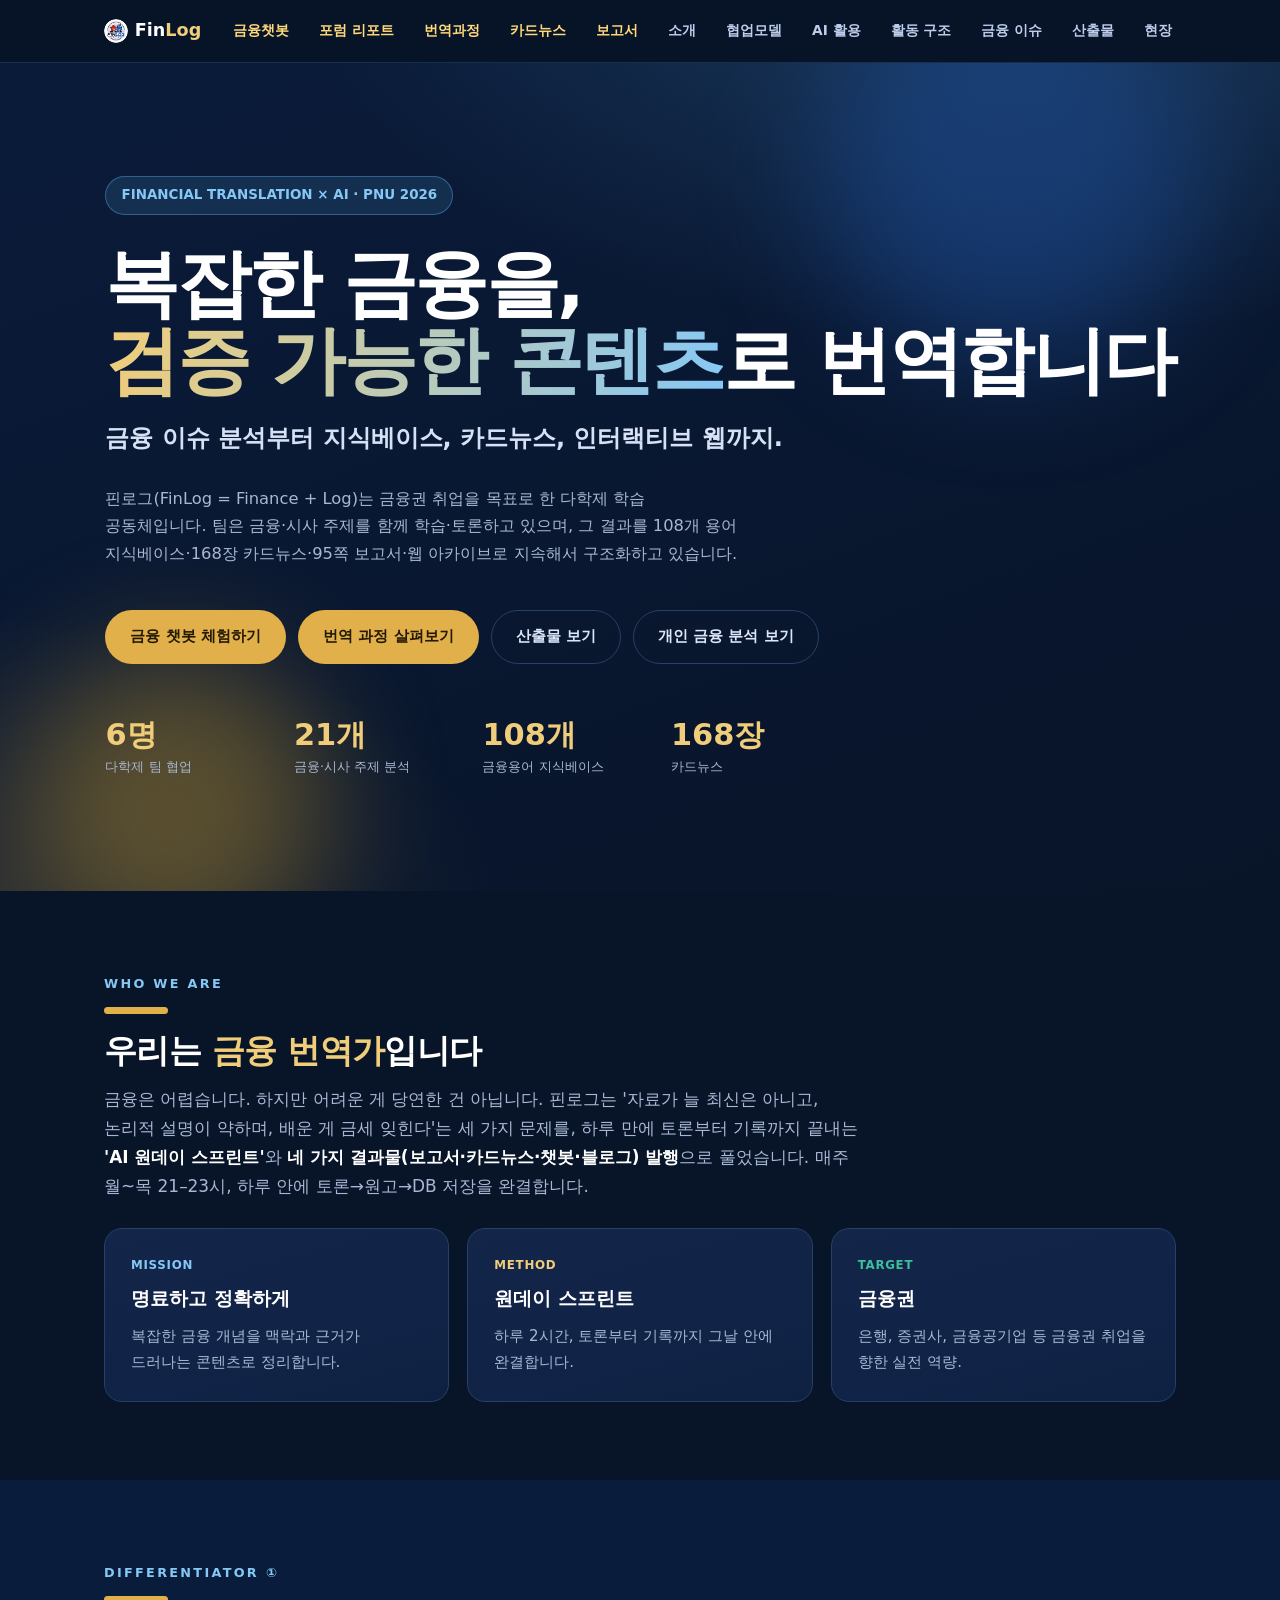
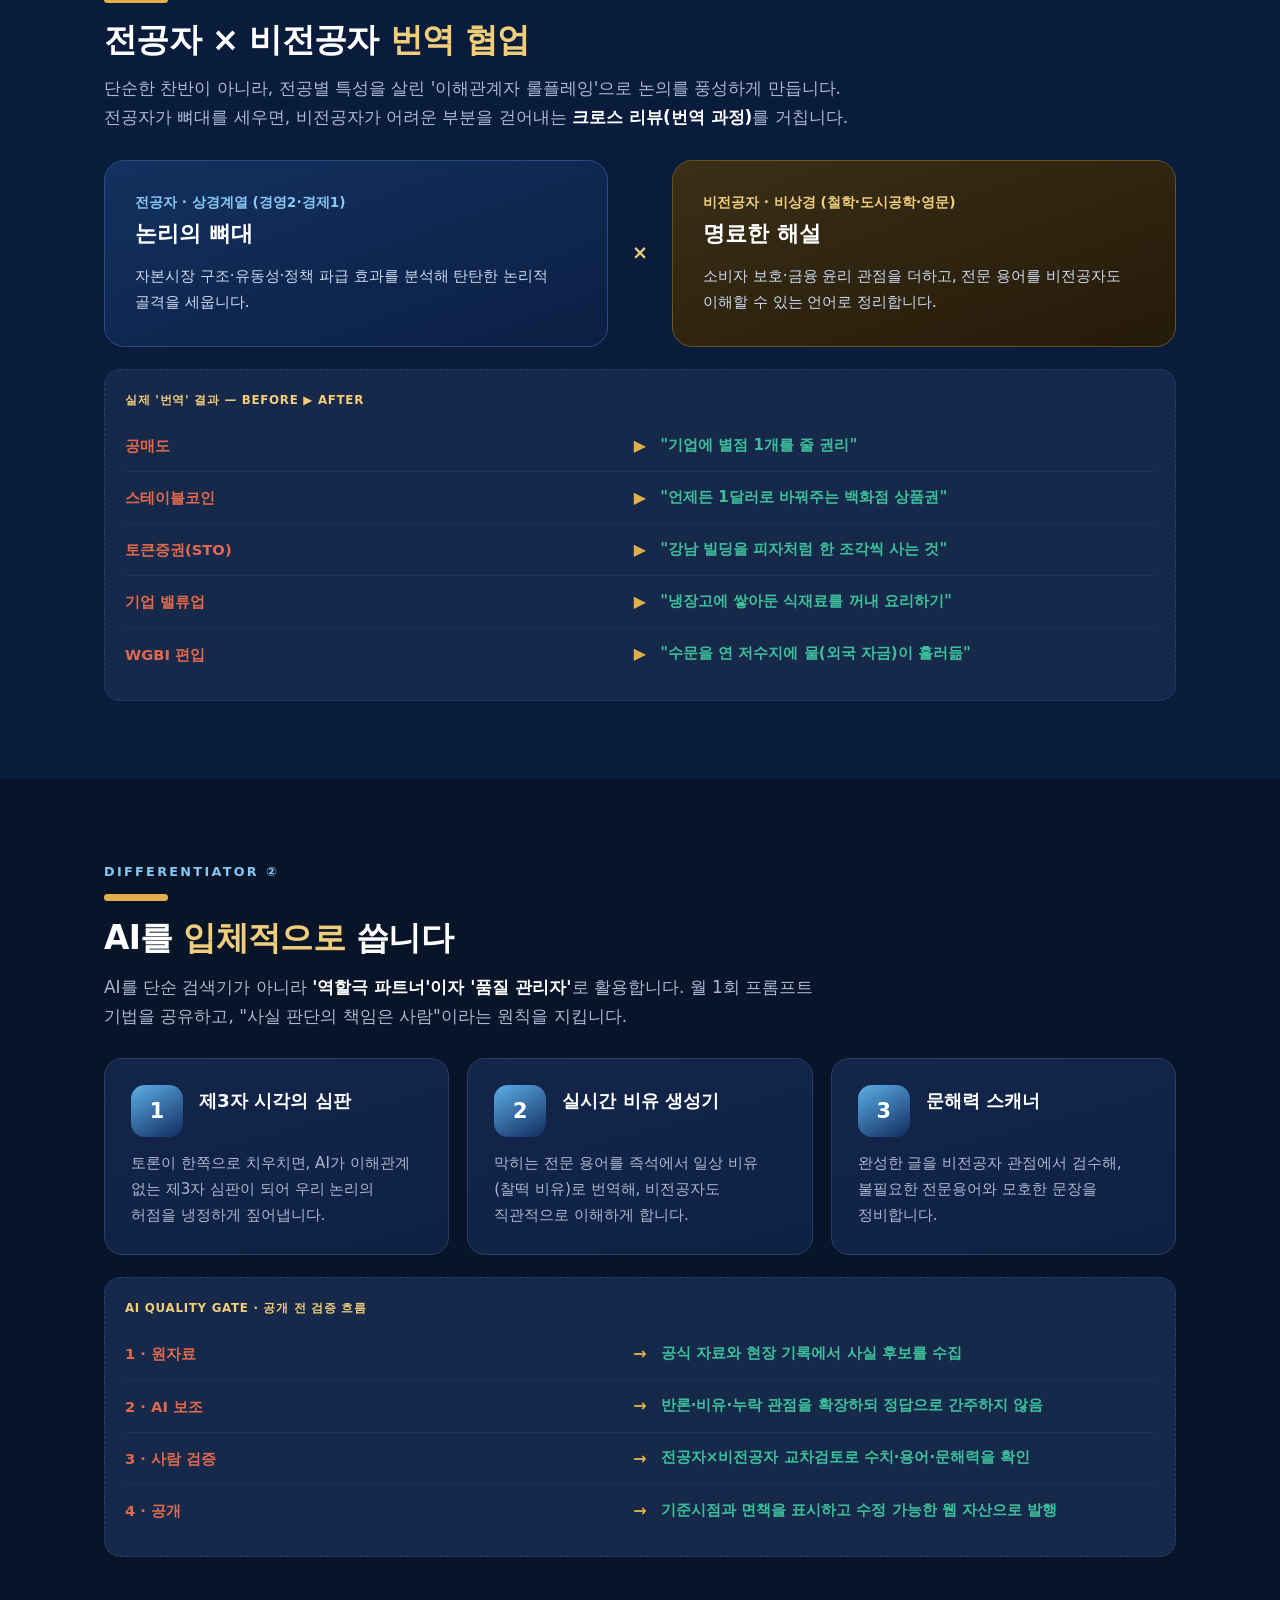
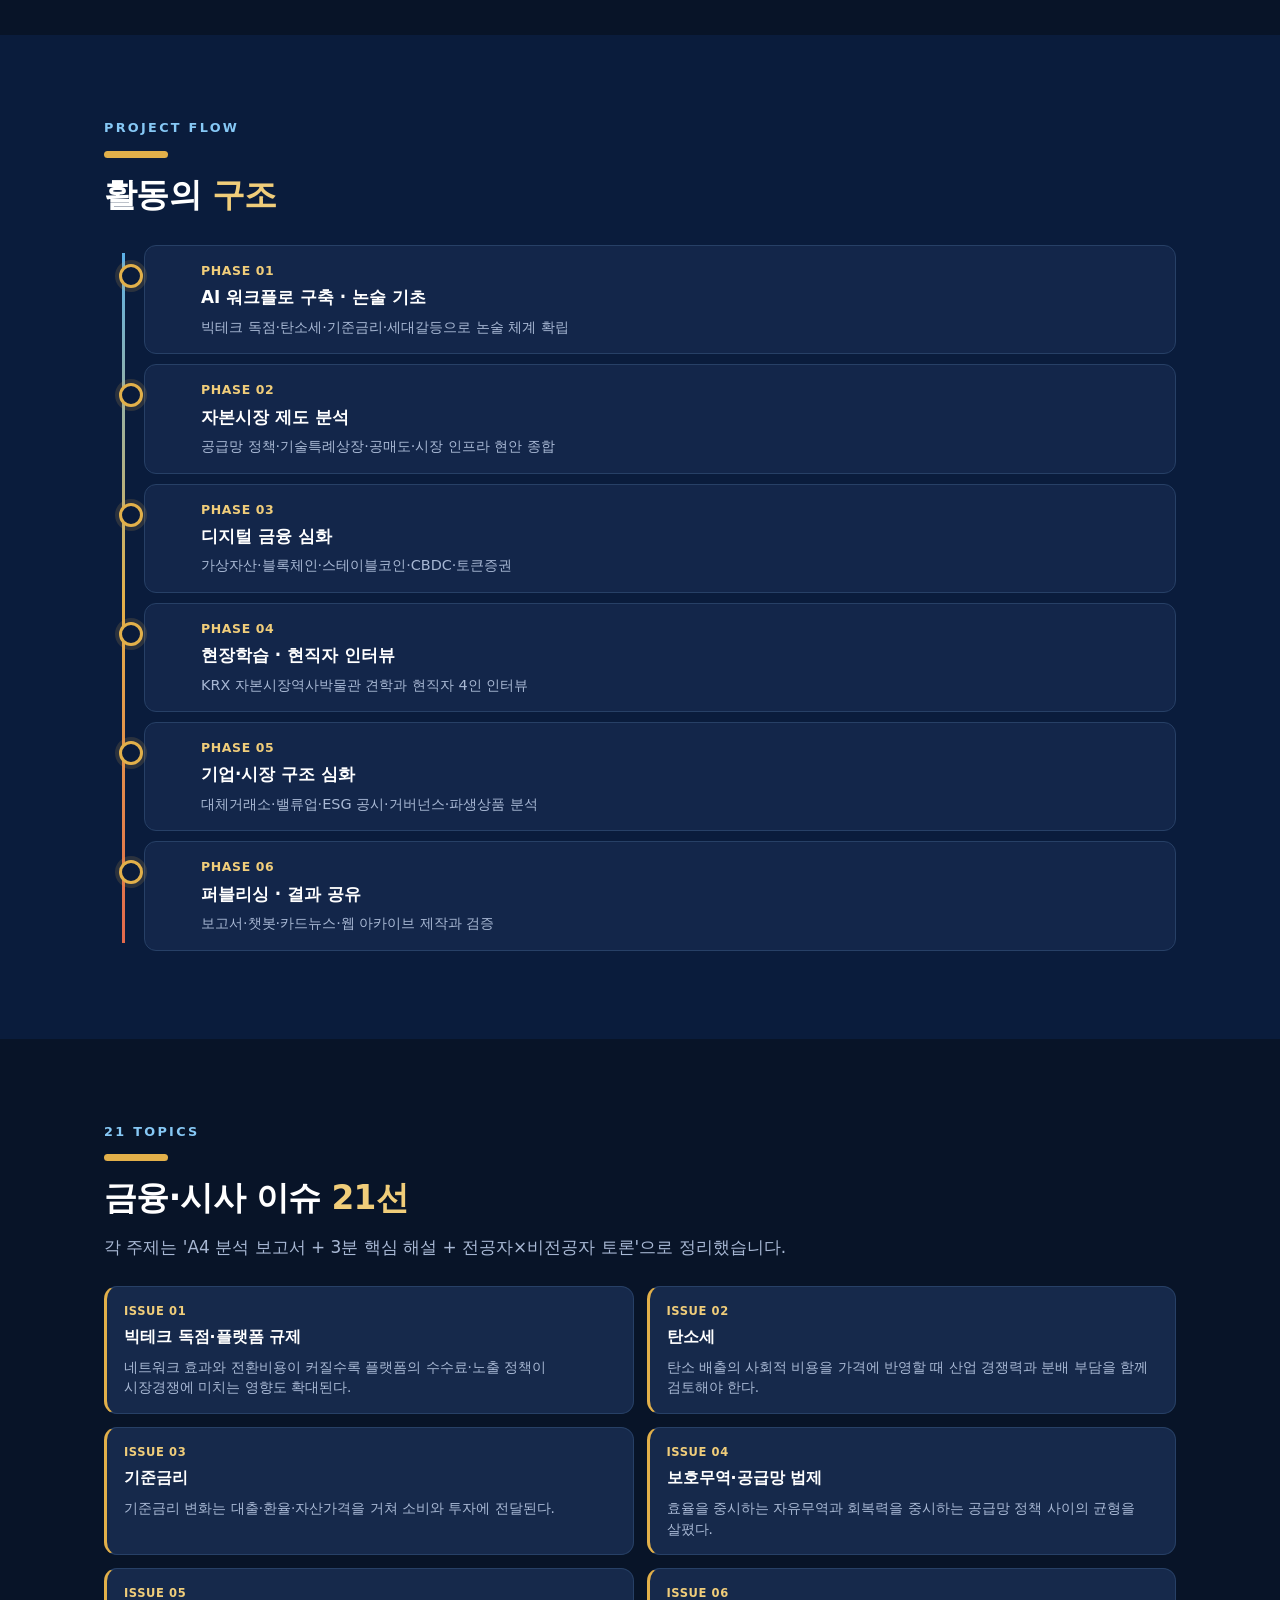
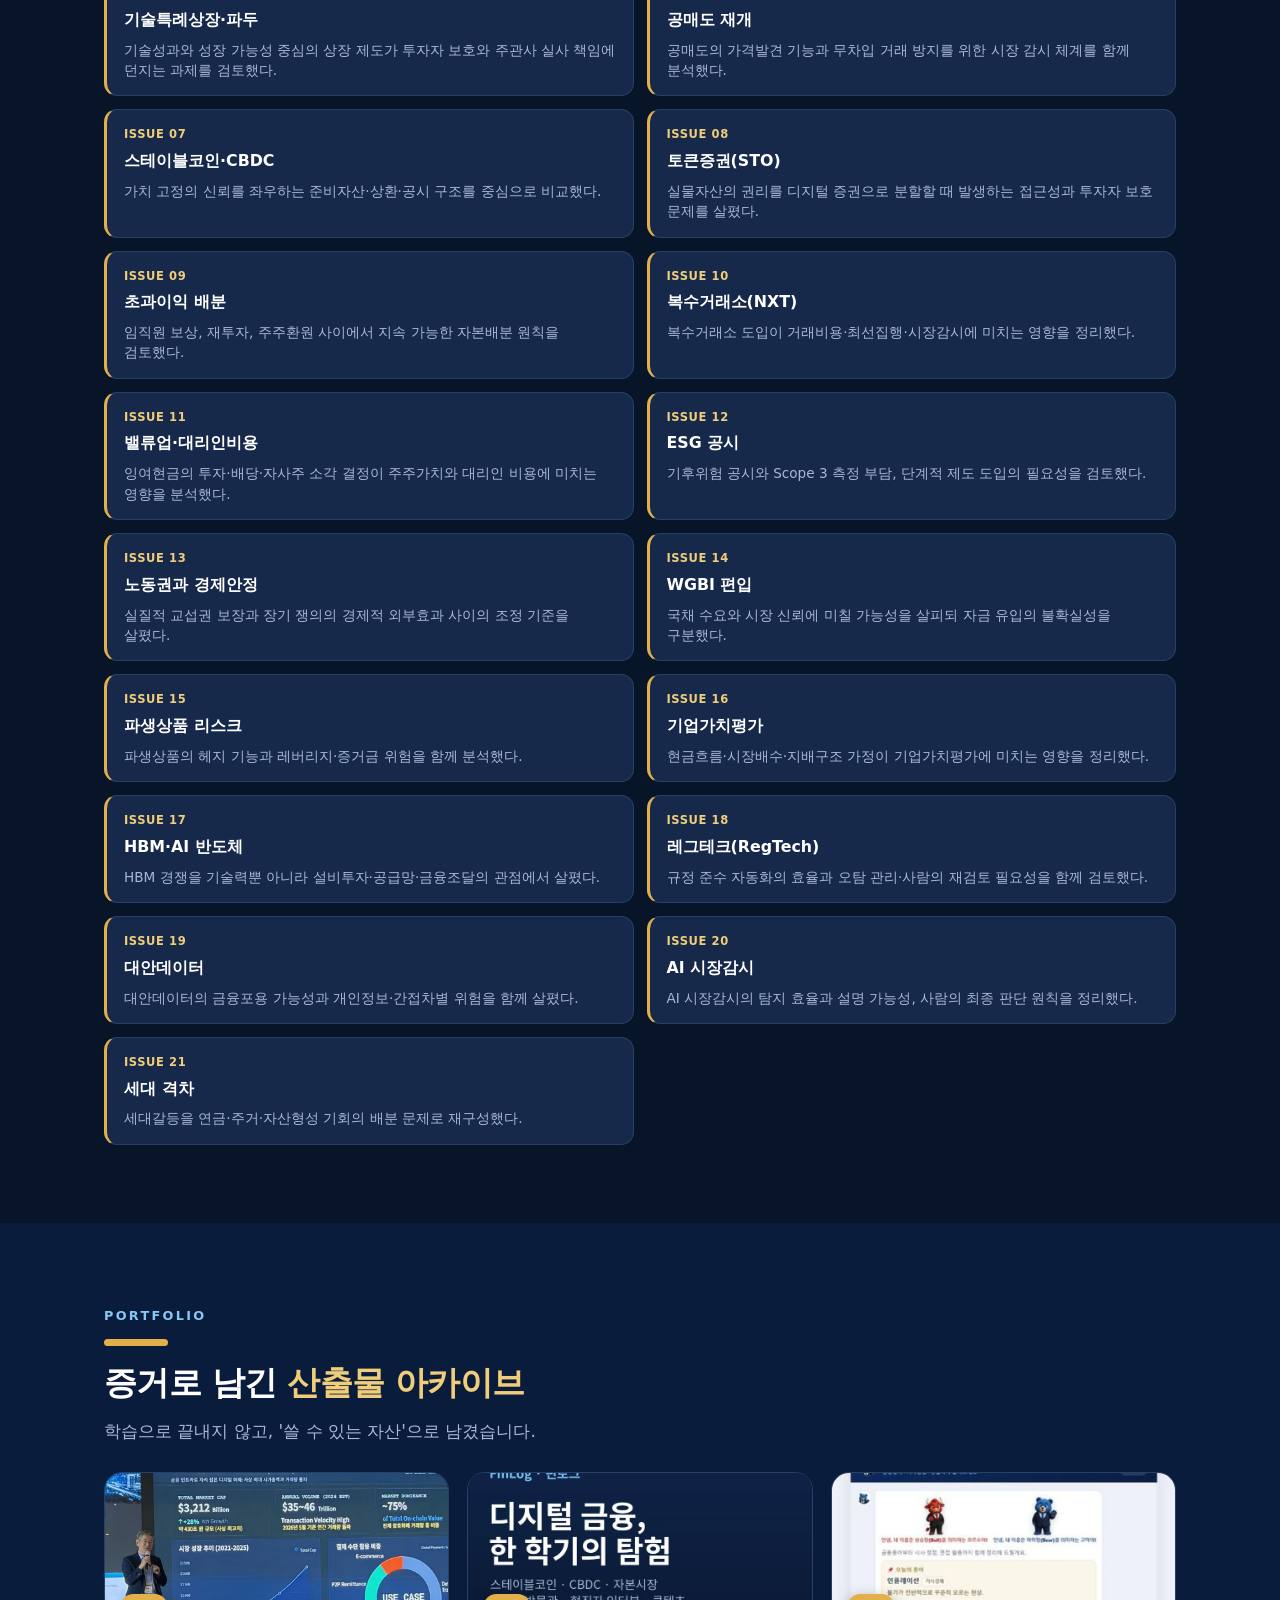
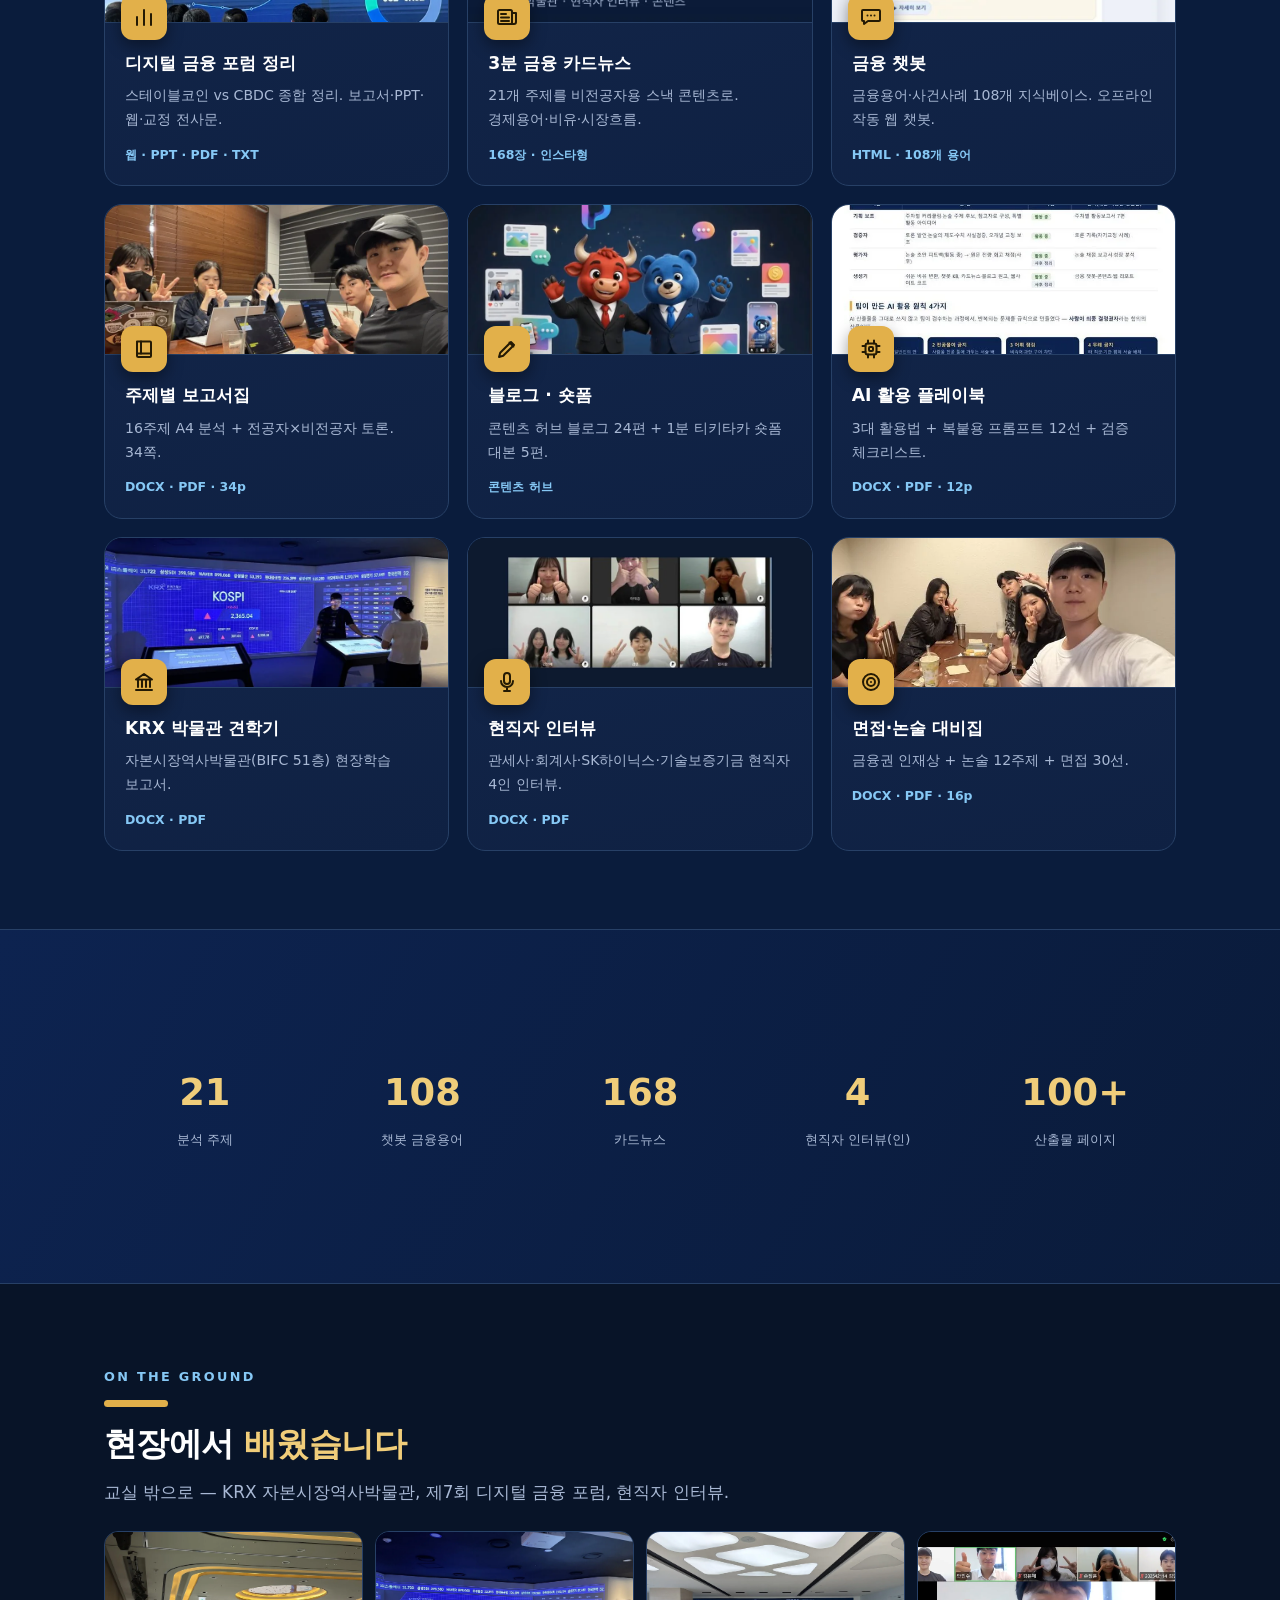
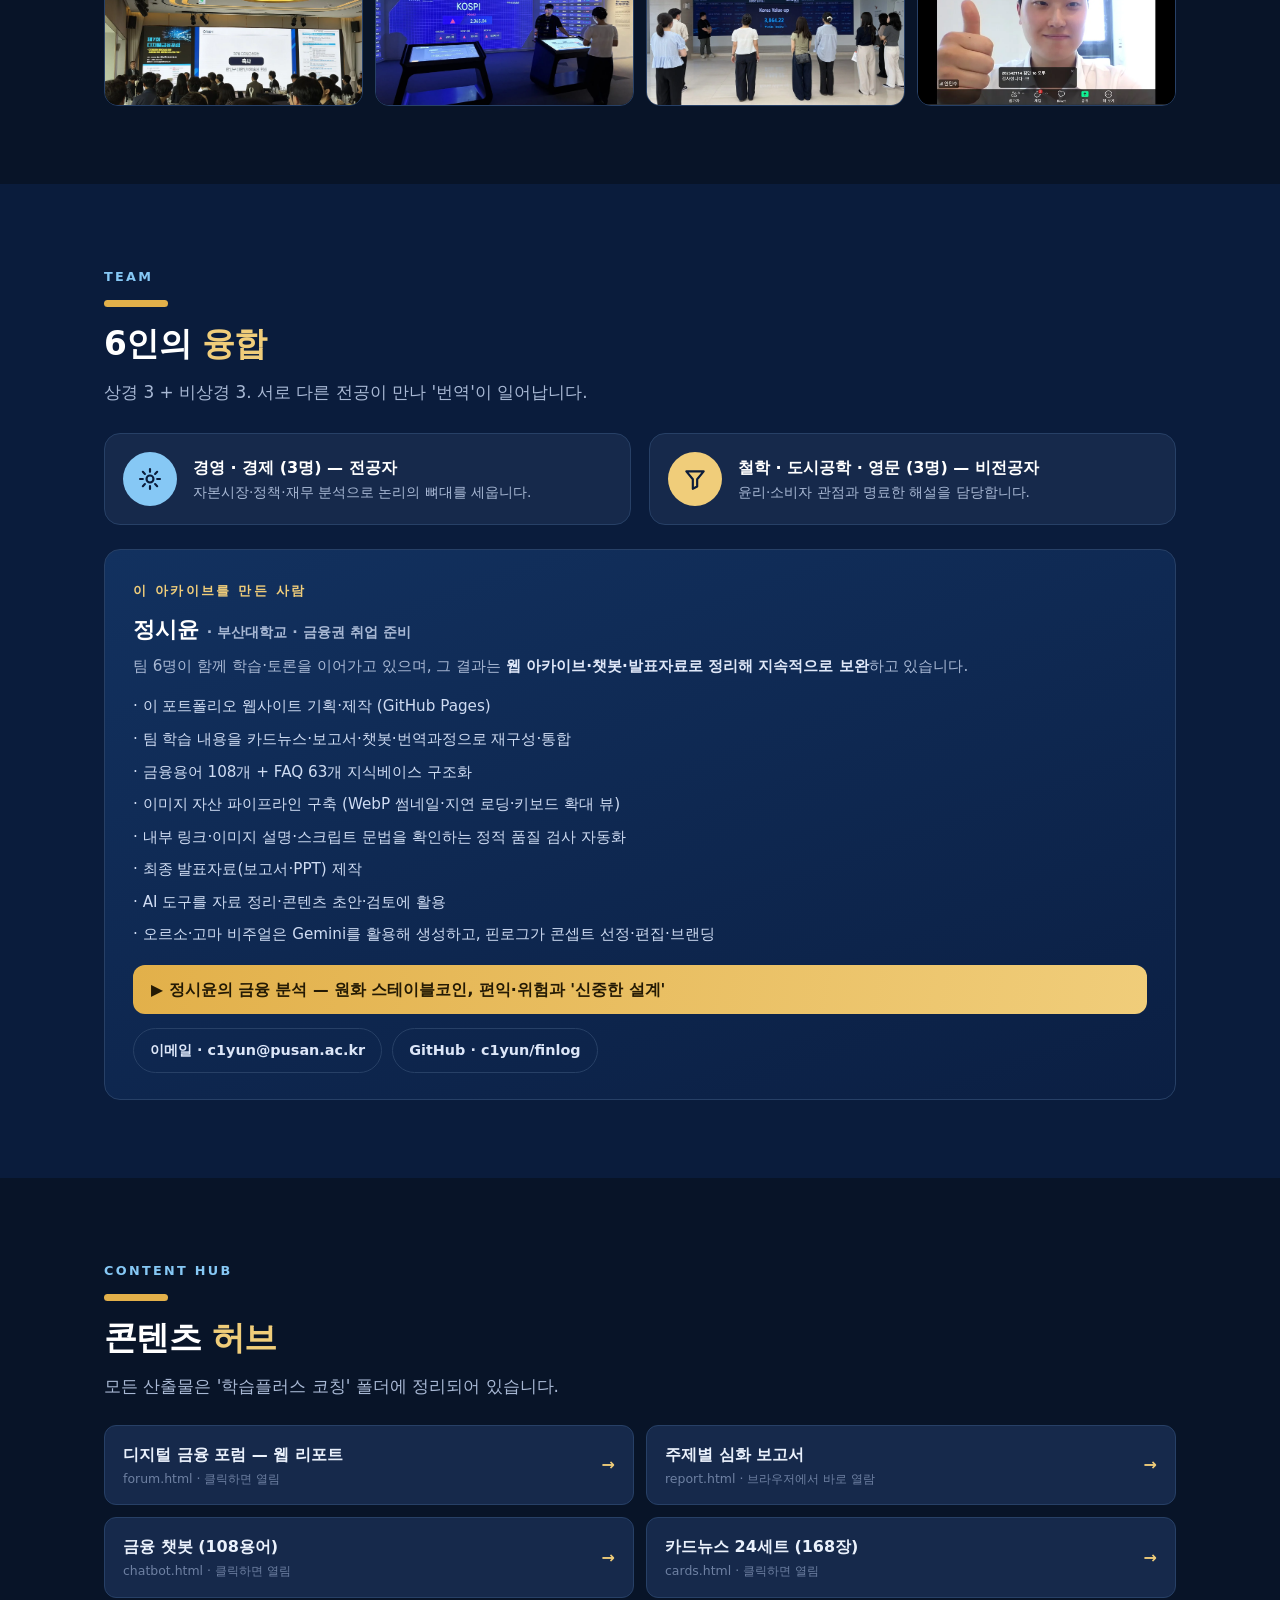
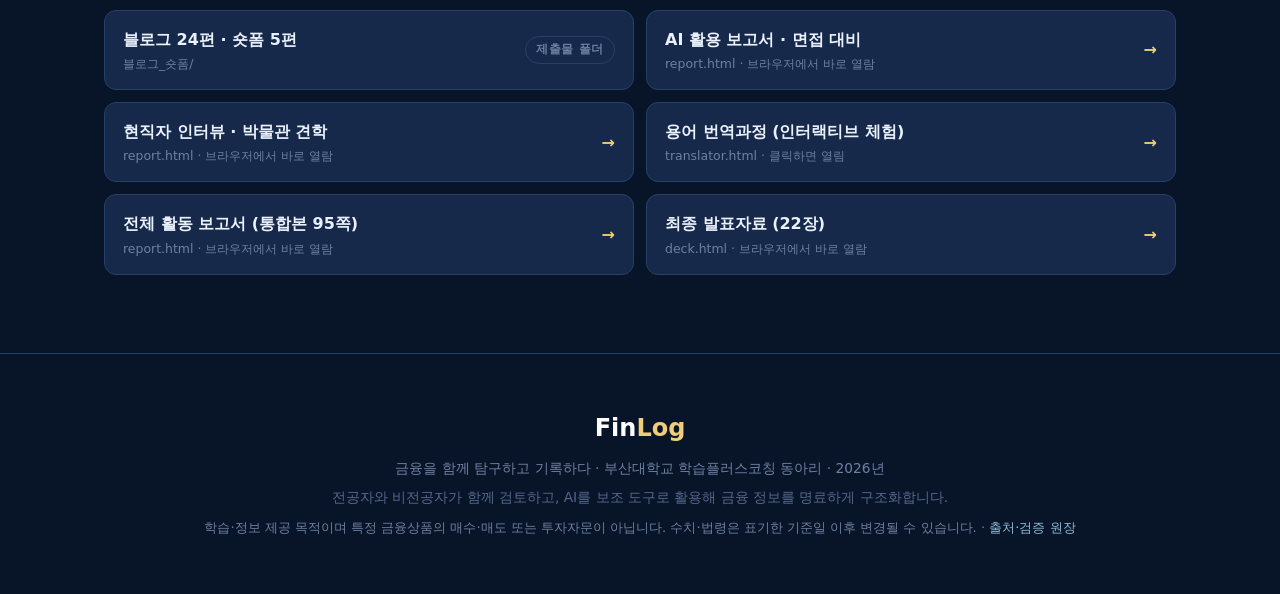
==== index.html @ cec7fd78 "Refine FinLog editorial voice" ====
<!DOCTYPE html>
<html lang="ko">
<head>
<meta charset="UTF-8"><meta http-equiv="Content-Security-Policy" content="default-src 'self'; script-src 'self' 'unsafe-inline'; style-src 'self' 'unsafe-inline'; img-src 'self' data:; font-src 'self' data:; connect-src 'none'; object-src 'none'; base-uri 'self'; form-action 'none'"><meta name="referrer" content="strict-origin-when-cross-origin"><meta name="description" content="부산대 학습플러스코칭 동아리 핀로그(FinLog)의 활동 포트폴리오 — 21개 금융·시사 주제 분석, 108용어 금융챗봇, 디지털금융포럼 웹 리포트, 금융 번역기."><meta property="og:title" content="FinLog 핀로그 — 금융을 번역하는 사람들"><meta property="og:description" content="부산대 학습플러스코칭 동아리 핀로그의 활동 포트폴리오 — 21개 주제·금융챗봇·웹 리포트">
<link rel="icon" href="assets/images/brand/finlog-mark.png">
<meta name="viewport" content="width=device-width, initial-scale=1.0">
<title>FinLog · 핀로그 포트폴리오</title>
<link rel="stylesheet" href="assets/site-upgrade.css">
<script defer src="assets/site-upgrade.js"></script>
<style>
:root{
  --navy:#0a1b3a;--navy2:#0d2350;--navy3:#122b5e;--card:#13264a;--card2:#16294b;
  --bd:#274066;--cyan:#5bb0e8;--cyan2:#86c8f5;--gold:#e2b04a;--gold2:#f0cd7a;
  --coral:#e2694c;--teal:#3dbe9a;--purple:#9b86d8;--white:#fff;--gray:#a8b8d4;--grayd:#6e80a2;--bg:#081428;
}
*{margin:0;padding:0;box-sizing:border-box}
html{scroll-behavior:smooth}
body{font-family:'Pretendard','Apple SD Gothic Neo','Malgun Gothic','Segoe UI',system-ui,sans-serif;background:var(--bg);color:#e8eefc;line-height:1.7;-webkit-font-smoothing:antialiased;overflow-x:hidden}
a{color:inherit;text-decoration:none}
.wrap{max-width:1120px;margin:0 auto;padding:0 24px}
section{padding:78px 0;position:relative}
h2{font-size:2.05rem;font-weight:800;letter-spacing:-.02em;color:#fff;line-height:1.2}
h2 .a{color:var(--gold2)}
.eyebrow{display:inline-block;font-size:.8rem;font-weight:800;letter-spacing:.18em;color:var(--cyan2);text-transform:uppercase;margin-bottom:12px}
.lead{color:var(--gray);font-size:1.06rem;max-width:760px;margin-top:14px}
.bar{width:64px;height:7px;border-radius:4px;background:var(--gold);margin-bottom:18px}

/* NAV */
nav{position:sticky;top:0;z-index:80;background:rgba(8,20,40,.86);backdrop-filter:blur(12px);border-bottom:1px solid rgba(39,64,102,.6)}
nav .wrap{display:flex;align-items:center;height:62px;gap:6px;overflow-x:auto;scrollbar-width:none}
nav .wrap::-webkit-scrollbar{display:none}
nav .logo{font-weight:900;font-size:1.1rem;color:#fff;margin-right:14px;white-space:nowrap}
nav .logo b{color:var(--gold2)}
nav a.l{color:#bcccea;font-size:.86rem;font-weight:600;padding:8px 12px;border-radius:9px;white-space:nowrap;transition:.18s}
nav a.l:hover{background:rgba(91,176,232,.16);color:#fff}

/* HERO */
.hero{padding:0;min-height:92vh;display:flex;align-items:center;position:relative;overflow:hidden;
  background:radial-gradient(1200px 600px at 80% -10%,rgba(91,176,232,.22),transparent 60%),radial-gradient(900px 500px at 0% 100%,rgba(226,176,74,.14),transparent 55%),linear-gradient(160deg,#0a1b3a,#081428)}
.hero .glow{position:absolute;border-radius:50%;filter:blur(60px);opacity:.5}
.hero .g1{width:380px;height:380px;background:#1d4e9b;top:-80px;right:6%}
.hero .g2{width:300px;height:300px;background:#9a7b2e;bottom:-60px;left:2%}
.hero .wrap{position:relative;z-index:2;padding:80px 24px}
.htag{display:inline-flex;align-items:center;gap:8px;background:rgba(91,176,232,.14);border:1px solid rgba(91,176,232,.4);color:var(--cyan2);font-weight:700;font-size:.84rem;padding:7px 15px;border-radius:30px}
.hero h1{font-size:clamp(1.9rem,8vw,4.6rem);white-space:nowrap;font-weight:900;letter-spacing:-.035em;line-height:1.05;margin:30px 0 18px;color:#fff}
.hero h1 .a{background:linear-gradient(100deg,var(--gold2),var(--cyan2));-webkit-background-clip:text;background-clip:text;color:transparent}
.hero .sub{font-size:clamp(1.05rem,2.5vw,1.5rem);color:#d6e1f5;font-weight:600;max-width:720px;margin-top:18px}
.hero .desc{color:var(--gray);max-width:640px;margin-top:26px;font-size:1.02rem}
.cta{display:flex;gap:12px;flex-wrap:wrap;margin-top:42px}
.btn{padding:13px 24px;border-radius:30px;font-weight:700;font-size:.95rem;transition:.2s;cursor:pointer;border:1px solid transparent}
.btn.p{background:var(--gold);color:#241a04}.btn.p:hover{background:var(--gold2)}
.btn.s{background:transparent;border-color:var(--bd);color:#dce6f8}.btn.s:hover{border-color:var(--cyan);color:#fff}
.hstats{display:grid;grid-template-columns:repeat(4,1fr);gap:14px;margin-top:56px;max-width:740px}
.hstat .n{font-size:1.9rem;font-weight:900;color:var(--gold2);line-height:1}
.hstat .l{font-size:.8rem;color:var(--gray);margin-top:6px}

/* generic cards */
.grid2{display:grid;grid-template-columns:1fr 1fr;gap:20px}
.grid3{display:grid;grid-template-columns:repeat(3,1fr);gap:18px}
.grid4{display:grid;grid-template-columns:repeat(4,1fr);gap:16px}
.card{background:linear-gradient(165deg,var(--card),#0f2143);border:1px solid var(--bd);border-radius:18px;padding:26px;transition:.25s}
.card:hover{transform:translateY(-4px);border-color:rgba(91,176,232,.5);box-shadow:0 18px 44px rgba(0,0,0,.35)}
.tag{font-size:.74rem;font-weight:800;letter-spacing:.06em;text-transform:uppercase}

/* engine vs filter */
.ef{display:grid;grid-template-columns:1fr auto 1fr;gap:0;align-items:stretch;margin-top:28px}
.efc{border-radius:20px;padding:30px}
.eng{background:linear-gradient(160deg,#13315f,#0b1f43);border:1px solid #2a4d86}
.fil{background:linear-gradient(160deg,#3a2f17,#241a08);border:1px solid #6a5320}
.efc h3{font-size:1.4rem;color:#fff;margin-bottom:4px}
.efc .who{font-size:.86rem;font-weight:700}
.eng .who{color:var(--cyan2)}.fil .who{color:var(--gold2)}
.efc p{color:#cdd9ef;font-size:.94rem;margin-top:12px}
.vs{display:flex;align-items:center;justify-content:center;width:64px;font-weight:900;color:var(--gold2);font-size:1.2rem}
.flow{margin-top:22px;background:var(--card2);border:1px dashed var(--bd);border-radius:16px;padding:20px}
.ba{display:grid;grid-template-columns:1fr auto 1fr;gap:14px;align-items:center;padding:12px 0;border-bottom:1px solid rgba(39,64,102,.5)}
.ba:last-child{border-bottom:0}
.ba .term{color:var(--coral);font-weight:700;font-size:.92rem}
.ba .arrow{color:var(--gold);font-weight:900}
.ba .easy{color:var(--teal);font-weight:600;font-size:.94rem}

/* AI tools */
.ai{display:flex;gap:16px;align-items:flex-start}
.ai .num{flex:0 0 52px;height:52px;border-radius:14px;background:linear-gradient(150deg,var(--cyan),var(--navy3));display:flex;align-items:center;justify-content:center;font-weight:900;color:#fff;font-size:1.3rem}
.ai h3{font-size:1.15rem;color:#fff}.ai .k{color:var(--cyan2);font-size:.82rem;font-weight:700}
.ai p{color:var(--gray);font-size:.92rem;margin-top:6px}

/* timeline */
.tl{position:relative;margin-top:30px;padding-left:6px}
.tl::before{content:'';position:absolute;left:18px;top:8px;bottom:8px;width:3px;background:linear-gradient(var(--cyan),var(--gold),var(--coral))}
.tw{position:relative;padding:14px 16px 14px 56px;margin-bottom:10px;margin-left:34px;background:var(--card);border:1px solid var(--bd);border-radius:12px}
.tw .dot{position:absolute;left:-26px;top:18px;width:24px;height:24px;border-radius:50%;background:var(--navy);border:3px solid var(--gold);box-shadow:0 0 0 4px rgba(226,176,74,.15)}
.tw .wk{font-size:.78rem;font-weight:800;color:var(--gold2);letter-spacing:.05em}
.tw h4{color:#fff;font-size:1.05rem;margin:2px 0 3px}
.tw p{color:var(--gray);font-size:.9rem}

/* topics */
.topics{display:flex;flex-wrap:wrap;gap:10px;margin-top:24px}
.topic{background:var(--card2);border:1px solid var(--bd);border-radius:12px;padding:11px 15px;font-size:.9rem;font-weight:600;color:#dce6f8;transition:.2s}
.topic:hover{border-color:var(--cyan);color:#fff;transform:translateY(-2px)}
.topic b{color:var(--gold2);margin-right:6px}

/* deliverables */
.deliv{display:grid;grid-template-columns:repeat(3,1fr);gap:18px;margin-top:26px}
.dcard{background:linear-gradient(165deg,var(--card),#0f2143);border:1px solid var(--bd);border-radius:18px;overflow:hidden;transition:.25s}
.dcard:hover{transform:translateY(-5px);border-color:rgba(91,176,232,.5);box-shadow:0 18px 40px rgba(0,0,0,.4)}
.dcard .ph{height:150px;background:#0a1830 center/cover no-repeat;border-bottom:1px solid var(--bd);position:relative}
.dcard .ic{position:absolute;left:16px;bottom:-18px;width:46px;height:46px;border-radius:12px;background:var(--gold);color:#241a04;display:flex;align-items:center;justify-content:center;font-size:1.3rem;font-weight:900;box-shadow:0 6px 16px rgba(0,0,0,.4)}
.dcard .bd{padding:26px 20px 20px}
.dcard h4{color:#fff;font-size:1.08rem}
.dcard p{color:var(--gray);font-size:.88rem;margin-top:6px}
.dcard .meta{margin-top:12px;font-size:.78rem;color:var(--cyan2);font-weight:700}

/* photos */
.gal{display:grid;grid-template-columns:repeat(4,1fr);gap:12px;margin-top:24px}
.gal img{width:100%;height:175px;object-fit:cover;border-radius:14px;border:1px solid var(--bd);transition:.3s}
.gal img:hover{transform:scale(1.04);border-color:var(--cyan)}

/* stats band */
.band{background:linear-gradient(120deg,#0d2350,#0a1b3a);border-top:1px solid var(--bd);border-bottom:1px solid var(--bd)}
.bstats{display:grid;grid-template-columns:repeat(5,1fr);gap:16px;text-align:center}
.bstat .n{font-size:2.3rem;font-weight:900;color:var(--gold2)}
.bstat .l{color:var(--gray);font-size:.82rem;margin-top:4px}

/* team */
.team{display:grid;grid-template-columns:repeat(2,1fr);gap:18px;margin-top:26px}
.tm{display:flex;gap:16px;align-items:center;background:var(--card2);border:1px solid var(--bd);border-radius:16px;padding:18px}
.tm .av{width:54px;height:54px;border-radius:50%;display:flex;align-items:center;justify-content:center;font-weight:900;font-size:1.2rem;color:#0a1b3a;flex-shrink:0}
.tm h4{color:#fff;font-size:1rem}.tm p{color:var(--gray);font-size:.85rem}

/* hub */
.hub{display:grid;grid-template-columns:repeat(2,1fr);gap:12px;margin-top:24px}
.hl{display:flex;justify-content:space-between;align-items:center;background:var(--card2);border:1px solid var(--bd);border-radius:12px;padding:15px 18px;transition:.2s}
.hl:hover{border-color:var(--cyan);background:#15315c}
.hl .t{font-weight:700;color:#eaf1fc}.hl .f{font-size:.78rem;color:var(--grayd)}
.hl .go{color:var(--gold2);font-weight:800}
a.hl{text-decoration:none;color:inherit}
.hl .tag{color:var(--grayd);font-weight:600;font-size:.72rem;white-space:nowrap;border:1px solid var(--bd);border-radius:999px;padding:3px 10px}

footer{padding:54px 0;text-align:center;border-top:1px solid var(--bd);background:#081428}
footer .lg{font-size:1.5rem;font-weight:900;color:#fff}.footer .lg b{color:var(--gold2)}
footer p{color:var(--grayd);font-size:.86rem;margin-top:8px}

.reveal{opacity:0;transform:translateY(26px);transition:.7s cubic-bezier(.2,.7,.2,1)}
.reveal.in{opacity:1;transform:none}
.thook{display:grid;grid-template-columns:1fr 1fr;gap:13px;margin-top:24px}
.thk{background:var(--card2);border:1px solid var(--bd);border-left:3px solid var(--gold);border-radius:13px;padding:15px 17px;transition:.2s}
.thk:hover{transform:translateY(-3px);border-left-color:var(--cyan);background:#15315c}
.thk .n{font-size:.72rem;font-weight:800;color:var(--gold2);letter-spacing:.05em}
.thk h4{color:#fff;font-size:.99rem;margin:3px 0 6px}
.thk p{color:var(--gray);font-size:.85rem;line-height:1.5}
@media(max-width:860px){.thook{grid-template-columns:1fr}}
@media(max-width:860px){.grid2,.grid3,.grid4,.deliv,.team,.hub,.ef{grid-template-columns:1fr}.ef{display:block}.vs{height:40px}.gal{grid-template-columns:1fr 1fr}.hstats,.bstats{grid-template-columns:1fr 1fr}.ba{grid-template-columns:1fr}.ba .arrow{display:none}}
</style>
<style>body{word-break:keep-all;overflow-wrap:break-word}</style>
<meta property="og:type" content="website">
<meta property="og:url" content="https://c1yun.github.io/finlog/">
<meta property="og:image" content="https://c1yun.github.io/finlog/og.png">
<meta property="og:image:width" content="1200"><meta property="og:image:height" content="630">
<meta name="twitter:card" content="summary_large_image">
<meta name="twitter:image" content="https://c1yun.github.io/finlog/og.png">
</head>
<body>

<nav><div class="wrap">
  <span class="logo"><img src="assets/images/brand/finlog-mark-small.png" alt="FinLog" style="height:1.35em;width:1.35em;border-radius:50%;vertical-align:middle;margin-right:7px" width="46" height="46" decoding="async">Fin<b>Log</b></span>
  <a class="l" href="chatbot.html" style="color:#ffd97a">금융챗봇</a><a class="l" href="forum.html" style="color:#ffd97a">포럼 리포트</a><a class="l" href="translator.html" style="color:#ffd97a">번역과정</a><a class="l" href="cards.html" style="color:#ffd97a">카드뉴스</a><a class="l" href="report.html" style="color:#ffd97a">보고서</a>
  <a class="l" href="#about">소개</a>
  <a class="l" href="#collab">협업모델</a>
  <a class="l" href="#ai">AI 활용</a>
  <a class="l" href="#journey">활동 구조</a>
  <a class="l" href="#topics">금융 이슈</a>
  <a class="l" href="#works">산출물</a>
  <a class="l" href="#field">현장</a>
  <a class="l" href="#team">팀</a>
  <a class="l" href="#hub">콘텐츠 허브</a></div></nav>

<header class="hero">
  <div class="glow g1"></div><div class="glow g2"></div>
  <div class="wrap">
    <span class="htag">FINANCIAL TRANSLATION × AI · PNU 2026</span>
    <h1>복잡한 금융을,<br><span class="a">검증 가능한 콘텐츠</span>로 번역합니다</h1>
    <div class="sub">금융 이슈 분석부터 지식베이스, 카드뉴스, 인터랙티브 웹까지.</div>
    <p class="desc">핀로그(FinLog = Finance + Log)는 금융권 취업을 목표로 한 다학제 학습 공동체입니다. 팀은 금융·시사 주제를 함께 학습·토론하고 있으며, 그 결과를 108개 용어 지식베이스·168장 카드뉴스·95쪽 보고서·웹 아카이브로 지속해서 구조화하고 있습니다.</p>
    <div class="cta">
      <a class="btn p" href="chatbot.html">금융 챗봇 체험하기</a>
      <a class="btn p" href="translator.html">번역 과정 살펴보기</a>
      <a class="btn s" href="#works">산출물 보기</a>
      <a class="btn s" href="insight.html">개인 금융 분석 보기</a>
    </div>
    <div class="hstats">
      <div class="hstat"><div class="n" data-n="6" data-suf="명">6명</div><div class="l">다학제 팀 협업</div></div>
      <div class="hstat"><div class="n" data-n="21" data-suf="개">21개</div><div class="l">금융·시사 주제 분석</div></div>
      <div class="hstat"><div class="n" data-n="108" data-suf="개">108개</div><div class="l">금융용어 지식베이스</div></div>
      <div class="hstat"><div class="n" data-n="168" data-suf="장">168장</div><div class="l">카드뉴스</div></div>
    </div>
  </div>
</header>

<section id="about"><div class="wrap reveal">
  <span class="eyebrow">Who we are</span>
  <div class="bar"></div>
  <h2>우리는 <span class="a">금융 번역가</span>입니다</h2>
  <p class="lead">금융은 어렵습니다. 하지만 어려운 게 당연한 건 아닙니다. 핀로그는 '자료가 늘 최신은 아니고, 논리적 설명이 약하며, 배운 게 금세 잊힌다'는 세 가지 문제를, 하루 만에 토론부터 기록까지 끝내는 <b style="color:#fff">'AI 원데이 스프린트'</b>와 <b style="color:#fff">네 가지 결과물(보고서·카드뉴스·챗봇·블로그) 발행</b>으로 풀었습니다. 매주 월~목 21–23시, 하루 안에 토론→원고→DB 저장을 완결합니다.</p>
  <div class="grid3" style="margin-top:28px">
    <div class="card"><div class="tag" style="color:var(--cyan2)">Mission</div><h3 style="color:#fff;margin:8px 0;font-size:1.2rem">명료하고 정확하게</h3><p style="color:var(--gray);font-size:.94rem">복잡한 금융 개념을 맥락과 근거가 드러나는 콘텐츠로 정리합니다.</p></div>
    <div class="card"><div class="tag" style="color:var(--gold2)">Method</div><h3 style="color:#fff;margin:8px 0;font-size:1.2rem">원데이 스프린트</h3><p style="color:var(--gray);font-size:.94rem">하루 2시간, 토론부터 기록까지 그날 안에 완결합니다.</p></div>
    <div class="card"><div class="tag" style="color:var(--teal)">Target</div><h3 style="color:#fff;margin:8px 0;font-size:1.2rem">금융권</h3><p style="color:var(--gray);font-size:.94rem">은행, 증권사, 금융공기업 등 금융권 취업을 향한 실전 역량.</p></div>
  </div>
</div></section>

<section id="collab" style="background:#0a1c3c"><div class="wrap reveal">
  <span class="eyebrow">Differentiator ①</span>
  <div class="bar"></div>
  <h2>전공자 × 비전공자 <span class="a">번역 협업</span></h2>
  <p class="lead">단순한 찬반이 아니라, 전공별 특성을 살린 '이해관계자 롤플레잉'으로 논의를 풍성하게 만듭니다. 전공자가 뼈대를 세우면, 비전공자가 어려운 부분을 걷어내는 <b style="color:#fff">크로스 리뷰(번역 과정)</b>를 거칩니다.</p>
  <div class="ef">
    <div class="efc eng"><div class="who">전공자 · 상경계열 (경영2·경제1)</div><h3>논리의 뼈대</h3><p>자본시장 구조·유동성·정책 파급 효과를 분석해 탄탄한 논리적 골격을 세웁니다.</p></div>
    <div class="vs">×</div>
    <div class="efc fil"><div class="who">비전공자 · 비상경 (철학·도시공학·영문)</div><h3>명료한 해설</h3><p>소비자 보호·금융 윤리 관점을 더하고, 전문 용어를 비전공자도 이해할 수 있는 언어로 정리합니다.</p></div>
  </div>
  <div class="flow">
    <div class="tag" style="color:var(--gold2);margin-bottom:10px">실제 '번역' 결과 — Before ▶ After</div>
    <div class="ba"><span class="term">공매도</span><span class="arrow">▶</span><span class="easy">"기업에 별점 1개를 줄 권리"</span></div>
    <div class="ba"><span class="term">스테이블코인</span><span class="arrow">▶</span><span class="easy">"언제든 1달러로 바꿔주는 백화점 상품권"</span></div>
    <div class="ba"><span class="term">토큰증권(STO)</span><span class="arrow">▶</span><span class="easy">"강남 빌딩을 피자처럼 한 조각씩 사는 것"</span></div>
    <div class="ba"><span class="term">기업 밸류업</span><span class="arrow">▶</span><span class="easy">"냉장고에 쌓아둔 식재료를 꺼내 요리하기"</span></div>
    <div class="ba"><span class="term">WGBI 편입</span><span class="arrow">▶</span><span class="easy">"수문을 연 저수지에 물(외국 자금)이 흘러듦"</span></div>
  </div>
</div></section>

<section id="ai"><div class="wrap reveal">
  <span class="eyebrow">Differentiator ②</span>
  <div class="bar"></div>
  <h2>AI를 <span class="a">입체적으로</span> 씁니다</h2>
  <p class="lead">AI를 단순 검색기가 아니라 <b style="color:#fff">'역할극 파트너'이자 '품질 관리자'</b>로 활용합니다. 월 1회 프롬프트 기법을 공유하고, "사실 판단의 책임은 사람"이라는 원칙을 지킵니다.</p>
  <div class="grid3" style="margin-top:28px">
    <div class="card"><div class="ai"><div class="num">1</div><div><h3>제3자 시각의 심판</h3></div></div><p style="color:var(--gray);font-size:.94rem;margin-top:14px">토론이 한쪽으로 치우치면, AI가 이해관계 없는 제3자 심판이 되어 우리 논리의 허점을 냉정하게 짚어냅니다.</p></div>
    <div class="card"><div class="ai"><div class="num">2</div><div><h3>실시간 비유 생성기</h3></div></div><p style="color:var(--gray);font-size:.94rem;margin-top:14px">막히는 전문 용어를 즉석에서 일상 비유(찰떡 비유)로 번역해, 비전공자도 직관적으로 이해하게 합니다.</p></div>
    <div class="card"><div class="ai"><div class="num">3</div><div><h3>문해력 스캐너</h3></div></div><p style="color:var(--gray);font-size:.94rem;margin-top:14px">완성한 글을 비전공자 관점에서 검수해, 불필요한 전문용어와 모호한 문장을 정비합니다.</p></div>
  </div>
  <div class="flow" style="margin-top:22px">
    <div class="tag" style="color:var(--gold2);margin-bottom:10px">AI QUALITY GATE · 공개 전 검증 흐름</div>
    <div class="ba"><span class="term">1 · 원자료</span><span class="arrow">→</span><span class="easy">공식 자료와 현장 기록에서 사실 후보를 수집</span></div>
    <div class="ba"><span class="term">2 · AI 보조</span><span class="arrow">→</span><span class="easy">반론·비유·누락 관점을 확장하되 정답으로 간주하지 않음</span></div>
    <div class="ba"><span class="term">3 · 사람 검증</span><span class="arrow">→</span><span class="easy">전공자×비전공자 교차검토로 수치·용어·문해력을 확인</span></div>
    <div class="ba"><span class="term">4 · 공개</span><span class="arrow">→</span><span class="easy">기준시점과 면책을 표시하고 수정 가능한 웹 자산으로 발행</span></div>
  </div>
</div></section>

<section id="journey" style="background:#0a1c3c"><div class="wrap reveal">
  <span class="eyebrow">PROJECT FLOW</span>
  <div class="bar"></div>
  <h2>활동의 <span class="a">구조</span></h2>
  <div class="tl">
    <div class="tw"><div class="dot"></div><div class="wk">PHASE 01</div><h4>AI 워크플로 구축 · 논술 기초</h4><p>빅테크 독점·탄소세·기준금리·세대갈등으로 논술 체계 확립</p></div>
    <div class="tw"><div class="dot"></div><div class="wk">PHASE 02</div><h4>자본시장 제도 분석</h4><p>공급망 정책·기술특례상장·공매도·시장 인프라 현안 종합</p></div>
    <div class="tw"><div class="dot"></div><div class="wk">PHASE 03</div><h4>디지털 금융 심화</h4><p>가상자산·블록체인·스테이블코인·CBDC·토큰증권</p></div>
    <div class="tw"><div class="dot"></div><div class="wk">PHASE 04</div><h4>현장학습 · 현직자 인터뷰</h4><p>KRX 자본시장역사박물관 견학과 현직자 4인 인터뷰</p></div>
    <div class="tw"><div class="dot"></div><div class="wk">PHASE 05</div><h4>기업·시장 구조 심화</h4><p>대체거래소·밸류업·ESG 공시·거버넌스·파생상품 분석</p></div>
    <div class="tw"><div class="dot"></div><div class="wk">PHASE 06</div><h4>퍼블리싱 · 결과 공유</h4><p>보고서·챗봇·카드뉴스·웹 아카이브 제작과 검증</p></div>
  </div>
</div></section>

<section id="topics"><div class="wrap reveal">
  <span class="eyebrow">21 Topics</span>
  <div class="bar"></div>
  <h2>금융·시사 이슈 <span class="a">21선</span></h2>
  <p class="lead">각 주제는 'A4 분석 보고서 + 3분 핵심 해설 + 전공자×비전공자 토론'으로 정리했습니다.</p>
  <div class="thook"><div class="thk"><div class="n">ISSUE 01</div><h4>빅테크 독점·플랫폼 규제</h4><p>네트워크 효과와 전환비용이 커질수록 플랫폼의 수수료·노출 정책이 시장경쟁에 미치는 영향도 확대된다.</p></div><div class="thk"><div class="n">ISSUE 02</div><h4>탄소세</h4><p>탄소 배출의 사회적 비용을 가격에 반영할 때 산업 경쟁력과 분배 부담을 함께 검토해야 한다.</p></div><div class="thk"><div class="n">ISSUE 03</div><h4>기준금리</h4><p>기준금리 변화는 대출·환율·자산가격을 거쳐 소비와 투자에 전달된다.</p></div><div class="thk"><div class="n">ISSUE 04</div><h4>보호무역·공급망 법제</h4><p>효율을 중시하는 자유무역과 회복력을 중시하는 공급망 정책 사이의 균형을 살폈다.</p></div><div class="thk"><div class="n">ISSUE 05</div><h4>기술특례상장·파두</h4><p>기술성과와 성장 가능성 중심의 상장 제도가 투자자 보호와 주관사 실사 책임에 던지는 과제를 검토했다.</p></div><div class="thk"><div class="n">ISSUE 06</div><h4>공매도 재개</h4><p>공매도의 가격발견 기능과 무차입 거래 방지를 위한 시장 감시 체계를 함께 분석했다.</p></div><div class="thk"><div class="n">ISSUE 07</div><h4>스테이블코인·CBDC</h4><p>가치 고정의 신뢰를 좌우하는 준비자산·상환·공시 구조를 중심으로 비교했다.</p></div><div class="thk"><div class="n">ISSUE 08</div><h4>토큰증권(STO)</h4><p>실물자산의 권리를 디지털 증권으로 분할할 때 발생하는 접근성과 투자자 보호 문제를 살폈다.</p></div><div class="thk"><div class="n">ISSUE 09</div><h4>초과이익 배분</h4><p>임직원 보상, 재투자, 주주환원 사이에서 지속 가능한 자본배분 원칙을 검토했다.</p></div><div class="thk"><div class="n">ISSUE 10</div><h4>복수거래소(NXT)</h4><p>복수거래소 도입이 거래비용·최선집행·시장감시에 미치는 영향을 정리했다.</p></div><div class="thk"><div class="n">ISSUE 11</div><h4>밸류업·대리인비용</h4><p>잉여현금의 투자·배당·자사주 소각 결정이 주주가치와 대리인 비용에 미치는 영향을 분석했다.</p></div><div class="thk"><div class="n">ISSUE 12</div><h4>ESG 공시</h4><p>기후위험 공시와 Scope 3 측정 부담, 단계적 제도 도입의 필요성을 검토했다.</p></div><div class="thk"><div class="n">ISSUE 13</div><h4>노동권과 경제안정</h4><p>실질적 교섭권 보장과 장기 쟁의의 경제적 외부효과 사이의 조정 기준을 살폈다.</p></div><div class="thk"><div class="n">ISSUE 14</div><h4>WGBI 편입</h4><p>국채 수요와 시장 신뢰에 미칠 가능성을 살피되 자금 유입의 불확실성을 구분했다.</p></div><div class="thk"><div class="n">ISSUE 15</div><h4>파생상품 리스크</h4><p>파생상품의 헤지 기능과 레버리지·증거금 위험을 함께 분석했다.</p></div><div class="thk"><div class="n">ISSUE 16</div><h4>기업가치평가</h4><p>현금흐름·시장배수·지배구조 가정이 기업가치평가에 미치는 영향을 정리했다.</p></div><div class="thk"><div class="n">ISSUE 17</div><h4>HBM·AI 반도체</h4><p>HBM 경쟁을 기술력뿐 아니라 설비투자·공급망·금융조달의 관점에서 살폈다.</p></div><div class="thk"><div class="n">ISSUE 18</div><h4>레그테크(RegTech)</h4><p>규정 준수 자동화의 효율과 오탐 관리·사람의 재검토 필요성을 함께 검토했다.</p></div><div class="thk"><div class="n">ISSUE 19</div><h4>대안데이터</h4><p>대안데이터의 금융포용 가능성과 개인정보·간접차별 위험을 함께 살폈다.</p></div><div class="thk"><div class="n">ISSUE 20</div><h4>AI 시장감시</h4><p>AI 시장감시의 탐지 효율과 설명 가능성, 사람의 최종 판단 원칙을 정리했다.</p></div><div class="thk"><div class="n">ISSUE 21</div><h4>세대 격차</h4><p>세대갈등을 연금·주거·자산형성 기회의 배분 문제로 재구성했다.</p></div></div></div></section>

<section id="works" style="background:#0a1c3c"><div class="wrap reveal">
  <span class="eyebrow">Portfolio</span>
  <div class="bar"></div>
  <h2>증거로 남긴 <span class="a">산출물 아카이브</span></h2>
  <p class="lead">학습으로 끝내지 않고, '쓸 수 있는 자산'으로 남겼습니다.</p>
  <div class="deliv">
    <div class="dcard" role="link" tabindex="0" style="cursor:pointer" onclick="location.href='forum.html'" onkeydown="if(event.key==='Enter')location.href='forum.html'"><div class="ph" style="background-image:url('assets/images/portfolio/digital-finance-forum.webp');background-size:cover;background-position:25% 42%"><div class="ic"><svg viewBox="0 0 24 24" width="24" height="24" fill="none" stroke="currentColor" stroke-width="2" stroke-linecap="round" stroke-linejoin="round" aria-hidden="true"><line x1="5" y1="20" x2="5" y2="12"/><line x1="12" y1="20" x2="12" y2="5"/><line x1="19" y1="20" x2="19" y2="9"/></svg></div></div><div class="bd"><h4>디지털 금융 포럼 정리</h4><p>스테이블코인 vs CBDC 종합 정리. 보고서·PPT·웹·교정 전사문.</p><div class="meta">웹 · PPT · PDF · TXT</div></div></div>
    <div class="dcard"><div class="ph" style="background-image:url('assets/images/portfolio/card-news.webp');background-size:cover;background-position:center"><div class="ic"><svg viewBox="0 0 24 24" width="24" height="24" fill="none" stroke="currentColor" stroke-width="2" stroke-linecap="round" stroke-linejoin="round" aria-hidden="true"><rect x="3" y="5" width="14" height="14" rx="1.5"/><path d="M17 8h4v9a2 2 0 0 1-2 2H6"/><line x1="6" y1="9" x2="11" y2="9"/><line x1="6" y1="12.5" x2="14" y2="12.5"/><line x1="6" y1="16" x2="14" y2="16"/></svg></div></div><div class="bd"><h4>3분 금융 카드뉴스</h4><p>21개 주제를 비전공자용 스낵 콘텐츠로. 경제용어·비유·시장흐름.</p><div class="meta">168장 · 인스타형</div></div></div>
    <div class="dcard" role="link" tabindex="0" style="cursor:pointer" onclick="location.href='chatbot.html'" onkeydown="if(event.key==='Enter')location.href='chatbot.html'"><div class="ph" style="background-image:url('assets/images/portfolio/finance-chatbot.webp');background-size:cover;background-position:center"><div class="ic"><svg viewBox="0 0 24 24" width="24" height="24" fill="none" stroke="currentColor" stroke-width="2" stroke-linecap="round" stroke-linejoin="round" aria-hidden="true"><path d="M4 5h16a1 1 0 0 1 1 1v9a1 1 0 0 1-1 1H9l-4 3v-3H4a1 1 0 0 1-1-1V6a1 1 0 0 1 1-1z"/><circle cx="8.5" cy="10.5" r="1" fill="currentColor" stroke="none"/><circle cx="12" cy="10.5" r="1" fill="currentColor" stroke="none"/><circle cx="15.5" cy="10.5" r="1" fill="currentColor" stroke="none"/></svg></div></div><div class="bd"><h4>금융 챗봇</h4><p>금융용어·사건사례 108개 지식베이스. 오프라인 작동 웹 챗봇.</p><div class="meta">HTML · 108개 용어</div></div></div>
    <div class="dcard"><div class="ph" style="background-image:url('assets/images/portfolio/topic-reports.webp');background-size:cover;background-position:center"><div class="ic"><svg viewBox="0 0 24 24" width="24" height="24" fill="none" stroke="currentColor" stroke-width="2" stroke-linecap="round" stroke-linejoin="round" aria-hidden="true"><path d="M5 4.5h13a1 1 0 0 1 1 1V19a1 1 0 0 1-1 1H6.5A1.5 1.5 0 0 1 5 18.5z"/><path d="M5 16.5h14"/><line x1="9" y1="4.5" x2="9" y2="16.5"/></svg></div></div><div class="bd"><h4>주제별 보고서집</h4><p>16주제 A4 분석 + 전공자×비전공자 토론. 34쪽.</p><div class="meta">DOCX · PDF · 34p</div></div></div>
    <div class="dcard"><div class="ph" style="background-image:url('assets/images/portfolio/content-hub.webp');background-size:cover;background-position:center"><div class="ic"><svg viewBox="0 0 24 24" width="24" height="24" fill="none" stroke="currentColor" stroke-width="2" stroke-linecap="round" stroke-linejoin="round" aria-hidden="true"><path d="M14.5 5.5l4 4M4 20l1.2-4.2L16 5l3 3L8.2 18.8z"/></svg></div></div><div class="bd"><h4>블로그 · 숏폼</h4><p>콘텐츠 허브 블로그 24편 + 1분 티키타카 숏폼 대본 5편.</p><div class="meta">콘텐츠 허브</div></div></div>
    <div class="dcard"><div class="ph" style="background-image:url('assets/images/portfolio/ai-playbook.webp');background-size:cover;background-position:center"><div class="ic"><svg viewBox="0 0 24 24" width="24" height="24" fill="none" stroke="currentColor" stroke-width="2" stroke-linecap="round" stroke-linejoin="round" aria-hidden="true"><rect x="6.5" y="6.5" width="11" height="11" rx="2"/><rect x="10" y="10" width="4" height="4" rx="1"/><path d="M9 3.5v3M15 3.5v3M9 17.5v3M15 17.5v3M3.5 9h3M3.5 15h3M17.5 9h3M17.5 15h3"/></svg></div></div><div class="bd"><h4>AI 활용 플레이북</h4><p>3대 활용법 + 복붙용 프롬프트 12선 + 검증 체크리스트.</p><div class="meta">DOCX · PDF · 12p</div></div></div>
    <div class="dcard"><div class="ph" style="background-image:url('assets/images/portfolio/krx-museum.webp');background-size:cover;background-position:center"><div class="ic"><svg viewBox="0 0 24 24" width="24" height="24" fill="none" stroke="currentColor" stroke-width="2" stroke-linecap="round" stroke-linejoin="round" aria-hidden="true"><path d="M4 9.5h16M12 4l8 5.5H4zM6 10v7M10 10v7M14 10v7M18 10v7M4 20h16"/></svg></div></div><div class="bd"><h4>KRX 박물관 견학기</h4><p>자본시장역사박물관(BIFC 51층) 현장학습 보고서.</p><div class="meta">DOCX · PDF</div></div></div>
    <div class="dcard"><div class="ph" style="background-image:url('assets/images/portfolio/professional-interviews.webp');background-size:cover;background-position:center"><div class="ic"><svg viewBox="0 0 24 24" width="24" height="24" fill="none" stroke="currentColor" stroke-width="2" stroke-linecap="round" stroke-linejoin="round" aria-hidden="true"><rect x="9" y="3" width="6" height="11" rx="3"/><path d="M6 11a6 6 0 0 0 12 0M12 17v4M9 21h6"/></svg></div></div><div class="bd"><h4>현직자 인터뷰</h4><p>관세사·회계사·SK하이닉스·기술보증기금 현직자 4인 인터뷰.</p><div class="meta">DOCX · PDF</div></div></div>
    <div class="dcard"><div class="ph" style="background-image:url('assets/images/portfolio/interview-prep.webp');background-size:cover;background-position:center"><div class="ic"><svg viewBox="0 0 24 24" width="24" height="24" fill="none" stroke="currentColor" stroke-width="2" stroke-linecap="round" stroke-linejoin="round" aria-hidden="true"><circle cx="12" cy="12" r="8"/><circle cx="12" cy="12" r="4"/><circle cx="12" cy="12" r="1" fill="currentColor" stroke="none"/></svg></div></div><div class="bd"><h4>면접·논술 대비집</h4><p>금융권 인재상 + 논술 12주제 + 면접 30선.</p><div class="meta">DOCX · PDF · 16p</div></div></div>
  </div>
</div></section>

<section class="band"><div class="wrap reveal" style="padding:54px 24px">
  <div class="bstats">
    <div class="bstat"><div class="n" data-n="21">21</div><div class="l">분석 주제</div></div>
    <div class="bstat"><div class="n" data-n="108">108</div><div class="l">챗봇 금융용어</div></div>
    <div class="bstat"><div class="n" data-n="168">168</div><div class="l">카드뉴스</div></div>
    <div class="bstat"><div class="n" data-n="4">4</div><div class="l">현직자 인터뷰(인)</div></div>
    <div class="bstat"><div class="n" data-n="100" data-suf="+">100+</div><div class="l">산출물 페이지</div></div>
  </div>
</div></section>

<section id="field"><div class="wrap reveal">
  <span class="eyebrow">On the ground</span>
  <div class="bar"></div>
  <h2>현장에서 <span class="a">배웠습니다</span></h2>
  <p class="lead">교실 밖으로 — KRX 자본시장역사박물관, 제7회 디지털 금융 포럼, 현직자 인터뷰.</p>
  <div class="gal">
    <img src="assets/images/field/digital-finance-forum.webp" alt="제7회 디지털금융포럼 축사 세션을 현장에서 듣는 참가자들" width="1400" height="1050" decoding="async" loading="lazy">
    <img src="assets/images/field/krx-history-gallery.webp" alt="자본시장역사박물관의 KOSPI 체험 전시를 살펴보는 핀로그 팀원들" width="1400" height="1050" decoding="async" loading="lazy">
    <img src="assets/images/field/krx-market-gallery.webp" alt="자본시장역사박물관 Korea Value-up 전시 해설을 듣는 현장학습 모습" width="1400" height="1050" decoding="async" loading="lazy">
    <img src="assets/images/field/finlog-team.webp" alt="핀로그 온라인 팀 미팅 단체 화면" width="1400" height="643" decoding="async" loading="lazy">
  </div>
</div></section>

<section id="team" style="background:#0a1c3c"><div class="wrap reveal">
  <span class="eyebrow">Team</span>
  <div class="bar"></div>
  <h2>6인의 <span class="a">융합</span></h2>
  <p class="lead">상경 3 + 비상경 3. 서로 다른 전공이 만나 '번역'이 일어납니다.</p>
  <div class="team">
    <div class="tm"><div class="av" style="background:var(--cyan2)"><svg viewBox="0 0 24 24" width="26" height="26" fill="none" stroke="currentColor" stroke-width="2" stroke-linecap="round" stroke-linejoin="round" aria-hidden="true"><circle cx="12" cy="12" r="3.2"/><path d="M12 2.8v2.6M12 18.6v2.6M2.8 12h2.6M18.6 12h2.6M5.4 5.4l1.9 1.9M16.7 16.7l1.9 1.9M18.6 5.4l-1.9 1.9M7.3 16.7l-1.9 1.9"/></svg></div><div><h4>경영 · 경제 (3명) — 전공자</h4><p>자본시장·정책·재무 분석으로 논리의 뼈대를 세웁니다.</p></div></div>
    <div class="tm"><div class="av" style="background:var(--gold2)"><svg viewBox="0 0 24 24" width="26" height="26" fill="none" stroke="currentColor" stroke-width="2" stroke-linecap="round" stroke-linejoin="round" aria-hidden="true"><path d="M4 5h16l-6 7.2V19l-4 2v-8.8z"/></svg></div><div><h4>철학 · 도시공학 · 영문 (3명) — 비전공자</h4><p>윤리·소비자 관점과 명료한 해설을 담당합니다.</p></div></div>
  </div>
  <div style="margin-top:24px;background:linear-gradient(160deg,#12315f,#0b1f43);border:1px solid var(--bd);border-radius:16px;padding:26px 28px">
    <div class="eyebrow" style="color:var(--gold2);margin-bottom:8px">이 아카이브를 만든 사람</div>
    <h3 style="color:#fff;font-size:1.4rem;margin:0 0 6px">정시윤 <span style="color:var(--gray);font-size:.9rem;font-weight:600">· 부산대학교 · 금융권 취업 준비</span></h3>
    <p style="color:var(--gray);font-size:.95rem;margin:0 0 16px;line-height:1.7">팀 6명이 함께 학습·토론을 이어가고 있으며, 그 결과는 <b style="color:#dfe7f8">웹 아카이브·챗봇·발표자료로 정리해 지속적으로 보완</b>하고 있습니다.</p>
    <ul style="list-style:none;margin:0;padding:0;display:grid;gap:9px;color:#cfdcf3;font-size:.95rem;line-height:1.55">
      <li>· 이 포트폴리오 웹사이트 기획·제작 (GitHub Pages)</li>
      <li>· 팀 학습 내용을 카드뉴스·보고서·챗봇·번역과정으로 재구성·통합</li>
      <li>· 금융용어 108개 + FAQ 63개 지식베이스 구조화</li>
      <li>· 이미지 자산 파이프라인 구축 (WebP 썸네일·지연 로딩·키보드 확대 뷰)</li>
      <li>· 내부 링크·이미지 설명·스크립트 문법을 확인하는 정적 품질 검사 자동화</li>
      <li>· 최종 발표자료(보고서·PPT) 제작</li>
      <li>· AI 도구를 자료 정리·콘텐츠 초안·검토에 활용</li>
      <li>· 오르소·고마 비주얼은 Gemini를 활용해 생성하고, 핀로그가 콘셉트 선정·편집·브랜딩</li>
    </ul>
    <a href="insight.html" style="display:block;margin-top:18px;background:linear-gradient(100deg,var(--gold),var(--gold2));color:#241a04;padding:13px 18px;border-radius:12px;text-decoration:none;font-weight:800;font-size:.98rem;line-height:1.5">▶ 정시윤의 금융 분석 — 원화 스테이블코인, 편익·위험과 '신중한 설계'</a>
    <div style="margin-top:14px;display:flex;gap:10px;flex-wrap:wrap">
      <a href="mailto:c1yun@pusan.ac.kr" style="display:inline-flex;align-items:center;padding:9px 16px;border:1px solid var(--bd);border-radius:30px;color:#dce6f8;text-decoration:none;font-weight:700;font-size:.9rem">이메일 · c1yun@pusan.ac.kr</a>
      <a href="https://github.com/c1yun/finlog" target="_blank" rel="noopener" style="display:inline-flex;align-items:center;padding:9px 16px;border:1px solid var(--bd);border-radius:30px;color:#dce6f8;text-decoration:none;font-weight:700;font-size:.9rem">GitHub · c1yun/finlog</a>
    </div>
  </div>
</div></section>

<section id="hub"><div class="wrap reveal">
  <span class="eyebrow">Content Hub</span>
  <div class="bar"></div>
  <h2>콘텐츠 <span class="a">허브</span></h2>
  <p class="lead">모든 산출물은 '학습플러스 코칭' 폴더에 정리되어 있습니다.</p>
  <div class="hub">
    <a class="hl" href="forum.html" style="text-decoration:none;color:inherit"><div><div class="t">디지털 금융 포럼 — 웹 리포트</div><div class="f">forum.html · 클릭하면 열림</div></div><span class="go">→</span></a>
    <a class="hl" href="report.html#p15" style="text-decoration:none;color:inherit"><div><div class="t">주제별 심화 보고서</div><div class="f">report.html · 브라우저에서 바로 열람</div></div><span class="go">→</span></a>
    <a class="hl" href="chatbot.html" style="text-decoration:none;color:inherit"><div><div class="t">금융 챗봇 (108용어)</div><div class="f">chatbot.html · 클릭하면 열림</div></div><span class="go">→</span></a>
    <a class="hl" href="cards.html" style="text-decoration:none;color:inherit"><div><div class="t">카드뉴스 24세트 (168장)</div><div class="f">cards.html · 클릭하면 열림</div></div><span class="go">→</span></a>
    <div class="hl"><div><div class="t">블로그 24편 · 숏폼 5편</div><div class="f">블로그_숏폼/</div></div><span class="tag">제출물 폴더</span></div>
    <a class="hl" href="report.html#p7" style="text-decoration:none;color:inherit"><div><div class="t">AI 활용 보고서 · 면접 대비</div><div class="f">report.html · 브라우저에서 바로 열람</div></div><span class="go">→</span></a>
    <a class="hl" href="report.html#p75" style="text-decoration:none;color:inherit"><div><div class="t">현직자 인터뷰 · 박물관 견학</div><div class="f">report.html · 브라우저에서 바로 열람</div></div><span class="go">→</span></a>
    <a class="hl" href="translator.html" style="text-decoration:none;color:inherit"><div><div class="t">용어 번역과정 (인터랙티브 체험)</div><div class="f">translator.html · 클릭하면 열림</div></div><span class="go">→</span></a>
    <a class="hl" href="report.html" style="text-decoration:none;color:inherit"><div><div class="t">전체 활동 보고서 (통합본 95쪽)</div><div class="f">report.html · 브라우저에서 바로 열람</div></div><span class="go">→</span></a>
    <a class="hl" href="deck.html" style="text-decoration:none;color:inherit"><div><div class="t">최종 발표자료 (22장)</div><div class="f">deck.html · 브라우저에서 바로 열람</div></div><span class="go">→</span></a>
  </div>
</div></section>

<footer>
  <div class="wrap">
    <div class="lg">Fin<span style="color:var(--gold2)">Log</span></div>
    <p>금융을 함께 탐구하고 기록하다 · 부산대학교 학습플러스코칭 동아리 · 2026년</p>
    <p style="margin-top:6px;color:#54678a">전공자와 비전공자가 함께 검토하고, AI를 보조 도구로 활용해 금융 정보를 명료하게 구조화합니다.</p>
    <p style="margin-top:8px;color:#6d7f9f;font-size:.82rem">학습·정보 제공 목적이며 특정 금융상품의 매수·매도 또는 투자자문이 아닙니다. 수치·법령은 표기한 기준일 이후 변경될 수 있습니다. · <a href="sources.html" style="color:#8dbbd7">출처·검증 원장</a></p>
  </div>
</footer>

<script>
  const io=new IntersectionObserver(es=>es.forEach(e=>{if(e.isIntersecting)e.target.classList.add('in')}),{threshold:.1});
  document.querySelectorAll('.reveal').forEach(el=>io.observe(el));
  // count-up
  function countUp(el){let end,suf;if(el.dataset.n!==undefined){end=+el.dataset.n;suf=el.dataset.suf||'';}else{const m=el.textContent.match(/(\d+)/);if(!m)return;end=+m[1];suf=el.textContent.replace(m[1],'');}let s=0;const step=Math.max(1,Math.round(end/40));const t=setInterval(()=>{s+=step;if(s>=end){s=end;clearInterval(t);}el.textContent=s+suf;},22);}
  const co=new IntersectionObserver(es=>es.forEach(e=>{if(e.isIntersecting){e.target.querySelectorAll('.n').forEach(countUp);co.unobserve(e.target)}}),{threshold:.4});
  document.querySelectorAll('.bstats,.hstats').forEach(el=>co.observe(el));
</script>
<!--navlogo--></body>
</html>
---- assets/site-upgrade.css ----
:root {
  --finlog-focus: #7dd3fc;
  --finlog-viewer-bg: rgba(3, 9, 22, .96);
}

html {
  scroll-behavior: smooth;
}

:focus-visible {
  outline: 3px solid var(--finlog-focus) !important;
  outline-offset: 3px !important;
}

.finlog-skip-link {
  position: fixed;
  top: 12px;
  left: 12px;
  z-index: 100002;
  padding: 10px 14px;
  border-radius: 10px;
  background: #fff;
  color: #07152d;
  font: 800 14px/1.2 "Pretendard", "Malgun Gothic", sans-serif;
  text-decoration: none;
  transform: translateY(-160%);
  transition: transform .18s ease;
}

.finlog-skip-link:focus {
  transform: translateY(0);
}

.finlog-progress {
  position: fixed;
  inset: 0 auto auto 0;
  z-index: 100001;
  width: 0;
  height: 3px;
  pointer-events: none;
  background: linear-gradient(90deg, #5bb0e8, #f0cd7a);
  box-shadow: 0 0 14px rgba(91, 176, 232, .55);
}

img[data-finlog-image] {
  transition: opacity .22s ease, filter .22s ease, transform .28s ease;
}

img[data-finlog-image]:not(.is-loaded) {
  opacity: .72;
  filter: saturate(.75);
}

img[data-finlog-image].is-loaded {
  opacity: 1;
}

img.image-unavailable {
  min-height: 120px;
  background: linear-gradient(135deg, #13264a, #1d355f);
  opacity: .45;
}

img[data-image-viewer] {
  cursor: zoom-in;
}

.finlog-image-viewer {
  width: min(96vw, 1280px);
  max-width: none;
  height: min(94vh, 920px);
  max-height: none;
  padding: 0;
  overflow: hidden;
  border: 1px solid rgba(255, 255, 255, .16);
  border-radius: 18px;
  background: var(--finlog-viewer-bg);
  color: #fff;
  box-shadow: 0 30px 90px rgba(0, 0, 0, .65);
}

.finlog-image-viewer::backdrop {
  background: rgba(1, 5, 14, .88);
  backdrop-filter: blur(8px);
}

.finlog-image-viewer__stage {
  position: relative;
  display: grid;
  place-items: center;
  height: calc(100% - 66px);
  padding: 18px 68px;
}

.finlog-image-viewer__image {
  width: auto;
  max-width: 100%;
  height: auto;
  max-height: 100%;
  object-fit: contain;
  border-radius: 10px;
  background: #fff;
  box-shadow: 0 18px 54px rgba(0, 0, 0, .44);
}

.finlog-image-viewer__bar {
  display: grid;
  grid-template-columns: 1fr auto;
  align-items: center;
  gap: 18px;
  min-height: 66px;
  padding: 12px 18px;
  border-top: 1px solid rgba(255, 255, 255, .12);
  background: rgba(9, 21, 42, .95);
}

.finlog-image-viewer__caption {
  overflow: hidden;
  color: #d9e4f8;
  font: 650 14px/1.45 "Pretendard", "Malgun Gothic", sans-serif;
  text-overflow: ellipsis;
  white-space: nowrap;
}

.finlog-image-viewer__count {
  color: #f0cd7a;
  font: 800 13px/1 "Pretendard", "Malgun Gothic", sans-serif;
}

.finlog-image-viewer button {
  display: grid;
  place-items: center;
  width: 44px;
  height: 44px;
  border: 1px solid rgba(255, 255, 255, .22);
  border-radius: 999px;
  background: rgba(11, 27, 57, .82);
  color: #fff;
  font: 700 24px/1 sans-serif;
  cursor: pointer;
}

.finlog-image-viewer__close {
  position: absolute;
  z-index: 2;
  top: 14px;
  right: 14px;
}

.finlog-image-viewer__prev,
.finlog-image-viewer__next {
  position: absolute;
  z-index: 2;
  top: 50%;
  transform: translateY(-50%);
}

.finlog-image-viewer__prev { left: 14px; }
.finlog-image-viewer__next { right: 14px; }

.finlog-image-viewer button:hover {
  border-color: #f0cd7a;
  color: #f0cd7a;
}

@media (max-width: 700px) {
  .finlog-image-viewer {
    width: 100vw;
    height: 100dvh;
    border: 0;
    border-radius: 0;
  }

  .finlog-image-viewer__stage {
    padding: 62px 12px 16px;
  }

  .finlog-image-viewer__prev,
  .finlog-image-viewer__next {
    top: auto;
    bottom: 78px;
  }
}

@media (prefers-reduced-motion: reduce) {
  html { scroll-behavior: auto; }
  *, *::before, *::after {
    scroll-behavior: auto !important;
    animation-duration: .01ms !important;
    animation-iteration-count: 1 !important;
    transition-duration: .01ms !important;
  }
}
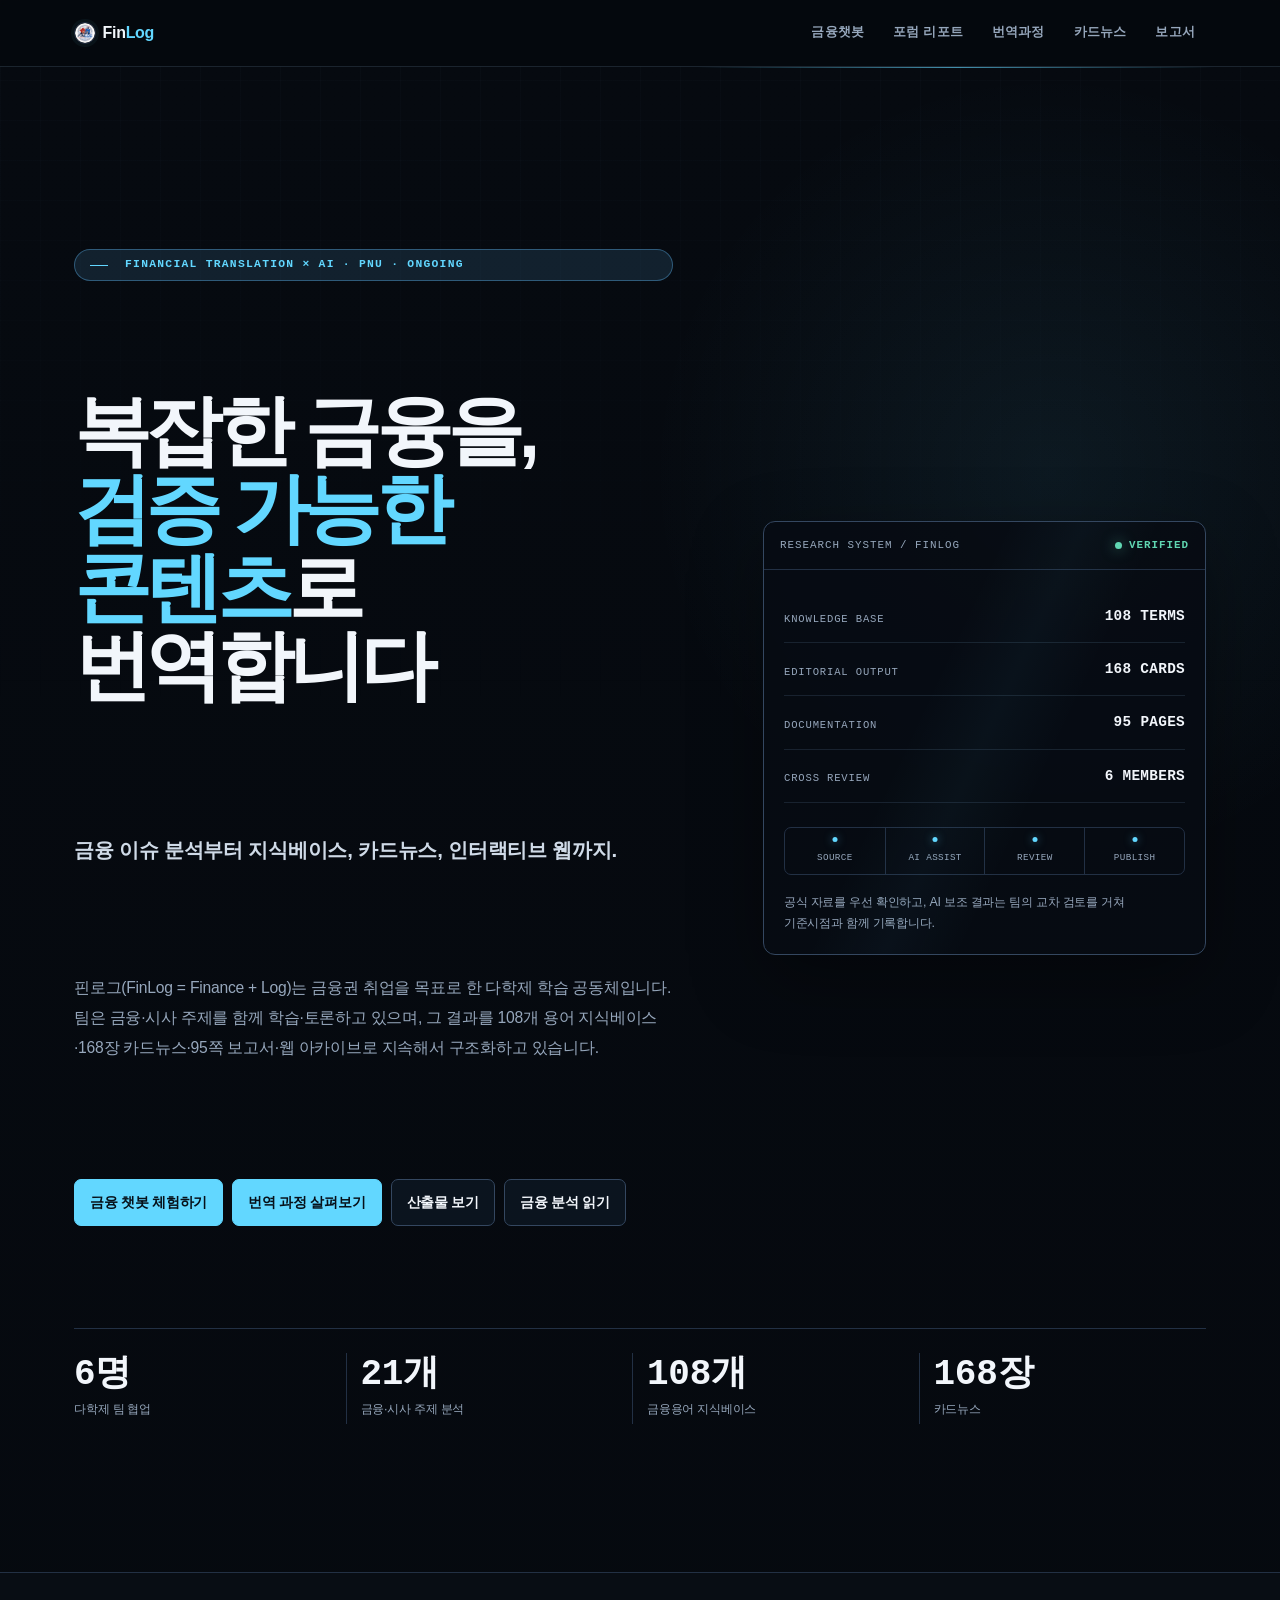
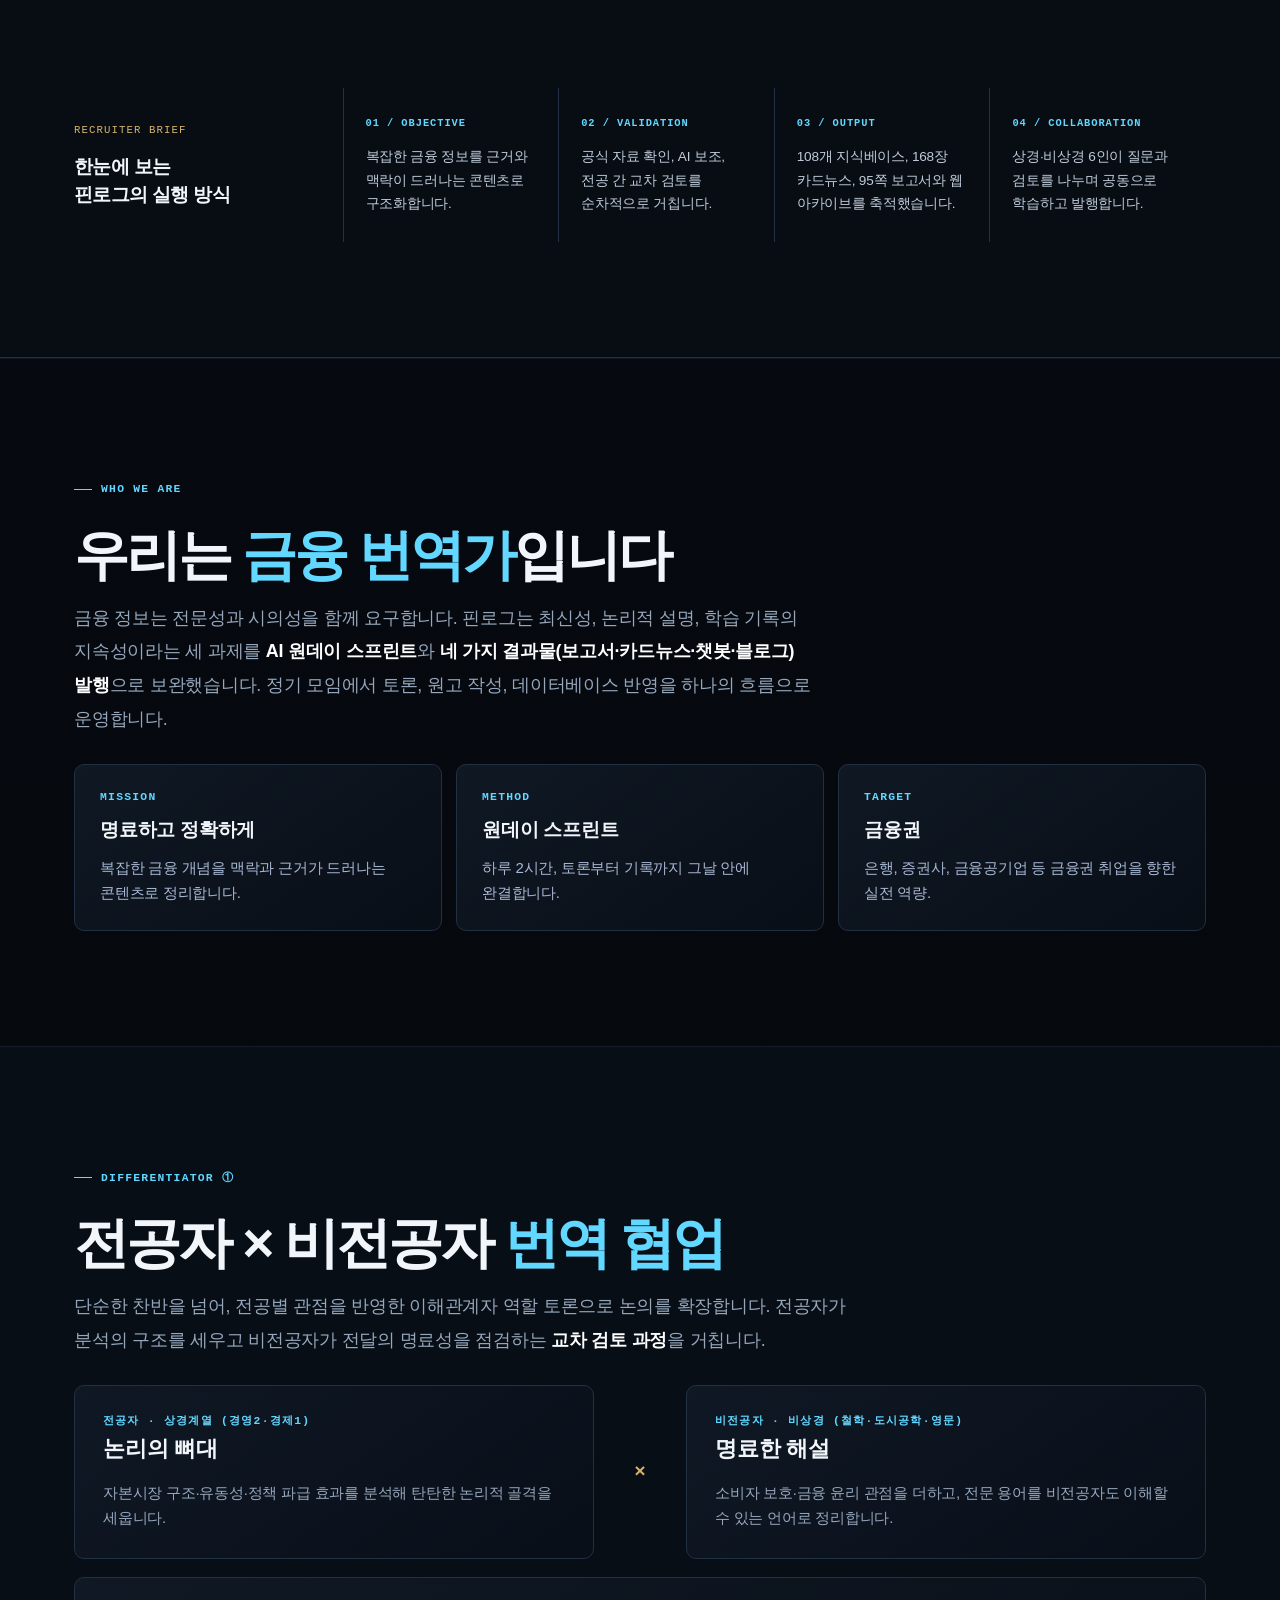
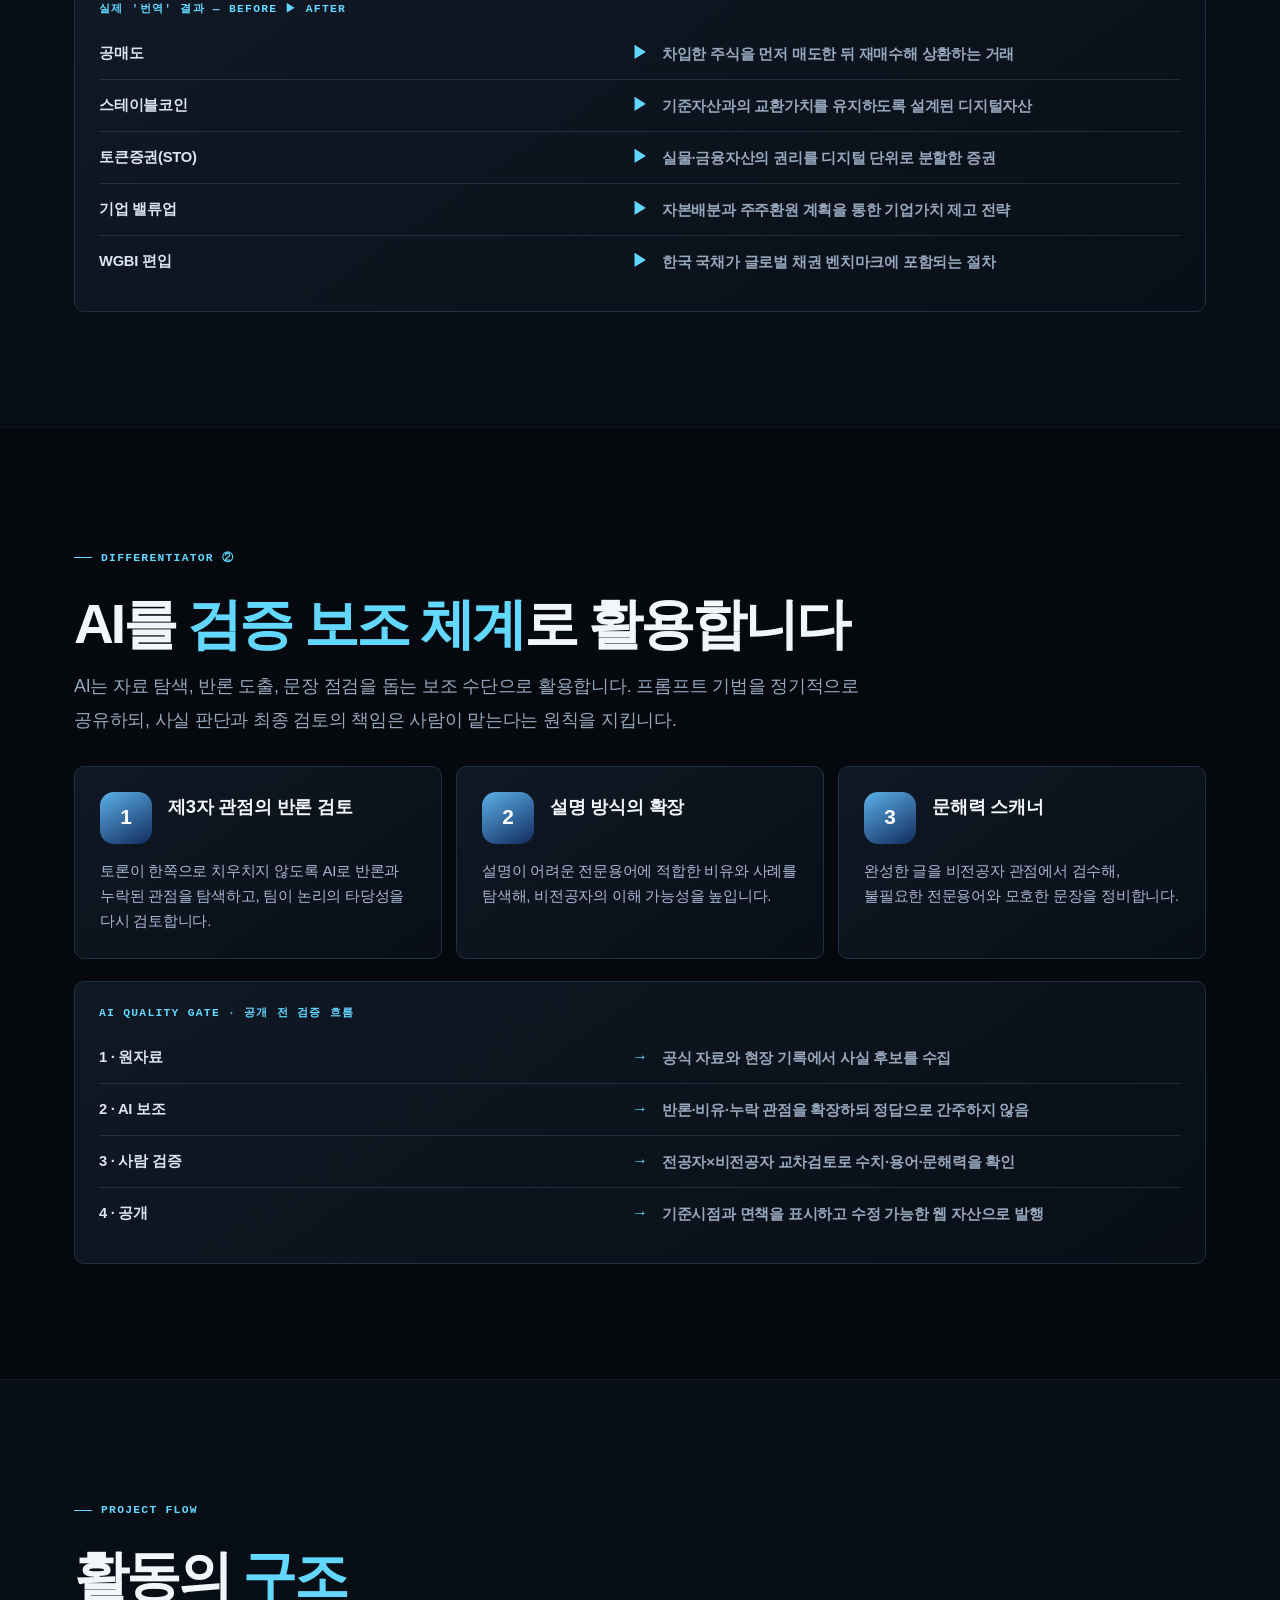
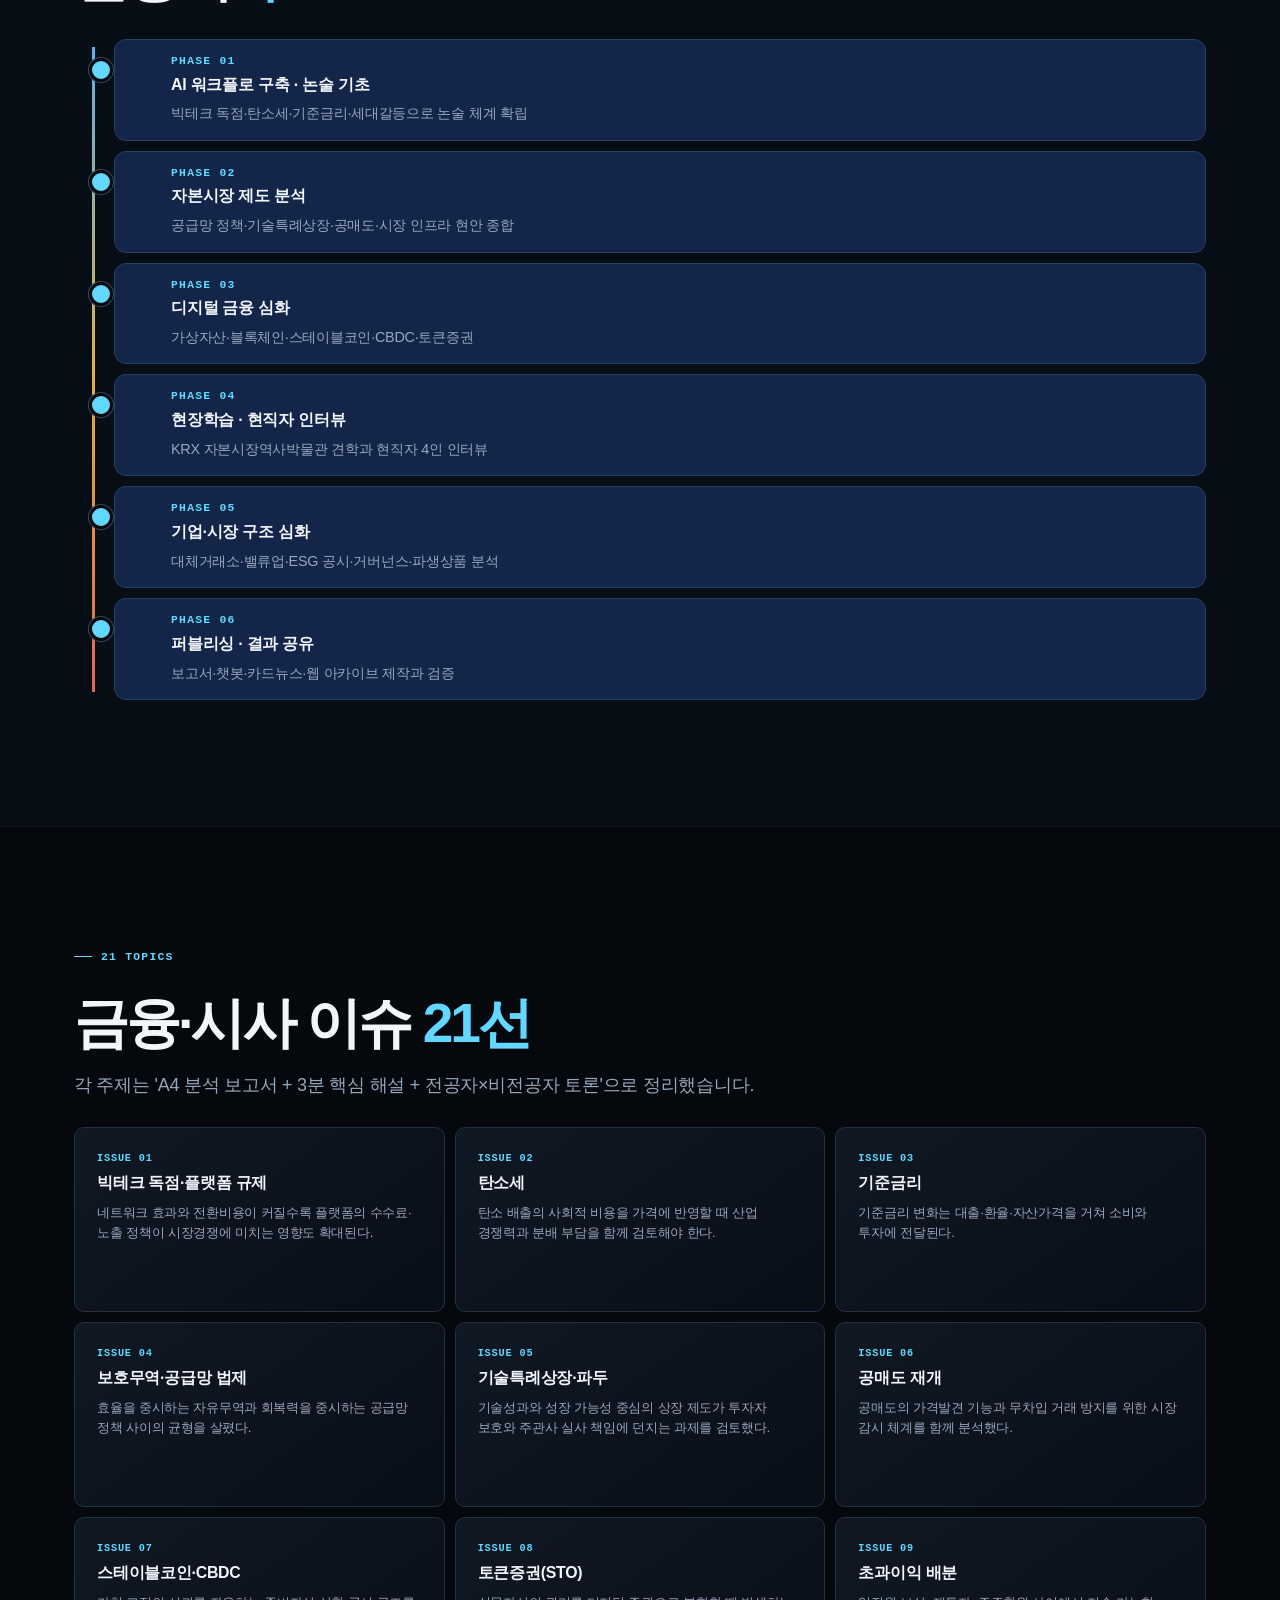
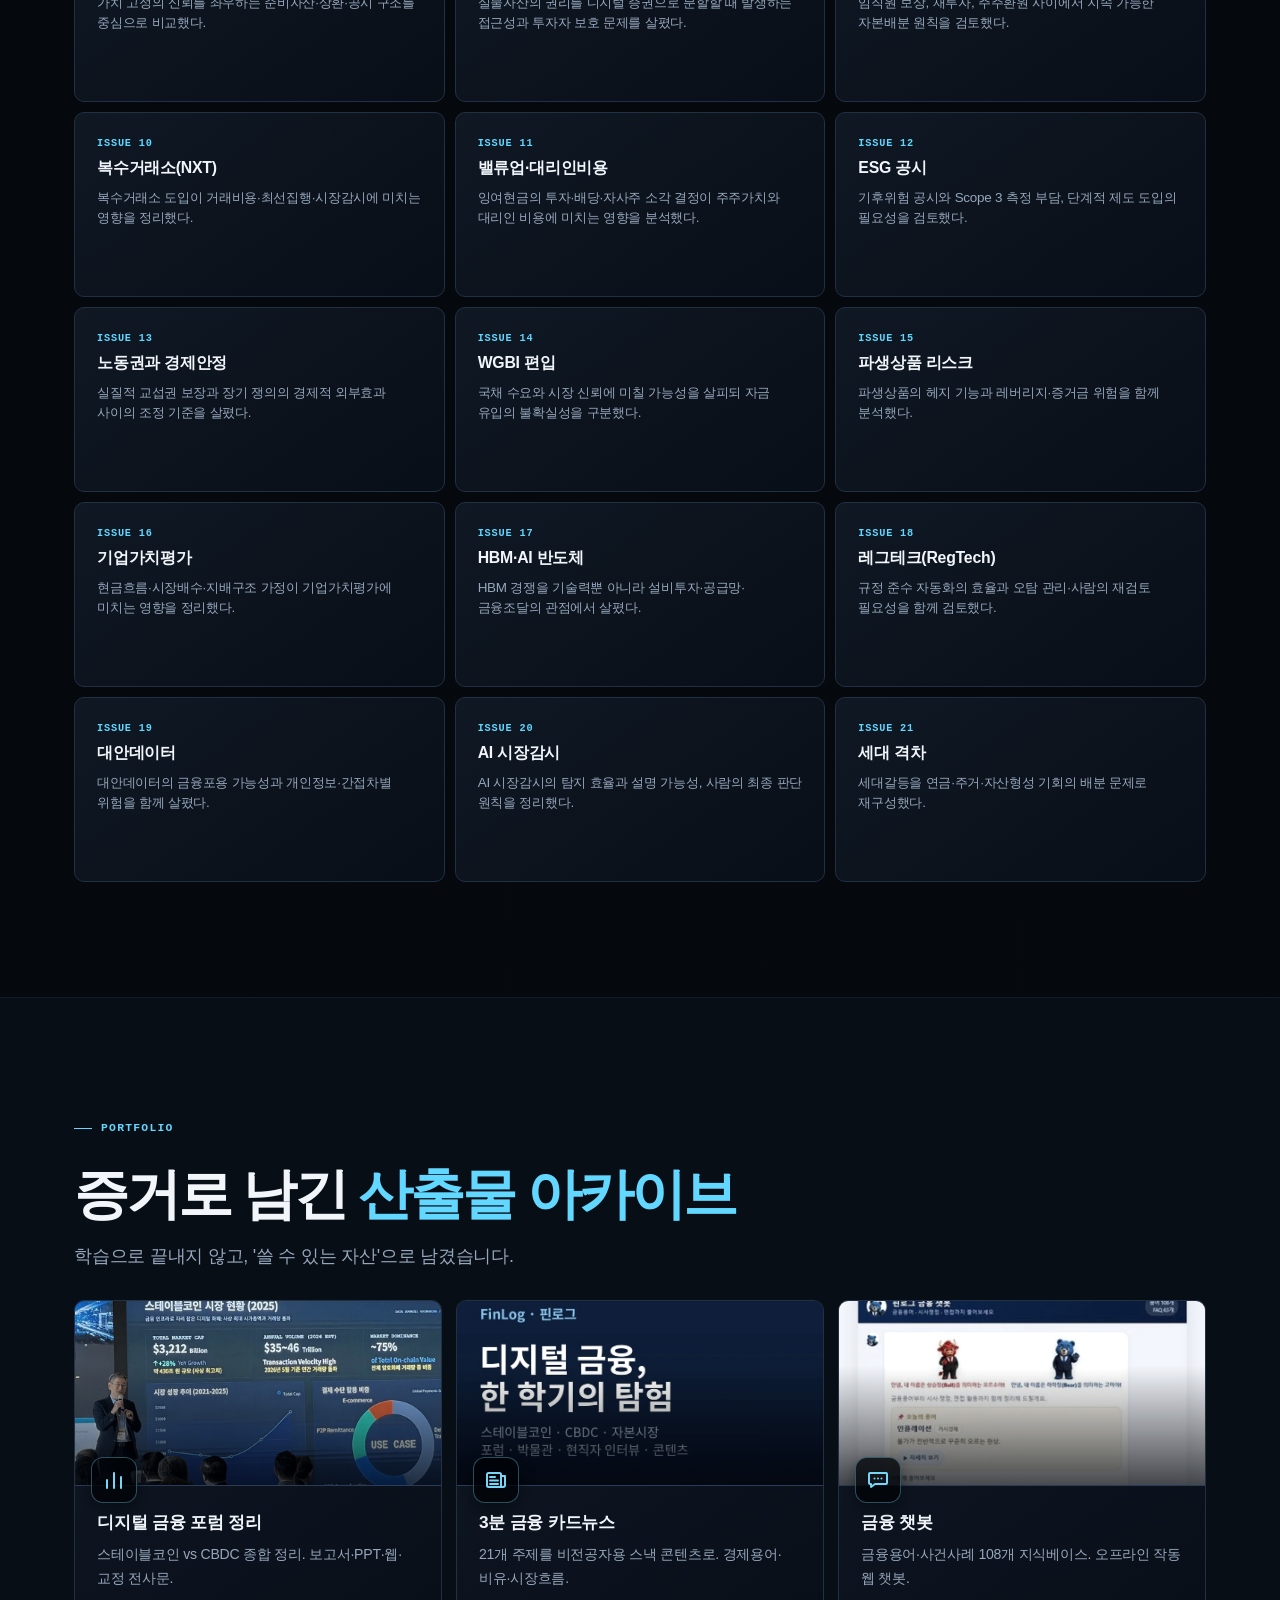
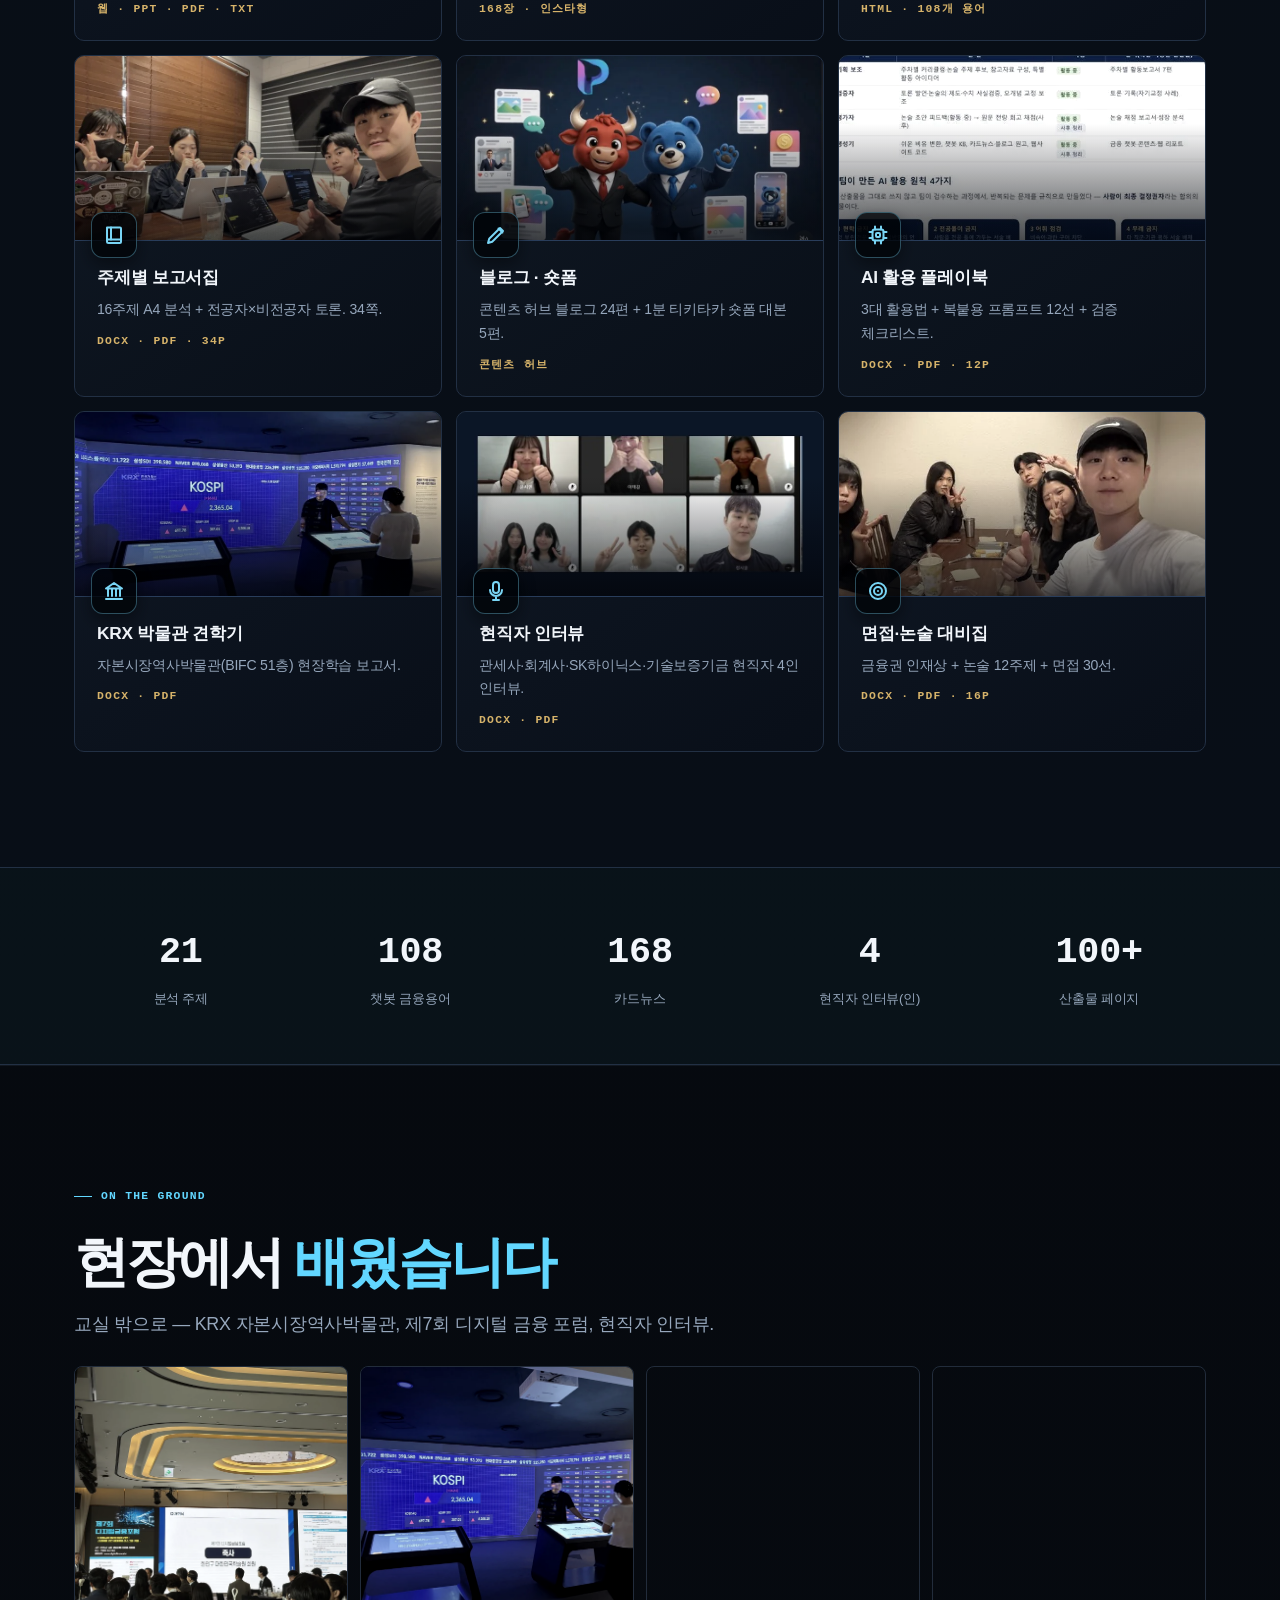
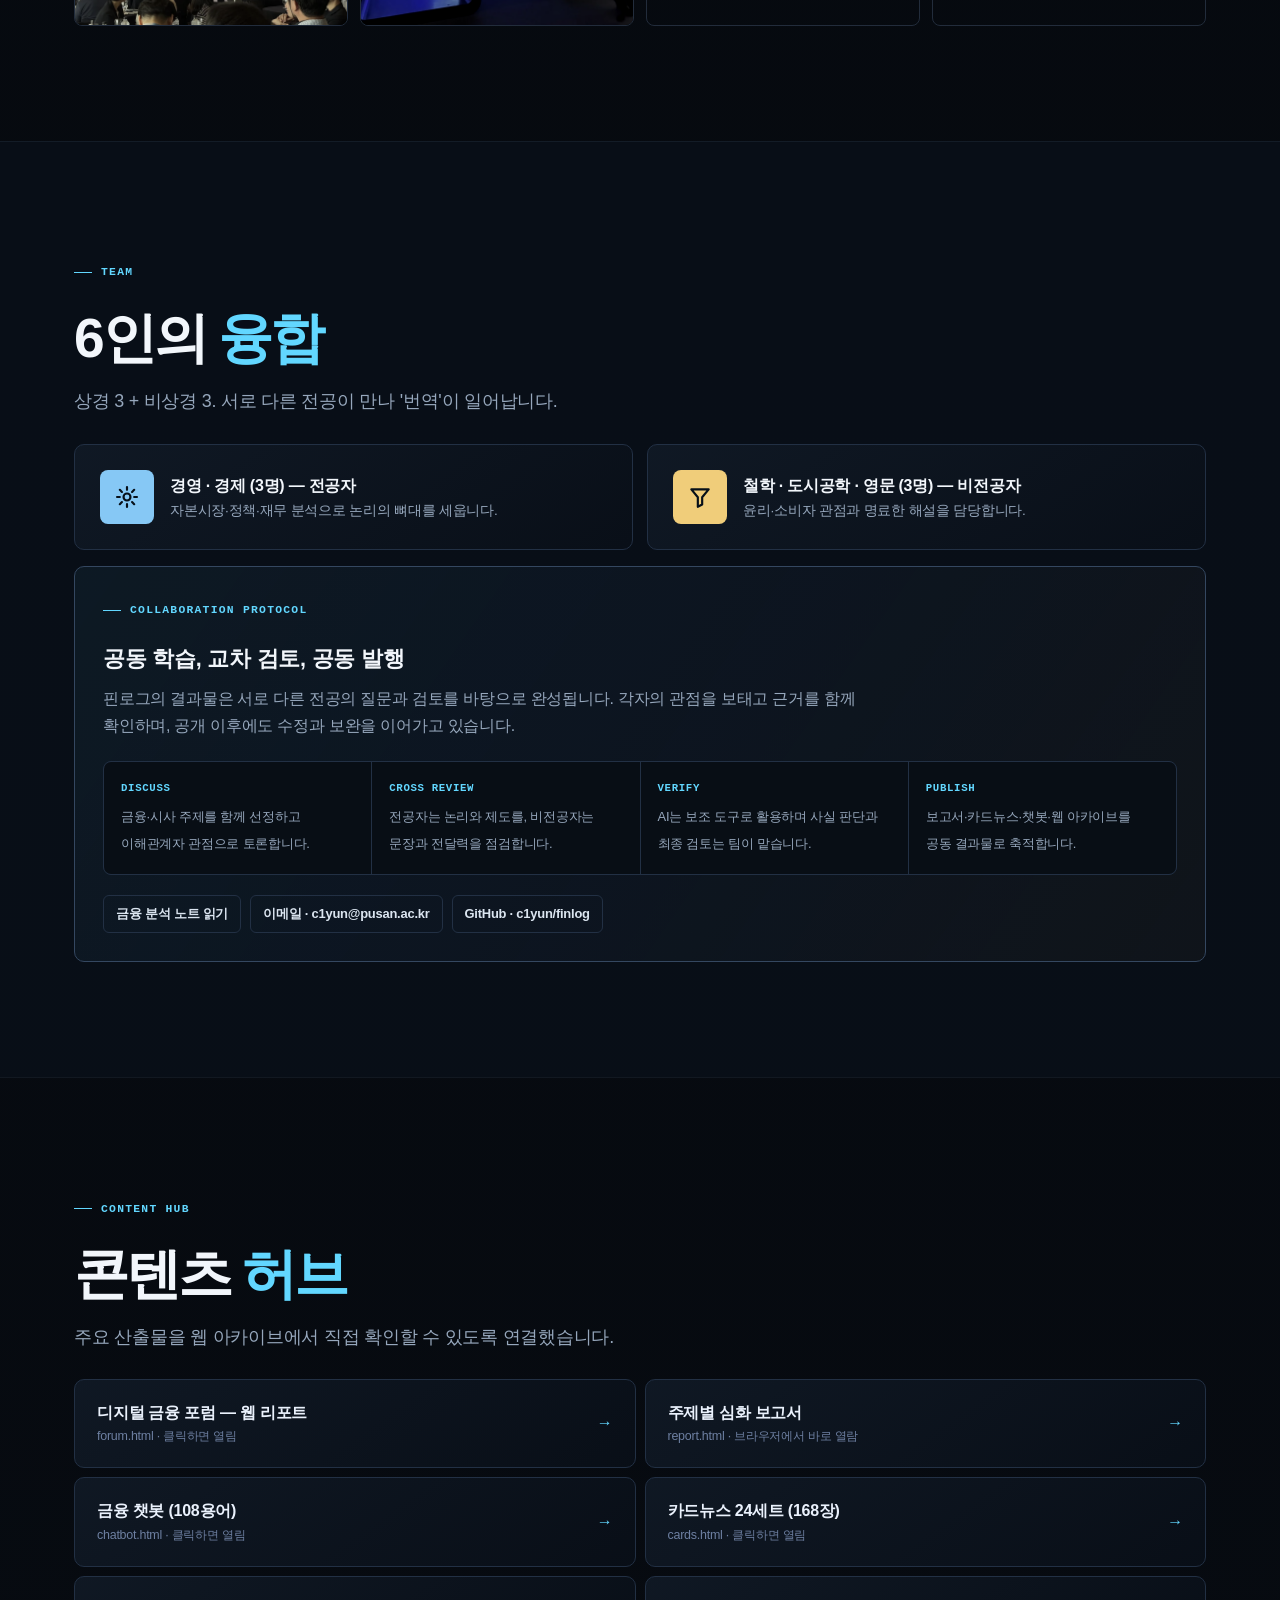
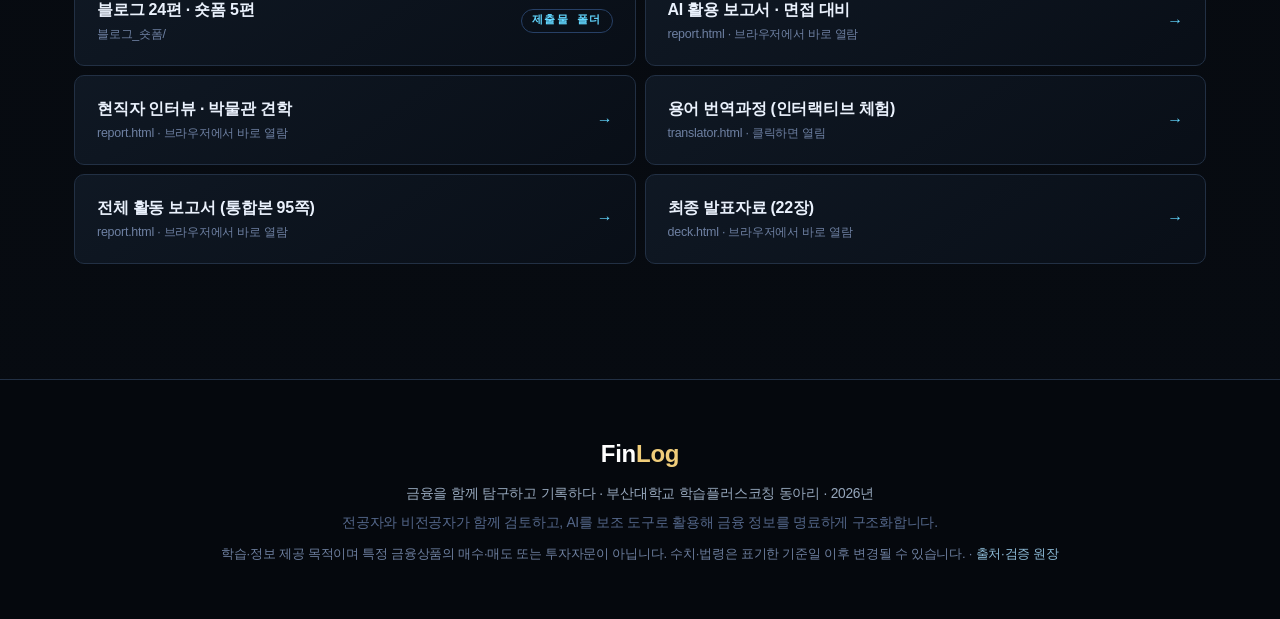
==== commit 9fbf685b: "Reframe FinLog as an AI research lab" ====
--- a/index.html
+++ b/index.html
@@ -159,8 +159,10 @@
 <meta property="og:image:width" content="1200"><meta property="og:image:height" content="630">
 <meta name="twitter:card" content="summary_large_image">
 <meta name="twitter:image" content="https://c1yun.github.io/finlog/og.png">
+<link rel="stylesheet" href="assets/finlog-lab.css">
+<script defer src="assets/finlog-lab.js"></script>
 </head>
-<body>
+<body class="finlog-lab" data-finlog-page="index">
 
 <nav><div class="wrap">
   <span class="logo"><img src="assets/images/brand/finlog-mark-small.png" alt="FinLog" style="height:1.35em;width:1.35em;border-radius:50%;vertical-align:middle;margin-right:7px" width="46" height="46" decoding="async">Fin<b>Log</b></span>
@@ -178,7 +180,7 @@
 <header class="hero">
   <div class="glow g1"></div><div class="glow g2"></div>
   <div class="wrap">
-    <span class="htag">FINANCIAL TRANSLATION × AI · PNU 2026</span>
+    <span class="htag">FINANCIAL TRANSLATION × AI · PNU · ONGOING</span>
     <h1>복잡한 금융을,<br><span class="a">검증 가능한 콘텐츠</span>로 번역합니다</h1>
     <div class="sub">금융 이슈 분석부터 지식베이스, 카드뉴스, 인터랙티브 웹까지.</div>
     <p class="desc">핀로그(FinLog = Finance + Log)는 금융권 취업을 목표로 한 다학제 학습 공동체입니다. 팀은 금융·시사 주제를 함께 학습·토론하고 있으며, 그 결과를 108개 용어 지식베이스·168장 카드뉴스·95쪽 보고서·웹 아카이브로 지속해서 구조화하고 있습니다.</p>
@@ -186,8 +188,19 @@
       <a class="btn p" href="chatbot.html">금융 챗봇 체험하기</a>
       <a class="btn p" href="translator.html">번역 과정 살펴보기</a>
       <a class="btn s" href="#works">산출물 보기</a>
-      <a class="btn s" href="insight.html">개인 금융 분석 보기</a>
+      <a class="btn s" href="insight.html">금융 분석 읽기</a>
     </div>
+    <aside class="lab-console" aria-label="프로젝트 검증 체계 요약">
+      <div class="lab-console__head"><span>RESEARCH SYSTEM / FINLOG</span><strong><i></i> VERIFIED</strong></div>
+      <div class="lab-console__body">
+        <div class="lab-readout"><span>KNOWLEDGE BASE</span><b>108 TERMS</b></div>
+        <div class="lab-readout"><span>EDITORIAL OUTPUT</span><b>168 CARDS</b></div>
+        <div class="lab-readout"><span>DOCUMENTATION</span><b>95 PAGES</b></div>
+        <div class="lab-readout"><span>CROSS REVIEW</span><b>6 MEMBERS</b></div>
+        <div class="lab-pipeline" aria-label="자료 검증 흐름"><span>SOURCE</span><span>AI ASSIST</span><span>REVIEW</span><span>PUBLISH</span></div>
+        <p>공식 자료를 우선 확인하고, AI 보조 결과는 팀의 교차 검토를 거쳐 기준시점과 함께 기록합니다.</p>
+      </div>
+    </aside>
     <div class="hstats">
       <div class="hstat"><div class="n" data-n="6" data-suf="명">6명</div><div class="l">다학제 팀 협업</div></div>
       <div class="hstat"><div class="n" data-n="21" data-suf="개">21개</div><div class="l">금융·시사 주제 분석</div></div>
@@ -197,11 +210,19 @@
   </div>
 </header>
 
+<section class="recruiter-brief" aria-labelledby="recruiter-brief-title"><div class="wrap">
+  <div class="brief-intro"><span>RECRUITER BRIEF</span><h2 id="recruiter-brief-title">한눈에 보는<br>핀로그의 실행 방식</h2></div>
+  <div class="brief-item"><small>01 / OBJECTIVE</small><p>복잡한 금융 정보를 근거와 맥락이 드러나는 콘텐츠로 구조화합니다.</p></div>
+  <div class="brief-item"><small>02 / VALIDATION</small><p>공식 자료 확인, AI 보조, 전공 간 교차 검토를 순차적으로 거칩니다.</p></div>
+  <div class="brief-item"><small>03 / OUTPUT</small><p>108개 지식베이스, 168장 카드뉴스, 95쪽 보고서와 웹 아카이브를 축적했습니다.</p></div>
+  <div class="brief-item"><small>04 / COLLABORATION</small><p>상경·비상경 6인이 질문과 검토를 나누며 공동으로 학습하고 발행합니다.</p></div>
+</div></section>
+
 <section id="about"><div class="wrap reveal">
   <span class="eyebrow">Who we are</span>
   <div class="bar"></div>
   <h2>우리는 <span class="a">금융 번역가</span>입니다</h2>
-  <p class="lead">금융은 어렵습니다. 하지만 어려운 게 당연한 건 아닙니다. 핀로그는 '자료가 늘 최신은 아니고, 논리적 설명이 약하며, 배운 게 금세 잊힌다'는 세 가지 문제를, 하루 만에 토론부터 기록까지 끝내는 <b style="color:#fff">'AI 원데이 스프린트'</b>와 <b style="color:#fff">네 가지 결과물(보고서·카드뉴스·챗봇·블로그) 발행</b>으로 풀었습니다. 매주 월~목 21–23시, 하루 안에 토론→원고→DB 저장을 완결합니다.</p>
+  <p class="lead">금융 정보는 전문성과 시의성을 함께 요구합니다. 핀로그는 최신성, 논리적 설명, 학습 기록의 지속성이라는 세 과제를 <b style="color:#fff">AI 원데이 스프린트</b>와 <b style="color:#fff">네 가지 결과물(보고서·카드뉴스·챗봇·블로그) 발행</b>으로 보완했습니다. 정기 모임에서 토론, 원고 작성, 데이터베이스 반영을 하나의 흐름으로 운영합니다.</p>
   <div class="grid3" style="margin-top:28px">
     <div class="card"><div class="tag" style="color:var(--cyan2)">Mission</div><h3 style="color:#fff;margin:8px 0;font-size:1.2rem">명료하고 정확하게</h3><p style="color:var(--gray);font-size:.94rem">복잡한 금융 개념을 맥락과 근거가 드러나는 콘텐츠로 정리합니다.</p></div>
     <div class="card"><div class="tag" style="color:var(--gold2)">Method</div><h3 style="color:#fff;margin:8px 0;font-size:1.2rem">원데이 스프린트</h3><p style="color:var(--gray);font-size:.94rem">하루 2시간, 토론부터 기록까지 그날 안에 완결합니다.</p></div>
@@ -213,7 +234,7 @@
   <span class="eyebrow">Differentiator ①</span>
   <div class="bar"></div>
   <h2>전공자 × 비전공자 <span class="a">번역 협업</span></h2>
-  <p class="lead">단순한 찬반이 아니라, 전공별 특성을 살린 '이해관계자 롤플레잉'으로 논의를 풍성하게 만듭니다. 전공자가 뼈대를 세우면, 비전공자가 어려운 부분을 걷어내는 <b style="color:#fff">크로스 리뷰(번역 과정)</b>를 거칩니다.</p>
+  <p class="lead">단순한 찬반을 넘어, 전공별 관점을 반영한 이해관계자 역할 토론으로 논의를 확장합니다. 전공자가 분석의 구조를 세우고 비전공자가 전달의 명료성을 점검하는 <b style="color:#fff">교차 검토 과정</b>을 거칩니다.</p>
   <div class="ef">
     <div class="efc eng"><div class="who">전공자 · 상경계열 (경영2·경제1)</div><h3>논리의 뼈대</h3><p>자본시장 구조·유동성·정책 파급 효과를 분석해 탄탄한 논리적 골격을 세웁니다.</p></div>
     <div class="vs">×</div>
@@ -221,22 +242,22 @@
   </div>
   <div class="flow">
     <div class="tag" style="color:var(--gold2);margin-bottom:10px">실제 '번역' 결과 — Before ▶ After</div>
-    <div class="ba"><span class="term">공매도</span><span class="arrow">▶</span><span class="easy">"기업에 별점 1개를 줄 권리"</span></div>
-    <div class="ba"><span class="term">스테이블코인</span><span class="arrow">▶</span><span class="easy">"언제든 1달러로 바꿔주는 백화점 상품권"</span></div>
-    <div class="ba"><span class="term">토큰증권(STO)</span><span class="arrow">▶</span><span class="easy">"강남 빌딩을 피자처럼 한 조각씩 사는 것"</span></div>
-    <div class="ba"><span class="term">기업 밸류업</span><span class="arrow">▶</span><span class="easy">"냉장고에 쌓아둔 식재료를 꺼내 요리하기"</span></div>
-    <div class="ba"><span class="term">WGBI 편입</span><span class="arrow">▶</span><span class="easy">"수문을 연 저수지에 물(외국 자금)이 흘러듦"</span></div>
+    <div class="ba"><span class="term">공매도</span><span class="arrow">▶</span><span class="easy">차입한 주식을 먼저 매도한 뒤 재매수해 상환하는 거래</span></div>
+    <div class="ba"><span class="term">스테이블코인</span><span class="arrow">▶</span><span class="easy">기준자산과의 교환가치를 유지하도록 설계된 디지털자산</span></div>
+    <div class="ba"><span class="term">토큰증권(STO)</span><span class="arrow">▶</span><span class="easy">실물·금융자산의 권리를 디지털 단위로 분할한 증권</span></div>
+    <div class="ba"><span class="term">기업 밸류업</span><span class="arrow">▶</span><span class="easy">자본배분과 주주환원 계획을 통한 기업가치 제고 전략</span></div>
+    <div class="ba"><span class="term">WGBI 편입</span><span class="arrow">▶</span><span class="easy">한국 국채가 글로벌 채권 벤치마크에 포함되는 절차</span></div>
   </div>
 </div></section>
 
 <section id="ai"><div class="wrap reveal">
   <span class="eyebrow">Differentiator ②</span>
   <div class="bar"></div>
-  <h2>AI를 <span class="a">입체적으로</span> 씁니다</h2>
-  <p class="lead">AI를 단순 검색기가 아니라 <b style="color:#fff">'역할극 파트너'이자 '품질 관리자'</b>로 활용합니다. 월 1회 프롬프트 기법을 공유하고, "사실 판단의 책임은 사람"이라는 원칙을 지킵니다.</p>
+  <h2>AI를 <span class="a">검증 보조 체계</span>로 활용합니다</h2>
+  <p class="lead">AI는 자료 탐색, 반론 도출, 문장 점검을 돕는 보조 수단으로 활용합니다. 프롬프트 기법을 정기적으로 공유하되, 사실 판단과 최종 검토의 책임은 사람이 맡는다는 원칙을 지킵니다.</p>
   <div class="grid3" style="margin-top:28px">
-    <div class="card"><div class="ai"><div class="num">1</div><div><h3>제3자 시각의 심판</h3></div></div><p style="color:var(--gray);font-size:.94rem;margin-top:14px">토론이 한쪽으로 치우치면, AI가 이해관계 없는 제3자 심판이 되어 우리 논리의 허점을 냉정하게 짚어냅니다.</p></div>
-    <div class="card"><div class="ai"><div class="num">2</div><div><h3>실시간 비유 생성기</h3></div></div><p style="color:var(--gray);font-size:.94rem;margin-top:14px">막히는 전문 용어를 즉석에서 일상 비유(찰떡 비유)로 번역해, 비전공자도 직관적으로 이해하게 합니다.</p></div>
+    <div class="card"><div class="ai"><div class="num">1</div><div><h3>제3자 관점의 반론 검토</h3></div></div><p style="color:var(--gray);font-size:.94rem;margin-top:14px">토론이 한쪽으로 치우치지 않도록 AI로 반론과 누락된 관점을 탐색하고, 팀이 논리의 타당성을 다시 검토합니다.</p></div>
+    <div class="card"><div class="ai"><div class="num">2</div><div><h3>설명 방식의 확장</h3></div></div><p style="color:var(--gray);font-size:.94rem;margin-top:14px">설명이 어려운 전문용어에 적합한 비유와 사례를 탐색해, 비전공자의 이해 가능성을 높입니다.</p></div>
     <div class="card"><div class="ai"><div class="num">3</div><div><h3>문해력 스캐너</h3></div></div><p style="color:var(--gray);font-size:.94rem;margin-top:14px">완성한 글을 비전공자 관점에서 검수해, 불필요한 전문용어와 모호한 문장을 정비합니다.</p></div>
   </div>
   <div class="flow" style="margin-top:22px">
@@ -319,24 +340,20 @@
     <div class="tm"><div class="av" style="background:var(--cyan2)"><svg viewBox="0 0 24 24" width="26" height="26" fill="none" stroke="currentColor" stroke-width="2" stroke-linecap="round" stroke-linejoin="round" aria-hidden="true"><circle cx="12" cy="12" r="3.2"/><path d="M12 2.8v2.6M12 18.6v2.6M2.8 12h2.6M18.6 12h2.6M5.4 5.4l1.9 1.9M16.7 16.7l1.9 1.9M18.6 5.4l-1.9 1.9M7.3 16.7l-1.9 1.9"/></svg></div><div><h4>경영 · 경제 (3명) — 전공자</h4><p>자본시장·정책·재무 분석으로 논리의 뼈대를 세웁니다.</p></div></div>
     <div class="tm"><div class="av" style="background:var(--gold2)"><svg viewBox="0 0 24 24" width="26" height="26" fill="none" stroke="currentColor" stroke-width="2" stroke-linecap="round" stroke-linejoin="round" aria-hidden="true"><path d="M4 5h16l-6 7.2V19l-4 2v-8.8z"/></svg></div><div><h4>철학 · 도시공학 · 영문 (3명) — 비전공자</h4><p>윤리·소비자 관점과 명료한 해설을 담당합니다.</p></div></div>
   </div>
-  <div style="margin-top:24px;background:linear-gradient(160deg,#12315f,#0b1f43);border:1px solid var(--bd);border-radius:16px;padding:26px 28px">
-    <div class="eyebrow" style="color:var(--gold2);margin-bottom:8px">이 아카이브를 만든 사람</div>
-    <h3 style="color:#fff;font-size:1.4rem;margin:0 0 6px">정시윤 <span style="color:var(--gray);font-size:.9rem;font-weight:600">· 부산대학교 · 금융권 취업 준비</span></h3>
-    <p style="color:var(--gray);font-size:.95rem;margin:0 0 16px;line-height:1.7">팀 6명이 함께 학습·토론을 이어가고 있으며, 그 결과는 <b style="color:#dfe7f8">웹 아카이브·챗봇·발표자료로 정리해 지속적으로 보완</b>하고 있습니다.</p>
-    <ul style="list-style:none;margin:0;padding:0;display:grid;gap:9px;color:#cfdcf3;font-size:.95rem;line-height:1.55">
-      <li>· 이 포트폴리오 웹사이트 기획·제작 (GitHub Pages)</li>
-      <li>· 팀 학습 내용을 카드뉴스·보고서·챗봇·번역과정으로 재구성·통합</li>
-      <li>· 금융용어 108개 + FAQ 63개 지식베이스 구조화</li>
-      <li>· 이미지 자산 파이프라인 구축 (WebP 썸네일·지연 로딩·키보드 확대 뷰)</li>
-      <li>· 내부 링크·이미지 설명·스크립트 문법을 확인하는 정적 품질 검사 자동화</li>
-      <li>· 최종 발표자료(보고서·PPT) 제작</li>
-      <li>· AI 도구를 자료 정리·콘텐츠 초안·검토에 활용</li>
-      <li>· 오르소·고마 비주얼은 Gemini를 활용해 생성하고, 핀로그가 콘셉트 선정·편집·브랜딩</li>
-    </ul>
-    <a href="insight.html" style="display:block;margin-top:18px;background:linear-gradient(100deg,var(--gold),var(--gold2));color:#241a04;padding:13px 18px;border-radius:12px;text-decoration:none;font-weight:800;font-size:.98rem;line-height:1.5">▶ 정시윤의 금융 분석 — 원화 스테이블코인, 편익·위험과 '신중한 설계'</a>
-    <div style="margin-top:14px;display:flex;gap:10px;flex-wrap:wrap">
-      <a href="mailto:c1yun@pusan.ac.kr" style="display:inline-flex;align-items:center;padding:9px 16px;border:1px solid var(--bd);border-radius:30px;color:#dce6f8;text-decoration:none;font-weight:700;font-size:.9rem">이메일 · c1yun@pusan.ac.kr</a>
-      <a href="https://github.com/c1yun/finlog" target="_blank" rel="noopener" style="display:inline-flex;align-items:center;padding:9px 16px;border:1px solid var(--bd);border-radius:30px;color:#dce6f8;text-decoration:none;font-weight:700;font-size:.9rem">GitHub · c1yun/finlog</a>
+  <div class="team-note">
+    <div class="eyebrow">Collaboration protocol</div>
+    <h3>공동 학습, 교차 검토, 공동 발행</h3>
+    <p>핀로그의 결과물은 서로 다른 전공의 질문과 검토를 바탕으로 완성됩니다. 각자의 관점을 보태고 근거를 함께 확인하며, 공개 이후에도 수정과 보완을 이어가고 있습니다.</p>
+    <div class="team-note__grid">
+      <div><b>DISCUSS</b><span>금융·시사 주제를 함께 선정하고 이해관계자 관점으로 토론합니다.</span></div>
+      <div><b>CROSS REVIEW</b><span>전공자는 논리와 제도를, 비전공자는 문장과 전달력을 점검합니다.</span></div>
+      <div><b>VERIFY</b><span>AI는 보조 도구로 활용하며 사실 판단과 최종 검토는 팀이 맡습니다.</span></div>
+      <div><b>PUBLISH</b><span>보고서·카드뉴스·챗봇·웹 아카이브를 공동 결과물로 축적합니다.</span></div>
+    </div>
+    <div class="team-note__links">
+      <a href="insight.html">금융 분석 노트 읽기</a>
+      <a href="mailto:c1yun@pusan.ac.kr">이메일 · c1yun@pusan.ac.kr</a>
+      <a href="https://github.com/c1yun/finlog" target="_blank" rel="noopener">GitHub · c1yun/finlog</a>
     </div>
   </div>
 </div></section>
@@ -345,7 +362,7 @@
   <span class="eyebrow">Content Hub</span>
   <div class="bar"></div>
   <h2>콘텐츠 <span class="a">허브</span></h2>
-  <p class="lead">모든 산출물은 '학습플러스 코칭' 폴더에 정리되어 있습니다.</p>
+  <p class="lead">주요 산출물을 웹 아카이브에서 직접 확인할 수 있도록 연결했습니다.</p>
   <div class="hub">
     <a class="hl" href="forum.html" style="text-decoration:none;color:inherit"><div><div class="t">디지털 금융 포럼 — 웹 리포트</div><div class="f">forum.html · 클릭하면 열림</div></div><span class="go">→</span></a>
     <a class="hl" href="report.html#p15" style="text-decoration:none;color:inherit"><div><div class="t">주제별 심화 보고서</div><div class="f">report.html · 브라우저에서 바로 열람</div></div><span class="go">→</span></a>
--- a/assets/finlog-lab.css
+++ b/assets/finlog-lab.css
@@ -0,0 +1,565 @@
+/* FinLog AI Research Lab visual system */
+:root {
+  --lab-bg: #05080d;
+  --lab-surface: #0a111b;
+  --lab-elevated: #101925;
+  --lab-panel: #0d1622;
+  --lab-line: #223044;
+  --lab-line-strong: #344760;
+  --lab-text: #f2f6fb;
+  --lab-muted: #96a7bc;
+  --lab-cyan: #62d7ff;
+  --lab-gold: #d6b36a;
+  --lab-teal: #60d6b1;
+  --lab-danger: #ff8f8f;
+  --lab-shadow: 0 24px 70px rgba(0, 0, 0, .34);
+  --lab-radius: 10px;
+  --lab-mono: "SFMono-Regular", Consolas, "Liberation Mono", monospace;
+}
+
+html { scroll-padding-top: 84px; }
+
+body.finlog-lab {
+  color: var(--lab-text);
+  background:
+    radial-gradient(circle at 82% 4%, rgba(98, 215, 255, .075), transparent 25rem),
+    linear-gradient(180deg, #060a10 0%, var(--lab-bg) 52%, #070b11 100%);
+  font-family: Pretendard, "Noto Sans KR", "Apple SD Gothic Neo", "Malgun Gothic", sans-serif;
+  line-height: 1.68;
+  letter-spacing: -.015em;
+  overflow-x: hidden;
+}
+
+body.finlog-lab::before {
+  position: fixed;
+  inset: 0;
+  z-index: -1;
+  content: "";
+  pointer-events: none;
+  background-image:
+    linear-gradient(rgba(105, 132, 162, .035) 1px, transparent 1px),
+    linear-gradient(90deg, rgba(105, 132, 162, .035) 1px, transparent 1px);
+  background-size: 40px 40px;
+  mask-image: linear-gradient(to bottom, #000, transparent 82%);
+}
+
+.finlog-lab *, .finlog-lab *::before, .finlog-lab *::after { box-sizing: border-box; }
+.finlog-lab img { max-width: 100%; }
+.finlog-lab a { text-underline-offset: 3px; }
+.finlog-lab button, .finlog-lab input, .finlog-lab select, .finlog-lab textarea { font: inherit; }
+
+.finlog-lab :focus-visible {
+  outline: 2px solid var(--lab-cyan) !important;
+  outline-offset: 3px;
+}
+
+.finlog-lab .wrap {
+  width: min(1180px, calc(100% - 48px));
+  max-width: 1180px;
+  margin-inline: auto;
+}
+
+/* Common navigation */
+.finlog-lab > nav,
+.finlog-lab .pillnav {
+  position: sticky !important;
+  top: 0 !important;
+  right: auto !important;
+  left: 0 !important;
+  transform: none !important;
+  z-index: 90 !important;
+  width: 100% !important;
+  min-height: 66px;
+  margin: 0 !important;
+  padding: 0 !important;
+  border: 0 !important;
+  border-bottom: 1px solid rgba(119, 148, 180, .2) !important;
+  border-radius: 0 !important;
+  background: rgba(5, 8, 13, .88) !important;
+  box-shadow: none !important;
+  backdrop-filter: blur(18px) saturate(125%);
+}
+
+.finlog-lab > nav .wrap,
+.finlog-lab .pillnav {
+  display: flex;
+  align-items: center;
+  gap: 7px;
+}
+
+.finlog-lab > nav .wrap { min-height: 66px; }
+.finlog-lab .pillnav { justify-content: center; padding-inline: 20px !important; }
+
+.finlog-lab > nav a,
+.finlog-lab .pillnav a {
+  display: inline-flex;
+  align-items: center;
+  min-height: 34px;
+  padding: 6px 10px !important;
+  border: 1px solid transparent !important;
+  border-radius: 6px !important;
+  color: var(--lab-muted) !important;
+  background: transparent !important;
+  font-size: .79rem !important;
+  font-weight: 700 !important;
+  letter-spacing: .015em;
+  text-decoration: none !important;
+  transition: color .18s ease, border-color .18s ease, background .18s ease;
+}
+
+.finlog-lab > nav a:hover,
+.finlog-lab .pillnav a:hover,
+.finlog-lab > nav a[aria-current="page"],
+.finlog-lab .pillnav a[aria-current="page"] {
+  color: var(--lab-text) !important;
+  border-color: var(--lab-line) !important;
+  background: rgba(98, 215, 255, .07) !important;
+}
+
+.finlog-lab .logo {
+  display: inline-flex;
+  align-items: center;
+  margin-right: auto;
+  color: var(--lab-text) !important;
+  font-size: 1rem !important;
+  font-weight: 750;
+  letter-spacing: -.02em;
+}
+
+.finlog-lab .logo b { color: var(--lab-cyan) !important; }
+.finlog-lab .logo img { border: 1px solid var(--lab-line) !important; box-shadow: 0 0 0 3px rgba(98, 215, 255, .05); }
+[data-finlog-page="index"] > nav a[href^="#"] { display: none; }
+
+/* Shared editorial surfaces */
+[data-finlog-page="index"] section { position: relative; }
+[data-finlog-page="index"] section:not(.band) { padding-block: clamp(72px, 9vw, 118px) !important; }
+[data-finlog-page="index"] section[style*="background"] { background: rgba(10, 17, 27, .72) !important; }
+[data-finlog-page="index"] section + section { border-top: 1px solid rgba(86, 111, 140, .14); }
+
+.finlog-lab .eyebrow,
+.finlog-lab .htag,
+.finlog-lab .eb,
+.finlog-lab .tag,
+.finlog-lab .meta,
+.finlog-lab .wk,
+.finlog-lab .who {
+  color: var(--lab-cyan) !important;
+  font-family: var(--lab-mono);
+  font-size: .71rem !important;
+  font-weight: 700 !important;
+  line-height: 1.4;
+  letter-spacing: .11em !important;
+  text-transform: uppercase;
+}
+
+.finlog-lab .eyebrow::before,
+.finlog-lab .htag::before,
+.finlog-lab .eb::before {
+  display: inline-block;
+  width: 18px;
+  height: 1px;
+  margin-right: 9px;
+  vertical-align: middle;
+  content: "";
+  background: currentColor;
+}
+
+.finlog-lab .bar { display: none !important; }
+.finlog-lab h1, .finlog-lab h2, .finlog-lab h3, .finlog-lab h4 { color: var(--lab-text) !important; text-wrap: balance; }
+.finlog-lab h2 { margin-top: 14px !important; font-size: clamp(2rem, 4.4vw, 3.45rem) !important; line-height: 1.15 !important; letter-spacing: -.055em !important; }
+.finlog-lab .a { color: var(--lab-cyan) !important; -webkit-text-fill-color: currentColor !important; background: none !important; }
+.finlog-lab .lead, .finlog-lab .desc, .finlog-lab p { color: var(--lab-muted); }
+.finlog-lab .lead { max-width: 790px; font-size: clamp(1rem, 1.8vw, 1.12rem) !important; line-height: 1.88 !important; }
+.finlog-lab b { color: #dfe8f3; }
+
+.finlog-lab .card,
+.finlog-lab .efc,
+.finlog-lab .flow,
+.finlog-lab .thk,
+.finlog-lab .dcard,
+.finlog-lab .tm,
+.finlog-lab .hl,
+.finlog-lab .source,
+.finlog-lab .sec,
+.finlog-lab .acc,
+.finlog-lab .set,
+.finlog-lab .policy > div,
+.finlog-lab .concl,
+.finlog-lab .toc,
+.finlog-lab .panel {
+  border: 1px solid var(--lab-line) !important;
+  border-radius: var(--lab-radius) !important;
+  background: linear-gradient(145deg, rgba(16, 25, 37, .96), rgba(9, 15, 24, .96)) !important;
+  box-shadow: none !important;
+}
+
+.finlog-lab .card,
+.finlog-lab .efc,
+.finlog-lab .thk,
+.finlog-lab .dcard,
+.finlog-lab .tm,
+.finlog-lab .hl,
+.finlog-lab .set,
+.finlog-lab .source {
+  transition: transform .18s ease, border-color .18s ease, background .18s ease;
+}
+
+.finlog-lab .card:hover,
+.finlog-lab .thk:hover,
+.finlog-lab .dcard:hover,
+.finlog-lab .hl:hover,
+.finlog-lab .set:hover,
+.finlog-lab .source:hover {
+  transform: translateY(-2px);
+  border-color: var(--lab-line-strong) !important;
+  background: linear-gradient(145deg, rgba(19, 31, 46, .98), rgba(10, 17, 27, .98)) !important;
+}
+
+.finlog-lab .btn,
+.finlog-lab .tools button,
+.finlog-lab .filters button,
+.finlog-lab .cats button,
+.finlog-lab .quick button,
+.finlog-lab button.send,
+.finlog-lab .nav button {
+  min-height: 42px;
+  border: 1px solid var(--lab-line-strong) !important;
+  border-radius: 7px !important;
+  color: var(--lab-text) !important;
+  background: rgba(13, 22, 34, .88) !important;
+  box-shadow: none !important;
+  font-weight: 750 !important;
+  text-decoration: none;
+  transition: transform .18s ease, border-color .18s ease, background .18s ease;
+}
+
+.finlog-lab .btn:hover,
+.finlog-lab button:hover { transform: translateY(-1px); border-color: var(--lab-cyan) !important; }
+.finlog-lab .btn.p,
+.finlog-lab button.active,
+.finlog-lab .filters button.active,
+.finlog-lab .cats button.active,
+.finlog-lab button.send {
+  color: #061019 !important;
+  border-color: var(--lab-cyan) !important;
+  background: var(--lab-cyan) !important;
+}
+
+/* Main recruiter-facing overview */
+[data-finlog-page="index"] .hero {
+  min-height: auto !important;
+  padding: clamp(76px, 8vw, 112px) 0 68px !important;
+  border-bottom: 1px solid var(--lab-line);
+  background: transparent !important;
+  overflow: hidden;
+}
+
+[data-finlog-page="index"] .hero::before {
+  position: absolute;
+  top: 0;
+  right: 5%;
+  width: min(42vw, 520px);
+  height: 1px;
+  content: "";
+  background: linear-gradient(90deg, transparent, var(--lab-cyan), transparent);
+  opacity: .65;
+}
+
+[data-finlog-page="index"] .hero .glow { display: none !important; }
+[data-finlog-page="index"] .hero .wrap {
+  display: grid;
+  grid-template-columns: minmax(0, 1.15fr) minmax(340px, .85fr);
+  gap: clamp(42px, 7vw, 92px);
+  align-items: center;
+}
+
+[data-finlog-page="index"] .hero .htag,
+[data-finlog-page="index"] .hero h1,
+[data-finlog-page="index"] .hero .sub,
+[data-finlog-page="index"] .hero .desc,
+[data-finlog-page="index"] .hero .cta { grid-column: 1; }
+
+[data-finlog-page="index"] .hero h1 {
+  margin: 20px 0 22px !important;
+  font-size: clamp(2.9rem, 6vw, 5.65rem) !important;
+  line-height: 1.02 !important;
+  letter-spacing: -.072em !important;
+}
+
+[data-finlog-page="index"] .hero .sub {
+  color: #cfdae7 !important;
+  font-size: clamp(1.05rem, 2vw, 1.28rem) !important;
+  font-weight: 700;
+  line-height: 1.55;
+}
+
+[data-finlog-page="index"] .hero .desc { max-width: 680px; margin-top: 18px; font-size: .98rem; line-height: 1.9; }
+[data-finlog-page="index"] .hero .cta { display: flex; flex-wrap: wrap; gap: 9px; margin-top: 27px; }
+[data-finlog-page="index"] .hero .btn { padding: 11px 15px !important; font-size: .86rem; }
+
+.lab-console {
+  grid-column: 2;
+  grid-row: 1 / span 5;
+  position: relative;
+  border: 1px solid var(--lab-line-strong);
+  border-radius: 12px;
+  background: rgba(7, 12, 19, .9);
+  box-shadow: var(--lab-shadow);
+  overflow: hidden;
+}
+
+.lab-console::after {
+  position: absolute;
+  inset: 0;
+  content: "";
+  pointer-events: none;
+  background: linear-gradient(115deg, transparent 38%, rgba(98, 215, 255, .035), transparent 62%);
+}
+
+.lab-console__head {
+  display: flex;
+  align-items: center;
+  justify-content: space-between;
+  min-height: 48px;
+  padding: 0 16px;
+  border-bottom: 1px solid var(--lab-line);
+  color: var(--lab-muted);
+  font-family: var(--lab-mono);
+  font-size: .68rem;
+  letter-spacing: .09em;
+}
+
+.lab-console__head strong { display: inline-flex; align-items: center; gap: 7px; color: var(--lab-teal); font-weight: 700; }
+.lab-console__head i { width: 7px; height: 7px; border-radius: 50%; background: var(--lab-teal); box-shadow: 0 0 14px rgba(96, 214, 177, .65); }
+.lab-console__body { padding: 20px; }
+.lab-readout { display: flex; align-items: flex-end; justify-content: space-between; gap: 16px; padding: 14px 0; border-bottom: 1px solid rgba(73, 97, 124, .28); }
+.lab-readout span { color: var(--lab-muted); font-family: var(--lab-mono); font-size: .66rem; letter-spacing: .08em; }
+.lab-readout b { color: var(--lab-text); font-family: var(--lab-mono); font-size: .9rem; letter-spacing: .02em; }
+.lab-pipeline { display: grid; grid-template-columns: repeat(4, 1fr); margin-top: 24px; border: 1px solid var(--lab-line); border-radius: 7px; overflow: hidden; }
+.lab-pipeline span { position: relative; padding: 22px 5px 9px; color: var(--lab-muted); font-family: var(--lab-mono); font-size: .58rem; text-align: center; letter-spacing: .04em; }
+.lab-pipeline span + span { border-left: 1px solid var(--lab-line); }
+.lab-pipeline span::before { position: absolute; top: 9px; left: 50%; width: 5px; height: 5px; border-radius: 50%; content: ""; background: var(--lab-cyan); transform: translateX(-50%); box-shadow: 0 0 9px rgba(98, 215, 255, .55); }
+.lab-console__body > p { margin: 17px 0 0; color: var(--lab-muted); font-size: .78rem; line-height: 1.65; }
+
+[data-finlog-page="index"] .hstats {
+  grid-column: 1 / -1;
+  width: 100%;
+  max-width: none !important;
+  margin-top: 12px !important;
+  padding-top: 24px;
+  border-top: 1px solid var(--lab-line);
+}
+
+[data-finlog-page="index"] .hstat { padding: 4px 16px 4px 0; border-right: 1px solid var(--lab-line); }
+[data-finlog-page="index"] .hstat:last-child { border-right: 0; }
+[data-finlog-page="index"] .hstat .n { color: var(--lab-text) !important; font-family: var(--lab-mono); font-size: clamp(1.55rem, 3vw, 2.25rem) !important; }
+[data-finlog-page="index"] .hstat .l { color: var(--lab-muted) !important; font-size: .78rem !important; }
+
+.recruiter-brief { padding: 0 !important; border-bottom: 1px solid var(--lab-line); background: #080d14 !important; }
+.recruiter-brief .wrap { display: grid; grid-template-columns: 1.25fr repeat(4, 1fr); align-items: stretch; }
+.brief-intro, .brief-item { min-height: 154px; padding: 27px 22px; border-right: 1px solid var(--lab-line); }
+.brief-intro { padding-left: 0; }
+.brief-intro span { color: var(--lab-gold); font-family: var(--lab-mono); font-size: .67rem; letter-spacing: .1em; }
+.brief-intro h2 { margin: 11px 0 0 !important; font-size: 1.2rem !important; line-height: 1.45 !important; letter-spacing: -.035em !important; }
+.brief-item:last-child { border-right: 0; }
+.brief-item small { display: block; margin-bottom: 13px; color: var(--lab-cyan); font-family: var(--lab-mono); font-size: .65rem; font-weight: 700; letter-spacing: .09em; }
+.brief-item p { margin: 0; color: #c0ccda; font-size: .85rem; line-height: 1.7; }
+
+[data-finlog-page="index"] .grid3 { gap: 14px !important; }
+[data-finlog-page="index"] .card { padding: 25px !important; }
+[data-finlog-page="index"] .ef { gap: 14px !important; }
+[data-finlog-page="index"] .efc { padding: 28px !important; }
+[data-finlog-page="index"] .vs { color: var(--lab-gold) !important; font-family: var(--lab-mono); }
+[data-finlog-page="index"] .flow { margin-top: 18px; padding: 24px !important; }
+[data-finlog-page="index"] .ba { border-color: rgba(70, 94, 122, .35) !important; }
+[data-finlog-page="index"] .ba .term { color: #dbe6f1 !important; }
+[data-finlog-page="index"] .ba .easy { color: var(--lab-muted) !important; }
+[data-finlog-page="index"] .ba .arrow { color: var(--lab-cyan) !important; }
+
+[data-finlog-page="index"] .tl { border-color: var(--lab-line) !important; }
+[data-finlog-page="index"] .tw .dot { border-color: var(--lab-bg) !important; background: var(--lab-cyan) !important; box-shadow: 0 0 0 1px var(--lab-line-strong); }
+[data-finlog-page="index"] .tw h4 { font-size: 1rem !important; }
+[data-finlog-page="index"] .thook { grid-template-columns: repeat(3, 1fr) !important; gap: 10px !important; }
+[data-finlog-page="index"] .thk { min-height: 185px; padding: 22px !important; }
+[data-finlog-page="index"] .thk .n { color: var(--lab-cyan) !important; font-family: var(--lab-mono); font-size: .64rem !important; letter-spacing: .08em; }
+[data-finlog-page="index"] .thk p { font-size: .84rem !important; }
+
+[data-finlog-page="index"] .deliv { grid-template-columns: repeat(3, 1fr) !important; gap: 14px !important; }
+[data-finlog-page="index"] .dcard { overflow: hidden; }
+[data-finlog-page="index"] .dcard .ph { height: 185px !important; filter: saturate(.76) contrast(1.04); }
+[data-finlog-page="index"] .dcard .ph::after { position: absolute; inset: 0; content: ""; background: linear-gradient(to top, rgba(5, 8, 13, .72), transparent 65%); }
+[data-finlog-page="index"] .dcard .ic { z-index: 1; color: var(--lab-cyan) !important; border: 1px solid rgba(98, 215, 255, .35); background: rgba(5, 8, 13, .78) !important; }
+[data-finlog-page="index"] .dcard .bd { padding: 22px !important; background: transparent !important; }
+[data-finlog-page="index"] .dcard .meta { color: var(--lab-gold) !important; }
+
+[data-finlog-page="index"] .band { padding: 0 !important; border-block: 1px solid var(--lab-line); background: rgba(98, 215, 255, .045) !important; }
+[data-finlog-page="index"] .bstat .n { color: var(--lab-text) !important; font-family: var(--lab-mono); }
+[data-finlog-page="index"] .bstat .l { color: var(--lab-muted) !important; }
+[data-finlog-page="index"] .gal { gap: 12px !important; }
+[data-finlog-page="index"] .gal img { min-height: 260px; border: 1px solid var(--lab-line) !important; border-radius: 8px !important; filter: saturate(.72) contrast(1.04); }
+[data-finlog-page="index"] .team { gap: 14px !important; }
+[data-finlog-page="index"] .tm { padding: 25px !important; }
+[data-finlog-page="index"] .tm .av { border-radius: 8px !important; color: #071019 !important; }
+
+.team-note { margin-top: 16px; padding: 28px; border: 1px solid var(--lab-line-strong); border-radius: 10px; background: linear-gradient(125deg, rgba(98, 215, 255, .055), rgba(13, 22, 34, .9) 44%, rgba(214, 179, 106, .035)); }
+.team-note h3 { margin: 10px 0 8px; font-size: 1.35rem; }
+.team-note p { max-width: 800px; margin: 0; }
+.team-note__grid { display: grid; grid-template-columns: repeat(4, 1fr); gap: 1px; margin-top: 22px; border: 1px solid var(--lab-line); border-radius: 8px; background: var(--lab-line); overflow: hidden; }
+.team-note__grid div { padding: 17px; background: rgba(7, 12, 19, .94); }
+.team-note__grid b { display: block; margin-bottom: 6px; color: var(--lab-cyan); font-family: var(--lab-mono); font-size: .67rem; letter-spacing: .06em; }
+.team-note__grid span { color: var(--lab-muted); font-size: .81rem; line-height: 1.55; }
+.team-note__links { display: flex; flex-wrap: wrap; gap: 9px; margin-top: 20px; }
+.team-note__links a { display: inline-flex; align-items: center; min-height: 38px; padding: 7px 12px; border: 1px solid var(--lab-line); border-radius: 6px; color: #dbe5f0 !important; font-size: .81rem; font-weight: 700; text-decoration: none; }
+.team-note__links a:hover { border-color: var(--lab-cyan); }
+
+[data-finlog-page="index"] .hub { gap: 9px !important; }
+[data-finlog-page="index"] .hl { padding: 20px 22px !important; }
+[data-finlog-page="index"] .hl .go { color: var(--lab-cyan) !important; }
+
+/* Archive and tools pages */
+[data-finlog-page="cards"] .hero,
+[data-finlog-page="report"] .hero,
+[data-finlog-page="deck"] .hero,
+[data-finlog-page="forum"] .hero,
+[data-finlog-page="translator"] header,
+[data-finlog-page="sources"] > header,
+[data-finlog-page="insight"] .top {
+  border-bottom: 1px solid var(--lab-line) !important;
+  background: rgba(7, 12, 19, .72) !important;
+}
+
+[data-finlog-page="cards"] .hero,
+[data-finlog-page="report"] .hero,
+[data-finlog-page="deck"] .hero { padding: 70px 24px 48px !important; }
+.finlog-lab .archive-tools,
+.finlog-lab .tools { border-color: var(--lab-line) !important; background: rgba(8, 13, 20, .9) !important; }
+.finlog-lab input,
+.finlog-lab textarea,
+.finlog-lab select {
+  color: var(--lab-text) !important;
+  border: 1px solid var(--lab-line-strong) !important;
+  border-radius: 7px !important;
+  background: #080e16 !important;
+}
+.finlog-lab input::placeholder, .finlog-lab textarea::placeholder { color: #72839a !important; }
+[data-finlog-page="cards"] .grid { gap: 15px !important; }
+[data-finlog-page="cards"] .set { overflow: hidden; }
+[data-finlog-page="cards"] .set img { filter: saturate(.82) contrast(1.03); }
+
+[data-finlog-page="translator"] .picker,
+[data-finlog-page="translator"] .stage,
+[data-finlog-page="chatbot"] .app,
+[data-finlog-page="sources"] main,
+[data-finlog-page="insight"] main,
+[data-finlog-page="forum"] main,
+[data-finlog-page="report"] main,
+[data-finlog-page="deck"] main { width: min(1120px, calc(100% - 40px)) !important; max-width: 1120px !important; margin-inline: auto !important; }
+
+[data-finlog-page="translator"] .stage { border-color: var(--lab-line) !important; border-radius: 10px !important; background: rgba(7, 12, 19, .78) !important; box-shadow: var(--lab-shadow) !important; }
+[data-finlog-page="translator"] .panel { padding: 28px !important; }
+[data-finlog-page="translator"] .tr { color: var(--lab-cyan) !important; }
+
+[data-finlog-page="chatbot"] { background: var(--lab-bg) !important; }
+[data-finlog-page="chatbot"] .app { margin-top: 28px !important; margin-bottom: 38px !important; border: 1px solid var(--lab-line-strong) !important; border-radius: 12px !important; background: rgba(7, 12, 19, .92) !important; box-shadow: var(--lab-shadow) !important; overflow: hidden; }
+[data-finlog-page="chatbot"] .app header { border-color: var(--lab-line) !important; background: #0b131e !important; }
+[data-finlog-page="chatbot"] .chat { background: #070c13 !important; }
+[data-finlog-page="chatbot"] .msg .b,
+[data-finlog-page="chatbot"] .bubble { border: 1px solid var(--lab-line) !important; border-radius: 8px !important; color: #dce6f2 !important; background: var(--lab-panel) !important; }
+[data-finlog-page="chatbot"] .msg.me .b,
+[data-finlog-page="chatbot"] .msg.user .b,
+[data-finlog-page="chatbot"] .user .bubble { border-color: rgba(98, 215, 255, .35) !important; background: rgba(26, 67, 84, .55) !important; }
+[data-finlog-page="chatbot"] .composer { border-color: var(--lab-line) !important; background: #0b131e !important; }
+.standalone-chatbot .app { height: calc(100dvh - 40px) !important; min-height: 560px; margin: 20px auto !important; }
+
+[data-finlog-page="forum"] .sec { padding: clamp(24px, 4vw, 42px) !important; }
+.finlog-lab table { color: #dbe5f0 !important; border-color: var(--lab-line) !important; background: rgba(7, 12, 19, .7) !important; }
+.finlog-lab th { color: var(--lab-cyan) !important; background: rgba(98, 215, 255, .07) !important; }
+.finlog-lab td, .finlog-lab th { border-color: var(--lab-line) !important; }
+.finlog-lab .table-shell { max-width: 100%; overflow-x: auto; border: 1px solid var(--lab-line); border-radius: 8px; }
+.finlog-lab .table-shell table { width: 100%; margin: 0 !important; border: 0 !important; }
+
+[data-finlog-page="report"] .toc,
+[data-finlog-page="deck"] .toc { position: sticky; top: 82px; z-index: 10; padding: 14px !important; background: rgba(10, 17, 27, .94) !important; backdrop-filter: blur(14px); }
+[data-finlog-page="report"] .pages img,
+[data-finlog-page="deck"] .pages img { border: 1px solid var(--lab-line) !important; border-radius: 8px !important; background: #fff; box-shadow: 0 20px 55px rgba(0, 0, 0, .25) !important; }
+
+[data-finlog-page="insight"] article { color: #cad5e2 !important; }
+[data-finlog-page="insight"] .concl { border-left: 3px solid var(--lab-gold) !important; }
+[data-finlog-page="sources"] .policy { gap: 1px !important; border: 1px solid var(--lab-line); border-radius: 9px; background: var(--lab-line); overflow: hidden; }
+[data-finlog-page="sources"] .policy > div { border: 0 !important; border-radius: 0 !important; }
+[data-finlog-page="sources"] .reviewed { color: var(--lab-gold) !important; }
+
+.finlog-lab footer { border-top: 1px solid var(--lab-line) !important; color: var(--lab-muted) !important; background: #05080d !important; }
+
+.lab-backtop {
+  position: fixed;
+  right: 20px;
+  bottom: 20px;
+  z-index: 80;
+  display: grid;
+  width: 42px;
+  height: 42px;
+  place-items: center;
+  padding: 0;
+  border: 1px solid var(--lab-line-strong) !important;
+  border-radius: 7px !important;
+  color: var(--lab-text) !important;
+  background: rgba(8, 13, 20, .9) !important;
+  box-shadow: 0 10px 30px rgba(0, 0, 0, .25) !important;
+  opacity: 0;
+  pointer-events: none;
+  transform: translateY(8px);
+  transition: opacity .18s ease, transform .18s ease, border-color .18s ease;
+  backdrop-filter: blur(12px);
+}
+
+.lab-backtop.is-visible { opacity: 1; pointer-events: auto; transform: none; }
+
+@media (max-width: 980px) {
+  [data-finlog-page="index"] .hero .wrap { grid-template-columns: 1fr; }
+  [data-finlog-page="index"] .hero .htag,
+  [data-finlog-page="index"] .hero h1,
+  [data-finlog-page="index"] .hero .sub,
+  [data-finlog-page="index"] .hero .desc,
+  [data-finlog-page="index"] .hero .cta,
+  .lab-console,
+  [data-finlog-page="index"] .hstats { grid-column: 1; }
+  .lab-console { grid-row: auto; }
+  .recruiter-brief .wrap { grid-template-columns: repeat(2, 1fr); }
+  .brief-intro { grid-column: 1 / -1; min-height: 0; padding-left: 22px; border-bottom: 1px solid var(--lab-line); }
+  .brief-item:nth-child(3) { border-right: 0; }
+  .brief-item { min-height: 132px; }
+  [data-finlog-page="index"] .deliv,
+  [data-finlog-page="index"] .thook { grid-template-columns: repeat(2, 1fr) !important; }
+  .team-note__grid { grid-template-columns: repeat(2, 1fr); }
+}
+
+@media (max-width: 720px) {
+  html { scroll-padding-top: 70px; }
+  .finlog-lab .wrap { width: min(100% - 30px, 1180px); }
+  .finlog-lab > nav, .finlog-lab .pillnav { min-height: 58px; overflow-x: auto; justify-content: flex-start; }
+  .finlog-lab > nav .wrap { width: max-content; min-width: 100%; min-height: 58px; padding-inline: 15px; }
+  .finlog-lab .pillnav { justify-content: flex-start; }
+  .finlog-lab > nav a, .finlog-lab .pillnav a { flex: 0 0 auto; white-space: nowrap; }
+  .finlog-lab .logo { position: sticky; left: 0; z-index: 2; padding-right: 10px; background: rgba(5, 8, 13, .96); }
+  [data-finlog-page="index"] section:not(.band) { padding-block: 66px !important; }
+  [data-finlog-page="index"] .hero { padding-top: 66px !important; }
+  [data-finlog-page="index"] .hero h1 { font-size: clamp(2.55rem, 13.5vw, 4.2rem) !important; }
+  [data-finlog-page="index"] .hero .cta { display: grid; grid-template-columns: 1fr 1fr; }
+  [data-finlog-page="index"] .hero .btn { justify-content: center; text-align: center; }
+  [data-finlog-page="index"] .hstats { grid-template-columns: repeat(2, 1fr) !important; gap: 20px 12px !important; }
+  [data-finlog-page="index"] .hstat:nth-child(2) { border-right: 0; }
+  .recruiter-brief .wrap { width: 100%; grid-template-columns: 1fr; }
+  .brief-intro, .brief-item { min-height: 0; padding: 22px 18px; border-right: 0; border-bottom: 1px solid var(--lab-line); }
+  .brief-item:last-child { border-bottom: 0; }
+  [data-finlog-page="index"] .deliv,
+  [data-finlog-page="index"] .thook { grid-template-columns: 1fr !important; }
+  [data-finlog-page="index"] .thk { min-height: 0; }
+  .team-note { padding: 22px; }
+  .team-note__grid { grid-template-columns: 1fr; }
+  .lab-backtop { right: 14px; bottom: 14px; }
+}
+
+@media (prefers-reduced-motion: reduce) {
+  .finlog-lab *, .finlog-lab *::before, .finlog-lab *::after { scroll-behavior: auto !important; animation: none !important; transition-duration: .01ms !important; }
+}
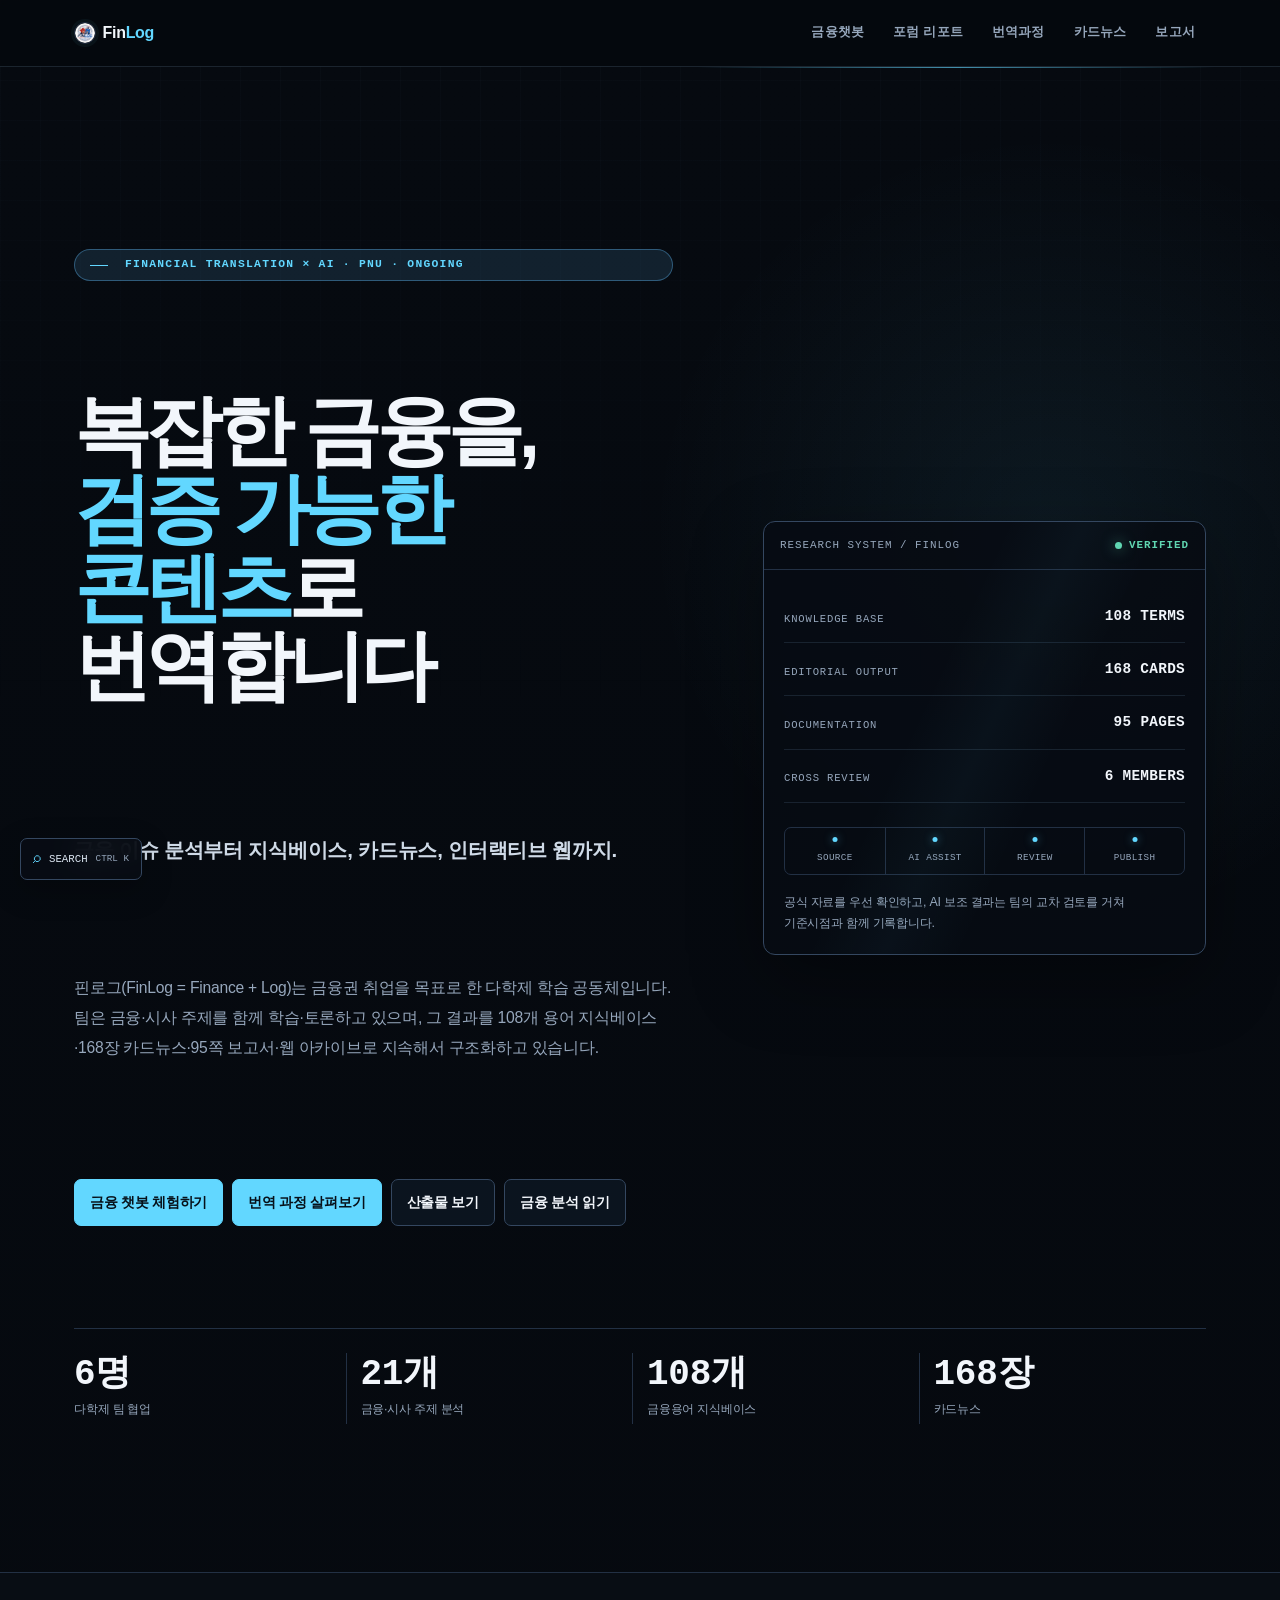
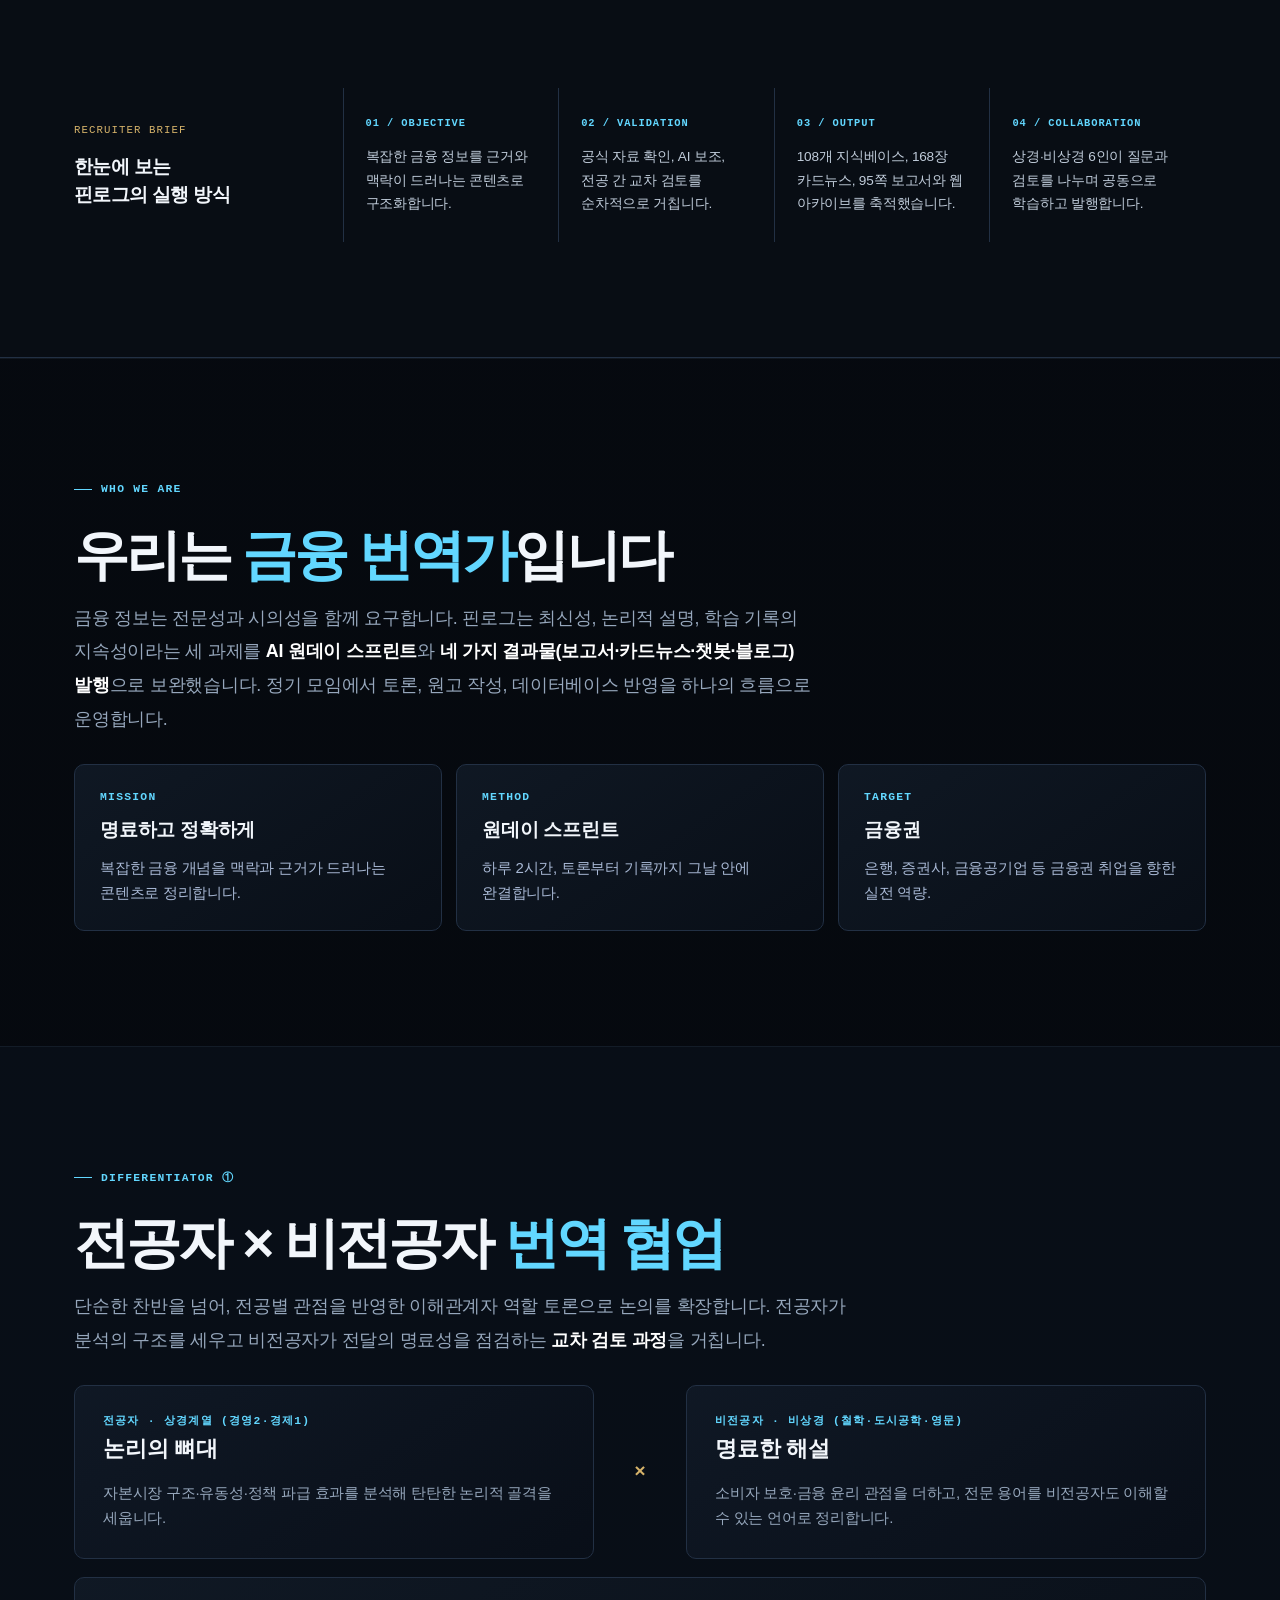
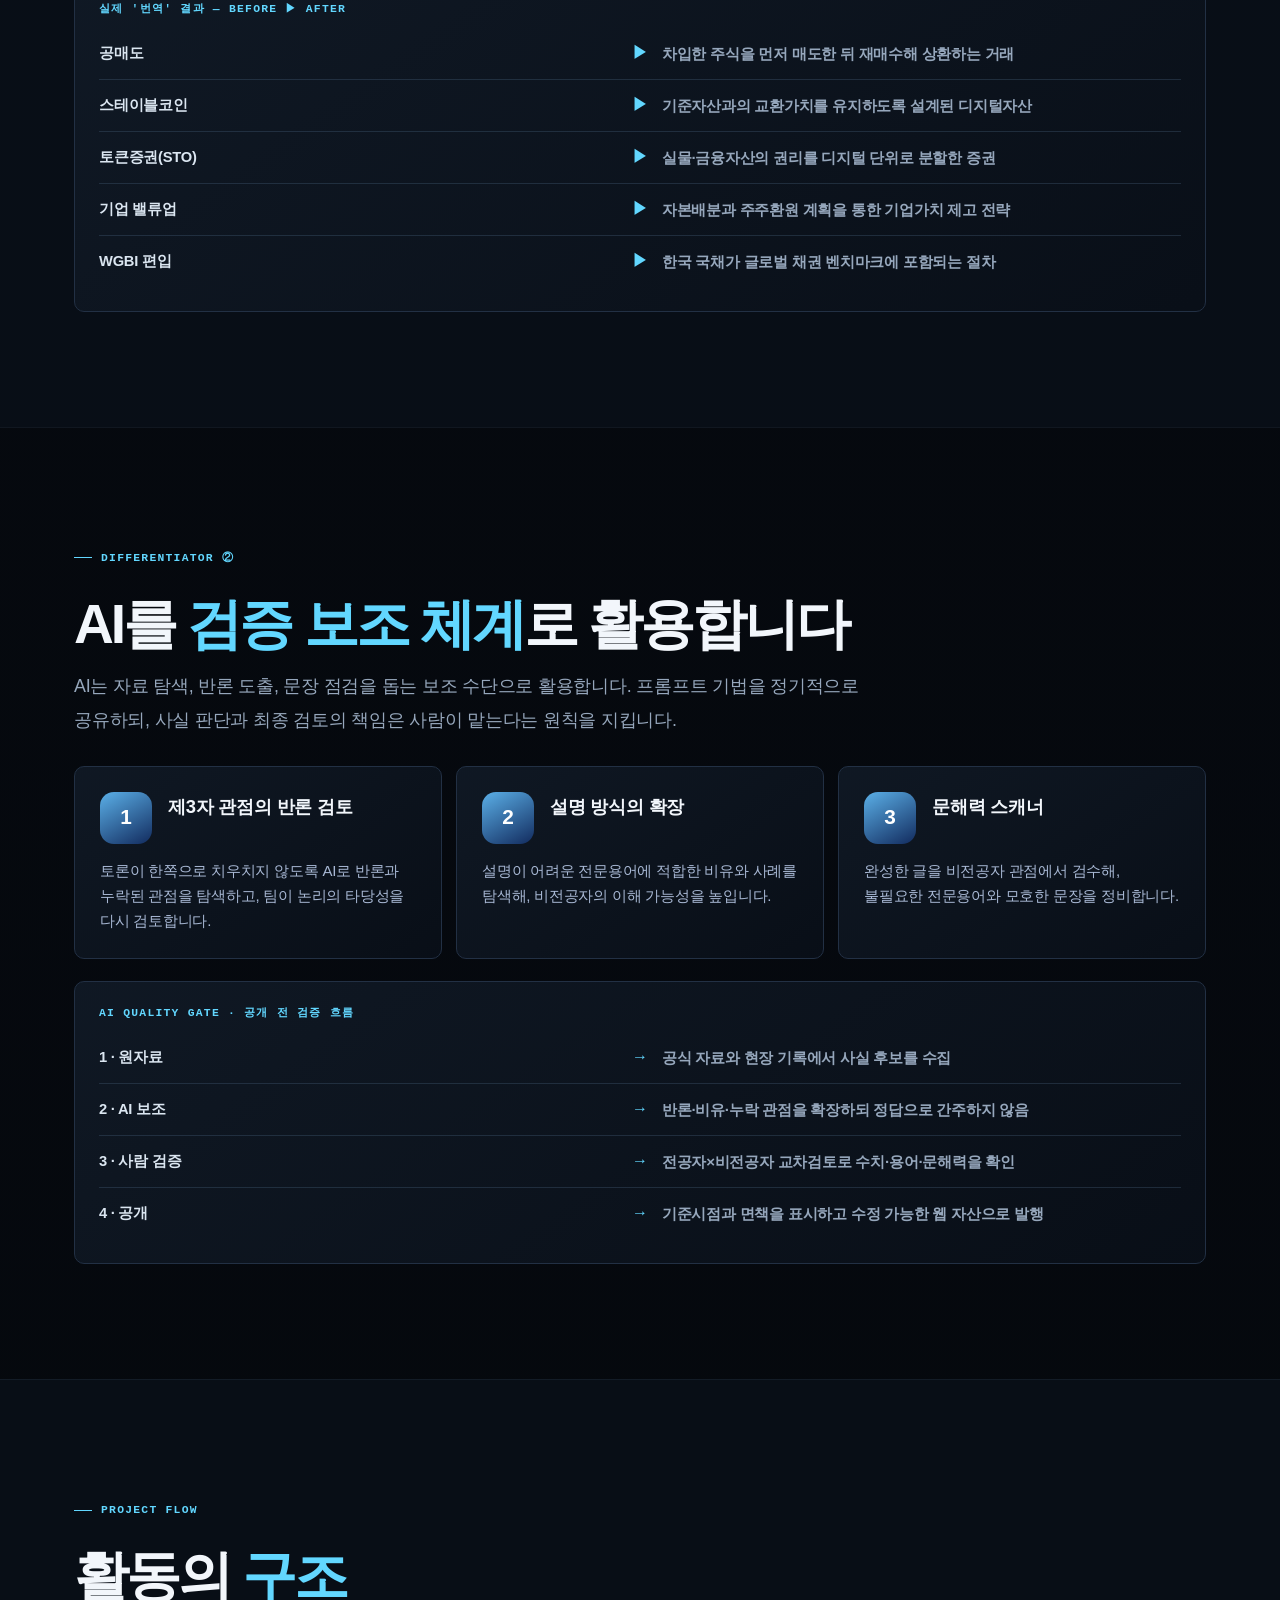
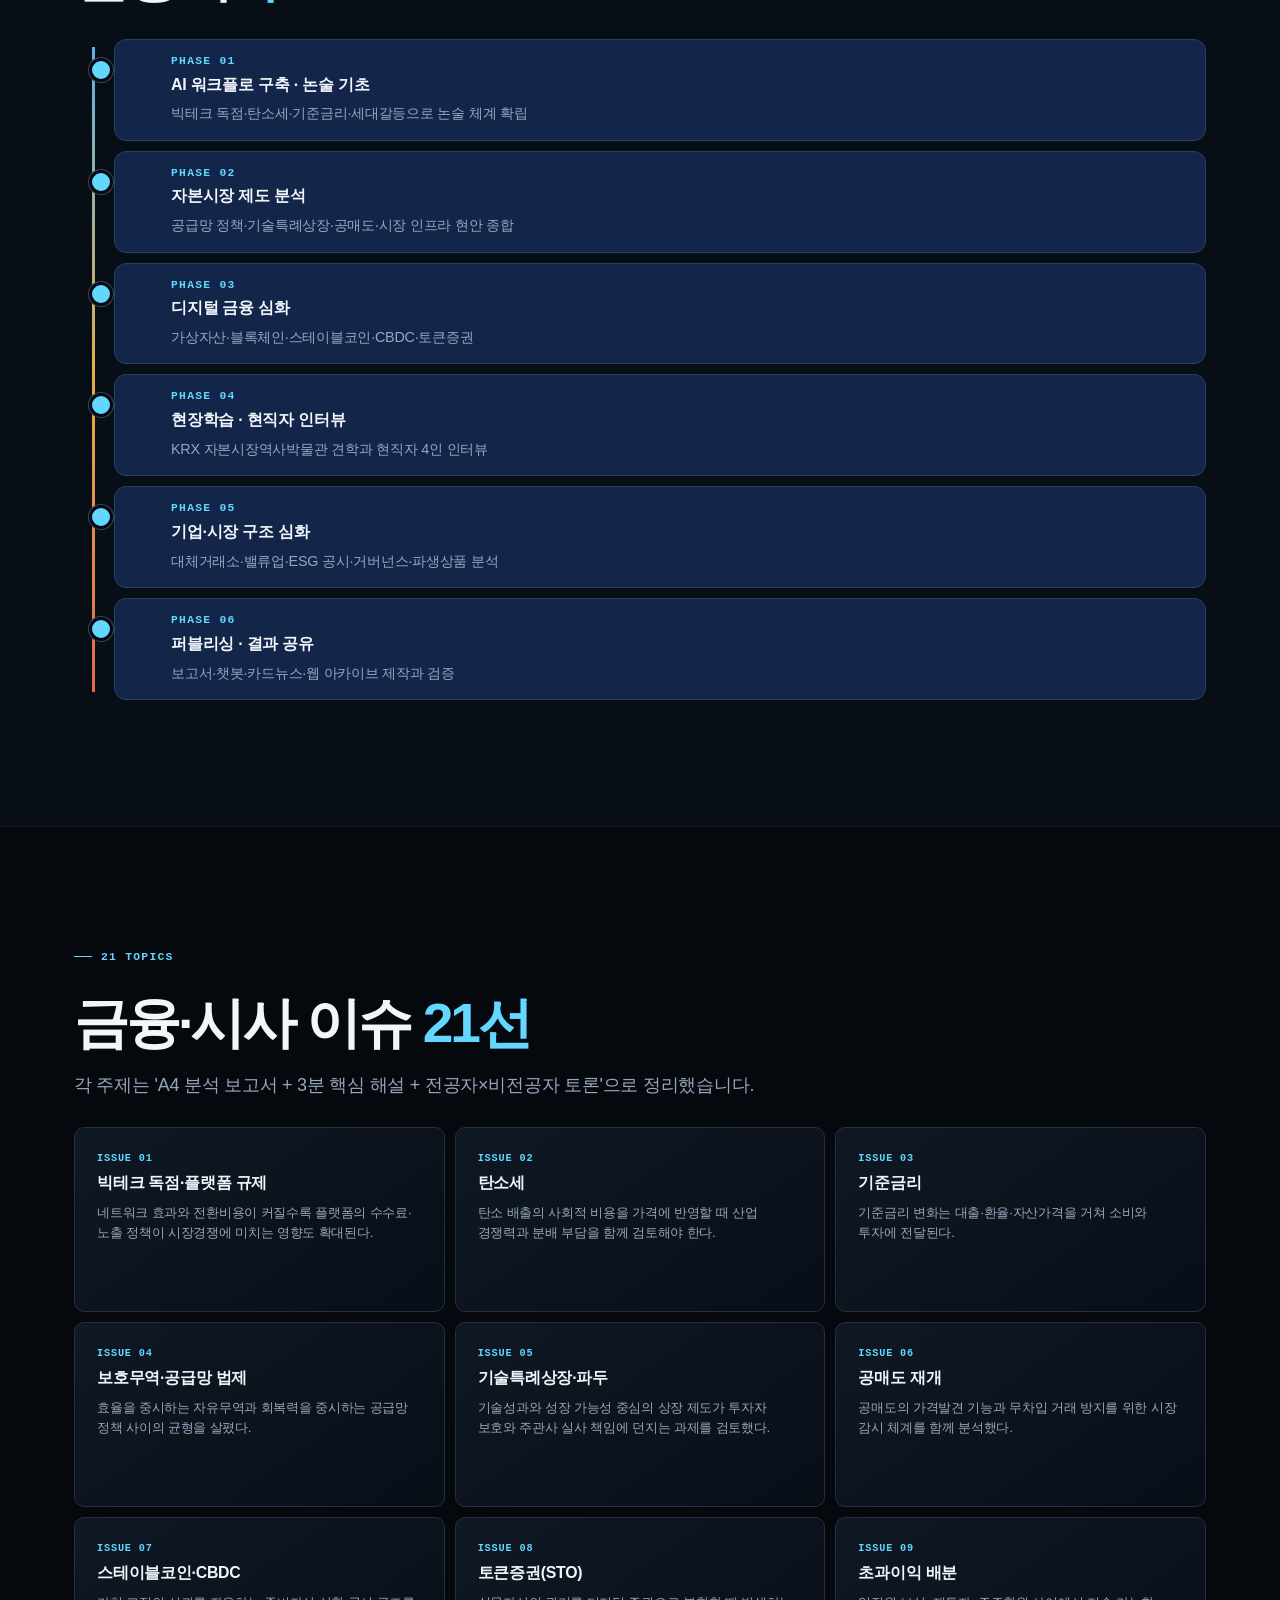
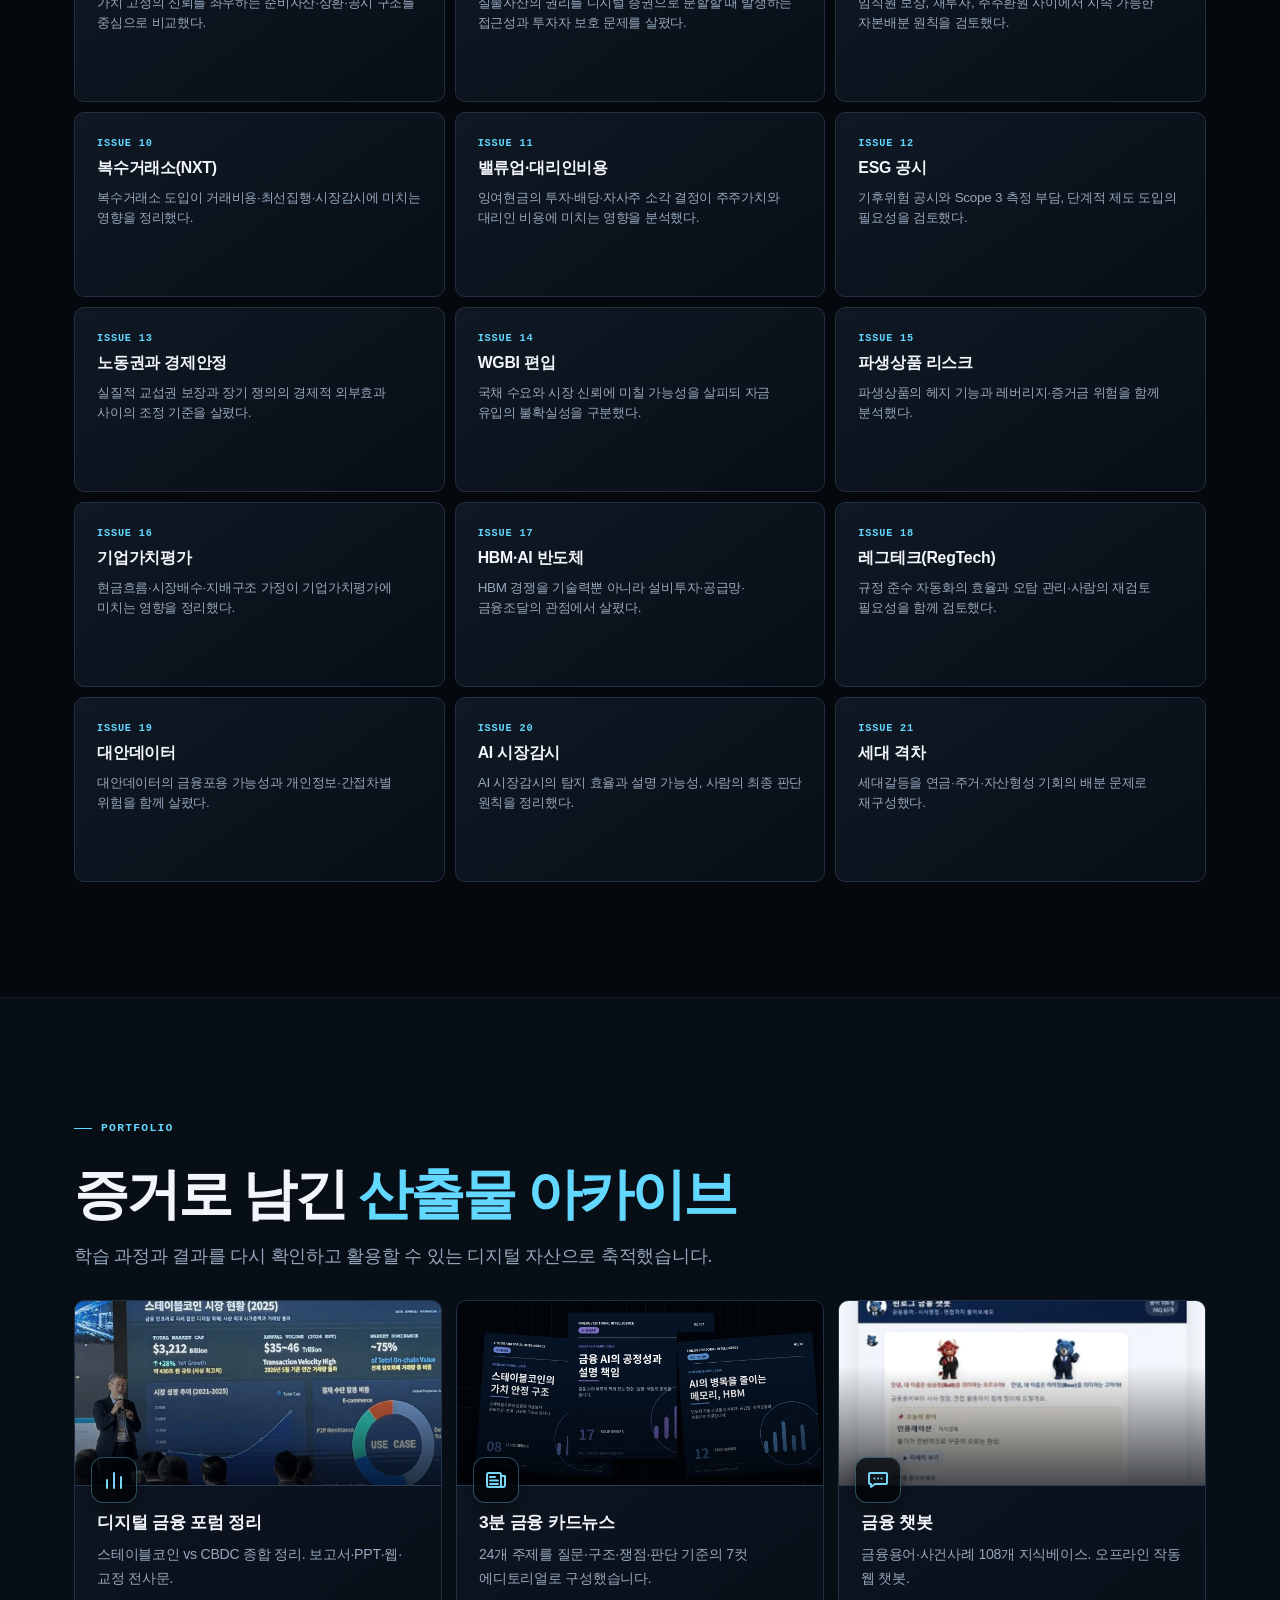
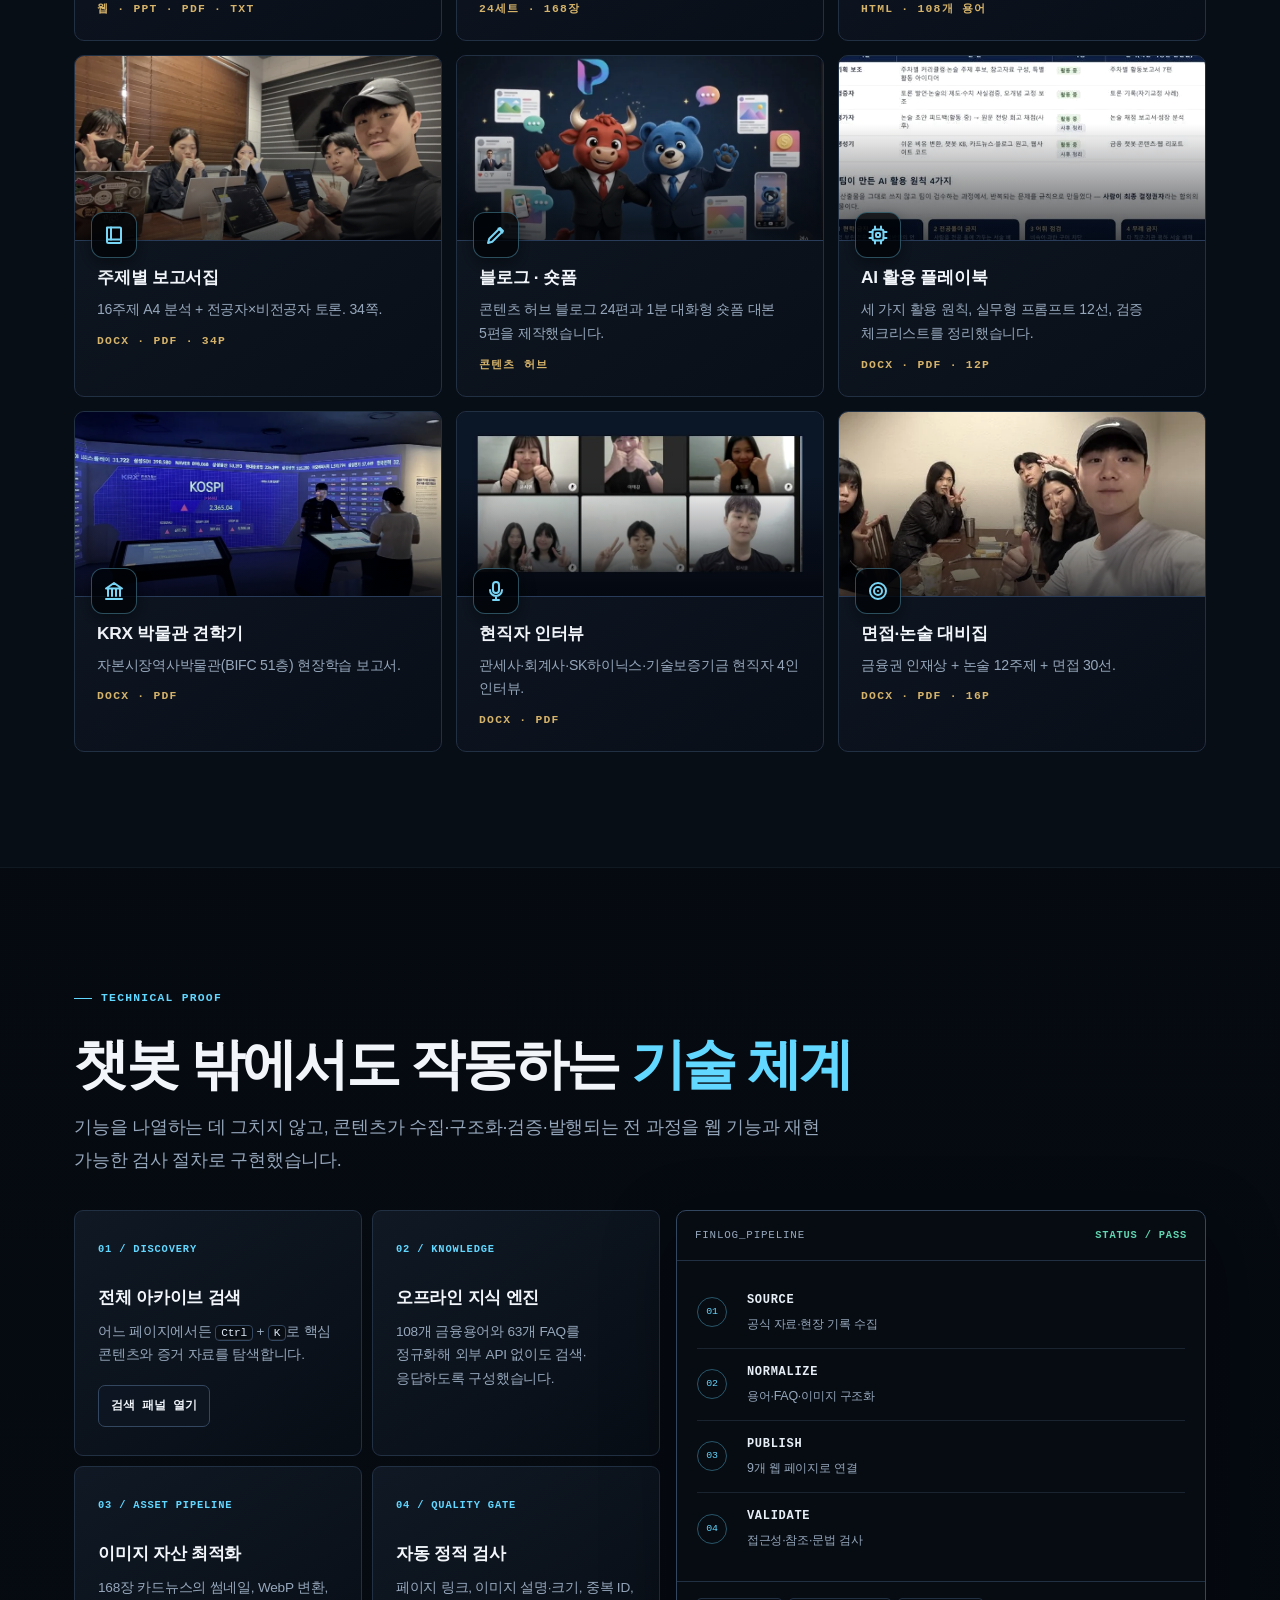
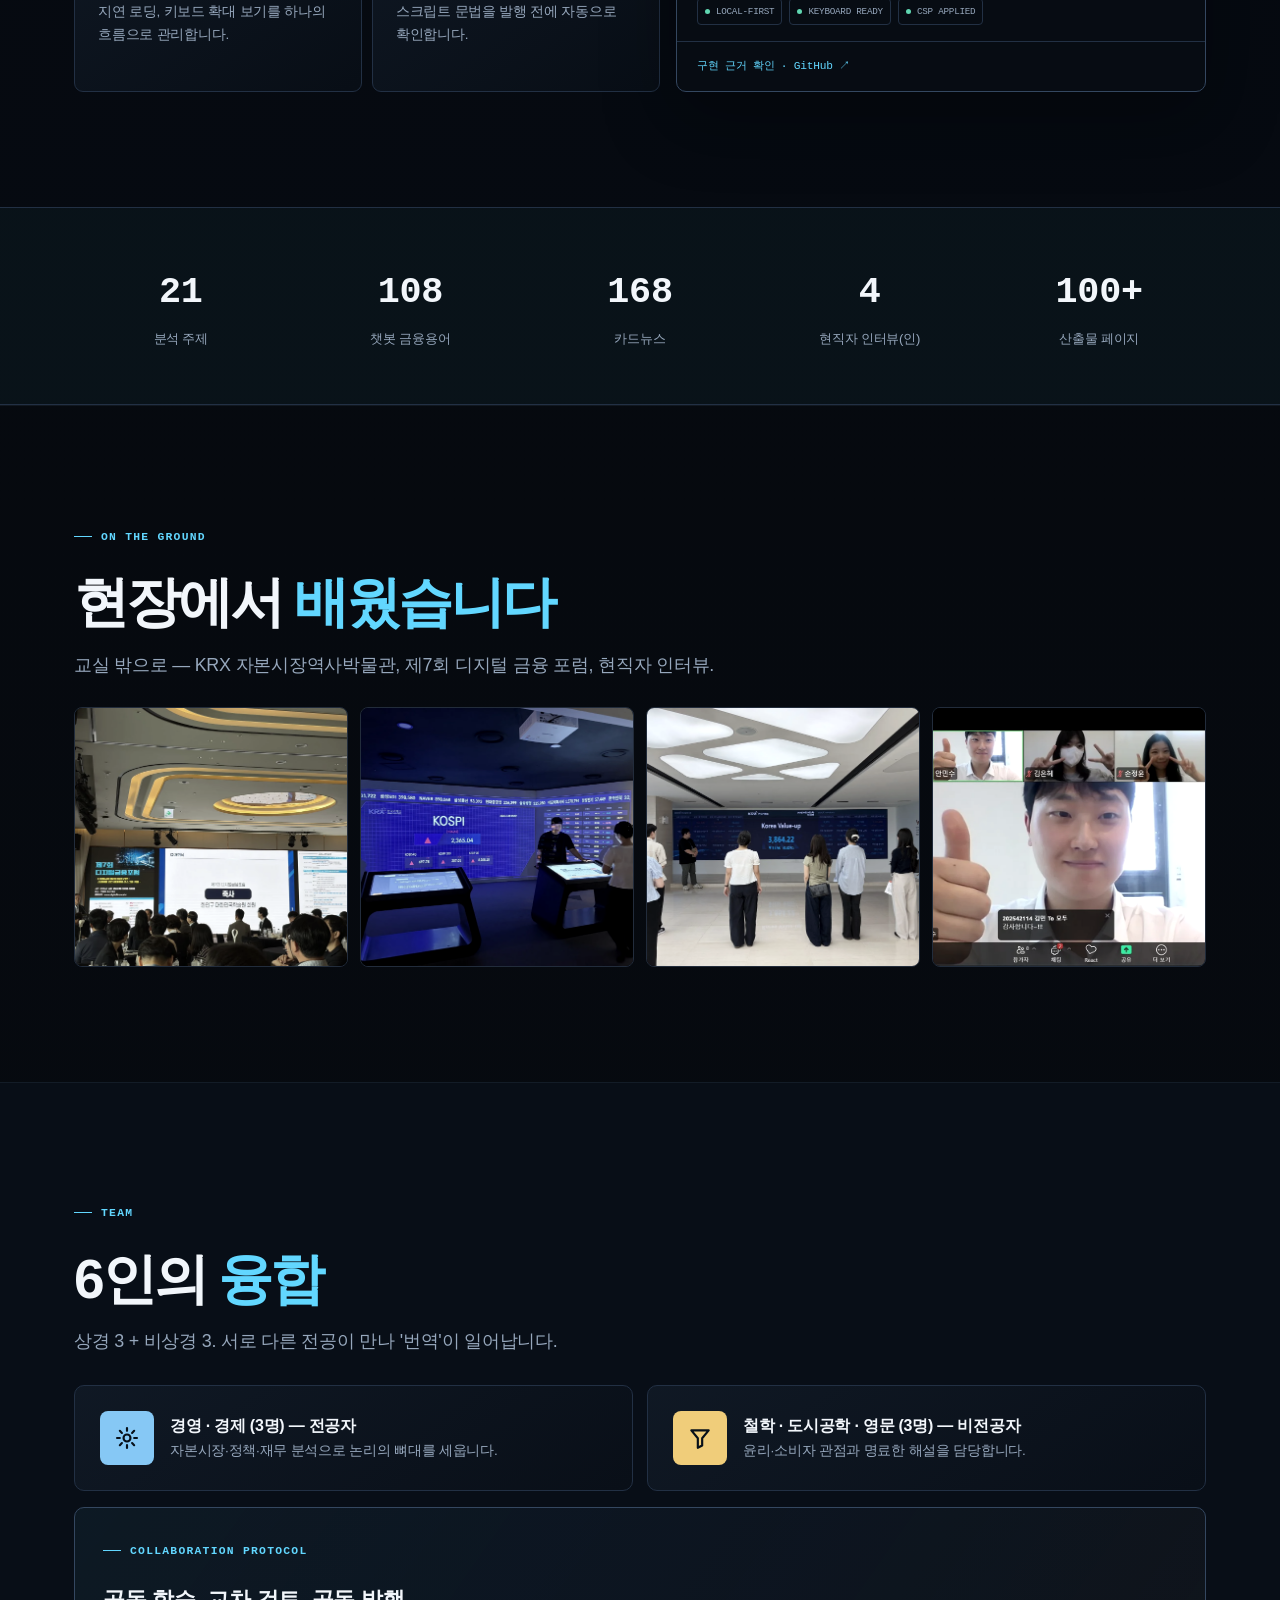
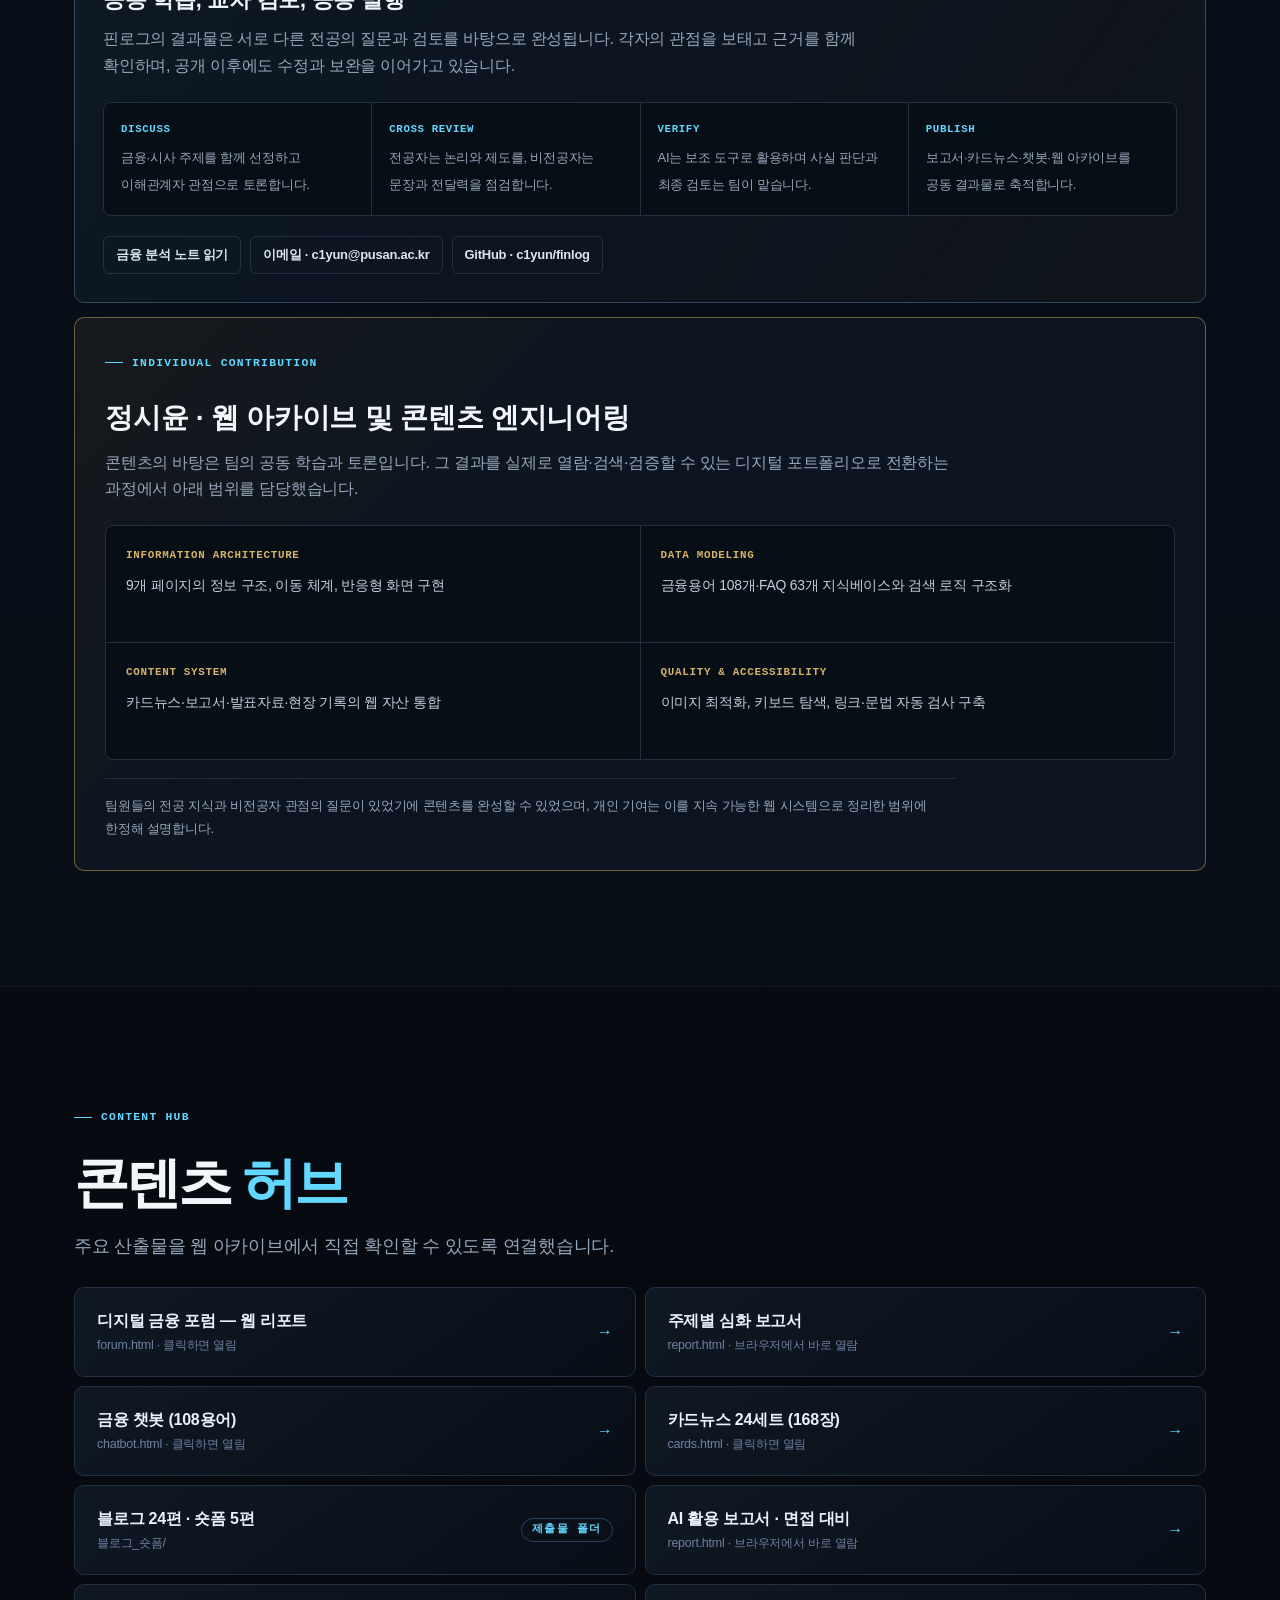
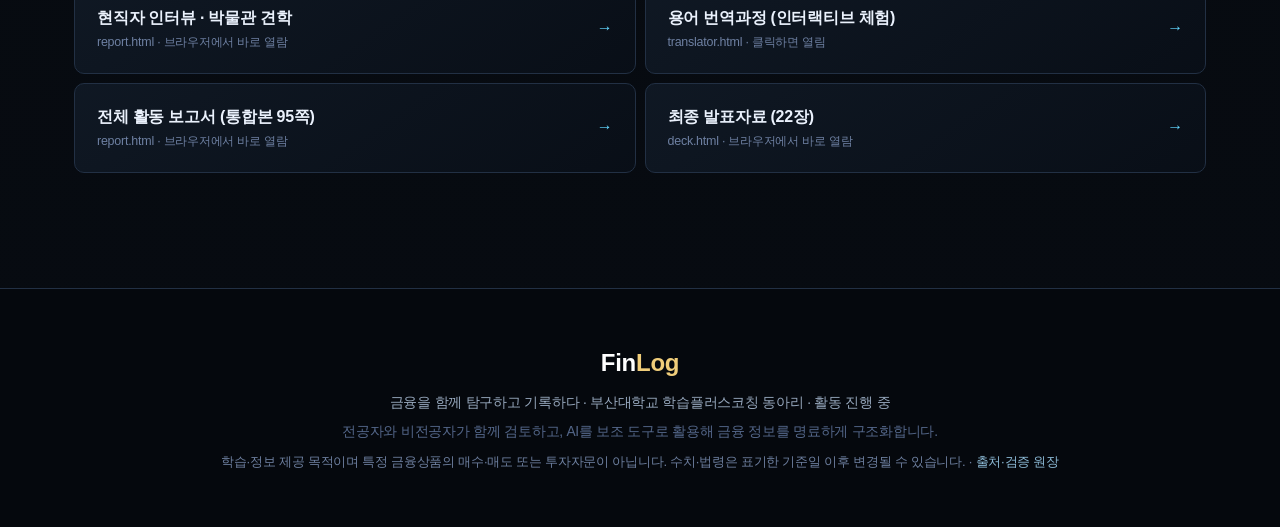
==== commit 7a4905ff: "Show individual contribution and technical proof" ====
--- a/index.html
+++ b/index.html
@@ -1,7 +1,7 @@
 <!DOCTYPE html>
 <html lang="ko">
 <head>
-<meta charset="UTF-8"><meta http-equiv="Content-Security-Policy" content="default-src 'self'; script-src 'self' 'unsafe-inline'; style-src 'self' 'unsafe-inline'; img-src 'self' data:; font-src 'self' data:; connect-src 'none'; object-src 'none'; base-uri 'self'; form-action 'none'"><meta name="referrer" content="strict-origin-when-cross-origin"><meta name="description" content="부산대 학습플러스코칭 동아리 핀로그(FinLog)의 활동 포트폴리오 — 21개 금융·시사 주제 분석, 108용어 금융챗봇, 디지털금융포럼 웹 리포트, 금융 번역기."><meta property="og:title" content="FinLog 핀로그 — 금융을 번역하는 사람들"><meta property="og:description" content="부산대 학습플러스코칭 동아리 핀로그의 활동 포트폴리오 — 21개 주제·금융챗봇·웹 리포트">
+<meta charset="UTF-8"><meta http-equiv="Content-Security-Policy" content="default-src 'self'; script-src 'self' 'unsafe-inline'; style-src 'self' 'unsafe-inline'; img-src 'self' data:; font-src 'self' data:; connect-src 'none'; object-src 'none'; base-uri 'self'; form-action 'none'"><meta name="referrer" content="strict-origin-when-cross-origin"><meta name="description" content="부산대학교 핀로그의 금융 학습 포트폴리오 — 21개 주제 분석, 108개 용어 지식베이스, 168장 카드뉴스, 95쪽 보고서와 웹 시스템 구현 기록."><meta property="og:title" content="FinLog — 검증 가능한 금융 콘텐츠 아카이브"><meta property="og:description" content="공식 자료, AI 보조, 팀 교차 검토를 거쳐 금융 학습 결과를 검색 가능한 웹 자산으로 구조화했습니다.">
 <link rel="icon" href="assets/images/brand/finlog-mark.png">
 <meta name="viewport" content="width=device-width, initial-scale=1.0">
 <title>FinLog · 핀로그 포트폴리오</title>
@@ -155,10 +155,10 @@
 <style>body{word-break:keep-all;overflow-wrap:break-word}</style>
 <meta property="og:type" content="website">
 <meta property="og:url" content="https://c1yun.github.io/finlog/">
-<meta property="og:image" content="https://c1yun.github.io/finlog/og.png">
+<meta property="og:image" content="https://c1yun.github.io/finlog/og-v2.png">
 <meta property="og:image:width" content="1200"><meta property="og:image:height" content="630">
 <meta name="twitter:card" content="summary_large_image">
-<meta name="twitter:image" content="https://c1yun.github.io/finlog/og.png">
+<meta name="twitter:image" content="https://c1yun.github.io/finlog/og-v2.png">
 <link rel="stylesheet" href="assets/finlog-lab.css">
 <script defer src="assets/finlog-lab.js"></script>
 </head>
@@ -294,17 +294,43 @@
   <span class="eyebrow">Portfolio</span>
   <div class="bar"></div>
   <h2>증거로 남긴 <span class="a">산출물 아카이브</span></h2>
-  <p class="lead">학습으로 끝내지 않고, '쓸 수 있는 자산'으로 남겼습니다.</p>
+  <p class="lead">학습 과정과 결과를 다시 확인하고 활용할 수 있는 디지털 자산으로 축적했습니다.</p>
   <div class="deliv">
     <div class="dcard" role="link" tabindex="0" style="cursor:pointer" onclick="location.href='forum.html'" onkeydown="if(event.key==='Enter')location.href='forum.html'"><div class="ph" style="background-image:url('assets/images/portfolio/digital-finance-forum.webp');background-size:cover;background-position:25% 42%"><div class="ic"><svg viewBox="0 0 24 24" width="24" height="24" fill="none" stroke="currentColor" stroke-width="2" stroke-linecap="round" stroke-linejoin="round" aria-hidden="true"><line x1="5" y1="20" x2="5" y2="12"/><line x1="12" y1="20" x2="12" y2="5"/><line x1="19" y1="20" x2="19" y2="9"/></svg></div></div><div class="bd"><h4>디지털 금융 포럼 정리</h4><p>스테이블코인 vs CBDC 종합 정리. 보고서·PPT·웹·교정 전사문.</p><div class="meta">웹 · PPT · PDF · TXT</div></div></div>
-    <div class="dcard"><div class="ph" style="background-image:url('assets/images/portfolio/card-news.webp');background-size:cover;background-position:center"><div class="ic"><svg viewBox="0 0 24 24" width="24" height="24" fill="none" stroke="currentColor" stroke-width="2" stroke-linecap="round" stroke-linejoin="round" aria-hidden="true"><rect x="3" y="5" width="14" height="14" rx="1.5"/><path d="M17 8h4v9a2 2 0 0 1-2 2H6"/><line x1="6" y1="9" x2="11" y2="9"/><line x1="6" y1="12.5" x2="14" y2="12.5"/><line x1="6" y1="16" x2="14" y2="16"/></svg></div></div><div class="bd"><h4>3분 금융 카드뉴스</h4><p>21개 주제를 비전공자용 스낵 콘텐츠로. 경제용어·비유·시장흐름.</p><div class="meta">168장 · 인스타형</div></div></div>
+    <div class="dcard" role="link" tabindex="0" style="cursor:pointer" onclick="location.href='cards.html'" onkeydown="if(event.key==='Enter')location.href='cards.html'"><div class="ph" style="background-image:url('assets/images/portfolio/card-news-v2.webp');background-size:cover;background-position:center"><div class="ic"><svg viewBox="0 0 24 24" width="24" height="24" fill="none" stroke="currentColor" stroke-width="2" stroke-linecap="round" stroke-linejoin="round" aria-hidden="true"><rect x="3" y="5" width="14" height="14" rx="1.5"/><path d="M17 8h4v9a2 2 0 0 1-2 2H6"/><line x1="6" y1="9" x2="11" y2="9"/><line x1="6" y1="12.5" x2="14" y2="12.5"/><line x1="6" y1="16" x2="14" y2="16"/></svg></div></div><div class="bd"><h4>3분 금융 카드뉴스</h4><p>24개 주제를 질문·구조·쟁점·판단 기준의 7컷 에디토리얼로 구성했습니다.</p><div class="meta">24세트 · 168장</div></div></div>
     <div class="dcard" role="link" tabindex="0" style="cursor:pointer" onclick="location.href='chatbot.html'" onkeydown="if(event.key==='Enter')location.href='chatbot.html'"><div class="ph" style="background-image:url('assets/images/portfolio/finance-chatbot.webp');background-size:cover;background-position:center"><div class="ic"><svg viewBox="0 0 24 24" width="24" height="24" fill="none" stroke="currentColor" stroke-width="2" stroke-linecap="round" stroke-linejoin="round" aria-hidden="true"><path d="M4 5h16a1 1 0 0 1 1 1v9a1 1 0 0 1-1 1H9l-4 3v-3H4a1 1 0 0 1-1-1V6a1 1 0 0 1 1-1z"/><circle cx="8.5" cy="10.5" r="1" fill="currentColor" stroke="none"/><circle cx="12" cy="10.5" r="1" fill="currentColor" stroke="none"/><circle cx="15.5" cy="10.5" r="1" fill="currentColor" stroke="none"/></svg></div></div><div class="bd"><h4>금융 챗봇</h4><p>금융용어·사건사례 108개 지식베이스. 오프라인 작동 웹 챗봇.</p><div class="meta">HTML · 108개 용어</div></div></div>
     <div class="dcard"><div class="ph" style="background-image:url('assets/images/portfolio/topic-reports.webp');background-size:cover;background-position:center"><div class="ic"><svg viewBox="0 0 24 24" width="24" height="24" fill="none" stroke="currentColor" stroke-width="2" stroke-linecap="round" stroke-linejoin="round" aria-hidden="true"><path d="M5 4.5h13a1 1 0 0 1 1 1V19a1 1 0 0 1-1 1H6.5A1.5 1.5 0 0 1 5 18.5z"/><path d="M5 16.5h14"/><line x1="9" y1="4.5" x2="9" y2="16.5"/></svg></div></div><div class="bd"><h4>주제별 보고서집</h4><p>16주제 A4 분석 + 전공자×비전공자 토론. 34쪽.</p><div class="meta">DOCX · PDF · 34p</div></div></div>
-    <div class="dcard"><div class="ph" style="background-image:url('assets/images/portfolio/content-hub.webp');background-size:cover;background-position:center"><div class="ic"><svg viewBox="0 0 24 24" width="24" height="24" fill="none" stroke="currentColor" stroke-width="2" stroke-linecap="round" stroke-linejoin="round" aria-hidden="true"><path d="M14.5 5.5l4 4M4 20l1.2-4.2L16 5l3 3L8.2 18.8z"/></svg></div></div><div class="bd"><h4>블로그 · 숏폼</h4><p>콘텐츠 허브 블로그 24편 + 1분 티키타카 숏폼 대본 5편.</p><div class="meta">콘텐츠 허브</div></div></div>
-    <div class="dcard"><div class="ph" style="background-image:url('assets/images/portfolio/ai-playbook.webp');background-size:cover;background-position:center"><div class="ic"><svg viewBox="0 0 24 24" width="24" height="24" fill="none" stroke="currentColor" stroke-width="2" stroke-linecap="round" stroke-linejoin="round" aria-hidden="true"><rect x="6.5" y="6.5" width="11" height="11" rx="2"/><rect x="10" y="10" width="4" height="4" rx="1"/><path d="M9 3.5v3M15 3.5v3M9 17.5v3M15 17.5v3M3.5 9h3M3.5 15h3M17.5 9h3M17.5 15h3"/></svg></div></div><div class="bd"><h4>AI 활용 플레이북</h4><p>3대 활용법 + 복붙용 프롬프트 12선 + 검증 체크리스트.</p><div class="meta">DOCX · PDF · 12p</div></div></div>
+    <div class="dcard"><div class="ph" style="background-image:url('assets/images/portfolio/content-hub.webp');background-size:cover;background-position:center"><div class="ic"><svg viewBox="0 0 24 24" width="24" height="24" fill="none" stroke="currentColor" stroke-width="2" stroke-linecap="round" stroke-linejoin="round" aria-hidden="true"><path d="M14.5 5.5l4 4M4 20l1.2-4.2L16 5l3 3L8.2 18.8z"/></svg></div></div><div class="bd"><h4>블로그 · 숏폼</h4><p>콘텐츠 허브 블로그 24편과 1분 대화형 숏폼 대본 5편을 제작했습니다.</p><div class="meta">콘텐츠 허브</div></div></div>
+    <div class="dcard"><div class="ph" style="background-image:url('assets/images/portfolio/ai-playbook.webp');background-size:cover;background-position:center"><div class="ic"><svg viewBox="0 0 24 24" width="24" height="24" fill="none" stroke="currentColor" stroke-width="2" stroke-linecap="round" stroke-linejoin="round" aria-hidden="true"><rect x="6.5" y="6.5" width="11" height="11" rx="2"/><rect x="10" y="10" width="4" height="4" rx="1"/><path d="M9 3.5v3M15 3.5v3M9 17.5v3M15 17.5v3M3.5 9h3M3.5 15h3M17.5 9h3M17.5 15h3"/></svg></div></div><div class="bd"><h4>AI 활용 플레이북</h4><p>세 가지 활용 원칙, 실무형 프롬프트 12선, 검증 체크리스트를 정리했습니다.</p><div class="meta">DOCX · PDF · 12p</div></div></div>
     <div class="dcard"><div class="ph" style="background-image:url('assets/images/portfolio/krx-museum.webp');background-size:cover;background-position:center"><div class="ic"><svg viewBox="0 0 24 24" width="24" height="24" fill="none" stroke="currentColor" stroke-width="2" stroke-linecap="round" stroke-linejoin="round" aria-hidden="true"><path d="M4 9.5h16M12 4l8 5.5H4zM6 10v7M10 10v7M14 10v7M18 10v7M4 20h16"/></svg></div></div><div class="bd"><h4>KRX 박물관 견학기</h4><p>자본시장역사박물관(BIFC 51층) 현장학습 보고서.</p><div class="meta">DOCX · PDF</div></div></div>
     <div class="dcard"><div class="ph" style="background-image:url('assets/images/portfolio/professional-interviews.webp');background-size:cover;background-position:center"><div class="ic"><svg viewBox="0 0 24 24" width="24" height="24" fill="none" stroke="currentColor" stroke-width="2" stroke-linecap="round" stroke-linejoin="round" aria-hidden="true"><rect x="9" y="3" width="6" height="11" rx="3"/><path d="M6 11a6 6 0 0 0 12 0M12 17v4M9 21h6"/></svg></div></div><div class="bd"><h4>현직자 인터뷰</h4><p>관세사·회계사·SK하이닉스·기술보증기금 현직자 4인 인터뷰.</p><div class="meta">DOCX · PDF</div></div></div>
     <div class="dcard"><div class="ph" style="background-image:url('assets/images/portfolio/interview-prep.webp');background-size:cover;background-position:center"><div class="ic"><svg viewBox="0 0 24 24" width="24" height="24" fill="none" stroke="currentColor" stroke-width="2" stroke-linecap="round" stroke-linejoin="round" aria-hidden="true"><circle cx="12" cy="12" r="8"/><circle cx="12" cy="12" r="4"/><circle cx="12" cy="12" r="1" fill="currentColor" stroke="none"/></svg></div></div><div class="bd"><h4>면접·논술 대비집</h4><p>금융권 인재상 + 논술 12주제 + 면접 30선.</p><div class="meta">DOCX · PDF · 16p</div></div></div>
+  </div>
+</div></section>
+
+<section id="technology"><div class="wrap reveal">
+  <span class="eyebrow">Technical proof</span>
+  <div class="bar"></div>
+  <h2>챗봇 밖에서도 작동하는 <span class="a">기술 체계</span></h2>
+  <p class="lead">기능을 나열하는 데 그치지 않고, 콘텐츠가 수집·구조화·검증·발행되는 전 과정을 웹 기능과 재현 가능한 검사 절차로 구현했습니다.</p>
+  <div class="tech-layout">
+    <div class="tech-capabilities">
+      <article class="tech-cap"><span>01 / DISCOVERY</span><h3>전체 아카이브 검색</h3><p>어느 페이지에서든 <kbd>Ctrl</kbd> + <kbd>K</kbd>로 핵심 콘텐츠와 증거 자료를 탐색합니다.</p><button type="button" data-command-palette>검색 패널 열기</button></article>
+      <article class="tech-cap"><span>02 / KNOWLEDGE</span><h3>오프라인 지식 엔진</h3><p>108개 금융용어와 63개 FAQ를 정규화해 외부 API 없이도 검색·응답하도록 구성했습니다.</p></article>
+      <article class="tech-cap"><span>03 / ASSET PIPELINE</span><h3>이미지 자산 최적화</h3><p>168장 카드뉴스의 썸네일, WebP 변환, 지연 로딩, 키보드 확대 보기를 하나의 흐름으로 관리합니다.</p></article>
+      <article class="tech-cap"><span>04 / QUALITY GATE</span><h3>자동 정적 검사</h3><p>페이지 링크, 이미지 설명·크기, 중복 ID, 스크립트 문법을 발행 전에 자동으로 확인합니다.</p></article>
+    </div>
+    <aside class="tech-console" aria-label="핀로그 콘텐츠 발행 파이프라인">
+      <div class="tech-console__head"><span>FINLOG_PIPELINE</span><b>STATUS / PASS</b></div>
+      <ol class="tech-pipeline">
+        <li><i>01</i><div><b>SOURCE</b><span>공식 자료·현장 기록 수집</span></div></li>
+        <li><i>02</i><div><b>NORMALIZE</b><span>용어·FAQ·이미지 구조화</span></div></li>
+        <li><i>03</i><div><b>PUBLISH</b><span>9개 웹 페이지로 연결</span></div></li>
+        <li><i>04</i><div><b>VALIDATE</b><span>접근성·참조·문법 검사</span></div></li>
+      </ol>
+      <div class="tech-signals"><span><i></i>LOCAL-FIRST</span><span><i></i>KEYBOARD READY</span><span><i></i>CSP APPLIED</span></div>
+      <a href="https://github.com/c1yun/finlog" target="_blank" rel="noopener noreferrer">구현 근거 확인 · GitHub ↗</a>
+    </aside>
   </div>
 </div></section>
 
@@ -356,6 +382,18 @@
       <a href="https://github.com/c1yun/finlog" target="_blank" rel="noopener">GitHub · c1yun/finlog</a>
     </div>
   </div>
+  <article class="contribution-note">
+    <div class="eyebrow">Individual contribution</div>
+    <h3>정시윤 · 웹 아카이브 및 콘텐츠 엔지니어링</h3>
+    <p>콘텐츠의 바탕은 팀의 공동 학습과 토론입니다. 그 결과를 실제로 열람·검색·검증할 수 있는 디지털 포트폴리오로 전환하는 과정에서 아래 범위를 담당했습니다.</p>
+    <div class="contribution-grid">
+      <div><b>INFORMATION ARCHITECTURE</b><span>9개 페이지의 정보 구조, 이동 체계, 반응형 화면 구현</span></div>
+      <div><b>DATA MODELING</b><span>금융용어 108개·FAQ 63개 지식베이스와 검색 로직 구조화</span></div>
+      <div><b>CONTENT SYSTEM</b><span>카드뉴스·보고서·발표자료·현장 기록의 웹 자산 통합</span></div>
+      <div><b>QUALITY & ACCESSIBILITY</b><span>이미지 최적화, 키보드 탐색, 링크·문법 자동 검사 구축</span></div>
+    </div>
+    <p class="contribution-note__closing">팀원들의 전공 지식과 비전공자 관점의 질문이 있었기에 콘텐츠를 완성할 수 있었으며, 개인 기여는 이를 지속 가능한 웹 시스템으로 정리한 범위에 한정해 설명합니다.</p>
+  </article>
 </div></section>
 
 <section id="hub"><div class="wrap reveal">
@@ -380,7 +418,7 @@
 <footer>
   <div class="wrap">
     <div class="lg">Fin<span style="color:var(--gold2)">Log</span></div>
-    <p>금융을 함께 탐구하고 기록하다 · 부산대학교 학습플러스코칭 동아리 · 2026년</p>
+    <p>금융을 함께 탐구하고 기록하다 · 부산대학교 학습플러스코칭 동아리 · 활동 진행 중</p>
     <p style="margin-top:6px;color:#54678a">전공자와 비전공자가 함께 검토하고, AI를 보조 도구로 활용해 금융 정보를 명료하게 구조화합니다.</p>
     <p style="margin-top:8px;color:#6d7f9f;font-size:.82rem">학습·정보 제공 목적이며 특정 금융상품의 매수·매도 또는 투자자문이 아닙니다. 수치·법령은 표기한 기준일 이후 변경될 수 있습니다. · <a href="sources.html" style="color:#8dbbd7">출처·검증 원장</a></p>
   </div>
--- a/assets/finlog-lab.css
+++ b/assets/finlog-lab.css
@@ -220,6 +220,7 @@
 .finlog-lab .filters button,
 .finlog-lab .cats button,
 .finlog-lab .quick button,
+.finlog-lab .tech-cap button,
 .finlog-lab button.send,
 .finlog-lab .nav button {
   min-height: 42px;
@@ -411,6 +412,99 @@
 .team-note__links { display: flex; flex-wrap: wrap; gap: 9px; margin-top: 20px; }
 .team-note__links a { display: inline-flex; align-items: center; min-height: 38px; padding: 7px 12px; border: 1px solid var(--lab-line); border-radius: 6px; color: #dbe5f0 !important; font-size: .81rem; font-weight: 700; text-decoration: none; }
 .team-note__links a:hover { border-color: var(--lab-cyan); }
+
+.contribution-note {
+  margin-top: 14px;
+  padding: 30px;
+  border: 1px solid rgba(214, 179, 106, .48);
+  border-radius: 10px;
+  background: linear-gradient(135deg, rgba(214, 179, 106, .07), rgba(13, 22, 34, .94) 42%);
+}
+
+.contribution-note h3 { margin: 10px 0 9px; font-size: clamp(1.35rem, 2.4vw, 1.75rem); }
+.contribution-note > p { max-width: 850px; margin: 0; }
+.contribution-grid { display: grid; grid-template-columns: repeat(2, 1fr); gap: 1px; margin-top: 22px; border: 1px solid var(--lab-line); border-radius: 8px; background: var(--lab-line); overflow: hidden; }
+.contribution-grid > div { min-height: 116px; padding: 20px; background: rgba(7, 12, 19, .94); }
+.contribution-grid b { display: block; margin-bottom: 7px; color: var(--lab-gold); font-family: var(--lab-mono); font-size: .68rem; letter-spacing: .065em; }
+.contribution-grid span { color: #c2cfdd; font-size: .87rem; line-height: 1.65; }
+.contribution-note .contribution-note__closing { margin-top: 18px; padding-top: 16px; border-top: 1px solid var(--lab-line); color: var(--lab-muted); font-size: .83rem; }
+
+/* Technical proof */
+[data-finlog-page="index"] #technology { background: rgba(7, 12, 19, .66) !important; }
+.tech-layout { display: grid; grid-template-columns: minmax(0, 1.05fr) minmax(350px, .95fr); gap: 16px; margin-top: 32px; align-items: stretch; }
+.tech-capabilities { display: grid; grid-template-columns: repeat(2, 1fr); gap: 10px; }
+.tech-cap { min-height: 220px; padding: 23px; border: 1px solid var(--lab-line); border-radius: 9px; background: linear-gradient(145deg, rgba(16, 25, 37, .97), rgba(8, 14, 22, .97)); }
+.tech-cap > span { color: var(--lab-cyan); font-family: var(--lab-mono); font-size: .65rem; font-weight: 700; letter-spacing: .08em; }
+.tech-cap h3 { margin: 22px 0 8px; font-size: 1.08rem; }
+.tech-cap p { margin: 0; font-size: .85rem; line-height: 1.72; }
+.tech-cap kbd { padding: 1px 5px; border: 1px solid var(--lab-line-strong); border-radius: 4px; color: #dce7f2; background: #080d14; font-family: var(--lab-mono); font-size: .7rem; box-shadow: inset 0 -1px 0 rgba(255, 255, 255, .08); }
+.tech-cap button { margin-top: 18px; padding: 8px 12px; font-family: var(--lab-mono); font-size: .72rem; cursor: pointer; }
+
+.tech-console { display: flex; min-height: 450px; flex-direction: column; border: 1px solid var(--lab-line-strong); border-radius: 10px; background: #070c13; box-shadow: var(--lab-shadow); overflow: hidden; }
+.tech-console__head { display: flex; align-items: center; justify-content: space-between; min-height: 50px; padding: 0 18px; border-bottom: 1px solid var(--lab-line); color: var(--lab-muted); font-family: var(--lab-mono); font-size: .68rem; letter-spacing: .075em; }
+.tech-console__head b { color: var(--lab-teal); font-size: .65rem; }
+.tech-pipeline { display: grid; gap: 0; margin: 0; padding: 16px 20px; list-style: none; }
+.tech-pipeline li { display: grid; grid-template-columns: 38px 1fr; gap: 12px; align-items: center; min-height: 72px; border-bottom: 1px solid rgba(73, 97, 124, .28); }
+.tech-pipeline li:last-child { border-bottom: 0; }
+.tech-pipeline i { display: grid; width: 30px; height: 30px; place-items: center; border: 1px solid rgba(98, 215, 255, .36); border-radius: 50%; color: var(--lab-cyan); font-family: var(--lab-mono); font-size: .62rem; font-style: normal; }
+.tech-pipeline b { display: block; color: #e8eff7; font-family: var(--lab-mono); font-size: .75rem; letter-spacing: .06em; }
+.tech-pipeline span { display: block; margin-top: 4px; color: var(--lab-muted); font-size: .78rem; }
+.tech-signals { display: flex; flex-wrap: wrap; gap: 7px; margin-top: auto; padding: 16px 20px; border-top: 1px solid var(--lab-line); }
+.tech-signals span { display: inline-flex; align-items: center; gap: 6px; padding: 5px 7px; border: 1px solid var(--lab-line); border-radius: 4px; color: var(--lab-muted); font-family: var(--lab-mono); font-size: .58rem; }
+.tech-signals i { width: 5px; height: 5px; border-radius: 50%; background: var(--lab-teal); }
+.tech-console > a { padding: 15px 20px; border-top: 1px solid var(--lab-line); color: var(--lab-cyan) !important; font-family: var(--lab-mono); font-size: .7rem; text-decoration: none; }
+
+/* Global archive command palette */
+.lab-command-trigger {
+  position: fixed;
+  left: 20px;
+  bottom: 20px;
+  z-index: 80;
+  display: inline-flex;
+  align-items: center;
+  gap: 8px;
+  min-height: 42px;
+  padding: 0 12px;
+  border: 1px solid var(--lab-line-strong) !important;
+  border-radius: 7px !important;
+  color: #dce7f2 !important;
+  background: rgba(8, 13, 20, .91) !important;
+  box-shadow: 0 10px 30px rgba(0, 0, 0, .25) !important;
+  font-family: var(--lab-mono) !important;
+  font-size: .67rem !important;
+  cursor: pointer;
+  backdrop-filter: blur(12px);
+}
+.lab-command-trigger span { color: var(--lab-cyan); font-size: .95rem; }
+.lab-command-trigger kbd { color: var(--lab-muted); font-family: inherit; font-size: .58rem; }
+
+.lab-command {
+  width: min(680px, calc(100% - 28px));
+  max-height: min(680px, calc(100dvh - 40px));
+  margin: auto;
+  padding: 0;
+  border: 1px solid var(--lab-line-strong);
+  border-radius: 11px;
+  color: var(--lab-text);
+  background: #080e16;
+  box-shadow: 0 32px 100px rgba(0, 0, 0, .62);
+  overflow: hidden;
+}
+.lab-command::backdrop { background: rgba(1, 4, 8, .76); backdrop-filter: blur(8px); }
+.lab-command__head { display: flex; align-items: center; gap: 10px; padding: 14px; border-bottom: 1px solid var(--lab-line); }
+.lab-command__head span { color: var(--lab-cyan); font-family: var(--lab-mono); font-size: .7rem; }
+.lab-command__head input { flex: 1; min-width: 0; padding: 10px 12px; border: 0 !important; color: var(--lab-text) !important; background: transparent !important; font-size: .98rem; }
+.lab-command__head input:focus { outline: 0 !important; }
+.lab-command__close { width: 34px; min-height: 34px !important; padding: 0; cursor: pointer; }
+.lab-command__meta { display: flex; justify-content: space-between; padding: 9px 16px; border-bottom: 1px solid rgba(73, 97, 124, .24); color: var(--lab-muted); font-family: var(--lab-mono); font-size: .61rem; }
+.lab-command__results { display: grid; max-height: 470px; gap: 4px; padding: 8px; overflow-y: auto; }
+.lab-command__result { display: grid; grid-template-columns: 32px 1fr auto; gap: 10px; align-items: center; min-height: 58px; padding: 8px 10px; border: 1px solid transparent; border-radius: 7px; color: var(--lab-text) !important; text-decoration: none; }
+.lab-command__result:hover, .lab-command__result:focus-visible { border-color: var(--lab-line-strong); background: rgba(98, 215, 255, .06); }
+.lab-command__result i { display: grid; width: 28px; height: 28px; place-items: center; border: 1px solid var(--lab-line); border-radius: 5px; color: var(--lab-cyan); font-family: var(--lab-mono); font-size: .6rem; font-style: normal; }
+.lab-command__result b { display: block; color: #e7eef7; font-size: .86rem; }
+.lab-command__result small { display: block; margin-top: 2px; color: var(--lab-muted); font-size: .71rem; }
+.lab-command__result > span:last-child { color: var(--lab-muted); font-family: var(--lab-mono); font-size: .65rem; }
+.lab-command__empty { padding: 42px 20px; color: var(--lab-muted); text-align: center; }
 
 [data-finlog-page="index"] .hub { gap: 9px !important; }
 [data-finlog-page="index"] .hl { padding: 20px 22px !important; }
@@ -532,6 +626,7 @@
   [data-finlog-page="index"] .deliv,
   [data-finlog-page="index"] .thook { grid-template-columns: repeat(2, 1fr) !important; }
   .team-note__grid { grid-template-columns: repeat(2, 1fr); }
+  .tech-layout { grid-template-columns: 1fr; }
 }
 
 @media (max-width: 720px) {
@@ -557,6 +652,11 @@
   [data-finlog-page="index"] .thk { min-height: 0; }
   .team-note { padding: 22px; }
   .team-note__grid { grid-template-columns: 1fr; }
+  .contribution-note { padding: 22px; }
+  .contribution-grid, .tech-capabilities { grid-template-columns: 1fr; }
+  .tech-cap { min-height: 0; }
+  .lab-command-trigger { left: 14px; bottom: 14px; }
+  .lab-command-trigger kbd { display: none; }
   .lab-backtop { right: 14px; bottom: 14px; }
 }
 
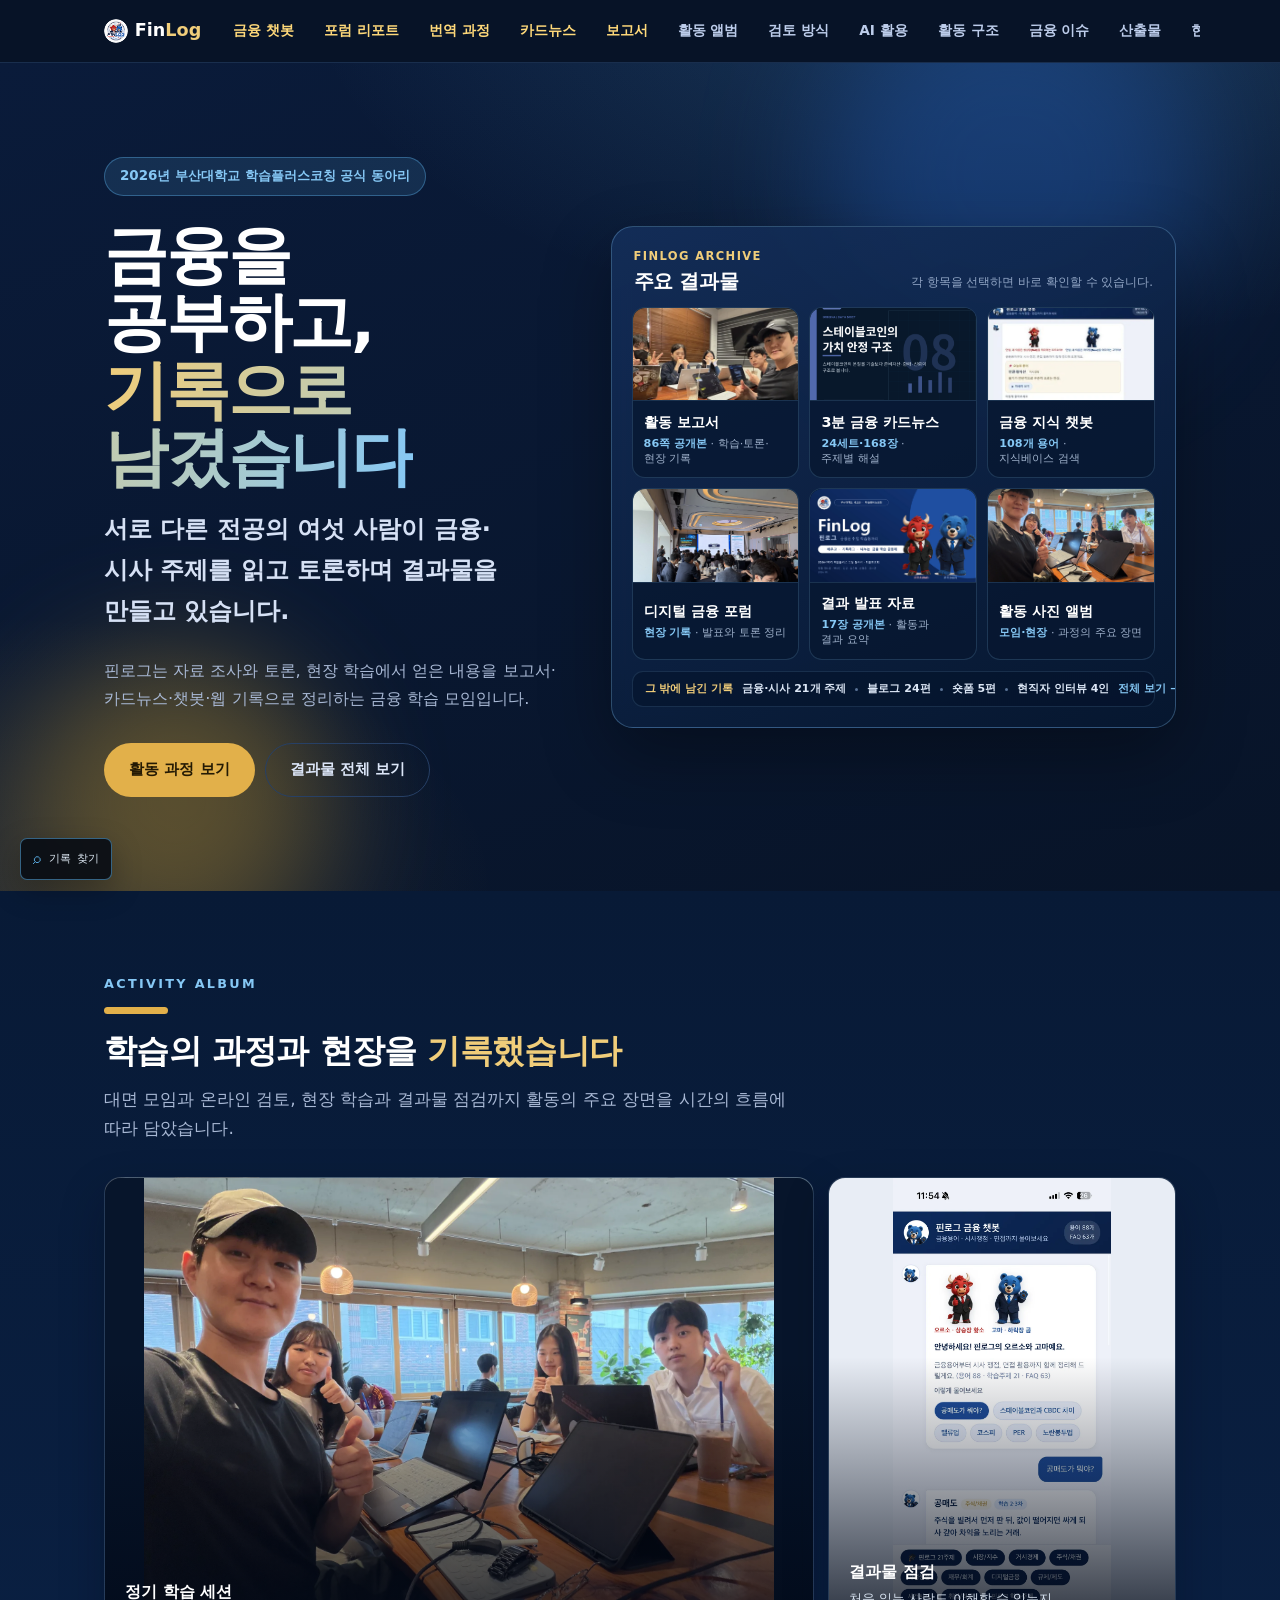
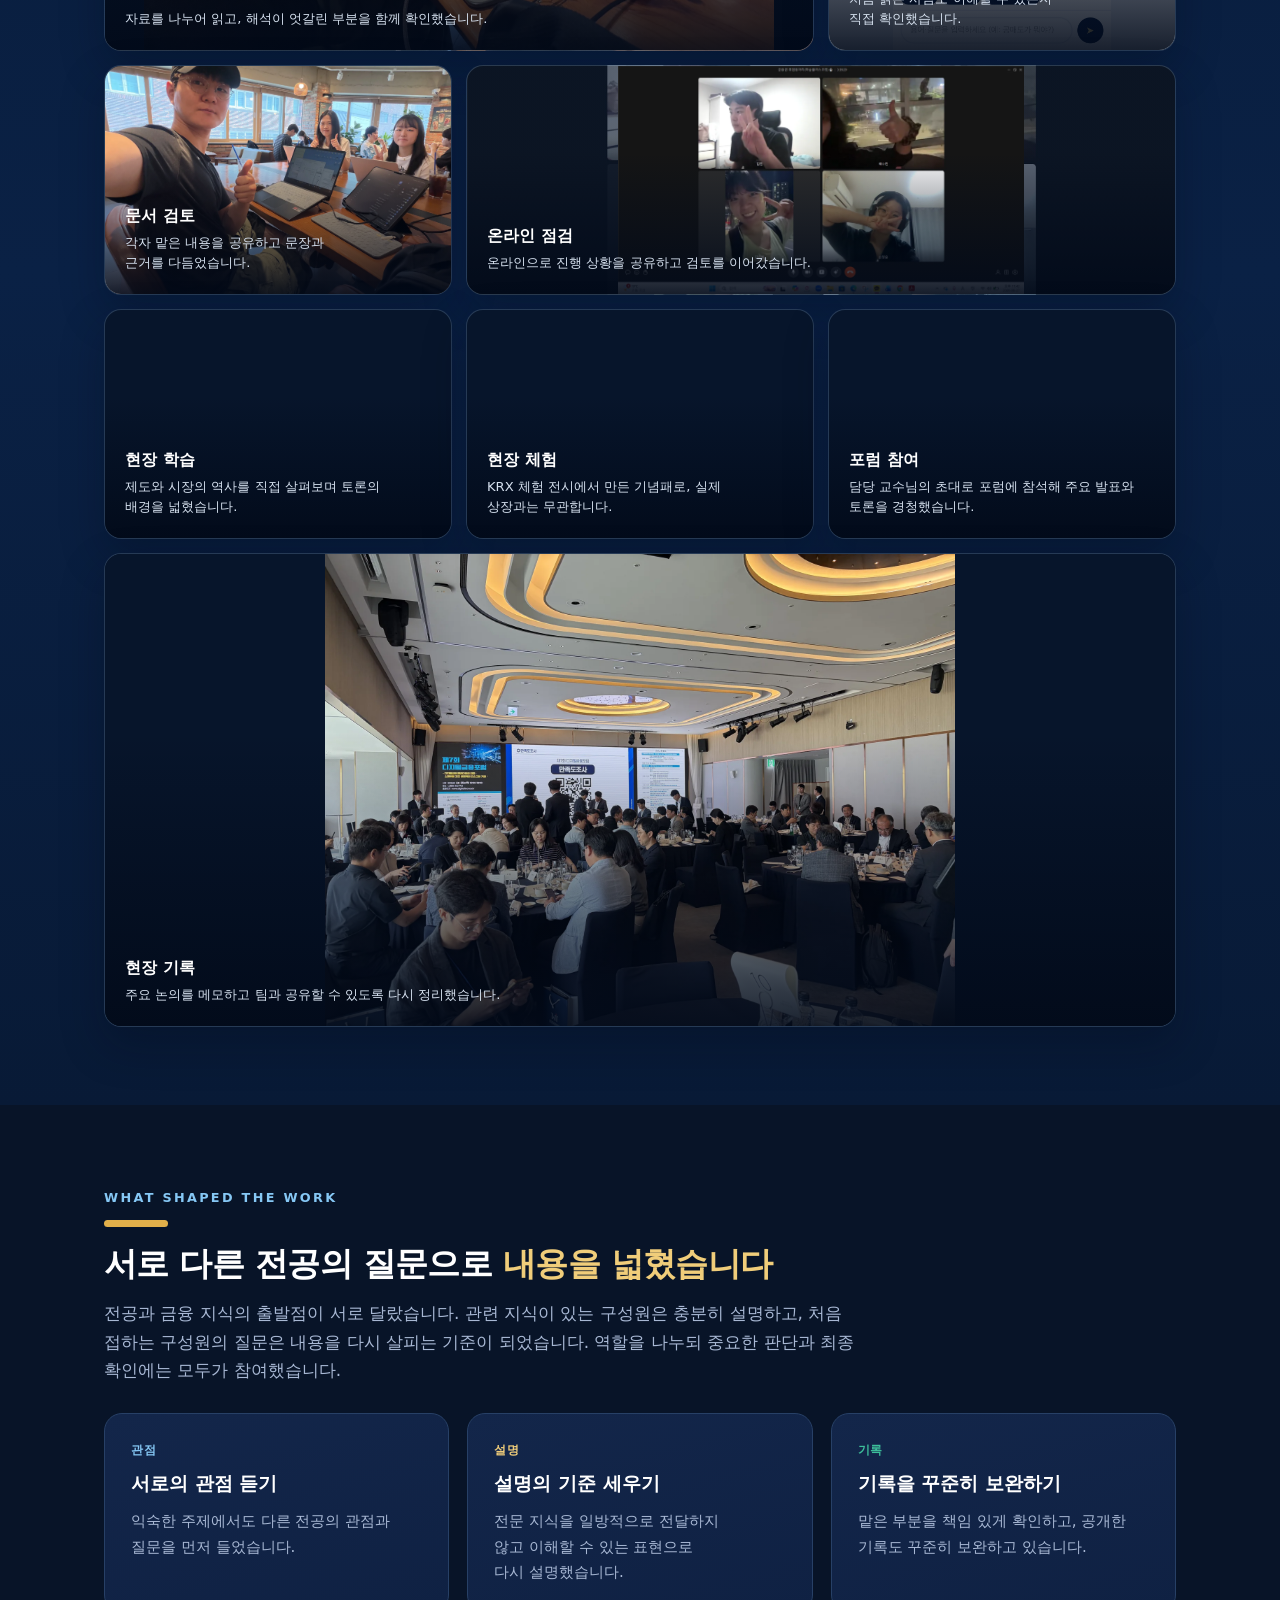
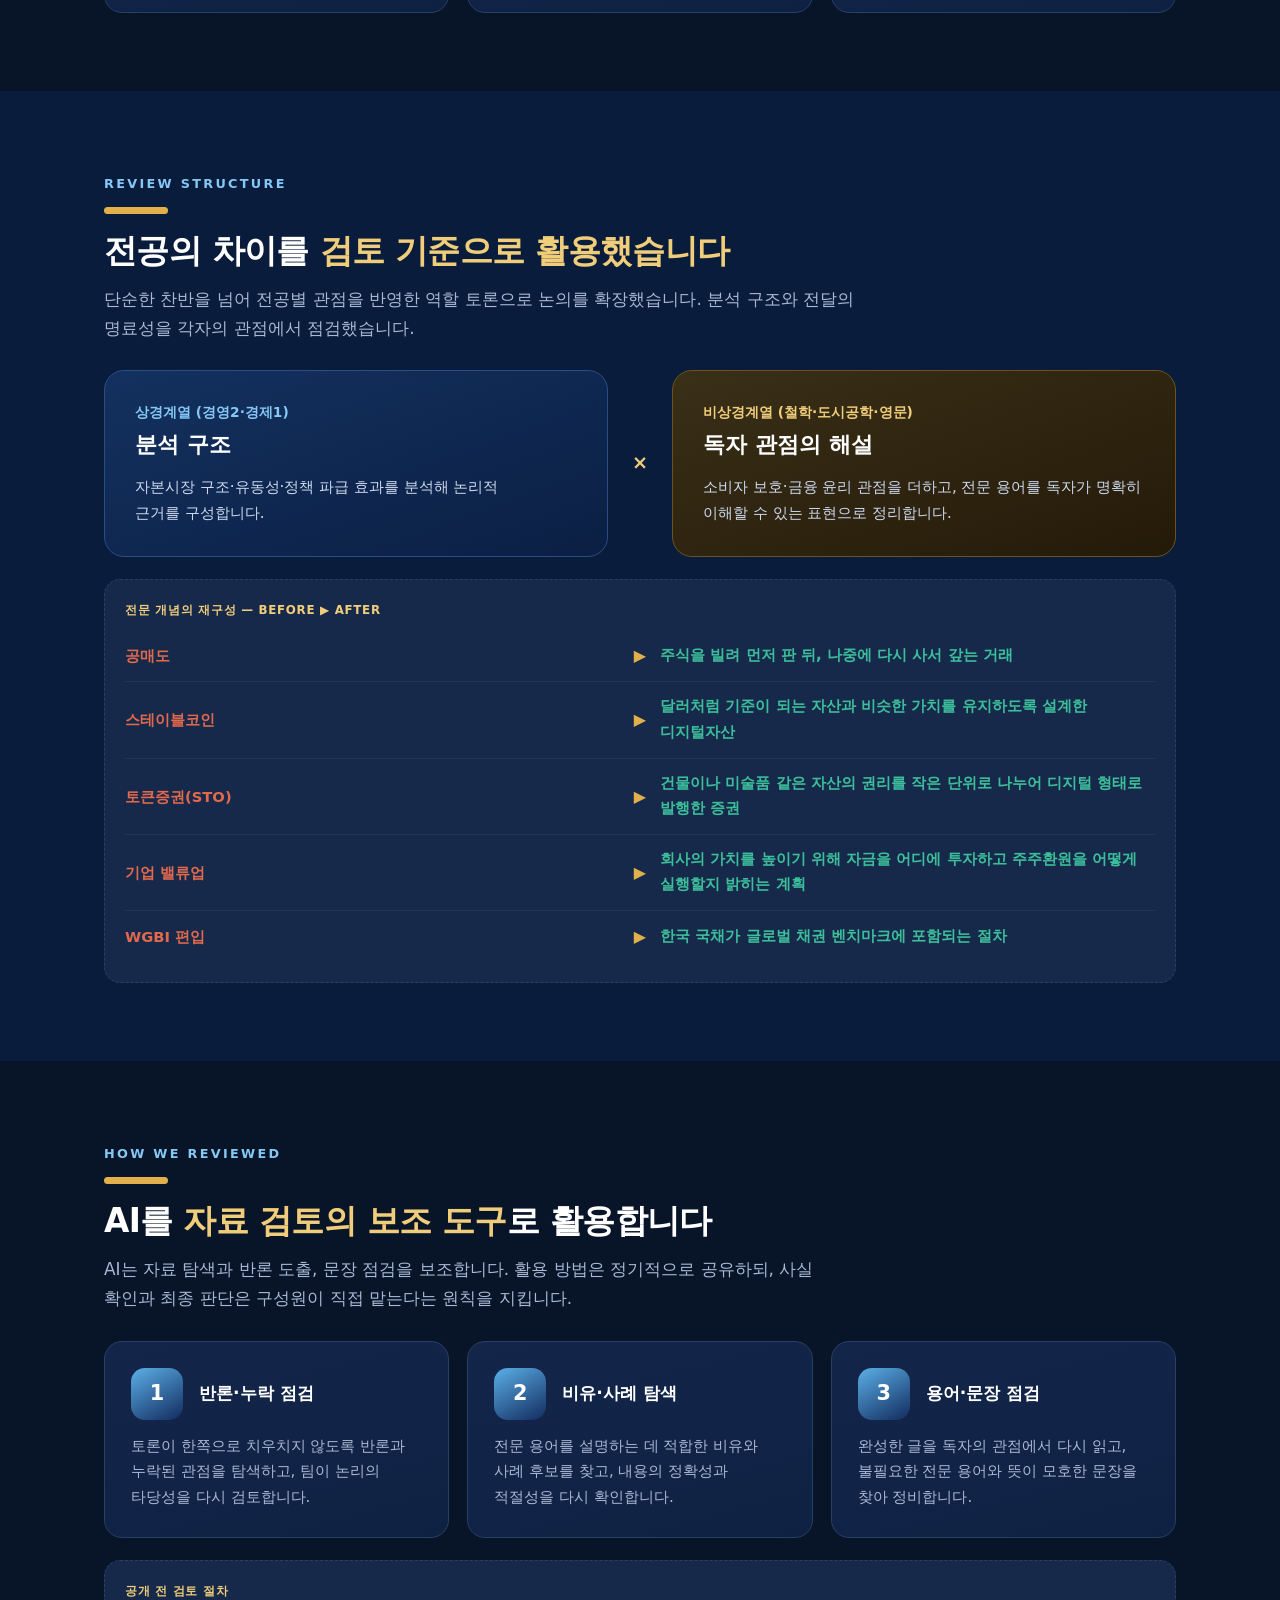
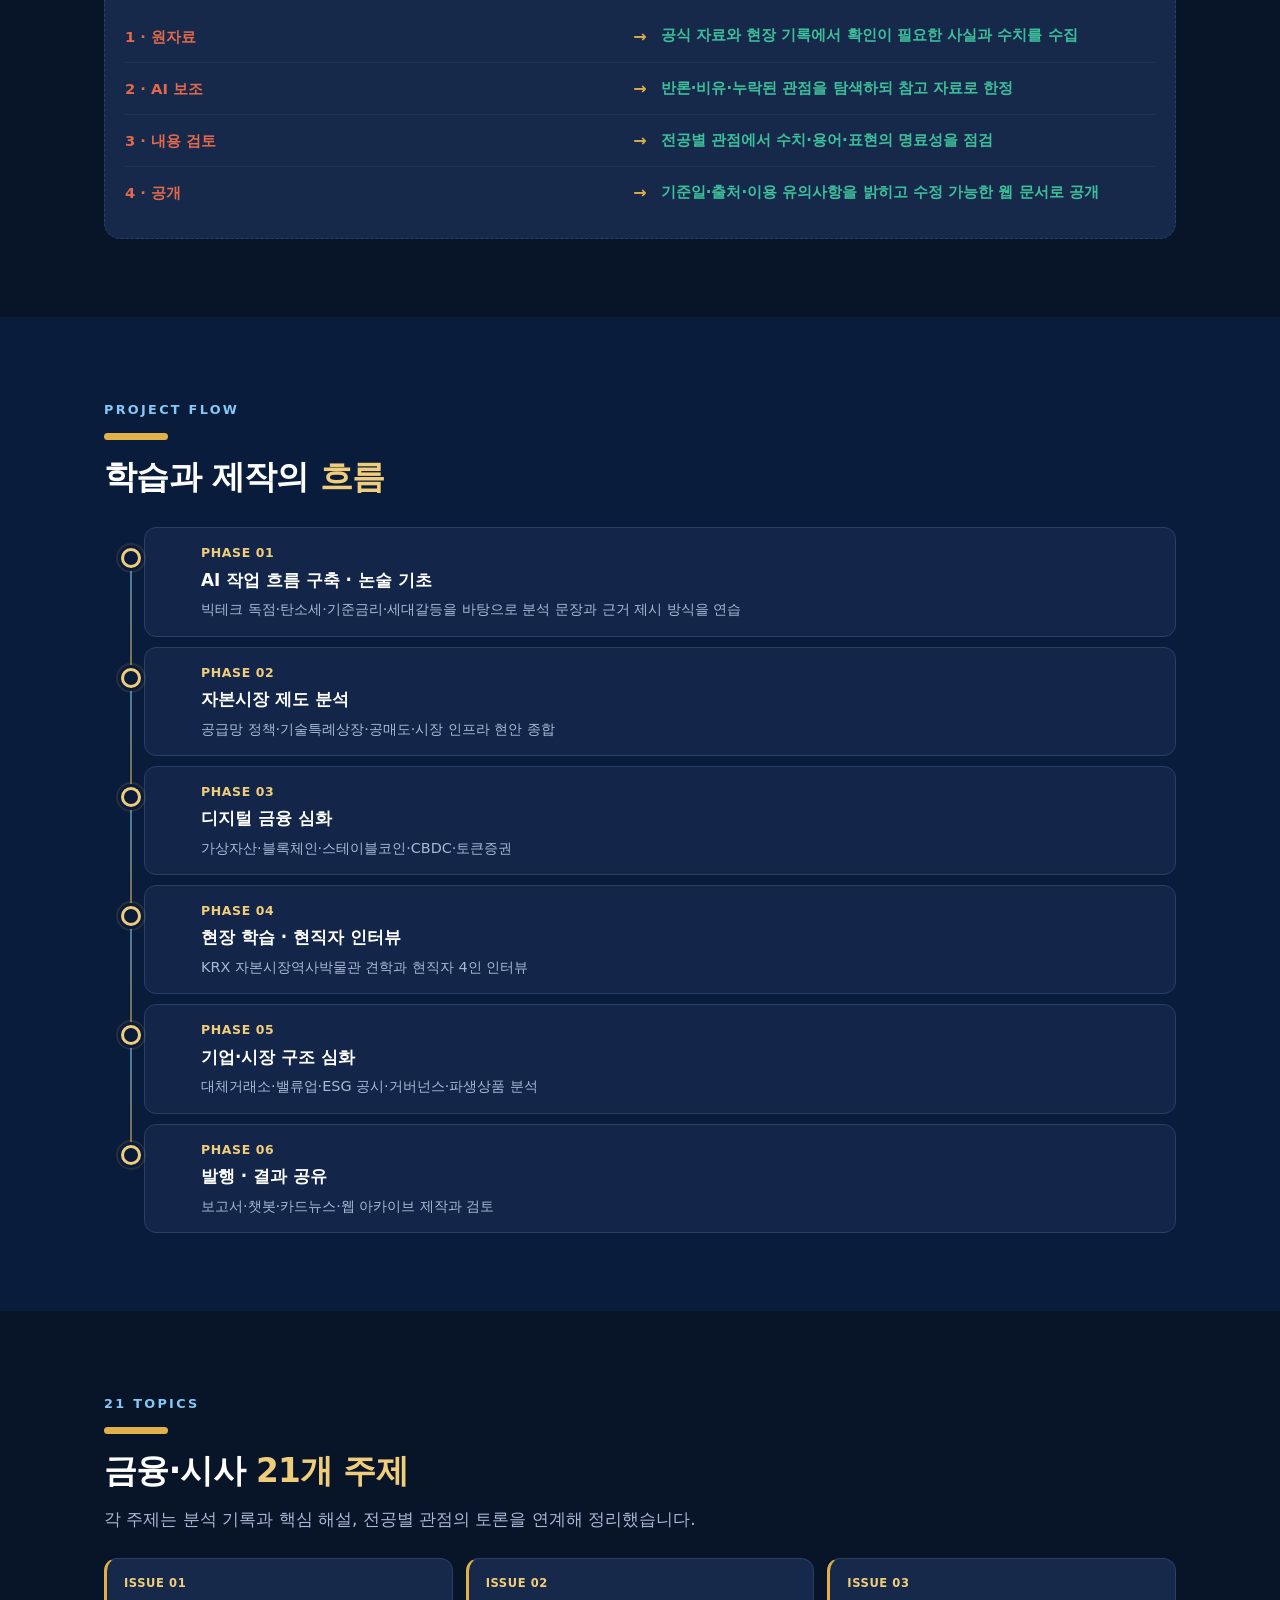
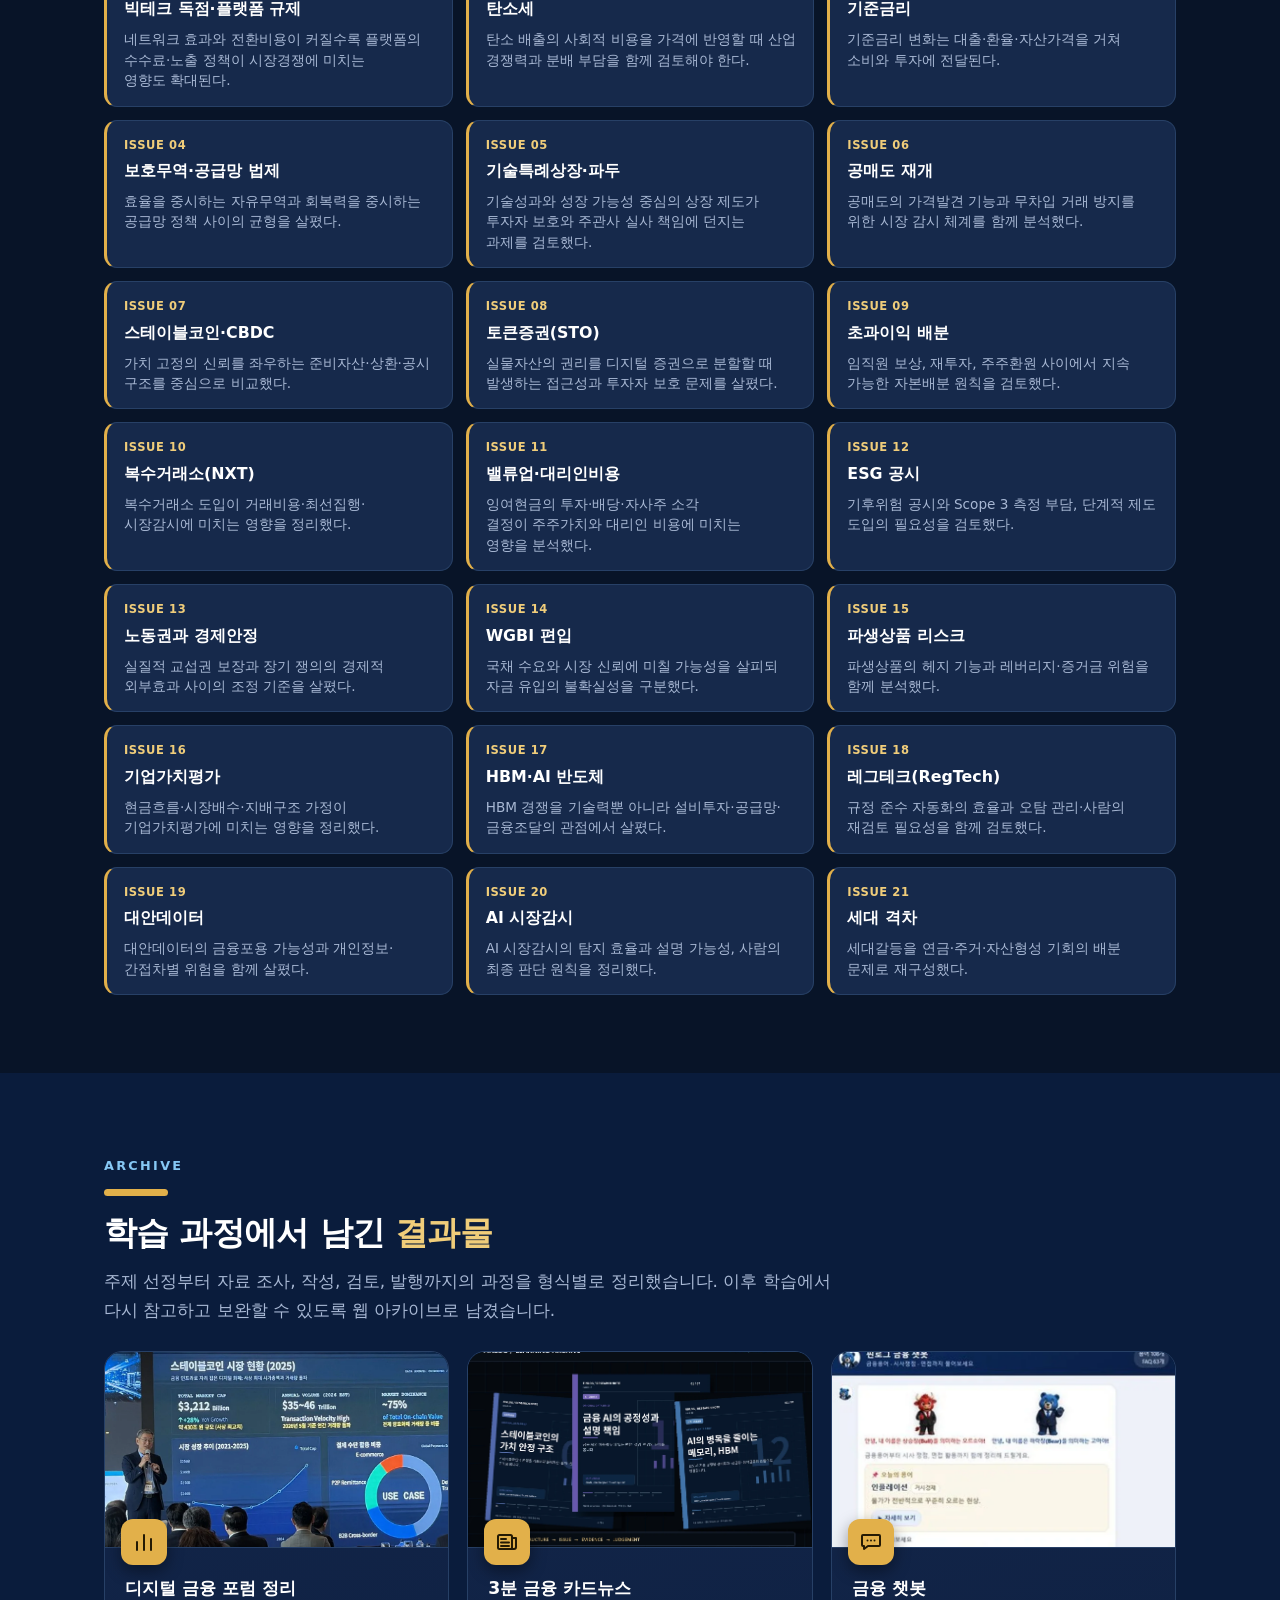
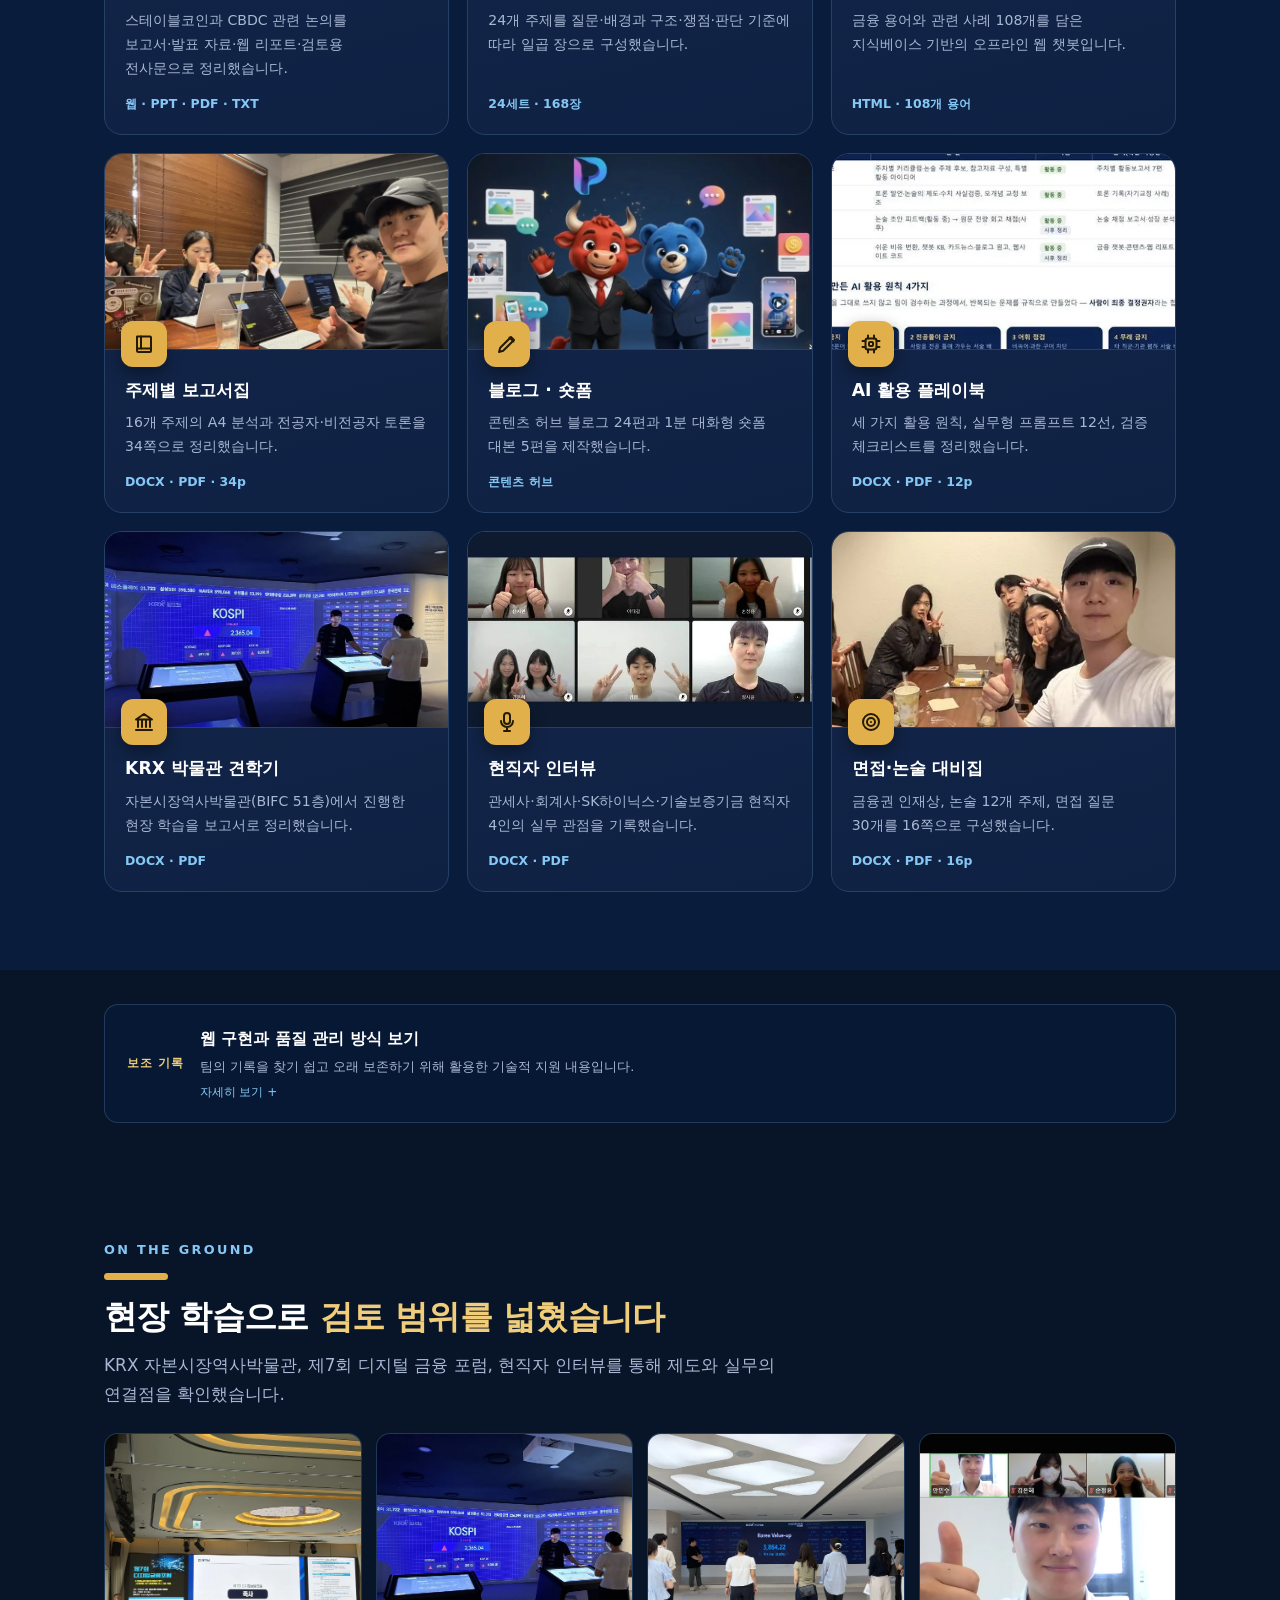
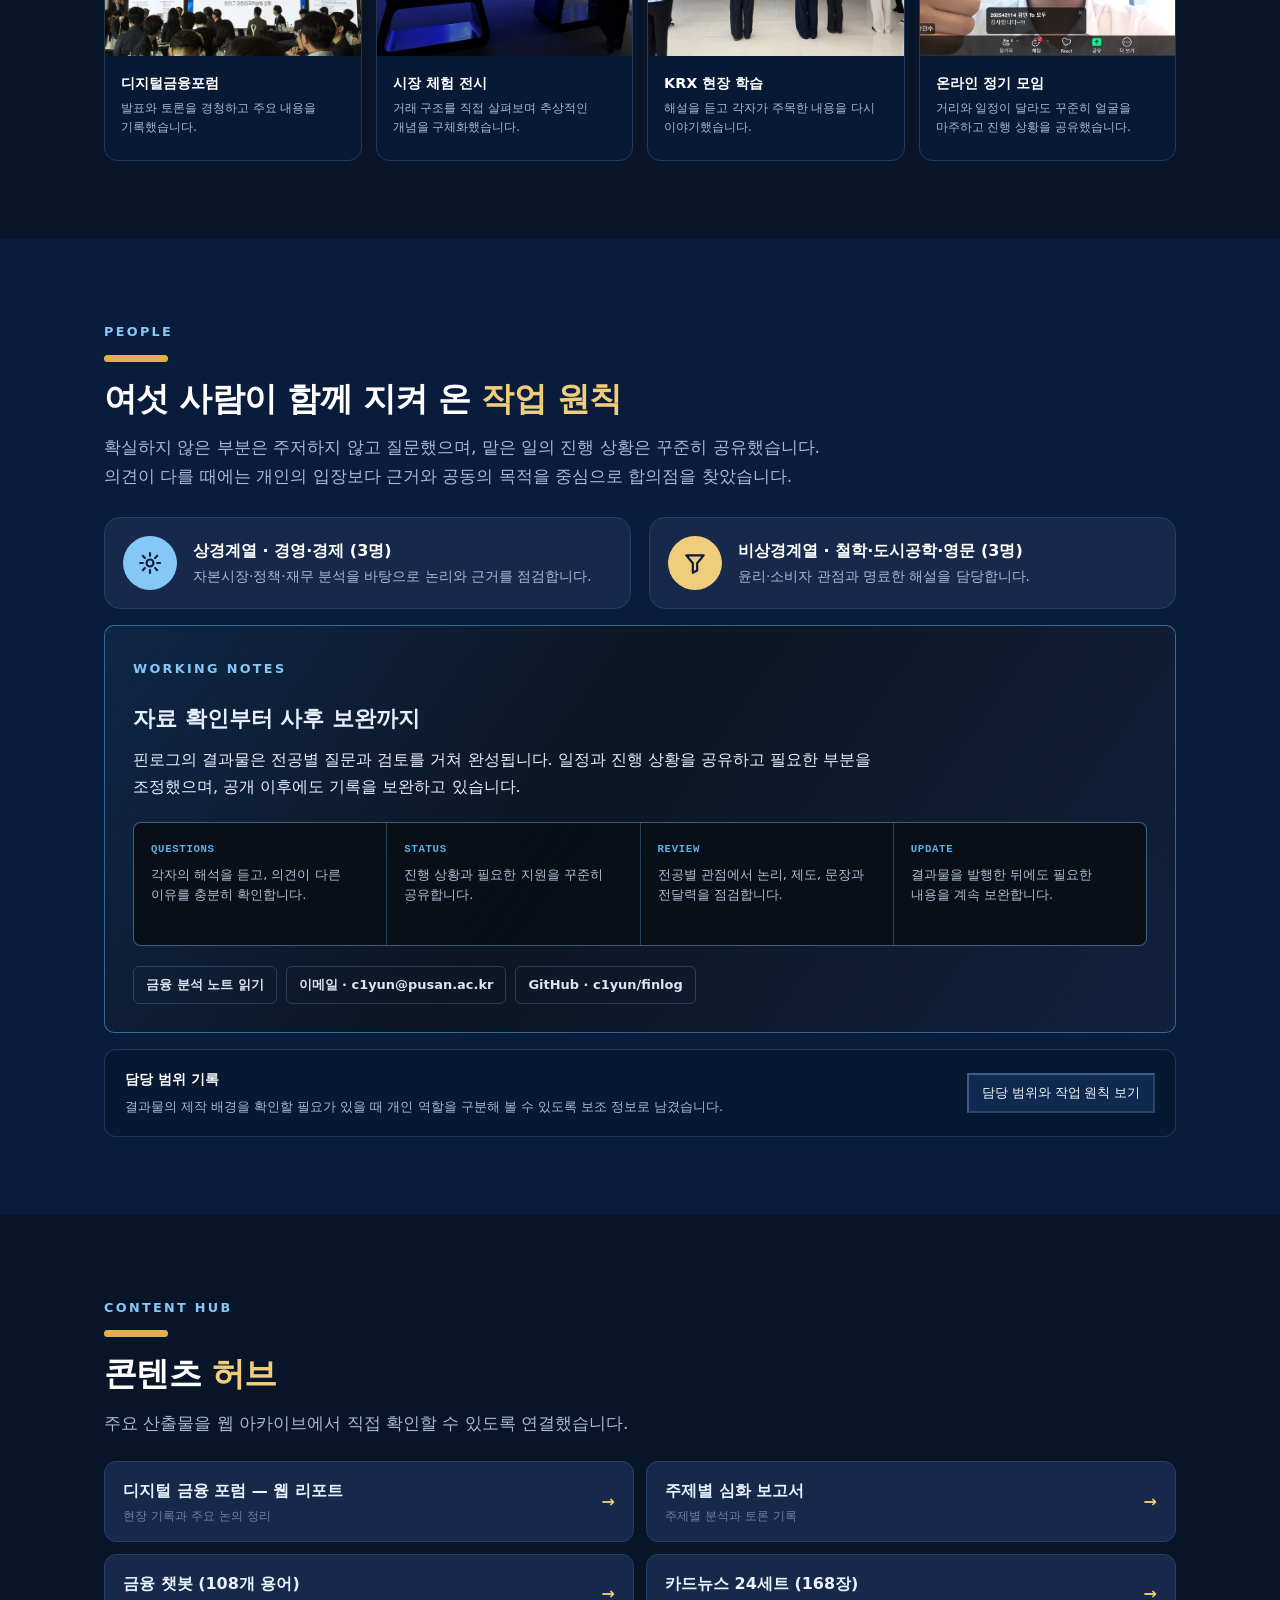
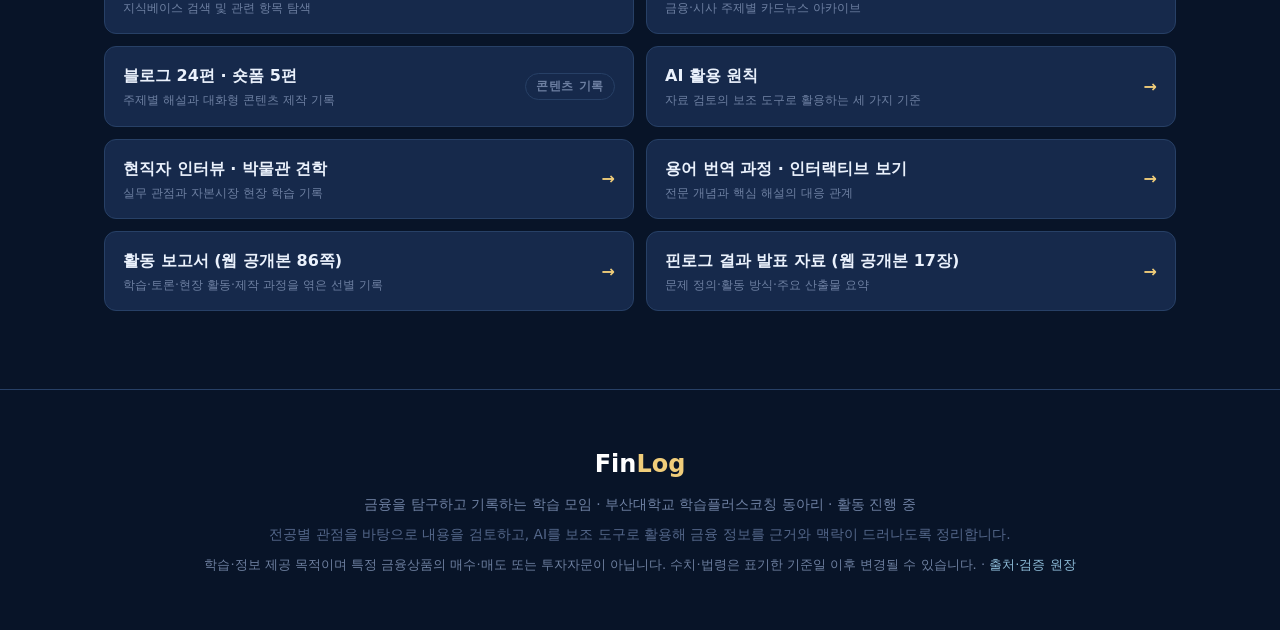
==== commit 3349c947: "Refine FinLog archive and rebuild card news" ====
--- a/index.html
+++ b/index.html
@@ -1,10 +1,10 @@
 <!DOCTYPE html>
 <html lang="ko">
 <head>
-<meta charset="UTF-8"><meta http-equiv="Content-Security-Policy" content="default-src 'self'; script-src 'self' 'unsafe-inline'; style-src 'self' 'unsafe-inline'; img-src 'self' data:; font-src 'self' data:; connect-src 'none'; object-src 'none'; base-uri 'self'; form-action 'none'"><meta name="referrer" content="strict-origin-when-cross-origin"><meta name="description" content="부산대학교 핀로그의 금융 학습 포트폴리오 — 21개 주제 분석, 108개 용어 지식베이스, 168장 카드뉴스, 95쪽 보고서와 웹 시스템 구현 기록."><meta property="og:title" content="FinLog — 검증 가능한 금융 콘텐츠 아카이브"><meta property="og:description" content="공식 자료, AI 보조, 팀 교차 검토를 거쳐 금융 학습 결과를 검색 가능한 웹 자산으로 구조화했습니다.">
+<meta charset="UTF-8"><meta http-equiv="Content-Security-Policy" content="default-src 'self'; script-src 'self' 'unsafe-inline'; style-src 'self' 'unsafe-inline'; img-src 'self' data:; font-src 'self' data:; connect-src 'none'; object-src 'none'; base-uri 'self'; form-action 'none'"><meta name="referrer" content="strict-origin-when-cross-origin"><meta name="description" content="부산대학교 핀로그가 금융 주제를 공부하고 토론하며 남긴 활동 사진과 결과물 기록."><meta property="og:title" content="FinLog — 금융을 읽고 기록한 학습 아카이브"><meta property="og:description" content="서로 다른 전공의 여섯 구성원이 금융 주제를 탐구하며 남긴 과정과 결과물입니다.">
 <link rel="icon" href="assets/images/brand/finlog-mark.png">
 <meta name="viewport" content="width=device-width, initial-scale=1.0">
-<title>FinLog · 핀로그 포트폴리오</title>
+<title>FinLog · 금융 학습 아카이브</title>
 <link rel="stylesheet" href="assets/site-upgrade.css">
 <script defer src="assets/site-upgrade.js"></script>
 <style>
@@ -40,18 +40,52 @@
 .hero .glow{position:absolute;border-radius:50%;filter:blur(60px);opacity:.5}
 .hero .g1{width:380px;height:380px;background:#1d4e9b;top:-80px;right:6%}
 .hero .g2{width:300px;height:300px;background:#9a7b2e;bottom:-60px;left:2%}
-.hero .wrap{position:relative;z-index:2;padding:80px 24px}
+.hero .wrap{position:relative;z-index:2;width:100%;padding:80px 24px}
+.hero-overview{display:grid;grid-template-columns:minmax(0,.9fr) minmax(540px,1.1fr);gap:44px;align-items:center;width:100%}
+.hero-copy{min-width:0}
 .htag{display:inline-flex;align-items:center;gap:8px;background:rgba(91,176,232,.14);border:1px solid rgba(91,176,232,.4);color:var(--cyan2);font-weight:700;font-size:.84rem;padding:7px 15px;border-radius:30px}
-.hero h1{font-size:clamp(1.9rem,8vw,4.6rem);white-space:nowrap;font-weight:900;letter-spacing:-.035em;line-height:1.05;margin:30px 0 18px;color:#fff}
+.hero h1{font-size:clamp(2.25rem,5vw,4.25rem);white-space:normal;text-wrap:balance;font-weight:900;letter-spacing:-.035em;line-height:1.05;margin:26px 0 18px;color:#fff}
 .hero h1 .a{background:linear-gradient(100deg,var(--gold2),var(--cyan2));-webkit-background-clip:text;background-clip:text;color:transparent}
 .hero .sub{font-size:clamp(1.05rem,2.5vw,1.5rem);color:#d6e1f5;font-weight:600;max-width:720px;margin-top:18px}
 .hero .desc{color:var(--gray);max-width:640px;margin-top:26px;font-size:1.02rem}
-.cta{display:flex;gap:12px;flex-wrap:wrap;margin-top:42px}
+.cta{display:flex;gap:10px;flex-wrap:wrap;margin-top:30px}
 .btn{padding:13px 24px;border-radius:30px;font-weight:700;font-size:.95rem;transition:.2s;cursor:pointer;border:1px solid transparent}
 .btn.p{background:var(--gold);color:#241a04}.btn.p:hover{background:var(--gold2)}
 .btn.s{background:transparent;border-color:var(--bd);color:#dce6f8}.btn.s:hover{border-color:var(--cyan);color:#fff}
+.hero-results{position:relative;overflow:hidden;padding:20px;border:1px solid rgba(134,200,245,.3);border-radius:22px;background:linear-gradient(155deg,rgba(20,47,91,.88),rgba(7,23,48,.9));box-shadow:0 28px 70px rgba(0,0,0,.32);backdrop-filter:blur(12px)}
+.hero-results::after{position:absolute;inset:-30% auto -30% -42%;z-index:3;width:24%;content:"";pointer-events:none;opacity:0;background:linear-gradient(90deg,transparent,rgba(255,255,255,.18),rgba(134,200,245,.24),transparent);filter:blur(2px);transform:skewX(-14deg)}
+.hero-results__head{display:flex;align-items:flex-end;justify-content:space-between;gap:16px;margin-bottom:14px;padding:0 2px}
+.hero-results__head span{display:block;color:var(--gold2);font-size:.72rem;font-weight:800;letter-spacing:.12em;text-transform:uppercase}
+.hero-results__head h2{margin-top:3px;font-size:1.25rem;letter-spacing:-.02em}
+.hero-results__head p{color:#91a5c4;font-size:.73rem;white-space:nowrap}
+.hero-output-grid{display:grid;grid-template-columns:repeat(3,minmax(0,1fr));gap:10px}
+.hero-output{display:grid;grid-template-rows:auto 1fr;min-width:0;min-height:0;overflow:hidden;border:1px solid rgba(134,200,245,.18);border-radius:13px;background:rgba(7,23,48,.74);transition:transform .22s ease,border-color .22s ease,background .22s ease}
+.hero-output:hover{transform:translateY(-2px);border-color:rgba(240,205,122,.58);background:rgba(16,43,82,.94)}
+.hero-output img{width:100%;height:auto;aspect-ratio:16/9;min-height:0;display:block;object-fit:cover;object-position:center;border-bottom:1px solid rgba(134,200,245,.16);background:#06162e}
+.hero-output--contain img{object-fit:cover}
+.hero-output__body{display:flex;min-width:0;min-height:76px;flex-direction:column;justify-content:center;padding:10px 11px}
+.hero-output__body strong{color:#fff;font-size:.9rem;line-height:1.25}
+.hero-output__body small{margin-top:5px;color:#9fb1cb;font-size:.7rem;line-height:1.35}
+.hero-output__body b{color:var(--cyan2);font-weight:800}
+.hero-output:focus-visible,.hero-results__more:focus-visible{outline:3px solid var(--gold2);outline-offset:3px}
+.hero-results__more{display:flex;align-items:center;gap:9px;margin-top:11px;padding:10px 12px;border:1px solid rgba(134,200,245,.14);border-radius:11px;color:#aebed3;background:rgba(5,19,41,.56);font-size:.69rem;line-height:1.35}
+.hero-results__more>span{color:var(--gold2);font-weight:800;white-space:nowrap}
+.hero-results__more>b{color:#dce7f6;font-weight:700;white-space:nowrap}
+.hero-results__more>i{width:3px;height:3px;flex:0 0 auto;border-radius:50%;background:#587194}
+.hero-results__more>strong{margin-left:auto;color:var(--cyan2);font-size:.68rem;white-space:nowrap}
+@keyframes hero-card-sweep{from{opacity:0;transform:translateX(34px) scale(.985)}to{opacity:1;transform:none}}
+@keyframes hero-light-pass{0%{left:-42%;opacity:0}14%{opacity:1}72%{opacity:.72}100%{left:126%;opacity:0}}
+.lab-is-ready .hero-results::after{animation:hero-light-pass .95s cubic-bezier(.22,.72,.22,1) .12s both}
+.lab-is-ready .hero-output{animation:hero-card-sweep .34s cubic-bezier(.2,.76,.25,1) backwards}
+.lab-is-ready .hero-output:nth-child(1){animation-delay:.12s}
+.lab-is-ready .hero-output:nth-child(2){animation-delay:.19s}
+.lab-is-ready .hero-output:nth-child(3){animation-delay:.26s}
+.lab-is-ready .hero-output:nth-child(4){animation-delay:.33s}
+.lab-is-ready .hero-output:nth-child(5){animation-delay:.4s}
+.lab-is-ready .hero-output:nth-child(6){animation-delay:.47s}
 .hstats{display:grid;grid-template-columns:repeat(4,1fr);gap:14px;margin-top:56px;max-width:740px}
 .hstat .n{font-size:1.9rem;font-weight:900;color:var(--gold2);line-height:1}
+.sr-only{position:absolute!important;width:1px!important;height:1px!important;padding:0!important;margin:-1px!important;overflow:hidden!important;clip:rect(0,0,0,0)!important;white-space:nowrap!important;border:0!important}
 .hstat .l{font-size:.8rem;color:var(--gray);margin-top:6px}
 
 /* generic cards */
@@ -80,16 +114,18 @@
 .ba .easy{color:var(--teal);font-weight:600;font-size:.94rem}
 
 /* AI tools */
-.ai{display:flex;gap:16px;align-items:flex-start}
+.ai{display:flex;gap:16px;align-items:center}
 .ai .num{flex:0 0 52px;height:52px;border-radius:14px;background:linear-gradient(150deg,var(--cyan),var(--navy3));display:flex;align-items:center;justify-content:center;font-weight:900;color:#fff;font-size:1.3rem}
-.ai h3{font-size:1.15rem;color:#fff}.ai .k{color:var(--cyan2);font-size:.82rem;font-weight:700}
+.ai>div:last-child{min-width:0}.ai h3{color:#fff;font-size:1.08rem;line-height:1.35;word-break:keep-all}.ai .k{color:var(--cyan2);font-size:.82rem;font-weight:700}
 .ai p{color:var(--gray);font-size:.92rem;margin-top:6px}
 
 /* timeline */
 .tl{position:relative;margin-top:30px;padding-left:6px}
-.tl::before{content:'';position:absolute;left:18px;top:8px;bottom:8px;width:3px;background:linear-gradient(var(--cyan),var(--gold),var(--coral))}
+.tl::before{content:none}
 .tw{position:relative;padding:14px 16px 14px 56px;margin-bottom:10px;margin-left:34px;background:var(--card);border:1px solid var(--bd);border-radius:12px}
-.tw .dot{position:absolute;left:-26px;top:18px;width:24px;height:24px;border-radius:50%;background:var(--navy);border:3px solid var(--gold);box-shadow:0 0 0 4px rgba(226,176,74,.15)}
+.tw:not(:last-child)::before{content:'';position:absolute;left:-15px;top:30px;width:2px;height:calc(100% + 10px);border-radius:999px;background:linear-gradient(180deg,rgba(91,176,232,.65),rgba(226,176,74,.58));z-index:0}
+.tw .dot{position:absolute;left:-24px;top:20px;z-index:1;width:20px;height:20px;border-radius:50%;background:var(--navy);border:3px solid var(--gold2);box-shadow:0 0 0 3px #0a1c3c,0 0 0 5px rgba(226,176,74,.12)}
+.tw:last-child{margin-bottom:0}
 .tw .wk{font-size:.78rem;font-weight:800;color:var(--gold2);letter-spacing:.05em}
 .tw h4{color:#fff;font-size:1.05rem;margin:2px 0 3px}
 .tw p{color:var(--gray);font-size:.9rem}
@@ -151,10 +187,40 @@
 .thk p{color:var(--gray);font-size:.85rem;line-height:1.5}
 @media(max-width:860px){.thook{grid-template-columns:1fr}}
 @media(max-width:860px){.grid2,.grid3,.grid4,.deliv,.team,.hub,.ef{grid-template-columns:1fr}.ef{display:block}.vs{height:40px}.gal{grid-template-columns:1fr 1fr}.hstats,.bstats{grid-template-columns:1fr 1fr}.ba{grid-template-columns:1fr}.ba .arrow{display:none}}
+@media(max-width:980px){
+  .hero{min-height:auto}
+  .hero .wrap{padding-top:58px;padding-bottom:58px}
+  .hero-overview{grid-template-columns:1fr;gap:28px}
+  .hero-copy{max-width:760px}
+  .hero .desc{margin-top:18px}
+  .hero-output-grid{grid-template-columns:repeat(3,minmax(0,1fr))}
+  .hero-output{grid-template-columns:1fr}
+  .hero-output img{width:100%;height:auto;aspect-ratio:16/9;min-height:0;border-right:0;border-bottom:1px solid rgba(134,200,245,.16)}
+  .hero-output__body{min-height:74px}
+}
+@media(max-width:640px){
+  .hero .wrap{padding:42px 18px 38px}
+  .hero h1{font-size:clamp(2.2rem,12vw,3.25rem);margin-top:22px}
+  .hero .sub{font-size:1rem;line-height:1.55}
+  .hero .desc{font-size:.86rem;line-height:1.65}
+  .hero .cta{display:grid;grid-template-columns:1fr 1fr;margin-top:22px}
+  .hero .btn{padding:11px 14px;text-align:center;font-size:.82rem}
+  .hero-results{padding:14px;border-radius:17px}
+  .hero-results__head{align-items:flex-start;flex-direction:column;gap:2px;margin-bottom:11px}
+  .hero-results__head h2{font-size:1.08rem}
+  .hero-results__head p{font-size:.68rem;white-space:normal}
+  .hero-output-grid{grid-template-columns:repeat(2,minmax(0,1fr));gap:8px}
+  .hero-output img{height:auto;aspect-ratio:16/9}
+  .hero-output__body{min-height:72px;padding:9px 10px}
+  .hero-output__body strong{font-size:.78rem}
+  .hero-output__body small{font-size:.64rem}
+  .hero-results__more{flex-wrap:wrap;gap:5px 8px;padding:9px 10px;font-size:.63rem}
+  .hero-results__more>strong{width:100%;margin-left:0;margin-top:2px}
+}
 </style>
 <style>body{word-break:keep-all;overflow-wrap:break-word}</style>
 <meta property="og:type" content="website">
-<meta property="og:url" content="https://c1yun.github.io/finlog/">
+<link rel="canonical" href="https://c1yun.github.io/finlog/"><meta property="og:url" content="https://c1yun.github.io/finlog/">
 <meta property="og:image" content="https://c1yun.github.io/finlog/og-v2.png">
 <meta property="og:image:width" content="1200"><meta property="og:image:height" content="630">
 <meta name="twitter:card" content="summary_large_image">
@@ -162,166 +228,199 @@
 <link rel="stylesheet" href="assets/finlog-lab.css">
 <script defer src="assets/finlog-lab.js"></script>
 </head>
-<body class="finlog-lab" data-finlog-page="index">
+<body class="finlog-classic" data-finlog-enhancement-page="index">
 
 <nav><div class="wrap">
   <span class="logo"><img src="assets/images/brand/finlog-mark-small.png" alt="FinLog" style="height:1.35em;width:1.35em;border-radius:50%;vertical-align:middle;margin-right:7px" width="46" height="46" decoding="async">Fin<b>Log</b></span>
-  <a class="l" href="chatbot.html" style="color:#ffd97a">금융챗봇</a><a class="l" href="forum.html" style="color:#ffd97a">포럼 리포트</a><a class="l" href="translator.html" style="color:#ffd97a">번역과정</a><a class="l" href="cards.html" style="color:#ffd97a">카드뉴스</a><a class="l" href="report.html" style="color:#ffd97a">보고서</a>
-  <a class="l" href="#about">소개</a>
-  <a class="l" href="#collab">협업모델</a>
+  <a class="l" href="chatbot.html" style="color:#ffd97a">금융 챗봇</a><a class="l" href="forum.html" style="color:#ffd97a">포럼 리포트</a><a class="l" href="translator.html" style="color:#ffd97a">번역 과정</a><a class="l" href="cards.html" style="color:#ffd97a">카드뉴스</a><a class="l" href="report.html" style="color:#ffd97a">보고서</a>
+  <a class="l" href="#activity-album">활동 앨범</a>
+  <a class="l" href="#collab">검토 방식</a>
   <a class="l" href="#ai">AI 활용</a>
   <a class="l" href="#journey">활동 구조</a>
   <a class="l" href="#topics">금융 이슈</a>
   <a class="l" href="#works">산출물</a>
   <a class="l" href="#field">현장</a>
-  <a class="l" href="#team">팀</a>
+  <a class="l" href="#team">구성</a>
   <a class="l" href="#hub">콘텐츠 허브</a></div></nav>
+<main id="main-content">
 
 <header class="hero">
   <div class="glow g1"></div><div class="glow g2"></div>
   <div class="wrap">
-    <span class="htag">FINANCIAL TRANSLATION × AI · PNU · ONGOING</span>
-    <h1>복잡한 금융을,<br><span class="a">검증 가능한 콘텐츠</span>로 번역합니다</h1>
-    <div class="sub">금융 이슈 분석부터 지식베이스, 카드뉴스, 인터랙티브 웹까지.</div>
-    <p class="desc">핀로그(FinLog = Finance + Log)는 금융권 취업을 목표로 한 다학제 학습 공동체입니다. 팀은 금융·시사 주제를 함께 학습·토론하고 있으며, 그 결과를 108개 용어 지식베이스·168장 카드뉴스·95쪽 보고서·웹 아카이브로 지속해서 구조화하고 있습니다.</p>
-    <div class="cta">
-      <a class="btn p" href="chatbot.html">금융 챗봇 체험하기</a>
-      <a class="btn p" href="translator.html">번역 과정 살펴보기</a>
-      <a class="btn s" href="#works">산출물 보기</a>
-      <a class="btn s" href="insight.html">금융 분석 읽기</a>
+    <div class="hero-overview">
+      <div class="hero-copy">
+        <span class="htag">2026년 부산대학교 학습플러스코칭 공식 동아리</span>
+        <h1>금융을 공부하고, <span class="a">기록으로 남겼습니다</span></h1>
+        <div class="sub">서로 다른 전공의 여섯 사람이 금융·시사 주제를 읽고 토론하며 결과물을 만들고 있습니다.</div>
+        <p class="desc">핀로그는 자료 조사와 토론, 현장 학습에서 얻은 내용을 보고서·카드뉴스·챗봇·웹 기록으로 정리하는 금융 학습 모임입니다.</p>
+        <div class="cta">
+          <a class="btn p" href="#activity-album">활동 과정 보기</a>
+          <a class="btn s" href="#works">결과물 전체 보기</a>
+        </div>
+      </div>
+      <div class="hero-results" aria-label="핀로그 주요 결과물">
+        <div class="hero-results__head"><div><span>FinLog archive</span><h2>주요 결과물</h2></div><p>각 항목을 선택하면 바로 확인할 수 있습니다.</p></div>
+        <div class="hero-output-grid">
+          <a class="hero-output" href="report.html"><img src="assets/images/portfolio/topic-reports.webp" alt="핀로그 구성원들이 함께 보고서를 검토하는 활동 사진" width="820" height="410" style="object-position:center 42%" decoding="async"><span class="hero-output__body"><strong>활동 보고서</strong><small><b>86쪽 공개본</b> · 학습·토론·현장 기록</small></span></a>
+          <a class="hero-output" href="cards.html"><img src="cards/stablecoin_01.png" alt="핀로그 스테이블코인 카드뉴스 표지" width="1080" height="1080" style="object-position:center 39%" decoding="async"><span class="hero-output__body"><strong>3분 금융 카드뉴스</strong><small><b>24세트·168장</b> · 주제별 해설</small></span></a>
+          <a class="hero-output" href="chatbot.html"><img src="assets/images/portfolio/finance-chatbot.webp" alt="핀로그 금융 챗봇 화면 미리보기" width="820" height="410" decoding="async"><span class="hero-output__body"><strong>금융 지식 챗봇</strong><small><b>108개 용어</b> · 지식베이스 검색</small></span></a>
+          <a class="hero-output" href="forum.html"><img src="assets/images/forum/opening-room-wide.webp" alt="디지털 금융 포럼 발표와 토론이 진행된 현장" width="1800" height="1350" style="object-position:center 44%" decoding="async"><span class="hero-output__body"><strong>디지털 금융 포럼</strong><small><b>현장 기록</b> · 발표와 토론 정리</small></span></a>
+          <a class="hero-output" href="deck.html"><img src="docs/deck/d001.jpg" alt="핀로그 결과 발표 자료 표지" width="1441" height="810" decoding="async"><span class="hero-output__body"><strong>결과 발표 자료</strong><small><b>17장 공개본</b> · 활동과 결과 요약</small></span></a>
+          <a class="hero-output" href="#activity-album"><img src="assets/images/activity/team-session-cafe.webp" alt="핀로그 구성원들이 카페에서 노트북과 태블릿을 펼쳐 놓고 함께 작업한 모습" width="1800" height="1350" style="object-position:center 43%" decoding="async"><span class="hero-output__body"><strong>활동 사진 앨범</strong><small><b>모임·현장</b> · 과정의 주요 장면</small></span></a>
+        </div>
+        <a class="hero-results__more" href="#works"><span>그 밖에 남긴 기록</span><b>금융·시사 21개 주제</b><i></i><b>블로그 24편</b><i></i><b>숏폼 5편</b><i></i><b>현직자 인터뷰 4인</b><strong>전체 보기 →</strong></a>
+      </div>
     </div>
-    <aside class="lab-console" aria-label="프로젝트 검증 체계 요약">
-      <div class="lab-console__head"><span>RESEARCH SYSTEM / FINLOG</span><strong><i></i> VERIFIED</strong></div>
-      <div class="lab-console__body">
-        <div class="lab-readout"><span>KNOWLEDGE BASE</span><b>108 TERMS</b></div>
-        <div class="lab-readout"><span>EDITORIAL OUTPUT</span><b>168 CARDS</b></div>
-        <div class="lab-readout"><span>DOCUMENTATION</span><b>95 PAGES</b></div>
-        <div class="lab-readout"><span>CROSS REVIEW</span><b>6 MEMBERS</b></div>
-        <div class="lab-pipeline" aria-label="자료 검증 흐름"><span>SOURCE</span><span>AI ASSIST</span><span>REVIEW</span><span>PUBLISH</span></div>
-        <p>공식 자료를 우선 확인하고, AI 보조 결과는 팀의 교차 검토를 거쳐 기준시점과 함께 기록합니다.</p>
-      </div>
-    </aside>
-    <div class="hstats">
-      <div class="hstat"><div class="n" data-n="6" data-suf="명">6명</div><div class="l">다학제 팀 협업</div></div>
-      <div class="hstat"><div class="n" data-n="21" data-suf="개">21개</div><div class="l">금융·시사 주제 분석</div></div>
-      <div class="hstat"><div class="n" data-n="108" data-suf="개">108개</div><div class="l">금융용어 지식베이스</div></div>
-      <div class="hstat"><div class="n" data-n="168" data-suf="장">168장</div><div class="l">카드뉴스</div></div>
-    </div>
   </div>
 </header>
 
-<section class="recruiter-brief" aria-labelledby="recruiter-brief-title"><div class="wrap">
-  <div class="brief-intro"><span>RECRUITER BRIEF</span><h2 id="recruiter-brief-title">한눈에 보는<br>핀로그의 실행 방식</h2></div>
-  <div class="brief-item"><small>01 / OBJECTIVE</small><p>복잡한 금융 정보를 근거와 맥락이 드러나는 콘텐츠로 구조화합니다.</p></div>
-  <div class="brief-item"><small>02 / VALIDATION</small><p>공식 자료 확인, AI 보조, 전공 간 교차 검토를 순차적으로 거칩니다.</p></div>
-  <div class="brief-item"><small>03 / OUTPUT</small><p>108개 지식베이스, 168장 카드뉴스, 95쪽 보고서와 웹 아카이브를 축적했습니다.</p></div>
-  <div class="brief-item"><small>04 / COLLABORATION</small><p>상경·비상경 6인이 질문과 검토를 나누며 공동으로 학습하고 발행합니다.</p></div>
+<section id="activity-album" class="activity-album"><div class="wrap reveal">
+  <span class="eyebrow">Activity album</span>
+  <div class="bar"></div>
+  <h2>학습의 과정과 현장을 <span class="a">기록했습니다</span></h2>
+  <p class="lead">대면 모임과 온라인 검토, 현장 학습과 결과물 점검까지 활동의 주요 장면을 시간의 흐름에 따라 담았습니다.</p>
+  <div class="album-grid">
+    <figure class="album-shot album-shot--hero">
+      <img src="assets/images/activity/team-session-cafe.webp" alt="카페 테이블에 노트북과 태블릿을 펼쳐 두고 함께 학습하는 핀로그 구성원들" width="1800" height="1350" decoding="async">
+      <figcaption><b>정기 학습 세션</b><span>자료를 나누어 읽고, 해석이 엇갈린 부분을 함께 확인했습니다.</span></figcaption>
+    </figure>
+    <figure class="album-shot album-shot--portrait">
+      <img src="assets/images/activity/chatbot-qa.webp" alt="스마트폰 화면에서 금융 챗봇의 공매도 설명을 점검하는 모습" width="828" height="1800" loading="lazy" decoding="async">
+      <figcaption><b>결과물 점검</b><span>처음 읽는 사람도 이해할 수 있는지 직접 확인했습니다.</span></figcaption>
+    </figure>
+    <figure class="album-shot">
+      <img src="assets/images/activity/team-session-review.webp" alt="노트북과 태블릿으로 공동 문서를 검토하는 핀로그 구성원들" width="1800" height="1350" loading="lazy" decoding="async">
+      <figcaption><b>문서 검토</b><span>각자 맡은 내용을 공유하고 문장과 근거를 다듬었습니다.</span></figcaption>
+    </figure>
+    <figure class="album-shot album-shot--wide">
+      <img src="assets/images/activity/remote-review.webp" alt="온라인 회의에서 화면을 켜고 의견을 나누는 핀로그 구성원들" width="1800" height="1011" loading="lazy" decoding="async">
+      <figcaption><b>온라인 점검</b><span>온라인으로 진행 상황을 공유하고 검토를 이어갔습니다.</span></figcaption>
+    </figure>
+    <figure class="album-shot">
+      <img src="assets/images/activity/krx-history-exhibit.webp" alt="자본시장역사박물관에서 증권시장의 역사를 살펴본 전시 공간" width="1800" height="1350" loading="lazy" decoding="async">
+      <figcaption><b>현장 학습</b><span>제도와 시장의 역사를 직접 살펴보며 토론의 배경을 넓혔습니다.</span></figcaption>
+    </figure>
+    <figure class="album-shot">
+      <img src="assets/images/activity/krx-listing-plaque.webp" alt="한국거래소 체험 전시에서 핀로그 이름으로 만든 상장기념패" width="1800" height="1350" loading="lazy" decoding="async">
+      <figcaption><b>현장 체험</b><span>KRX 체험 전시에서 만든 기념패로, 실제 상장과는 무관합니다.</span></figcaption>
+    </figure>
+    <figure class="album-shot">
+      <img src="assets/images/forum/attendee-place-card.webp" alt="제7회 디지털금융포럼 참가 좌석에 놓인 정시윤 이름표와 행사 자료" width="1350" height="1800" loading="lazy" decoding="async">
+      <figcaption><b>포럼 참여</b><span>담당 교수님의 초대로 포럼에 참석해 주요 발표와 토론을 경청했습니다.</span></figcaption>
+    </figure>
+    <figure class="album-shot album-shot--full">
+      <img src="assets/images/forum/participant-survey.webp" alt="제7회 디지털금융포럼 세션을 마친 뒤 참가자들이 대화를 나누는 행사장 전경" width="1800" height="1350" loading="lazy" decoding="async">
+      <figcaption><b>현장 기록</b><span>주요 논의를 메모하고 팀과 공유할 수 있도록 다시 정리했습니다.</span></figcaption>
+    </figure>
+  </div>
 </div></section>
 
 <section id="about"><div class="wrap reveal">
-  <span class="eyebrow">Who we are</span>
-  <div class="bar"></div>
-  <h2>우리는 <span class="a">금융 번역가</span>입니다</h2>
-  <p class="lead">금융 정보는 전문성과 시의성을 함께 요구합니다. 핀로그는 최신성, 논리적 설명, 학습 기록의 지속성이라는 세 과제를 <b style="color:#fff">AI 원데이 스프린트</b>와 <b style="color:#fff">네 가지 결과물(보고서·카드뉴스·챗봇·블로그) 발행</b>으로 보완했습니다. 정기 모임에서 토론, 원고 작성, 데이터베이스 반영을 하나의 흐름으로 운영합니다.</p>
+  <span class="eyebrow">What shaped the work</span>
+  <div class="bar"></div>
+  <h2>서로 다른 전공의 질문으로 <span class="a">내용을 넓혔습니다</span></h2>
+  <p class="lead">전공과 금융 지식의 출발점이 서로 달랐습니다. 관련 지식이 있는 구성원은 충분히 설명하고, 처음 접하는 구성원의 질문은 내용을 다시 살피는 기준이 되었습니다. 역할을 나누되 중요한 판단과 최종 확인에는 모두가 참여했습니다.</p>
   <div class="grid3" style="margin-top:28px">
-    <div class="card"><div class="tag" style="color:var(--cyan2)">Mission</div><h3 style="color:#fff;margin:8px 0;font-size:1.2rem">명료하고 정확하게</h3><p style="color:var(--gray);font-size:.94rem">복잡한 금융 개념을 맥락과 근거가 드러나는 콘텐츠로 정리합니다.</p></div>
-    <div class="card"><div class="tag" style="color:var(--gold2)">Method</div><h3 style="color:#fff;margin:8px 0;font-size:1.2rem">원데이 스프린트</h3><p style="color:var(--gray);font-size:.94rem">하루 2시간, 토론부터 기록까지 그날 안에 완결합니다.</p></div>
-    <div class="card"><div class="tag" style="color:var(--teal)">Target</div><h3 style="color:#fff;margin:8px 0;font-size:1.2rem">금융권</h3><p style="color:var(--gray);font-size:.94rem">은행, 증권사, 금융공기업 등 금융권 취업을 향한 실전 역량.</p></div>
+    <div class="card"><div class="tag" style="color:var(--cyan2)">관점</div><h3 style="color:#fff;margin:8px 0;font-size:1.2rem">서로의 관점 듣기</h3><p style="color:var(--gray);font-size:.94rem">익숙한 주제에서도 다른 전공의 관점과 질문을 먼저 들었습니다.</p></div>
+    <div class="card"><div class="tag" style="color:var(--gold2)">설명</div><h3 style="color:#fff;margin:8px 0;font-size:1.2rem">설명의 기준 세우기</h3><p style="color:var(--gray);font-size:.94rem">전문 지식을 일방적으로 전달하지 않고 이해할 수 있는 표현으로 다시 설명했습니다.</p></div>
+    <div class="card"><div class="tag" style="color:var(--teal)">기록</div><h3 style="color:#fff;margin:8px 0;font-size:1.2rem">기록을 꾸준히 보완하기</h3><p style="color:var(--gray);font-size:.94rem">맡은 부분을 책임 있게 확인하고, 공개한 기록도 꾸준히 보완하고 있습니다.</p></div>
   </div>
 </div></section>
 
 <section id="collab" style="background:#0a1c3c"><div class="wrap reveal">
-  <span class="eyebrow">Differentiator ①</span>
-  <div class="bar"></div>
-  <h2>전공자 × 비전공자 <span class="a">번역 협업</span></h2>
-  <p class="lead">단순한 찬반을 넘어, 전공별 관점을 반영한 이해관계자 역할 토론으로 논의를 확장합니다. 전공자가 분석의 구조를 세우고 비전공자가 전달의 명료성을 점검하는 <b style="color:#fff">교차 검토 과정</b>을 거칩니다.</p>
+  <span class="eyebrow">Review structure</span>
+  <div class="bar"></div>
+  <h2>전공의 차이를 <span class="a">검토 기준으로 활용했습니다</span></h2>
+  <p class="lead">단순한 찬반을 넘어 전공별 관점을 반영한 역할 토론으로 논의를 확장했습니다. 분석 구조와 전달의 명료성을 각자의 관점에서 점검했습니다.</p>
   <div class="ef">
-    <div class="efc eng"><div class="who">전공자 · 상경계열 (경영2·경제1)</div><h3>논리의 뼈대</h3><p>자본시장 구조·유동성·정책 파급 효과를 분석해 탄탄한 논리적 골격을 세웁니다.</p></div>
+      <div class="efc eng"><div class="who">상경계열 (경영2·경제1)</div><h3>분석 구조</h3><p>자본시장 구조·유동성·정책 파급 효과를 분석해 논리적 근거를 구성합니다.</p></div>
     <div class="vs">×</div>
-    <div class="efc fil"><div class="who">비전공자 · 비상경 (철학·도시공학·영문)</div><h3>명료한 해설</h3><p>소비자 보호·금융 윤리 관점을 더하고, 전문 용어를 비전공자도 이해할 수 있는 언어로 정리합니다.</p></div>
+      <div class="efc fil"><div class="who">비상경계열 (철학·도시공학·영문)</div><h3>독자 관점의 해설</h3><p>소비자 보호·금융 윤리 관점을 더하고, 전문 용어를 독자가 명확히 이해할 수 있는 표현으로 정리합니다.</p></div>
   </div>
   <div class="flow">
-    <div class="tag" style="color:var(--gold2);margin-bottom:10px">실제 '번역' 결과 — Before ▶ After</div>
-    <div class="ba"><span class="term">공매도</span><span class="arrow">▶</span><span class="easy">차입한 주식을 먼저 매도한 뒤 재매수해 상환하는 거래</span></div>
-    <div class="ba"><span class="term">스테이블코인</span><span class="arrow">▶</span><span class="easy">기준자산과의 교환가치를 유지하도록 설계된 디지털자산</span></div>
-    <div class="ba"><span class="term">토큰증권(STO)</span><span class="arrow">▶</span><span class="easy">실물·금융자산의 권리를 디지털 단위로 분할한 증권</span></div>
-    <div class="ba"><span class="term">기업 밸류업</span><span class="arrow">▶</span><span class="easy">자본배분과 주주환원 계획을 통한 기업가치 제고 전략</span></div>
+    <div class="tag" style="color:var(--gold2);margin-bottom:10px">전문 개념의 재구성 — Before ▶ After</div>
+    <div class="ba"><span class="term">공매도</span><span class="arrow">▶</span><span class="easy">주식을 빌려 먼저 판 뒤, 나중에 다시 사서 갚는 거래</span></div>
+    <div class="ba"><span class="term">스테이블코인</span><span class="arrow">▶</span><span class="easy">달러처럼 기준이 되는 자산과 비슷한 가치를 유지하도록 설계한 디지털자산</span></div>
+    <div class="ba"><span class="term">토큰증권(STO)</span><span class="arrow">▶</span><span class="easy">건물이나 미술품 같은 자산의 권리를 작은 단위로 나누어 디지털 형태로 발행한 증권</span></div>
+    <div class="ba"><span class="term">기업 밸류업</span><span class="arrow">▶</span><span class="easy">회사의 가치를 높이기 위해 자금을 어디에 투자하고 주주환원을 어떻게 실행할지 밝히는 계획</span></div>
     <div class="ba"><span class="term">WGBI 편입</span><span class="arrow">▶</span><span class="easy">한국 국채가 글로벌 채권 벤치마크에 포함되는 절차</span></div>
   </div>
 </div></section>
 
 <section id="ai"><div class="wrap reveal">
-  <span class="eyebrow">Differentiator ②</span>
-  <div class="bar"></div>
-  <h2>AI를 <span class="a">검증 보조 체계</span>로 활용합니다</h2>
-  <p class="lead">AI는 자료 탐색, 반론 도출, 문장 점검을 돕는 보조 수단으로 활용합니다. 프롬프트 기법을 정기적으로 공유하되, 사실 판단과 최종 검토의 책임은 사람이 맡는다는 원칙을 지킵니다.</p>
+  <span class="eyebrow">How we reviewed</span>
+  <div class="bar"></div>
+  <h2>AI를 <span class="a">자료 검토의 보조 도구</span>로 활용합니다</h2>
+  <p class="lead">AI는 자료 탐색과 반론 도출, 문장 점검을 보조합니다. 활용 방법은 정기적으로 공유하되, 사실 확인과 최종 판단은 구성원이 직접 맡는다는 원칙을 지킵니다.</p>
   <div class="grid3" style="margin-top:28px">
-    <div class="card"><div class="ai"><div class="num">1</div><div><h3>제3자 관점의 반론 검토</h3></div></div><p style="color:var(--gray);font-size:.94rem;margin-top:14px">토론이 한쪽으로 치우치지 않도록 AI로 반론과 누락된 관점을 탐색하고, 팀이 논리의 타당성을 다시 검토합니다.</p></div>
-    <div class="card"><div class="ai"><div class="num">2</div><div><h3>설명 방식의 확장</h3></div></div><p style="color:var(--gray);font-size:.94rem;margin-top:14px">설명이 어려운 전문용어에 적합한 비유와 사례를 탐색해, 비전공자의 이해 가능성을 높입니다.</p></div>
-    <div class="card"><div class="ai"><div class="num">3</div><div><h3>문해력 스캐너</h3></div></div><p style="color:var(--gray);font-size:.94rem;margin-top:14px">완성한 글을 비전공자 관점에서 검수해, 불필요한 전문용어와 모호한 문장을 정비합니다.</p></div>
+    <div class="card"><div class="ai"><div class="num">1</div><div><h3>반론·누락 점검</h3></div></div><p style="color:var(--gray);font-size:.94rem;margin-top:14px">토론이 한쪽으로 치우치지 않도록 반론과 누락된 관점을 탐색하고, 팀이 논리의 타당성을 다시 검토합니다.</p></div>
+    <div class="card"><div class="ai"><div class="num">2</div><div><h3>비유·사례 탐색</h3></div></div><p style="color:var(--gray);font-size:.94rem;margin-top:14px">전문 용어를 설명하는 데 적합한 비유와 사례 후보를 찾고, 내용의 정확성과 적절성을 다시 확인합니다.</p></div>
+    <div class="card"><div class="ai"><div class="num">3</div><div><h3>용어·문장 점검</h3></div></div><p style="color:var(--gray);font-size:.94rem;margin-top:14px">완성한 글을 독자의 관점에서 다시 읽고, 불필요한 전문 용어와 뜻이 모호한 문장을 찾아 정비합니다.</p></div>
   </div>
   <div class="flow" style="margin-top:22px">
-    <div class="tag" style="color:var(--gold2);margin-bottom:10px">AI QUALITY GATE · 공개 전 검증 흐름</div>
-    <div class="ba"><span class="term">1 · 원자료</span><span class="arrow">→</span><span class="easy">공식 자료와 현장 기록에서 사실 후보를 수집</span></div>
-    <div class="ba"><span class="term">2 · AI 보조</span><span class="arrow">→</span><span class="easy">반론·비유·누락 관점을 확장하되 정답으로 간주하지 않음</span></div>
-    <div class="ba"><span class="term">3 · 사람 검증</span><span class="arrow">→</span><span class="easy">전공자×비전공자 교차검토로 수치·용어·문해력을 확인</span></div>
-    <div class="ba"><span class="term">4 · 공개</span><span class="arrow">→</span><span class="easy">기준시점과 면책을 표시하고 수정 가능한 웹 자산으로 발행</span></div>
+    <div class="tag" style="color:var(--gold2);margin-bottom:10px">공개 전 검토 절차</div>
+    <div class="ba"><span class="term">1 · 원자료</span><span class="arrow">→</span><span class="easy">공식 자료와 현장 기록에서 확인이 필요한 사실과 수치를 수집</span></div>
+    <div class="ba"><span class="term">2 · AI 보조</span><span class="arrow">→</span><span class="easy">반론·비유·누락된 관점을 탐색하되 참고 자료로 한정</span></div>
+    <div class="ba"><span class="term">3 · 내용 검토</span><span class="arrow">→</span><span class="easy">전공별 관점에서 수치·용어·표현의 명료성을 점검</span></div>
+    <div class="ba"><span class="term">4 · 공개</span><span class="arrow">→</span><span class="easy">기준일·출처·이용 유의사항을 밝히고 수정 가능한 웹 문서로 공개</span></div>
   </div>
 </div></section>
 
 <section id="journey" style="background:#0a1c3c"><div class="wrap reveal">
   <span class="eyebrow">PROJECT FLOW</span>
   <div class="bar"></div>
-  <h2>활동의 <span class="a">구조</span></h2>
+  <h2>학습과 제작의 <span class="a">흐름</span></h2>
+  <h3 class="sr-only">단계별 활동</h3>
   <div class="tl">
-    <div class="tw"><div class="dot"></div><div class="wk">PHASE 01</div><h4>AI 워크플로 구축 · 논술 기초</h4><p>빅테크 독점·탄소세·기준금리·세대갈등으로 논술 체계 확립</p></div>
+    <div class="tw"><div class="dot"></div><div class="wk">PHASE 01</div><h4>AI 작업 흐름 구축 · 논술 기초</h4><p>빅테크 독점·탄소세·기준금리·세대갈등을 바탕으로 분석 문장과 근거 제시 방식을 연습</p></div>
     <div class="tw"><div class="dot"></div><div class="wk">PHASE 02</div><h4>자본시장 제도 분석</h4><p>공급망 정책·기술특례상장·공매도·시장 인프라 현안 종합</p></div>
     <div class="tw"><div class="dot"></div><div class="wk">PHASE 03</div><h4>디지털 금융 심화</h4><p>가상자산·블록체인·스테이블코인·CBDC·토큰증권</p></div>
-    <div class="tw"><div class="dot"></div><div class="wk">PHASE 04</div><h4>현장학습 · 현직자 인터뷰</h4><p>KRX 자본시장역사박물관 견학과 현직자 4인 인터뷰</p></div>
+    <div class="tw"><div class="dot"></div><div class="wk">PHASE 04</div><h4>현장 학습 · 현직자 인터뷰</h4><p>KRX 자본시장역사박물관 견학과 현직자 4인 인터뷰</p></div>
     <div class="tw"><div class="dot"></div><div class="wk">PHASE 05</div><h4>기업·시장 구조 심화</h4><p>대체거래소·밸류업·ESG 공시·거버넌스·파생상품 분석</p></div>
-    <div class="tw"><div class="dot"></div><div class="wk">PHASE 06</div><h4>퍼블리싱 · 결과 공유</h4><p>보고서·챗봇·카드뉴스·웹 아카이브 제작과 검증</p></div>
+    <div class="tw"><div class="dot"></div><div class="wk">PHASE 06</div><h4>발행 · 결과 공유</h4><p>보고서·챗봇·카드뉴스·웹 아카이브 제작과 검토</p></div>
   </div>
 </div></section>
 
 <section id="topics"><div class="wrap reveal">
   <span class="eyebrow">21 Topics</span>
   <div class="bar"></div>
-  <h2>금융·시사 이슈 <span class="a">21선</span></h2>
-  <p class="lead">각 주제는 'A4 분석 보고서 + 3분 핵심 해설 + 전공자×비전공자 토론'으로 정리했습니다.</p>
+  <h2>금융·시사 <span class="a">21개 주제</span></h2>
+  <p class="lead">각 주제는 분석 기록과 핵심 해설, 전공별 관점의 토론을 연계해 정리했습니다.</p>
+  <h3 class="sr-only">살펴본 주제 목록</h3>
   <div class="thook"><div class="thk"><div class="n">ISSUE 01</div><h4>빅테크 독점·플랫폼 규제</h4><p>네트워크 효과와 전환비용이 커질수록 플랫폼의 수수료·노출 정책이 시장경쟁에 미치는 영향도 확대된다.</p></div><div class="thk"><div class="n">ISSUE 02</div><h4>탄소세</h4><p>탄소 배출의 사회적 비용을 가격에 반영할 때 산업 경쟁력과 분배 부담을 함께 검토해야 한다.</p></div><div class="thk"><div class="n">ISSUE 03</div><h4>기준금리</h4><p>기준금리 변화는 대출·환율·자산가격을 거쳐 소비와 투자에 전달된다.</p></div><div class="thk"><div class="n">ISSUE 04</div><h4>보호무역·공급망 법제</h4><p>효율을 중시하는 자유무역과 회복력을 중시하는 공급망 정책 사이의 균형을 살폈다.</p></div><div class="thk"><div class="n">ISSUE 05</div><h4>기술특례상장·파두</h4><p>기술성과와 성장 가능성 중심의 상장 제도가 투자자 보호와 주관사 실사 책임에 던지는 과제를 검토했다.</p></div><div class="thk"><div class="n">ISSUE 06</div><h4>공매도 재개</h4><p>공매도의 가격발견 기능과 무차입 거래 방지를 위한 시장 감시 체계를 함께 분석했다.</p></div><div class="thk"><div class="n">ISSUE 07</div><h4>스테이블코인·CBDC</h4><p>가치 고정의 신뢰를 좌우하는 준비자산·상환·공시 구조를 중심으로 비교했다.</p></div><div class="thk"><div class="n">ISSUE 08</div><h4>토큰증권(STO)</h4><p>실물자산의 권리를 디지털 증권으로 분할할 때 발생하는 접근성과 투자자 보호 문제를 살폈다.</p></div><div class="thk"><div class="n">ISSUE 09</div><h4>초과이익 배분</h4><p>임직원 보상, 재투자, 주주환원 사이에서 지속 가능한 자본배분 원칙을 검토했다.</p></div><div class="thk"><div class="n">ISSUE 10</div><h4>복수거래소(NXT)</h4><p>복수거래소 도입이 거래비용·최선집행·시장감시에 미치는 영향을 정리했다.</p></div><div class="thk"><div class="n">ISSUE 11</div><h4>밸류업·대리인비용</h4><p>잉여현금의 투자·배당·자사주 소각 결정이 주주가치와 대리인 비용에 미치는 영향을 분석했다.</p></div><div class="thk"><div class="n">ISSUE 12</div><h4>ESG 공시</h4><p>기후위험 공시와 Scope 3 측정 부담, 단계적 제도 도입의 필요성을 검토했다.</p></div><div class="thk"><div class="n">ISSUE 13</div><h4>노동권과 경제안정</h4><p>실질적 교섭권 보장과 장기 쟁의의 경제적 외부효과 사이의 조정 기준을 살폈다.</p></div><div class="thk"><div class="n">ISSUE 14</div><h4>WGBI 편입</h4><p>국채 수요와 시장 신뢰에 미칠 가능성을 살피되 자금 유입의 불확실성을 구분했다.</p></div><div class="thk"><div class="n">ISSUE 15</div><h4>파생상품 리스크</h4><p>파생상품의 헤지 기능과 레버리지·증거금 위험을 함께 분석했다.</p></div><div class="thk"><div class="n">ISSUE 16</div><h4>기업가치평가</h4><p>현금흐름·시장배수·지배구조 가정이 기업가치평가에 미치는 영향을 정리했다.</p></div><div class="thk"><div class="n">ISSUE 17</div><h4>HBM·AI 반도체</h4><p>HBM 경쟁을 기술력뿐 아니라 설비투자·공급망·금융조달의 관점에서 살폈다.</p></div><div class="thk"><div class="n">ISSUE 18</div><h4>레그테크(RegTech)</h4><p>규정 준수 자동화의 효율과 오탐 관리·사람의 재검토 필요성을 함께 검토했다.</p></div><div class="thk"><div class="n">ISSUE 19</div><h4>대안데이터</h4><p>대안데이터의 금융포용 가능성과 개인정보·간접차별 위험을 함께 살폈다.</p></div><div class="thk"><div class="n">ISSUE 20</div><h4>AI 시장감시</h4><p>AI 시장감시의 탐지 효율과 설명 가능성, 사람의 최종 판단 원칙을 정리했다.</p></div><div class="thk"><div class="n">ISSUE 21</div><h4>세대 격차</h4><p>세대갈등을 연금·주거·자산형성 기회의 배분 문제로 재구성했다.</p></div></div></div></section>
 
 <section id="works" style="background:#0a1c3c"><div class="wrap reveal">
-  <span class="eyebrow">Portfolio</span>
-  <div class="bar"></div>
-  <h2>증거로 남긴 <span class="a">산출물 아카이브</span></h2>
-  <p class="lead">학습 과정과 결과를 다시 확인하고 활용할 수 있는 디지털 자산으로 축적했습니다.</p>
+  <span class="eyebrow">Archive</span>
+  <div class="bar"></div>
+  <h2>학습 과정에서 남긴 <span class="a">결과물</span></h2>
+  <p class="lead">주제 선정부터 자료 조사, 작성, 검토, 발행까지의 과정을 형식별로 정리했습니다. 이후 학습에서 다시 참고하고 보완할 수 있도록 웹 아카이브로 남겼습니다.</p>
+  <h3 class="sr-only">결과물 목록</h3>
   <div class="deliv">
-    <div class="dcard" role="link" tabindex="0" style="cursor:pointer" onclick="location.href='forum.html'" onkeydown="if(event.key==='Enter')location.href='forum.html'"><div class="ph" style="background-image:url('assets/images/portfolio/digital-finance-forum.webp');background-size:cover;background-position:25% 42%"><div class="ic"><svg viewBox="0 0 24 24" width="24" height="24" fill="none" stroke="currentColor" stroke-width="2" stroke-linecap="round" stroke-linejoin="round" aria-hidden="true"><line x1="5" y1="20" x2="5" y2="12"/><line x1="12" y1="20" x2="12" y2="5"/><line x1="19" y1="20" x2="19" y2="9"/></svg></div></div><div class="bd"><h4>디지털 금융 포럼 정리</h4><p>스테이블코인 vs CBDC 종합 정리. 보고서·PPT·웹·교정 전사문.</p><div class="meta">웹 · PPT · PDF · TXT</div></div></div>
-    <div class="dcard" role="link" tabindex="0" style="cursor:pointer" onclick="location.href='cards.html'" onkeydown="if(event.key==='Enter')location.href='cards.html'"><div class="ph" style="background-image:url('assets/images/portfolio/card-news-v2.webp');background-size:cover;background-position:center"><div class="ic"><svg viewBox="0 0 24 24" width="24" height="24" fill="none" stroke="currentColor" stroke-width="2" stroke-linecap="round" stroke-linejoin="round" aria-hidden="true"><rect x="3" y="5" width="14" height="14" rx="1.5"/><path d="M17 8h4v9a2 2 0 0 1-2 2H6"/><line x1="6" y1="9" x2="11" y2="9"/><line x1="6" y1="12.5" x2="14" y2="12.5"/><line x1="6" y1="16" x2="14" y2="16"/></svg></div></div><div class="bd"><h4>3분 금융 카드뉴스</h4><p>24개 주제를 질문·구조·쟁점·판단 기준의 7컷 에디토리얼로 구성했습니다.</p><div class="meta">24세트 · 168장</div></div></div>
-    <div class="dcard" role="link" tabindex="0" style="cursor:pointer" onclick="location.href='chatbot.html'" onkeydown="if(event.key==='Enter')location.href='chatbot.html'"><div class="ph" style="background-image:url('assets/images/portfolio/finance-chatbot.webp');background-size:cover;background-position:center"><div class="ic"><svg viewBox="0 0 24 24" width="24" height="24" fill="none" stroke="currentColor" stroke-width="2" stroke-linecap="round" stroke-linejoin="round" aria-hidden="true"><path d="M4 5h16a1 1 0 0 1 1 1v9a1 1 0 0 1-1 1H9l-4 3v-3H4a1 1 0 0 1-1-1V6a1 1 0 0 1 1-1z"/><circle cx="8.5" cy="10.5" r="1" fill="currentColor" stroke="none"/><circle cx="12" cy="10.5" r="1" fill="currentColor" stroke="none"/><circle cx="15.5" cy="10.5" r="1" fill="currentColor" stroke="none"/></svg></div></div><div class="bd"><h4>금융 챗봇</h4><p>금융용어·사건사례 108개 지식베이스. 오프라인 작동 웹 챗봇.</p><div class="meta">HTML · 108개 용어</div></div></div>
-    <div class="dcard"><div class="ph" style="background-image:url('assets/images/portfolio/topic-reports.webp');background-size:cover;background-position:center"><div class="ic"><svg viewBox="0 0 24 24" width="24" height="24" fill="none" stroke="currentColor" stroke-width="2" stroke-linecap="round" stroke-linejoin="round" aria-hidden="true"><path d="M5 4.5h13a1 1 0 0 1 1 1V19a1 1 0 0 1-1 1H6.5A1.5 1.5 0 0 1 5 18.5z"/><path d="M5 16.5h14"/><line x1="9" y1="4.5" x2="9" y2="16.5"/></svg></div></div><div class="bd"><h4>주제별 보고서집</h4><p>16주제 A4 분석 + 전공자×비전공자 토론. 34쪽.</p><div class="meta">DOCX · PDF · 34p</div></div></div>
+    <a class="dcard" href="forum.html"><div class="ph" style="background-image:url('assets/images/portfolio/digital-finance-forum.webp');background-size:cover;background-position:25% 42%"><div class="ic"><svg viewBox="0 0 24 24" width="24" height="24" fill="none" stroke="currentColor" stroke-width="2" stroke-linecap="round" stroke-linejoin="round" aria-hidden="true"><line x1="5" y1="20" x2="5" y2="12"/><line x1="12" y1="20" x2="12" y2="5"/><line x1="19" y1="20" x2="19" y2="9"/></svg></div></div><div class="bd"><h4>디지털 금융 포럼 정리</h4><p>스테이블코인과 CBDC 관련 논의를 보고서·발표 자료·웹 리포트·검토용 전사문으로 정리했습니다.</p><div class="meta">웹 · PPT · PDF · TXT</div></div></a>
+    <a class="dcard" href="cards.html"><div class="ph" style="background-image:url('assets/images/portfolio/card-news-v2.webp');background-size:cover;background-position:center"><div class="ic"><svg viewBox="0 0 24 24" width="24" height="24" fill="none" stroke="currentColor" stroke-width="2" stroke-linecap="round" stroke-linejoin="round" aria-hidden="true"><rect x="3" y="5" width="14" height="14" rx="1.5"/><path d="M17 8h4v9a2 2 0 0 1-2 2H6"/><line x1="6" y1="9" x2="11" y2="9"/><line x1="6" y1="12.5" x2="14" y2="12.5"/><line x1="6" y1="16" x2="14" y2="16"/></svg></div></div><div class="bd"><h4>3분 금융 카드뉴스</h4><p>24개 주제를 질문·배경과 구조·쟁점·판단 기준에 따라 일곱 장으로 구성했습니다.</p><div class="meta">24세트 · 168장</div></div></a>
+    <a class="dcard" href="chatbot.html"><div class="ph" style="background-image:url('assets/images/portfolio/finance-chatbot.webp');background-size:cover;background-position:center"><div class="ic"><svg viewBox="0 0 24 24" width="24" height="24" fill="none" stroke="currentColor" stroke-width="2" stroke-linecap="round" stroke-linejoin="round" aria-hidden="true"><path d="M4 5h16a1 1 0 0 1 1 1v9a1 1 0 0 1-1 1H9l-4 3v-3H4a1 1 0 0 1-1-1V6a1 1 0 0 1 1-1z"/><circle cx="8.5" cy="10.5" r="1" fill="currentColor" stroke="none"/><circle cx="12" cy="10.5" r="1" fill="currentColor" stroke="none"/><circle cx="15.5" cy="10.5" r="1" fill="currentColor" stroke="none"/></svg></div></div><div class="bd"><h4>금융 챗봇</h4><p>금융 용어와 관련 사례 108개를 담은 지식베이스 기반의 오프라인 웹 챗봇입니다.</p><div class="meta">HTML · 108개 용어</div></div></a>
+    <div class="dcard"><div class="ph" style="background-image:url('assets/images/portfolio/topic-reports.webp');background-size:cover;background-position:center"><div class="ic"><svg viewBox="0 0 24 24" width="24" height="24" fill="none" stroke="currentColor" stroke-width="2" stroke-linecap="round" stroke-linejoin="round" aria-hidden="true"><path d="M5 4.5h13a1 1 0 0 1 1 1V19a1 1 0 0 1-1 1H6.5A1.5 1.5 0 0 1 5 18.5z"/><path d="M5 16.5h14"/><line x1="9" y1="4.5" x2="9" y2="16.5"/></svg></div></div><div class="bd"><h4>주제별 보고서집</h4><p>16개 주제의 A4 분석과 전공자·비전공자 토론을 34쪽으로 정리했습니다.</p><div class="meta">DOCX · PDF · 34p</div></div></div>
     <div class="dcard"><div class="ph" style="background-image:url('assets/images/portfolio/content-hub.webp');background-size:cover;background-position:center"><div class="ic"><svg viewBox="0 0 24 24" width="24" height="24" fill="none" stroke="currentColor" stroke-width="2" stroke-linecap="round" stroke-linejoin="round" aria-hidden="true"><path d="M14.5 5.5l4 4M4 20l1.2-4.2L16 5l3 3L8.2 18.8z"/></svg></div></div><div class="bd"><h4>블로그 · 숏폼</h4><p>콘텐츠 허브 블로그 24편과 1분 대화형 숏폼 대본 5편을 제작했습니다.</p><div class="meta">콘텐츠 허브</div></div></div>
     <div class="dcard"><div class="ph" style="background-image:url('assets/images/portfolio/ai-playbook.webp');background-size:cover;background-position:center"><div class="ic"><svg viewBox="0 0 24 24" width="24" height="24" fill="none" stroke="currentColor" stroke-width="2" stroke-linecap="round" stroke-linejoin="round" aria-hidden="true"><rect x="6.5" y="6.5" width="11" height="11" rx="2"/><rect x="10" y="10" width="4" height="4" rx="1"/><path d="M9 3.5v3M15 3.5v3M9 17.5v3M15 17.5v3M3.5 9h3M3.5 15h3M17.5 9h3M17.5 15h3"/></svg></div></div><div class="bd"><h4>AI 활용 플레이북</h4><p>세 가지 활용 원칙, 실무형 프롬프트 12선, 검증 체크리스트를 정리했습니다.</p><div class="meta">DOCX · PDF · 12p</div></div></div>
-    <div class="dcard"><div class="ph" style="background-image:url('assets/images/portfolio/krx-museum.webp');background-size:cover;background-position:center"><div class="ic"><svg viewBox="0 0 24 24" width="24" height="24" fill="none" stroke="currentColor" stroke-width="2" stroke-linecap="round" stroke-linejoin="round" aria-hidden="true"><path d="M4 9.5h16M12 4l8 5.5H4zM6 10v7M10 10v7M14 10v7M18 10v7M4 20h16"/></svg></div></div><div class="bd"><h4>KRX 박물관 견학기</h4><p>자본시장역사박물관(BIFC 51층) 현장학습 보고서.</p><div class="meta">DOCX · PDF</div></div></div>
-    <div class="dcard"><div class="ph" style="background-image:url('assets/images/portfolio/professional-interviews.webp');background-size:cover;background-position:center"><div class="ic"><svg viewBox="0 0 24 24" width="24" height="24" fill="none" stroke="currentColor" stroke-width="2" stroke-linecap="round" stroke-linejoin="round" aria-hidden="true"><rect x="9" y="3" width="6" height="11" rx="3"/><path d="M6 11a6 6 0 0 0 12 0M12 17v4M9 21h6"/></svg></div></div><div class="bd"><h4>현직자 인터뷰</h4><p>관세사·회계사·SK하이닉스·기술보증기금 현직자 4인 인터뷰.</p><div class="meta">DOCX · PDF</div></div></div>
-    <div class="dcard"><div class="ph" style="background-image:url('assets/images/portfolio/interview-prep.webp');background-size:cover;background-position:center"><div class="ic"><svg viewBox="0 0 24 24" width="24" height="24" fill="none" stroke="currentColor" stroke-width="2" stroke-linecap="round" stroke-linejoin="round" aria-hidden="true"><circle cx="12" cy="12" r="8"/><circle cx="12" cy="12" r="4"/><circle cx="12" cy="12" r="1" fill="currentColor" stroke="none"/></svg></div></div><div class="bd"><h4>면접·논술 대비집</h4><p>금융권 인재상 + 논술 12주제 + 면접 30선.</p><div class="meta">DOCX · PDF · 16p</div></div></div>
-  </div>
-</div></section>
-
-<section id="technology"><div class="wrap reveal">
-  <span class="eyebrow">Technical proof</span>
-  <div class="bar"></div>
-  <h2>챗봇 밖에서도 작동하는 <span class="a">기술 체계</span></h2>
-  <p class="lead">기능을 나열하는 데 그치지 않고, 콘텐츠가 수집·구조화·검증·발행되는 전 과정을 웹 기능과 재현 가능한 검사 절차로 구현했습니다.</p>
-  <div class="tech-layout">
+    <div class="dcard"><div class="ph" style="background-image:url('assets/images/portfolio/krx-museum.webp');background-size:cover;background-position:center"><div class="ic"><svg viewBox="0 0 24 24" width="24" height="24" fill="none" stroke="currentColor" stroke-width="2" stroke-linecap="round" stroke-linejoin="round" aria-hidden="true"><path d="M4 9.5h16M12 4l8 5.5H4zM6 10v7M10 10v7M14 10v7M18 10v7M4 20h16"/></svg></div></div><div class="bd"><h4>KRX 박물관 견학기</h4><p>자본시장역사박물관(BIFC 51층)에서 진행한 현장 학습을 보고서로 정리했습니다.</p><div class="meta">DOCX · PDF</div></div></div>
+    <div class="dcard"><div class="ph" style="background-image:url('assets/images/portfolio/professional-interviews.webp');background-size:cover;background-position:center"><div class="ic"><svg viewBox="0 0 24 24" width="24" height="24" fill="none" stroke="currentColor" stroke-width="2" stroke-linecap="round" stroke-linejoin="round" aria-hidden="true"><rect x="9" y="3" width="6" height="11" rx="3"/><path d="M6 11a6 6 0 0 0 12 0M12 17v4M9 21h6"/></svg></div></div><div class="bd"><h4>현직자 인터뷰</h4><p>관세사·회계사·SK하이닉스·기술보증기금 현직자 4인의 실무 관점을 기록했습니다.</p><div class="meta">DOCX · PDF</div></div></div>
+    <div class="dcard"><div class="ph" style="background-image:url('assets/images/portfolio/interview-prep.webp');background-size:cover;background-position:center"><div class="ic"><svg viewBox="0 0 24 24" width="24" height="24" fill="none" stroke="currentColor" stroke-width="2" stroke-linecap="round" stroke-linejoin="round" aria-hidden="true"><circle cx="12" cy="12" r="8"/><circle cx="12" cy="12" r="4"/><circle cx="12" cy="12" r="1" fill="currentColor" stroke="none"/></svg></div></div><div class="bd"><h4>면접·논술 대비집</h4><p>금융권 인재상, 논술 12개 주제, 면접 질문 30개를 16쪽으로 구성했습니다.</p><div class="meta">DOCX · PDF · 16p</div></div></div>
+  </div>
+</div></section>
+
+<section id="technology" class="supporting-record"><div class="wrap reveal">
+  <details class="tech-disclosure">
+    <summary><span>보조 기록</span><b>웹 구현과 품질 관리 방식 보기</b><small>팀의 기록을 찾기 쉽고 오래 보존하기 위해 활용한 기술적 지원 내용입니다.</small></summary>
+    <div class="tech-disclosure__body">
+      <div class="tech-layout">
     <div class="tech-capabilities">
       <article class="tech-cap"><span>01 / DISCOVERY</span><h3>전체 아카이브 검색</h3><p>어느 페이지에서든 <kbd>Ctrl</kbd> + <kbd>K</kbd>로 핵심 콘텐츠와 증거 자료를 탐색합니다.</p><button type="button" data-command-palette>검색 패널 열기</button></article>
-      <article class="tech-cap"><span>02 / KNOWLEDGE</span><h3>오프라인 지식 엔진</h3><p>108개 금융용어와 63개 FAQ를 정규화해 외부 API 없이도 검색·응답하도록 구성했습니다.</p></article>
+      <article class="tech-cap"><span>02 / KNOWLEDGE</span><h3>오프라인 지식 엔진</h3><p>108개 금융 용어와 63개 FAQ를 정규화해 외부 API 없이도 검색·응답하도록 구성했습니다.</p></article>
       <article class="tech-cap"><span>03 / ASSET PIPELINE</span><h3>이미지 자산 최적화</h3><p>168장 카드뉴스의 썸네일, WebP 변환, 지연 로딩, 키보드 확대 보기를 하나의 흐름으로 관리합니다.</p></article>
       <article class="tech-cap"><span>04 / QUALITY GATE</span><h3>자동 정적 검사</h3><p>페이지 링크, 이미지 설명·크기, 중복 ID, 스크립트 문법을 발행 전에 자동으로 확인합니다.</p></article>
     </div>
     <aside class="tech-console" aria-label="핀로그 콘텐츠 발행 파이프라인">
-      <div class="tech-console__head"><span>FINLOG_PIPELINE</span><b>STATUS / PASS</b></div>
+      <div class="tech-console__head"><span>FINLOG_PIPELINE</span><b>STATIC CHECK / PASS</b></div>
       <ol class="tech-pipeline">
         <li><i>01</i><div><b>SOURCE</b><span>공식 자료·현장 기록 수집</span></div></li>
         <li><i>02</i><div><b>NORMALIZE</b><span>용어·FAQ·이미지 구조화</span></div></li>
@@ -329,52 +428,45 @@
         <li><i>04</i><div><b>VALIDATE</b><span>접근성·참조·문법 검사</span></div></li>
       </ol>
       <div class="tech-signals"><span><i></i>LOCAL-FIRST</span><span><i></i>KEYBOARD READY</span><span><i></i>CSP APPLIED</span></div>
-      <a href="https://github.com/c1yun/finlog" target="_blank" rel="noopener noreferrer">구현 근거 확인 · GitHub ↗</a>
+      <a href="https://github.com/c1yun/finlog" target="_blank" rel="noopener noreferrer">GitHub에서 구현 내역 보기 ↗</a>
     </aside>
-  </div>
-</div></section>
-
-<section class="band"><div class="wrap reveal" style="padding:54px 24px">
-  <div class="bstats">
-    <div class="bstat"><div class="n" data-n="21">21</div><div class="l">분석 주제</div></div>
-    <div class="bstat"><div class="n" data-n="108">108</div><div class="l">챗봇 금융용어</div></div>
-    <div class="bstat"><div class="n" data-n="168">168</div><div class="l">카드뉴스</div></div>
-    <div class="bstat"><div class="n" data-n="4">4</div><div class="l">현직자 인터뷰(인)</div></div>
-    <div class="bstat"><div class="n" data-n="100" data-suf="+">100+</div><div class="l">산출물 페이지</div></div>
-  </div>
+      </div>
+    </div>
+  </details>
 </div></section>
 
 <section id="field"><div class="wrap reveal">
   <span class="eyebrow">On the ground</span>
   <div class="bar"></div>
-  <h2>현장에서 <span class="a">배웠습니다</span></h2>
-  <p class="lead">교실 밖으로 — KRX 자본시장역사박물관, 제7회 디지털 금융 포럼, 현직자 인터뷰.</p>
+  <h2>현장 학습으로 <span class="a">검토 범위를 넓혔습니다</span></h2>
+  <p class="lead">KRX 자본시장역사박물관, 제7회 디지털 금융 포럼, 현직자 인터뷰를 통해 제도와 실무의 연결점을 확인했습니다.</p>
   <div class="gal">
-    <img src="assets/images/field/digital-finance-forum.webp" alt="제7회 디지털금융포럼 축사 세션을 현장에서 듣는 참가자들" width="1400" height="1050" decoding="async" loading="lazy">
-    <img src="assets/images/field/krx-history-gallery.webp" alt="자본시장역사박물관의 KOSPI 체험 전시를 살펴보는 핀로그 팀원들" width="1400" height="1050" decoding="async" loading="lazy">
-    <img src="assets/images/field/krx-market-gallery.webp" alt="자본시장역사박물관 Korea Value-up 전시 해설을 듣는 현장학습 모습" width="1400" height="1050" decoding="async" loading="lazy">
-    <img src="assets/images/field/finlog-team.webp" alt="핀로그 온라인 팀 미팅 단체 화면" width="1400" height="643" decoding="async" loading="lazy">
+    <figure><img src="assets/images/field/digital-finance-forum.webp" alt="제7회 디지털금융포럼 축사 세션을 현장에서 듣는 참가자들" width="1400" height="1050" decoding="async" loading="lazy"><figcaption><b>디지털금융포럼</b><span>발표와 토론을 경청하고 주요 내용을 기록했습니다.</span></figcaption></figure>
+    <figure><img src="assets/images/field/krx-history-gallery.webp" alt="자본시장역사박물관의 KOSPI 체험 전시를 살펴보는 핀로그 팀원들" width="1400" height="1050" decoding="async" loading="lazy"><figcaption><b>시장 체험 전시</b><span>거래 구조를 직접 살펴보며 추상적인 개념을 구체화했습니다.</span></figcaption></figure>
+    <figure><img src="assets/images/field/krx-market-gallery.webp" alt="자본시장역사박물관 Korea Value-up 전시 해설을 듣는 현장 학습 모습" width="1400" height="1050" decoding="async" loading="lazy"><figcaption><b>KRX 현장 학습</b><span>해설을 듣고 각자가 주목한 내용을 다시 이야기했습니다.</span></figcaption></figure>
+    <figure><img src="assets/images/field/finlog-team.webp" alt="핀로그 온라인 팀 미팅 단체 화면" width="1400" height="643" decoding="async" loading="lazy"><figcaption><b>온라인 정기 모임</b><span>거리와 일정이 달라도 꾸준히 얼굴을 마주하고 진행 상황을 공유했습니다.</span></figcaption></figure>
   </div>
 </div></section>
 
 <section id="team" style="background:#0a1c3c"><div class="wrap reveal">
-  <span class="eyebrow">Team</span>
-  <div class="bar"></div>
-  <h2>6인의 <span class="a">융합</span></h2>
-  <p class="lead">상경 3 + 비상경 3. 서로 다른 전공이 만나 '번역'이 일어납니다.</p>
+  <span class="eyebrow">People</span>
+  <div class="bar"></div>
+  <h2>여섯 사람이 함께 지켜 온 <span class="a">작업 원칙</span></h2>
+  <p class="lead">확실하지 않은 부분은 주저하지 않고 질문했으며, 맡은 일의 진행 상황은 꾸준히 공유했습니다. 의견이 다를 때에는 개인의 입장보다 근거와 공동의 목적을 중심으로 합의점을 찾았습니다.</p>
+  <h3 class="sr-only">팀의 전공 구성</h3>
   <div class="team">
-    <div class="tm"><div class="av" style="background:var(--cyan2)"><svg viewBox="0 0 24 24" width="26" height="26" fill="none" stroke="currentColor" stroke-width="2" stroke-linecap="round" stroke-linejoin="round" aria-hidden="true"><circle cx="12" cy="12" r="3.2"/><path d="M12 2.8v2.6M12 18.6v2.6M2.8 12h2.6M18.6 12h2.6M5.4 5.4l1.9 1.9M16.7 16.7l1.9 1.9M18.6 5.4l-1.9 1.9M7.3 16.7l-1.9 1.9"/></svg></div><div><h4>경영 · 경제 (3명) — 전공자</h4><p>자본시장·정책·재무 분석으로 논리의 뼈대를 세웁니다.</p></div></div>
-    <div class="tm"><div class="av" style="background:var(--gold2)"><svg viewBox="0 0 24 24" width="26" height="26" fill="none" stroke="currentColor" stroke-width="2" stroke-linecap="round" stroke-linejoin="round" aria-hidden="true"><path d="M4 5h16l-6 7.2V19l-4 2v-8.8z"/></svg></div><div><h4>철학 · 도시공학 · 영문 (3명) — 비전공자</h4><p>윤리·소비자 관점과 명료한 해설을 담당합니다.</p></div></div>
+    <div class="tm"><div class="av" style="background:var(--cyan2)"><svg viewBox="0 0 24 24" width="26" height="26" fill="none" stroke="currentColor" stroke-width="2" stroke-linecap="round" stroke-linejoin="round" aria-hidden="true"><circle cx="12" cy="12" r="3.2"/><path d="M12 2.8v2.6M12 18.6v2.6M2.8 12h2.6M18.6 12h2.6M5.4 5.4l1.9 1.9M16.7 16.7l1.9 1.9M18.6 5.4l-1.9 1.9M7.3 16.7l-1.9 1.9"/></svg></div><div><h4>상경계열 · 경영·경제 (3명)</h4><p>자본시장·정책·재무 분석을 바탕으로 논리와 근거를 점검합니다.</p></div></div>
+    <div class="tm"><div class="av" style="background:var(--gold2)"><svg viewBox="0 0 24 24" width="26" height="26" fill="none" stroke="currentColor" stroke-width="2" stroke-linecap="round" stroke-linejoin="round" aria-hidden="true"><path d="M4 5h16l-6 7.2V19l-4 2v-8.8z"/></svg></div><div><h4>비상경계열 · 철학·도시공학·영문 (3명)</h4><p>윤리·소비자 관점과 명료한 해설을 담당합니다.</p></div></div>
   </div>
   <div class="team-note">
-    <div class="eyebrow">Collaboration protocol</div>
-    <h3>공동 학습, 교차 검토, 공동 발행</h3>
-    <p>핀로그의 결과물은 서로 다른 전공의 질문과 검토를 바탕으로 완성됩니다. 각자의 관점을 보태고 근거를 함께 확인하며, 공개 이후에도 수정과 보완을 이어가고 있습니다.</p>
+    <div class="eyebrow">Working notes</div>
+    <h3>자료 확인부터 사후 보완까지</h3>
+    <p>핀로그의 결과물은 전공별 질문과 검토를 거쳐 완성됩니다. 일정과 진행 상황을 공유하고 필요한 부분을 조정했으며, 공개 이후에도 기록을 보완하고 있습니다.</p>
     <div class="team-note__grid">
-      <div><b>DISCUSS</b><span>금융·시사 주제를 함께 선정하고 이해관계자 관점으로 토론합니다.</span></div>
-      <div><b>CROSS REVIEW</b><span>전공자는 논리와 제도를, 비전공자는 문장과 전달력을 점검합니다.</span></div>
-      <div><b>VERIFY</b><span>AI는 보조 도구로 활용하며 사실 판단과 최종 검토는 팀이 맡습니다.</span></div>
-      <div><b>PUBLISH</b><span>보고서·카드뉴스·챗봇·웹 아카이브를 공동 결과물로 축적합니다.</span></div>
+      <div><b>QUESTIONS</b><span>각자의 해석을 듣고, 의견이 다른 이유를 충분히 확인합니다.</span></div>
+      <div><b>STATUS</b><span>진행 상황과 필요한 지원을 꾸준히 공유합니다.</span></div>
+      <div><b>REVIEW</b><span>전공별 관점에서 논리, 제도, 문장과 전달력을 점검합니다.</span></div>
+      <div><b>UPDATE</b><span>결과물을 발행한 뒤에도 필요한 내용을 계속 보완합니다.</span></div>
     </div>
     <div class="team-note__links">
       <a href="insight.html">금융 분석 노트 읽기</a>
@@ -382,18 +474,22 @@
       <a href="https://github.com/c1yun/finlog" target="_blank" rel="noopener">GitHub · c1yun/finlog</a>
     </div>
   </div>
-  <article class="contribution-note">
-    <div class="eyebrow">Individual contribution</div>
-    <h3>정시윤 · 웹 아카이브 및 콘텐츠 엔지니어링</h3>
-    <p>콘텐츠의 바탕은 팀의 공동 학습과 토론입니다. 그 결과를 실제로 열람·검색·검증할 수 있는 디지털 포트폴리오로 전환하는 과정에서 아래 범위를 담당했습니다.</p>
-    <div class="contribution-grid">
-      <div><b>INFORMATION ARCHITECTURE</b><span>9개 페이지의 정보 구조, 이동 체계, 반응형 화면 구현</span></div>
-      <div><b>DATA MODELING</b><span>금융용어 108개·FAQ 63개 지식베이스와 검색 로직 구조화</span></div>
-      <div><b>CONTENT SYSTEM</b><span>카드뉴스·보고서·발표자료·현장 기록의 웹 자산 통합</span></div>
-      <div><b>QUALITY & ACCESSIBILITY</b><span>이미지 최적화, 키보드 탐색, 링크·문법 자동 검사 구축</span></div>
+  <div class="role-disclosure">
+    <div><b>담당 범위 기록</b><p>결과물의 제작 배경을 확인할 필요가 있을 때 개인 역할을 구분해 볼 수 있도록 보조 정보로 남겼습니다.</p></div>
+    <button class="contribution-voice-trigger" type="button" data-contribution-dialog-open>담당 범위와 작업 원칙 보기</button>
+  </div>
+  <dialog class="contribution-voice" id="contribution-voice" aria-labelledby="contribution-voice-title">
+    <button class="contribution-voice__close" type="button" data-contribution-dialog-close aria-label="메모 닫기">×</button>
+    <div class="contribution-voice__body">
+      <div class="eyebrow">Author principles</div>
+      <h2 id="contribution-voice-title">정확하게 기록하고, 꾸준히 보완하는 태도</h2>
+      <p>핀로그는 서로 다른 전공 배경을 지닌 팀원들이 주제를 함께 고르고, 토론하고, 교차 검토하며 만든 기록입니다. 팀원들의 전공 지식과 질문 덕분에 자료의 논리와 표현을 계속 보완할 수 있었습니다.</p>
+      <p>자료를 정확히 다루고 함께 일하는 사람을 존중하는 태도를 실제 작업 과정에서 익히고자 했습니다. 저는 웹 아카이브의 정보 구조와 금융 용어 데이터 정리, 공개 전 품질 점검을 맡았습니다.</p>
+      <p>공동 학습의 결과가 일회성 자료에 머물지 않도록 웹 아카이브와 데이터베이스로 정리하고, 공개 이후의 보완을 이어가고 있습니다. 담당 범위는 분명히 밝히되, 성과는 팀이 함께 만든 결과로 소개하고자 합니다.</p>
+      <p class="contribution-voice__closing">동료의 전문성을 존중하고 맡은 범위는 끝까지 점검하는 원칙으로 작업했습니다.</p>
+      <div class="contribution-voice__signature">정시윤 · 웹 아카이브·데이터·품질 관리</div>
     </div>
-    <p class="contribution-note__closing">팀원들의 전공 지식과 비전공자 관점의 질문이 있었기에 콘텐츠를 완성할 수 있었으며, 개인 기여는 이를 지속 가능한 웹 시스템으로 정리한 범위에 한정해 설명합니다.</p>
-  </article>
+  </dialog>
 </div></section>
 
 <section id="hub"><div class="wrap reveal">
@@ -402,24 +498,25 @@
   <h2>콘텐츠 <span class="a">허브</span></h2>
   <p class="lead">주요 산출물을 웹 아카이브에서 직접 확인할 수 있도록 연결했습니다.</p>
   <div class="hub">
-    <a class="hl" href="forum.html" style="text-decoration:none;color:inherit"><div><div class="t">디지털 금융 포럼 — 웹 리포트</div><div class="f">forum.html · 클릭하면 열림</div></div><span class="go">→</span></a>
-    <a class="hl" href="report.html#p15" style="text-decoration:none;color:inherit"><div><div class="t">주제별 심화 보고서</div><div class="f">report.html · 브라우저에서 바로 열람</div></div><span class="go">→</span></a>
-    <a class="hl" href="chatbot.html" style="text-decoration:none;color:inherit"><div><div class="t">금융 챗봇 (108용어)</div><div class="f">chatbot.html · 클릭하면 열림</div></div><span class="go">→</span></a>
-    <a class="hl" href="cards.html" style="text-decoration:none;color:inherit"><div><div class="t">카드뉴스 24세트 (168장)</div><div class="f">cards.html · 클릭하면 열림</div></div><span class="go">→</span></a>
-    <div class="hl"><div><div class="t">블로그 24편 · 숏폼 5편</div><div class="f">블로그_숏폼/</div></div><span class="tag">제출물 폴더</span></div>
-    <a class="hl" href="report.html#p7" style="text-decoration:none;color:inherit"><div><div class="t">AI 활용 보고서 · 면접 대비</div><div class="f">report.html · 브라우저에서 바로 열람</div></div><span class="go">→</span></a>
-    <a class="hl" href="report.html#p75" style="text-decoration:none;color:inherit"><div><div class="t">현직자 인터뷰 · 박물관 견학</div><div class="f">report.html · 브라우저에서 바로 열람</div></div><span class="go">→</span></a>
-    <a class="hl" href="translator.html" style="text-decoration:none;color:inherit"><div><div class="t">용어 번역과정 (인터랙티브 체험)</div><div class="f">translator.html · 클릭하면 열림</div></div><span class="go">→</span></a>
-    <a class="hl" href="report.html" style="text-decoration:none;color:inherit"><div><div class="t">전체 활동 보고서 (통합본 95쪽)</div><div class="f">report.html · 브라우저에서 바로 열람</div></div><span class="go">→</span></a>
-    <a class="hl" href="deck.html" style="text-decoration:none;color:inherit"><div><div class="t">최종 발표자료 (22장)</div><div class="f">deck.html · 브라우저에서 바로 열람</div></div><span class="go">→</span></a>
-  </div>
-</div></section>
-
+    <a class="hl" href="forum.html" style="text-decoration:none;color:inherit"><div><div class="t">디지털 금융 포럼 — 웹 리포트</div><div class="f">현장 기록과 주요 논의 정리</div></div><span class="go">→</span></a>
+    <a class="hl" href="report.html#p16" style="text-decoration:none;color:inherit"><div><div class="t">주제별 심화 보고서</div><div class="f">주제별 분석과 토론 기록</div></div><span class="go">→</span></a>
+    <a class="hl" href="chatbot.html" style="text-decoration:none;color:inherit"><div><div class="t">금융 챗봇 (108개 용어)</div><div class="f">지식베이스 검색 및 관련 항목 탐색</div></div><span class="go">→</span></a>
+    <a class="hl" href="cards.html" style="text-decoration:none;color:inherit"><div><div class="t">카드뉴스 24세트 (168장)</div><div class="f">금융·시사 주제별 카드뉴스 아카이브</div></div><span class="go">→</span></a>
+    <div class="hl"><div><div class="t">블로그 24편 · 숏폼 5편</div><div class="f">주제별 해설과 대화형 콘텐츠 제작 기록</div></div><span class="tag">콘텐츠 기록</span></div>
+    <a class="hl" href="index.html#ai" style="text-decoration:none;color:inherit"><div><div class="t">AI 활용 원칙</div><div class="f">자료 검토의 보조 도구로 활용하는 세 가지 기준</div></div><span class="go">→</span></a>
+    <a class="hl" href="report.html#p75" style="text-decoration:none;color:inherit"><div><div class="t">현직자 인터뷰 · 박물관 견학</div><div class="f">실무 관점과 자본시장 현장 학습 기록</div></div><span class="go">→</span></a>
+    <a class="hl" href="translator.html" style="text-decoration:none;color:inherit"><div><div class="t">용어 번역 과정 · 인터랙티브 보기</div><div class="f">전문 개념과 핵심 해설의 대응 관계</div></div><span class="go">→</span></a>
+    <a class="hl" href="report.html" style="text-decoration:none;color:inherit"><div><div class="t">활동 보고서 (웹 공개본 86쪽)</div><div class="f">학습·토론·현장 활동·제작 과정을 엮은 선별 기록</div></div><span class="go">→</span></a>
+    <a class="hl" href="deck.html" style="text-decoration:none;color:inherit"><div><div class="t">핀로그 결과 발표 자료 (웹 공개본 17장)</div><div class="f">문제 정의·활동 방식·주요 산출물 요약</div></div><span class="go">→</span></a>
+  </div>
+</div></section>
+
+</main>
 <footer>
   <div class="wrap">
     <div class="lg">Fin<span style="color:var(--gold2)">Log</span></div>
-    <p>금융을 함께 탐구하고 기록하다 · 부산대학교 학습플러스코칭 동아리 · 활동 진행 중</p>
-    <p style="margin-top:6px;color:#54678a">전공자와 비전공자가 함께 검토하고, AI를 보조 도구로 활용해 금융 정보를 명료하게 구조화합니다.</p>
+    <p>금융을 탐구하고 기록하는 학습 모임 · 부산대학교 학습플러스코칭 동아리 · 활동 진행 중</p>
+    <p style="margin-top:6px;color:#54678a">전공별 관점을 바탕으로 내용을 검토하고, AI를 보조 도구로 활용해 금융 정보를 근거와 맥락이 드러나도록 정리합니다.</p>
     <p style="margin-top:8px;color:#6d7f9f;font-size:.82rem">학습·정보 제공 목적이며 특정 금융상품의 매수·매도 또는 투자자문이 아닙니다. 수치·법령은 표기한 기준일 이후 변경될 수 있습니다. · <a href="sources.html" style="color:#8dbbd7">출처·검증 원장</a></p>
   </div>
 </footer>
@@ -431,6 +528,11 @@
   function countUp(el){let end,suf;if(el.dataset.n!==undefined){end=+el.dataset.n;suf=el.dataset.suf||'';}else{const m=el.textContent.match(/(\d+)/);if(!m)return;end=+m[1];suf=el.textContent.replace(m[1],'');}let s=0;const step=Math.max(1,Math.round(end/40));const t=setInterval(()=>{s+=step;if(s>=end){s=end;clearInterval(t);}el.textContent=s+suf;},22);}
   const co=new IntersectionObserver(es=>es.forEach(e=>{if(e.isIntersecting){e.target.querySelectorAll('.n').forEach(countUp);co.unobserve(e.target)}}),{threshold:.4});
   document.querySelectorAll('.bstats,.hstats').forEach(el=>co.observe(el));
+  const albumShots=[...document.querySelectorAll('.album-shot')];
+  if('IntersectionObserver' in window){
+    const albumObserver=new IntersectionObserver(entries=>entries.forEach(entry=>{if(entry.isIntersecting){entry.target.classList.add('is-in-view');albumObserver.unobserve(entry.target)}}),{threshold:.16,rootMargin:'0px 0px -8%'});
+    albumShots.forEach((shot,index)=>{shot.style.setProperty('--album-delay',(index%3)*70+'ms');albumObserver.observe(shot)});
+  }else{albumShots.forEach(shot=>shot.classList.add('is-in-view'))}
 </script>
 <!--navlogo--></body>
 </html>
--- a/assets/site-upgrade.css
+++ b/assets/site-upgrade.css
@@ -5,6 +5,19 @@
 
 html {
   scroll-behavior: smooth;
+}
+
+body {
+  word-break: keep-all;
+  overflow-wrap: break-word;
+}
+
+:where(h1, h2, h3, h4, h5, h6) {
+  text-wrap: balance;
+}
+
+:where(p, li, figcaption, blockquote, dd, small, .lead, .sub, .desc, .standard-note) {
+  text-wrap: pretty;
 }
 
 :focus-visible {
--- a/assets/finlog-lab.css
+++ b/assets/finlog-lab.css
@@ -221,6 +221,7 @@
 .finlog-lab .cats button,
 .finlog-lab .quick button,
 .finlog-lab .tech-cap button,
+.finlog-lab .contribution-voice-trigger,
 .finlog-lab button.send,
 .finlog-lab .nav button {
   min-height: 42px;
@@ -282,8 +283,8 @@
 
 [data-finlog-page="index"] .hero h1 {
   margin: 20px 0 22px !important;
-  font-size: clamp(2.9rem, 6vw, 5.65rem) !important;
-  line-height: 1.02 !important;
+  font-size: clamp(2.25rem, 3.7vw, 3.6rem) !important;
+  line-height: 1.08 !important;
   letter-spacing: -.072em !important;
 }
 
@@ -297,6 +298,46 @@
 [data-finlog-page="index"] .hero .desc { max-width: 680px; margin-top: 18px; font-size: .98rem; line-height: 1.9; }
 [data-finlog-page="index"] .hero .cta { display: flex; flex-wrap: wrap; gap: 9px; margin-top: 27px; }
 [data-finlog-page="index"] .hero .btn { padding: 11px 15px !important; font-size: .86rem; }
+
+/* Restrained homepage motion: orientation first, decoration second. */
+.lab-scroll-progress {
+  --lab-scroll-progress: 0;
+  position: fixed;
+  top: 0;
+  right: 0;
+  left: 0;
+  z-index: 110;
+  height: 2px;
+  pointer-events: none;
+  background: linear-gradient(90deg, var(--lab-cyan), var(--lab-teal) 58%, var(--lab-gold));
+  box-shadow: 0 0 12px rgba(98, 215, 255, .38);
+  transform: scaleX(var(--lab-scroll-progress));
+  transform-origin: 0 50%;
+  will-change: transform;
+}
+
+@keyframes lab-hero-enter {
+  from { opacity: 0; transform: translateY(14px); }
+  to { opacity: 1; transform: none; }
+}
+
+.lab-is-ready[data-finlog-page="index"] .hero .htag,
+.lab-is-ready[data-finlog-page="index"] .hero h1,
+.lab-is-ready[data-finlog-page="index"] .hero .sub,
+.lab-is-ready[data-finlog-page="index"] .hero .desc,
+.lab-is-ready[data-finlog-page="index"] .hero .cta,
+.lab-is-ready[data-finlog-page="index"] .hero .lab-console,
+.lab-is-ready[data-finlog-page="index"] .hero .hstats {
+  animation: lab-hero-enter .58s cubic-bezier(.2, .72, .2, 1) both;
+}
+
+.lab-is-ready[data-finlog-page="index"] .hero .htag { animation-delay: .04s; }
+.lab-is-ready[data-finlog-page="index"] .hero h1 { animation-delay: .1s; }
+.lab-is-ready[data-finlog-page="index"] .hero .sub { animation-delay: .17s; }
+.lab-is-ready[data-finlog-page="index"] .hero .desc { animation-delay: .23s; }
+.lab-is-ready[data-finlog-page="index"] .hero .cta { animation-delay: .3s; }
+.lab-is-ready[data-finlog-page="index"] .hero .lab-console { animation-delay: .14s; animation-duration: .72s; }
+.lab-is-ready[data-finlog-page="index"] .hero .hstats { animation-delay: .38s; }
 
 .lab-console {
   grid-column: 2;
@@ -315,6 +356,8 @@
   content: "";
   pointer-events: none;
   background: linear-gradient(115deg, transparent 38%, rgba(98, 215, 255, .035), transparent 62%);
+  background-size: 220% 100%;
+  animation: lab-console-sweep 7s ease-in-out infinite;
 }
 
 .lab-console__head {
@@ -331,7 +374,7 @@
 }
 
 .lab-console__head strong { display: inline-flex; align-items: center; gap: 7px; color: var(--lab-teal); font-weight: 700; }
-.lab-console__head i { width: 7px; height: 7px; border-radius: 50%; background: var(--lab-teal); box-shadow: 0 0 14px rgba(96, 214, 177, .65); }
+.lab-console__head i { width: 7px; height: 7px; border-radius: 50%; background: var(--lab-teal); box-shadow: 0 0 14px rgba(96, 214, 177, .65); animation: lab-status-pulse 2.8s ease-in-out infinite; }
 .lab-console__body { padding: 20px; }
 .lab-readout { display: flex; align-items: flex-end; justify-content: space-between; gap: 16px; padding: 14px 0; border-bottom: 1px solid rgba(73, 97, 124, .28); }
 .lab-readout span { color: var(--lab-muted); font-family: var(--lab-mono); font-size: .66rem; letter-spacing: .08em; }
@@ -339,8 +382,26 @@
 .lab-pipeline { display: grid; grid-template-columns: repeat(4, 1fr); margin-top: 24px; border: 1px solid var(--lab-line); border-radius: 7px; overflow: hidden; }
 .lab-pipeline span { position: relative; padding: 22px 5px 9px; color: var(--lab-muted); font-family: var(--lab-mono); font-size: .58rem; text-align: center; letter-spacing: .04em; }
 .lab-pipeline span + span { border-left: 1px solid var(--lab-line); }
-.lab-pipeline span::before { position: absolute; top: 9px; left: 50%; width: 5px; height: 5px; border-radius: 50%; content: ""; background: var(--lab-cyan); transform: translateX(-50%); box-shadow: 0 0 9px rgba(98, 215, 255, .55); }
+.lab-pipeline span::before { position: absolute; top: 9px; left: 50%; width: 5px; height: 5px; border-radius: 50%; content: ""; background: var(--lab-cyan); transform: translateX(-50%); box-shadow: 0 0 9px rgba(98, 215, 255, .55); animation: lab-pipeline-step 5.6s ease-in-out infinite; }
+.lab-pipeline span:nth-child(2)::before { animation-delay: 1.4s; }
+.lab-pipeline span:nth-child(3)::before { animation-delay: 2.8s; }
+.lab-pipeline span:nth-child(4)::before { animation-delay: 4.2s; }
 .lab-console__body > p { margin: 17px 0 0; color: var(--lab-muted); font-size: .78rem; line-height: 1.65; }
+
+@keyframes lab-console-sweep {
+  0%, 16% { background-position: 150% 0; }
+  56%, 100% { background-position: -80% 0; }
+}
+
+@keyframes lab-status-pulse {
+  0%, 100% { opacity: .72; transform: scale(.9); }
+  50% { opacity: 1; transform: scale(1.16); }
+}
+
+@keyframes lab-pipeline-step {
+  0%, 18%, 100% { opacity: .42; transform: translateX(-50%) scale(.78); }
+  5%, 12% { opacity: 1; transform: translateX(-50%) scale(1.42); box-shadow: 0 0 14px rgba(98, 215, 255, .78); }
+}
 
 [data-finlog-page="index"] .hstats {
   grid-column: 1 / -1;
@@ -428,12 +489,34 @@
 .contribution-grid b { display: block; margin-bottom: 7px; color: var(--lab-gold); font-family: var(--lab-mono); font-size: .68rem; letter-spacing: .065em; }
 .contribution-grid span { color: #c2cfdd; font-size: .87rem; line-height: 1.65; }
 .contribution-note .contribution-note__closing { margin-top: 18px; padding-top: 16px; border-top: 1px solid var(--lab-line); color: var(--lab-muted); font-size: .83rem; }
+.contribution-voice-trigger { margin-top: 18px; padding: 9px 13px; color: #171106 !important; border-color: var(--lab-gold) !important; background: var(--lab-gold) !important; cursor: pointer; }
+
+.contribution-voice {
+  width: min(650px, calc(100% - 28px));
+  max-height: calc(100dvh - 40px);
+  margin: auto;
+  padding: 0;
+  border: 1px solid rgba(214, 179, 106, .58);
+  border-radius: 12px;
+  color: var(--lab-text);
+  background: #090f18;
+  box-shadow: 0 34px 110px rgba(0, 0, 0, .68);
+  overflow: auto;
+}
+.contribution-voice::backdrop { background: rgba(1, 4, 8, .78); backdrop-filter: blur(9px); }
+.contribution-voice__body { padding: clamp(30px, 6vw, 52px); }
+.contribution-voice__body h2 { margin: 16px 0 25px !important; font-size: clamp(2rem, 5vw, 3.25rem) !important; line-height: 1.12 !important; }
+.contribution-voice__body p { margin: 0 0 17px; color: #c5d0dc; font-size: .95rem; line-height: 1.88; }
+.contribution-voice__body .contribution-voice__closing { margin-top: 23px; padding-top: 20px; border-top: 1px solid var(--lab-line); color: #d8e1eb; }
+.contribution-voice__signature { margin-top: 23px; color: var(--lab-gold); font-family: var(--lab-mono); font-size: .78rem; font-weight: 700; letter-spacing: .08em; text-align: right; }
+.contribution-voice__close { position: sticky; top: 12px; z-index: 2; float: right; width: 38px; height: 38px; min-height: 38px !important; margin: 12px 12px -50px 0; padding: 0; border: 1px solid var(--lab-line-strong) !important; border-radius: 7px !important; color: var(--lab-text) !important; background: rgba(8, 13, 20, .94) !important; cursor: pointer; }
 
 /* Technical proof */
 [data-finlog-page="index"] #technology { background: rgba(7, 12, 19, .66) !important; }
 .tech-layout { display: grid; grid-template-columns: minmax(0, 1.05fr) minmax(350px, .95fr); gap: 16px; margin-top: 32px; align-items: stretch; }
 .tech-capabilities { display: grid; grid-template-columns: repeat(2, 1fr); gap: 10px; }
-.tech-cap { min-height: 220px; padding: 23px; border: 1px solid var(--lab-line); border-radius: 9px; background: linear-gradient(145deg, rgba(16, 25, 37, .97), rgba(8, 14, 22, .97)); }
+.tech-cap { min-height: 220px; padding: 23px; border: 1px solid var(--lab-line); border-radius: 9px; background: linear-gradient(145deg, rgba(16, 25, 37, .97), rgba(8, 14, 22, .97)); transition: transform .2s ease, border-color .2s ease, background .2s ease; }
+.tech-cap:hover { transform: translateY(-2px); border-color: var(--lab-line-strong); background: linear-gradient(145deg, rgba(19, 31, 46, .98), rgba(10, 17, 27, .98)); }
 .tech-cap > span { color: var(--lab-cyan); font-family: var(--lab-mono); font-size: .65rem; font-weight: 700; letter-spacing: .08em; }
 .tech-cap h3 { margin: 22px 0 8px; font-size: 1.08rem; }
 .tech-cap p { margin: 0; font-size: .85rem; line-height: 1.72; }
@@ -610,6 +693,7 @@
 .lab-backtop.is-visible { opacity: 1; pointer-events: auto; transform: none; }
 
 @media (max-width: 980px) {
+  [data-finlog-page="sources"] .policy { grid-template-columns: repeat(2, 1fr); }
   [data-finlog-page="index"] .hero .wrap { grid-template-columns: 1fr; }
   [data-finlog-page="index"] .hero .htag,
   [data-finlog-page="index"] .hero h1,
@@ -630,6 +714,7 @@
 }
 
 @media (max-width: 720px) {
+  [data-finlog-page="sources"] .policy { grid-template-columns: 1fr; }
   html { scroll-padding-top: 70px; }
   .finlog-lab .wrap { width: min(100% - 30px, 1180px); }
   .finlog-lab > nav, .finlog-lab .pillnav { min-height: 58px; overflow-x: auto; justify-content: flex-start; }
@@ -663,3 +748,441 @@
 @media (prefers-reduced-motion: reduce) {
   .finlog-lab *, .finlog-lab *::before, .finlog-lab *::after { scroll-behavior: auto !important; animation: none !important; transition-duration: .01ms !important; }
 }
+
+/*
+ * Classic FinLog enhancement layer
+ * Restores the original photo-led portfolio while retaining the useful
+ * interaction and evidence components introduced after the first release.
+ */
+.finlog-classic {
+  --lab-bg: #071a36;
+  --lab-surface: #0b2349;
+  --lab-elevated: #102d5a;
+  --lab-panel: #0d2851;
+  --lab-line: rgba(132, 178, 224, .24);
+  --lab-line-strong: rgba(91, 176, 232, .52);
+  --lab-text: #f6f9ff;
+  --lab-muted: #aec0d7;
+  --lab-cyan: #5bb0e8;
+  --lab-gold: #e8c96f;
+  --lab-teal: #5ed4be;
+  --lab-shadow: 0 22px 60px rgba(2, 12, 31, .38);
+}
+
+.finlog-classic :focus-visible {
+  outline: 2px solid var(--lab-cyan) !important;
+  outline-offset: 3px;
+}
+
+.finlog-classic .table-shell {
+  max-width: 100%;
+  overflow-x: auto;
+  -webkit-overflow-scrolling: touch;
+}
+
+.finlog-classic .pillnav {
+  max-width: calc(100vw - 16px);
+  overflow-x: auto;
+  overscroll-behavior-inline: contain;
+  scrollbar-width: none;
+  -webkit-overflow-scrolling: touch;
+}
+
+.finlog-classic .pillnav::-webkit-scrollbar {
+  display: none;
+}
+
+/* Keep the original layout, but let the project photographs lead. */
+[data-finlog-enhancement-page="index"] .dcard {
+  overflow: hidden;
+}
+
+[data-finlog-enhancement-page="index"] .dcard .ph {
+  height: 196px;
+  filter: none;
+  transition: transform .45s cubic-bezier(.2, .7, .2, 1), filter .3s ease;
+}
+
+[data-finlog-enhancement-page="index"] .dcard:hover .ph {
+  filter: saturate(1.06) contrast(1.02);
+  transform: scale(1.025);
+}
+
+[data-finlog-enhancement-page="index"] .gal {
+  gap: 14px;
+}
+
+[data-finlog-enhancement-page="index"] .gal img {
+  height: 222px;
+  filter: none;
+  box-shadow: 0 14px 34px rgba(1, 11, 29, .26);
+}
+
+[data-finlog-enhancement-page="index"] .gal img:hover {
+  filter: saturate(1.06) contrast(1.02);
+}
+
+[data-finlog-enhancement-page="index"] #field .gal figure {
+  margin: 0;
+  border: 1px solid rgba(132, 178, 224, .2);
+  border-radius: 14px;
+  background: rgba(8, 27, 57, .78);
+  overflow: hidden;
+}
+
+[data-finlog-enhancement-page="index"] #field .gal figure img {
+  border: 0;
+  border-radius: 0;
+  box-shadow: none;
+}
+
+[data-finlog-enhancement-page="index"] #field .gal figcaption { padding: 15px 16px 17px; }
+[data-finlog-enhancement-page="index"] #field .gal figcaption b { display: block; margin-bottom: 4px; color: #fff; font-size: .9rem; }
+[data-finlog-enhancement-page="index"] #field .gal figcaption span { display: block; color: var(--gray, #a9bad0); font-size: .76rem; line-height: 1.55; }
+
+[data-finlog-enhancement-page="forum"] .gal img,
+[data-finlog-enhancement-page="cards"] .set img {
+  filter: none;
+}
+
+[data-finlog-enhancement-page="forum"] .gal figure { display: flex; flex-direction: column; }
+[data-finlog-enhancement-page="forum"] .gal figcaption { min-height: 50px; display: flex; align-items: center; }
+
+/* Calm motion: orientation and hierarchy, without changing the classic look. */
+.lab-is-ready[data-finlog-enhancement-page="index"] .hero .htag,
+.lab-is-ready[data-finlog-enhancement-page="index"] .hero h1,
+.lab-is-ready[data-finlog-enhancement-page="index"] .hero .sub,
+.lab-is-ready[data-finlog-enhancement-page="index"] .hero .desc,
+.lab-is-ready[data-finlog-enhancement-page="index"] .hero .cta,
+.lab-is-ready[data-finlog-enhancement-page="index"] .hero .hstats,
+.lab-is-ready[data-finlog-enhancement-page="index"] .hero .hero-results {
+  animation: lab-hero-enter .58s cubic-bezier(.2, .72, .2, 1) both;
+}
+
+.lab-is-ready[data-finlog-enhancement-page="index"] .hero h1 { animation-delay: .06s; }
+.lab-is-ready[data-finlog-enhancement-page="index"] .hero .sub { animation-delay: .12s; }
+.lab-is-ready[data-finlog-enhancement-page="index"] .hero .desc { animation-delay: .18s; }
+.lab-is-ready[data-finlog-enhancement-page="index"] .hero .cta { animation-delay: .24s; }
+.lab-is-ready[data-finlog-enhancement-page="index"] .hero .hstats { animation-delay: .3s; }
+.lab-is-ready[data-finlog-enhancement-page="index"] .hero .hero-results { animation-delay: .16s; animation-duration: .72s; }
+
+@media (max-width: 720px) {
+  [data-finlog-enhancement-page="index"] .dcard .ph { height: 210px; }
+  [data-finlog-enhancement-page="index"] .gal img { height: 210px; }
+  .finlog-classic .team-note__grid,
+  .finlog-classic .contribution-grid,
+  .finlog-classic .tech-capabilities { grid-template-columns: 1fr; }
+  .finlog-classic .tech-layout { grid-template-columns: 1fr; }
+}
+
+@media (prefers-reduced-motion: reduce) {
+  .finlog-classic *, .finlog-classic *::before, .finlog-classic *::after {
+    scroll-behavior: auto !important;
+    animation: none !important;
+    transition-duration: .01ms !important;
+  }
+}
+
+/* People-first activity album */
+.finlog-classic .activity-album {
+  background: linear-gradient(180deg, #081a36, #0a2145 54%, #081a36);
+}
+
+.finlog-classic .album-grid {
+  display: grid;
+  grid-template-columns: repeat(12, minmax(0, 1fr));
+  grid-auto-rows: 230px;
+  grid-auto-flow: dense;
+  gap: 14px;
+  margin-top: 34px;
+}
+
+.finlog-classic .album-shot {
+  grid-column: span 4;
+  position: relative;
+  min-width: 0;
+  margin: 0;
+  border: 1px solid rgba(150, 193, 231, .22);
+  border-radius: 17px;
+  background: #07152b;
+  box-shadow: 0 18px 44px rgba(1, 10, 27, .3);
+  overflow: hidden;
+}
+
+.finlog-classic .album-shot--hero {
+  grid-column: span 8;
+  grid-row: span 2;
+  background:
+    linear-gradient(rgba(7, 21, 43, .64), rgba(7, 21, 43, .64)),
+    url("images/activity/team-session-cafe.webp") center / cover no-repeat;
+}
+.finlog-classic .album-shot--portrait { grid-column: span 4; grid-row: span 2; }
+.finlog-classic .album-shot--wide { grid-column: span 8; }
+.finlog-classic .album-shot--full { grid-column: 1 / -1; }
+
+.finlog-classic .album-shot img {
+  width: 100%;
+  height: 100%;
+  object-fit: cover;
+  display: block;
+  filter: none;
+  transition: transform .55s cubic-bezier(.2, .72, .2, 1), filter .3s ease;
+}
+
+.finlog-classic .album-shot--hero img {
+  object-fit: contain;
+  object-position: center;
+  background: #07152b;
+}
+
+.finlog-classic .album-shot--portrait img { object-fit: contain; object-position: center; background: #e8edf5; }
+.finlog-classic .album-shot--wide {
+  background:
+    linear-gradient(rgba(7, 21, 43, .66), rgba(7, 21, 43, .66)),
+    url("images/activity/remote-review.webp") center / cover no-repeat;
+}
+.finlog-classic .album-shot--wide img { object-fit: contain; object-position: center; }
+.finlog-classic .album-shot--full { grid-row: span 2; }
+.finlog-classic .album-shot--full img { object-fit: contain; object-position: center; background: #07152b; }
+
+.finlog-classic .album-shot::after {
+  position: absolute;
+  inset: 38% 0 0;
+  content: "";
+  pointer-events: none;
+  background: linear-gradient(to bottom, transparent, rgba(2, 10, 25, .9));
+}
+
+.finlog-classic .album-shot:hover img {
+  filter: saturate(1.04) contrast(1.02);
+  transform: scale(1.025);
+}
+
+.finlog-classic .album-shot figcaption {
+  position: absolute;
+  right: 0;
+  bottom: 0;
+  left: 0;
+  z-index: 1;
+  padding: 20px;
+  color: #fff;
+}
+
+.finlog-classic .album-shot figcaption b {
+  display: block;
+  margin-bottom: 4px;
+  color: #fff;
+  font-size: 1rem;
+}
+
+.finlog-classic .album-shot figcaption span {
+  display: block;
+  max-width: 620px;
+  color: #d7e2f0;
+  font-size: .82rem;
+  line-height: 1.55;
+}
+
+/* Technical and individual records remain available without leading the page. */
+.finlog-classic .supporting-record { padding-block: 34px; }
+
+.finlog-classic .tech-disclosure {
+  border: 1px solid rgba(132, 178, 224, .22);
+  border-radius: 14px;
+  background: rgba(8, 27, 57, .72);
+  overflow: hidden;
+}
+
+.finlog-classic .tech-disclosure > summary {
+  display: grid;
+  grid-template-columns: auto 1fr;
+  gap: 4px 16px;
+  align-items: center;
+  padding: 20px 22px;
+  color: #fff;
+  cursor: pointer;
+  list-style: none;
+}
+
+.finlog-classic .tech-disclosure > summary::-webkit-details-marker { display: none; }
+.finlog-classic .tech-disclosure > summary::after { grid-column: 2; content: "자세히 보기 +"; color: var(--cyan2, #7bc9f2); font-size: .75rem; }
+.finlog-classic .tech-disclosure[open] > summary::after { content: "접기 −"; }
+.finlog-classic .tech-disclosure > summary > span { grid-row: 1 / span 3; color: var(--gold2, #f1d17b); font-size: .72rem; font-weight: 800; letter-spacing: .08em; }
+.finlog-classic .tech-disclosure > summary b { color: #fff; font-size: 1rem; }
+.finlog-classic .tech-disclosure > summary small { color: var(--gray, #a9bad0); font-size: .8rem; }
+.finlog-classic .tech-disclosure__body { padding: 0 22px 24px; border-top: 1px solid rgba(132, 178, 224, .16); }
+
+.finlog-classic .role-disclosure {
+  display: flex;
+  align-items: center;
+  justify-content: space-between;
+  gap: 24px;
+  margin-top: 16px;
+  padding: 18px 20px;
+  border: 1px solid rgba(132, 178, 224, .2);
+  border-radius: 12px;
+  background: rgba(7, 23, 48, .7);
+}
+
+.finlog-classic .role-disclosure b { display: block; margin-bottom: 4px; color: #fff; font-size: .88rem; }
+.finlog-classic .role-disclosure p { max-width: 780px; margin: 0; color: var(--gray, #a9bad0); font-size: .8rem; line-height: 1.65; }
+.finlog-classic .role-disclosure .contribution-voice-trigger { flex: 0 0 auto; margin: 0; color: #f4f8fd !important; border-color: rgba(132, 178, 224, .38) !important; background: rgba(18, 48, 91, .72) !important; }
+
+[data-finlog-enhancement-page="index"] .hstat .n {
+  font-size: clamp(1.02rem, 1.8vw, 1.32rem);
+  line-height: 1.35;
+}
+
+[data-finlog-enhancement-page="index"] .hstats {
+  width: 100%;
+  max-width: 100%;
+  gap: 12px;
+}
+
+[data-finlog-enhancement-page="index"] .hstat {
+  display: flex;
+  min-height: 116px;
+  flex-direction: column;
+  align-items: center;
+  justify-content: center;
+  padding: 17px 14px;
+  border: 1px solid rgba(132, 178, 224, .2);
+  border-radius: 13px;
+  background: rgba(9, 31, 64, .66);
+  text-align: center;
+}
+
+[data-finlog-enhancement-page="index"] .hstat .l {
+  min-height: 2.8em;
+  display: flex;
+  align-items: flex-start;
+  justify-content: center;
+  line-height: 1.4;
+}
+
+[data-finlog-enhancement-page="index"] .grid3 > .card,
+[data-finlog-enhancement-page="index"] .deliv > .dcard,
+[data-finlog-enhancement-page="index"] .team > .tm,
+[data-finlog-enhancement-page="index"] .hub > .hl {
+  height: 100%;
+}
+
+[data-finlog-enhancement-page="index"] .dcard {
+  display: flex;
+  flex-direction: column;
+}
+
+[data-finlog-enhancement-page="index"] .dcard .bd {
+  display: flex;
+  flex: 1;
+  flex-direction: column;
+}
+
+[data-finlog-enhancement-page="index"] .dcard .meta { margin-top: auto; padding-top: 12px; }
+
+[data-finlog-enhancement-page="index"] #field .gal figure {
+  display: flex;
+  min-width: 0;
+  flex-direction: column;
+}
+
+[data-finlog-enhancement-page="index"] #field .gal figcaption {
+  min-height: 104px;
+  display: flex;
+  flex-direction: column;
+  justify-content: flex-start;
+}
+
+.finlog-classic .team-note__grid > div {
+  display: flex;
+  min-height: 122px;
+  flex-direction: column;
+  justify-content: flex-start;
+}
+
+[data-finlog-enhancement-page="index"] .thook {
+  grid-template-columns: repeat(3, minmax(0, 1fr));
+}
+
+@media (max-width: 980px) {
+  .finlog-classic .team-note__grid { grid-template-columns: repeat(2, minmax(0, 1fr)); }
+  [data-finlog-enhancement-page="index"] .thook { grid-template-columns: repeat(2, minmax(0, 1fr)); }
+  [data-finlog-enhancement-page="index"] .thook > :last-child { grid-column: 1 / -1; }
+}
+
+@media (max-width: 820px) {
+  .finlog-classic .album-grid { grid-template-columns: repeat(2, minmax(0, 1fr)); grid-auto-rows: 240px; }
+  .finlog-classic .album-shot,
+  .finlog-classic .album-shot--hero,
+  .finlog-classic .album-shot--portrait,
+  .finlog-classic .album-shot--wide,
+  .finlog-classic .album-shot--full { grid-column: span 1; grid-row: span 1; }
+  .finlog-classic .album-shot--hero,
+  .finlog-classic .album-shot--wide { grid-column: 1 / -1; }
+  .finlog-classic .album-shot--hero { grid-row: span 2; }
+  .finlog-classic .role-disclosure { align-items: flex-start; flex-direction: column; }
+  [data-finlog-enhancement-page="index"] .hstats { grid-template-columns: repeat(2, minmax(0, 1fr)); }
+  [data-finlog-enhancement-page="index"] .hstat { min-height: 108px; }
+}
+
+@media (max-width: 540px) {
+  .finlog-classic .album-grid { grid-template-columns: 1fr; grid-auto-rows: 270px; }
+  .finlog-classic .album-shot,
+  .finlog-classic .album-shot--hero,
+  .finlog-classic .album-shot--portrait,
+  .finlog-classic .album-shot--wide,
+  .finlog-classic .album-shot--full { grid-column: 1; grid-row: span 1; }
+  .finlog-classic .album-shot--hero,
+  .finlog-classic .album-shot--full { grid-row: span 1; }
+  [data-finlog-enhancement-page="index"] .hero h1 { font-size: clamp(2.05rem, 10vw, 2.75rem) !important; }
+  [data-finlog-enhancement-page="index"] #field .gal { grid-template-columns: 1fr; }
+  [data-finlog-enhancement-page="index"] #field .gal img { height: auto; aspect-ratio: 4 / 3; object-fit: cover; }
+  .finlog-classic .album-shot figcaption { padding: 17px; }
+  .finlog-classic .tech-disclosure > summary { grid-template-columns: 1fr; }
+  .finlog-classic .tech-disclosure > summary > span { grid-row: auto; }
+  .finlog-classic .tech-disclosure > summary::after { grid-column: 1; }
+  [data-finlog-enhancement-page="index"] .hstats { grid-template-columns: 1fr; }
+  [data-finlog-enhancement-page="index"] .hstat { min-height: 92px; }
+  .finlog-classic .team-note__grid { grid-template-columns: 1fr; }
+  [data-finlog-enhancement-page="index"] .thook { grid-template-columns: 1fr; }
+  [data-finlog-enhancement-page="index"] .thook > :last-child { grid-column: auto; }
+  [data-finlog-enhancement-page="forum"] .gal { grid-template-columns: 1fr; }
+  [data-finlog-enhancement-page="forum"] .gal figure:last-child { grid-column: auto; }
+}
+
+@media (min-width: 541px) and (max-width: 780px) {
+  [data-finlog-enhancement-page="forum"] .gal figure:last-child { grid-column: 1 / -1; }
+}
+
+@media (max-width: 720px) {
+  [data-finlog-enhancement-page="index"] .thook { grid-template-columns: 1fr; }
+  [data-finlog-enhancement-page="index"] .thook > :last-child { grid-column: auto; }
+}
+
+/* Album focus: each real activity image settles into focus as it enters the story. */
+.lab-is-ready[data-finlog-enhancement-page="index"] .album-shot {
+  opacity: .42;
+  transform: translateY(22px);
+  transition: opacity .58s ease var(--album-delay, 0ms), transform .68s cubic-bezier(.2, .72, .2, 1) var(--album-delay, 0ms);
+}
+
+.lab-is-ready[data-finlog-enhancement-page="index"] .album-shot img {
+  filter: saturate(.76) blur(1.7px);
+  transform: scale(1.035);
+  transition: filter .72s ease var(--album-delay, 0ms), transform .78s cubic-bezier(.2, .72, .2, 1) var(--album-delay, 0ms);
+}
+
+.lab-is-ready[data-finlog-enhancement-page="index"] .album-shot.is-in-view {
+  opacity: 1;
+  transform: none;
+}
+
+.lab-is-ready[data-finlog-enhancement-page="index"] .album-shot.is-in-view img {
+  filter: none;
+  transform: none;
+}
+
+.lab-is-ready[data-finlog-enhancement-page="index"] .album-shot.is-in-view:hover img {
+  filter: saturate(1.04) contrast(1.02);
+  transform: scale(1.025);
+}
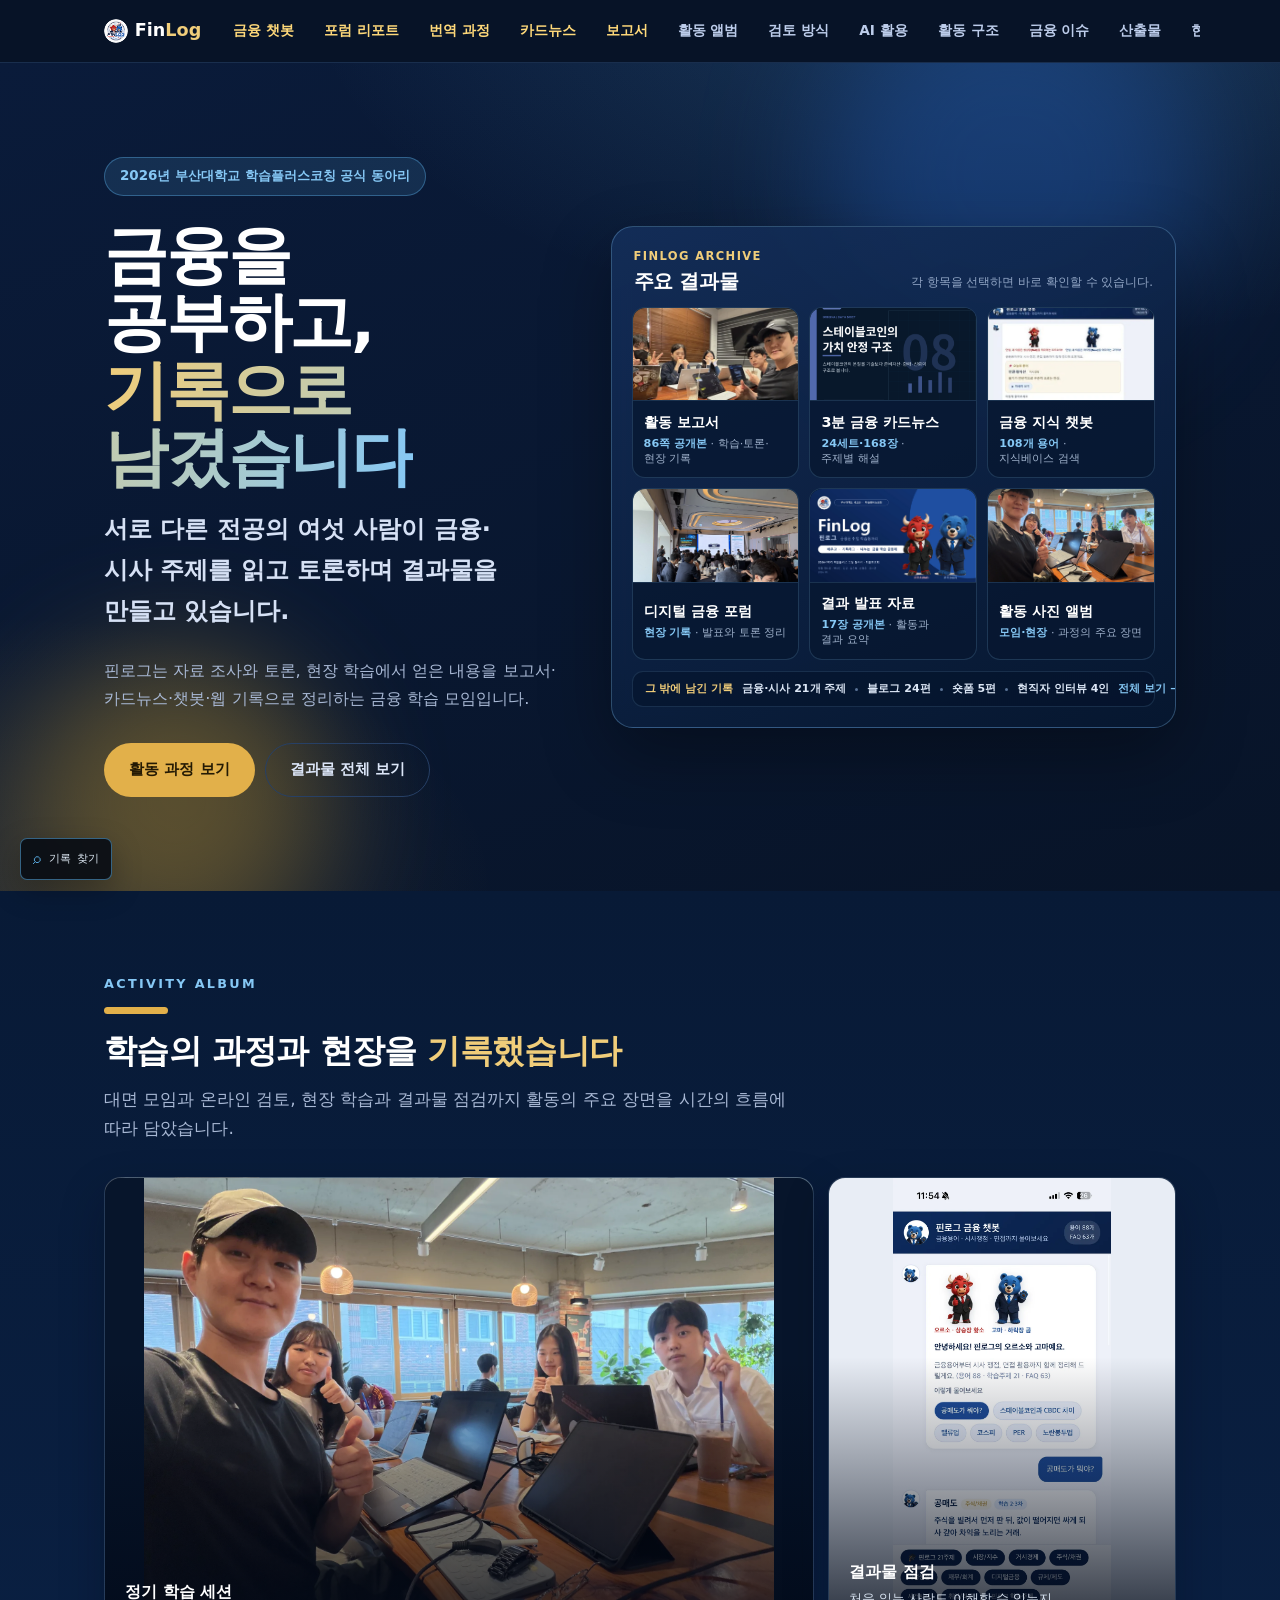
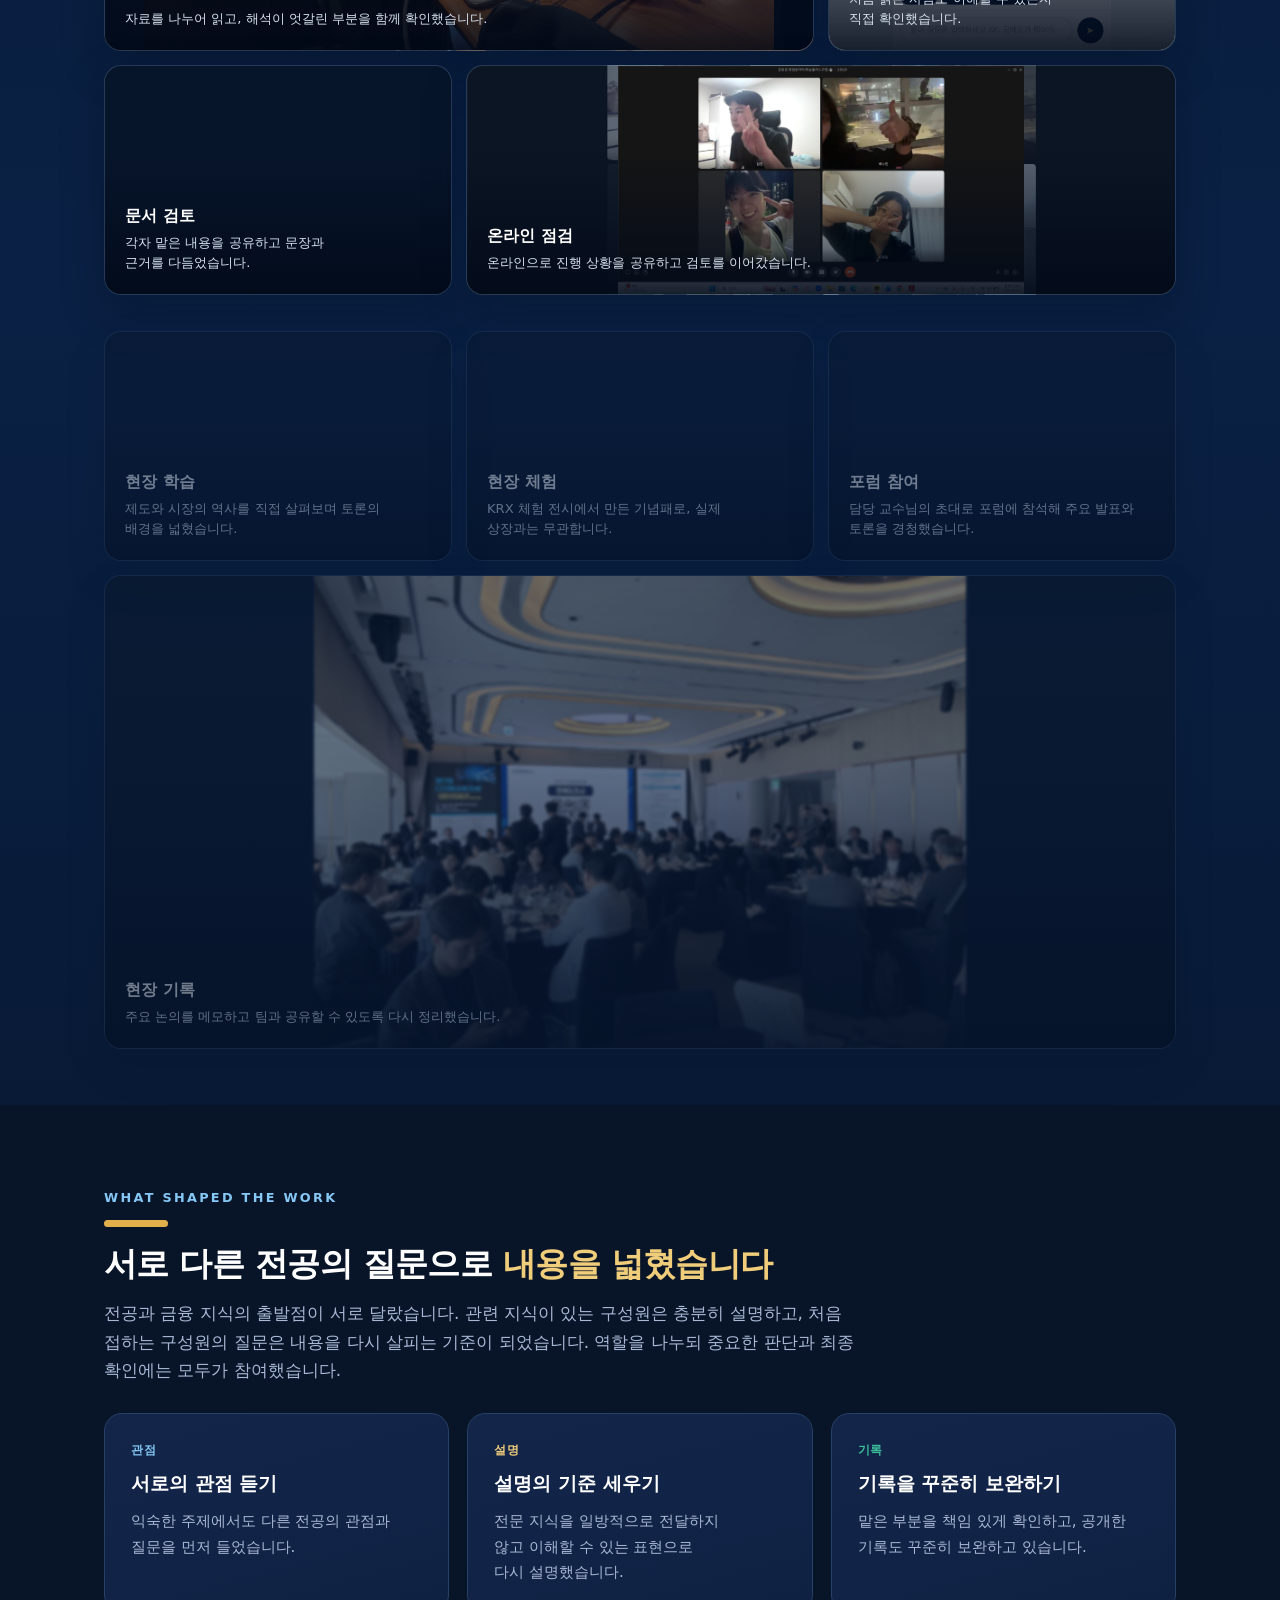
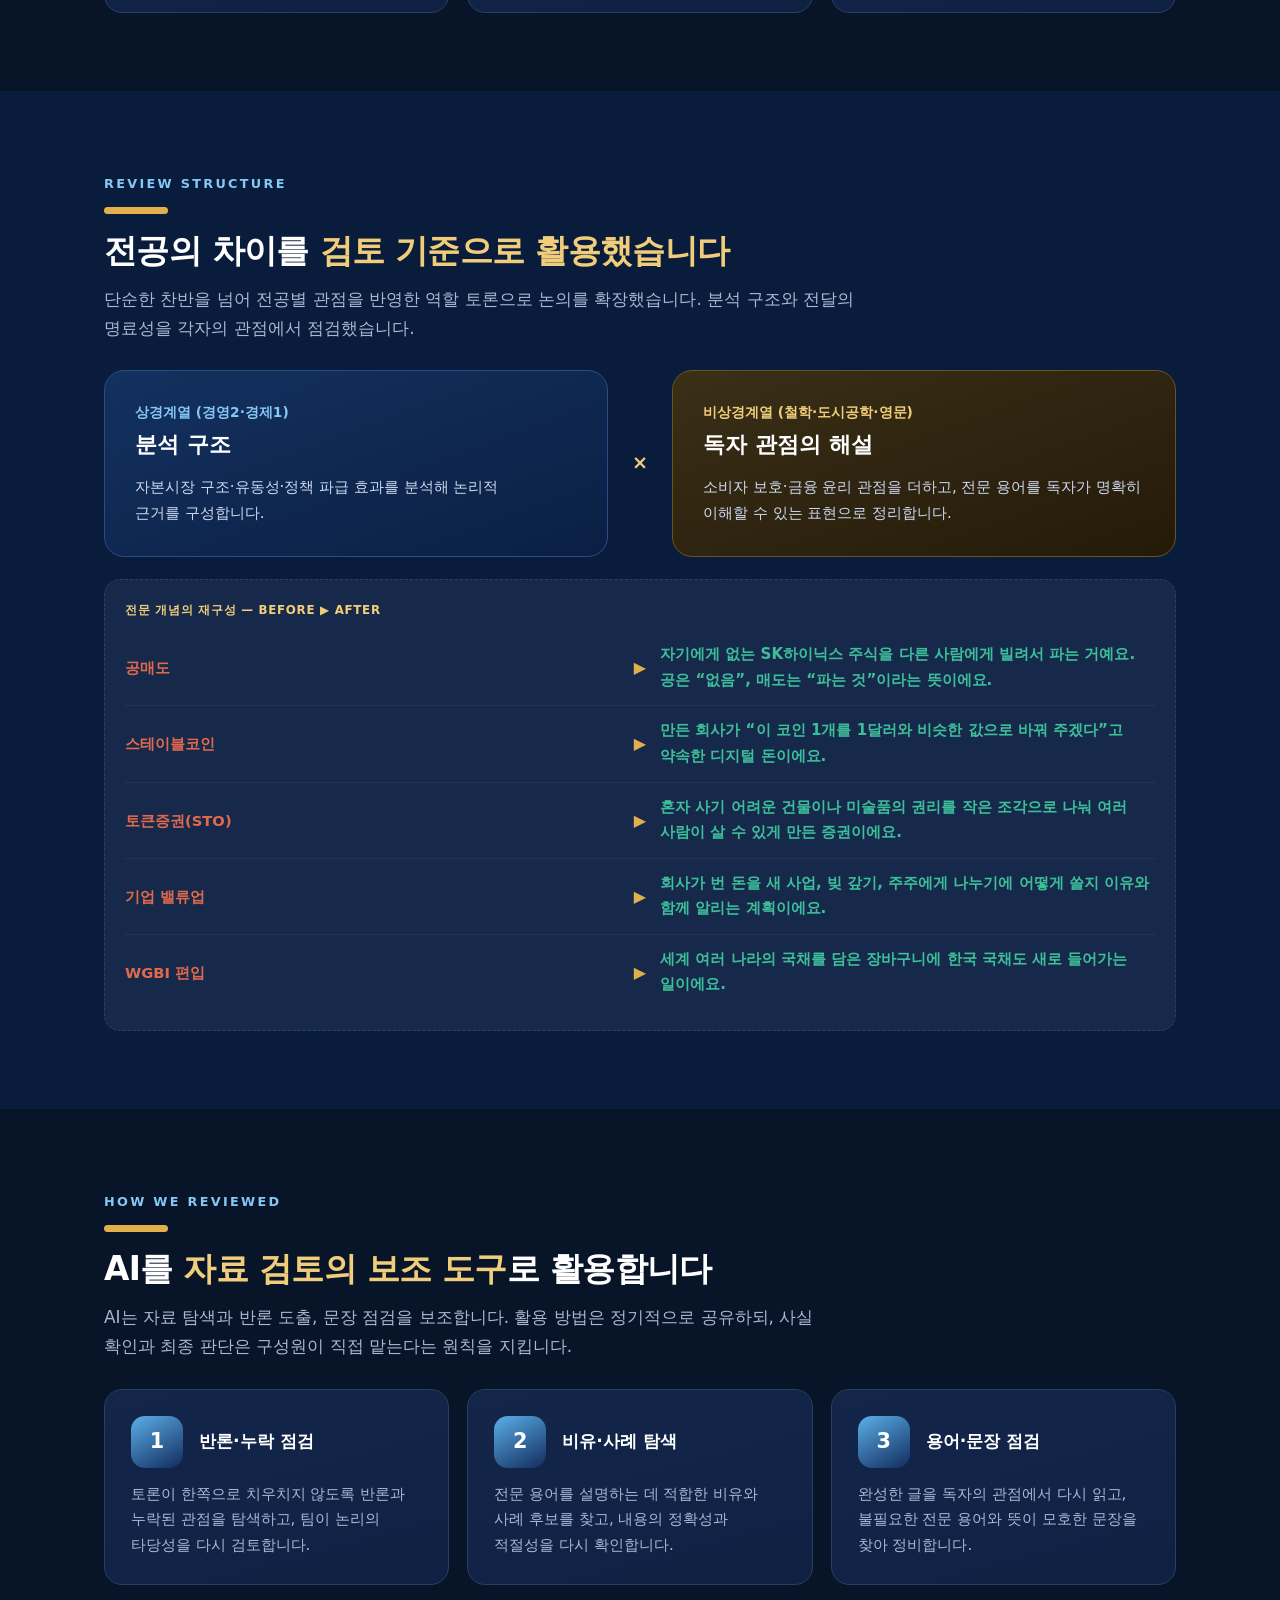
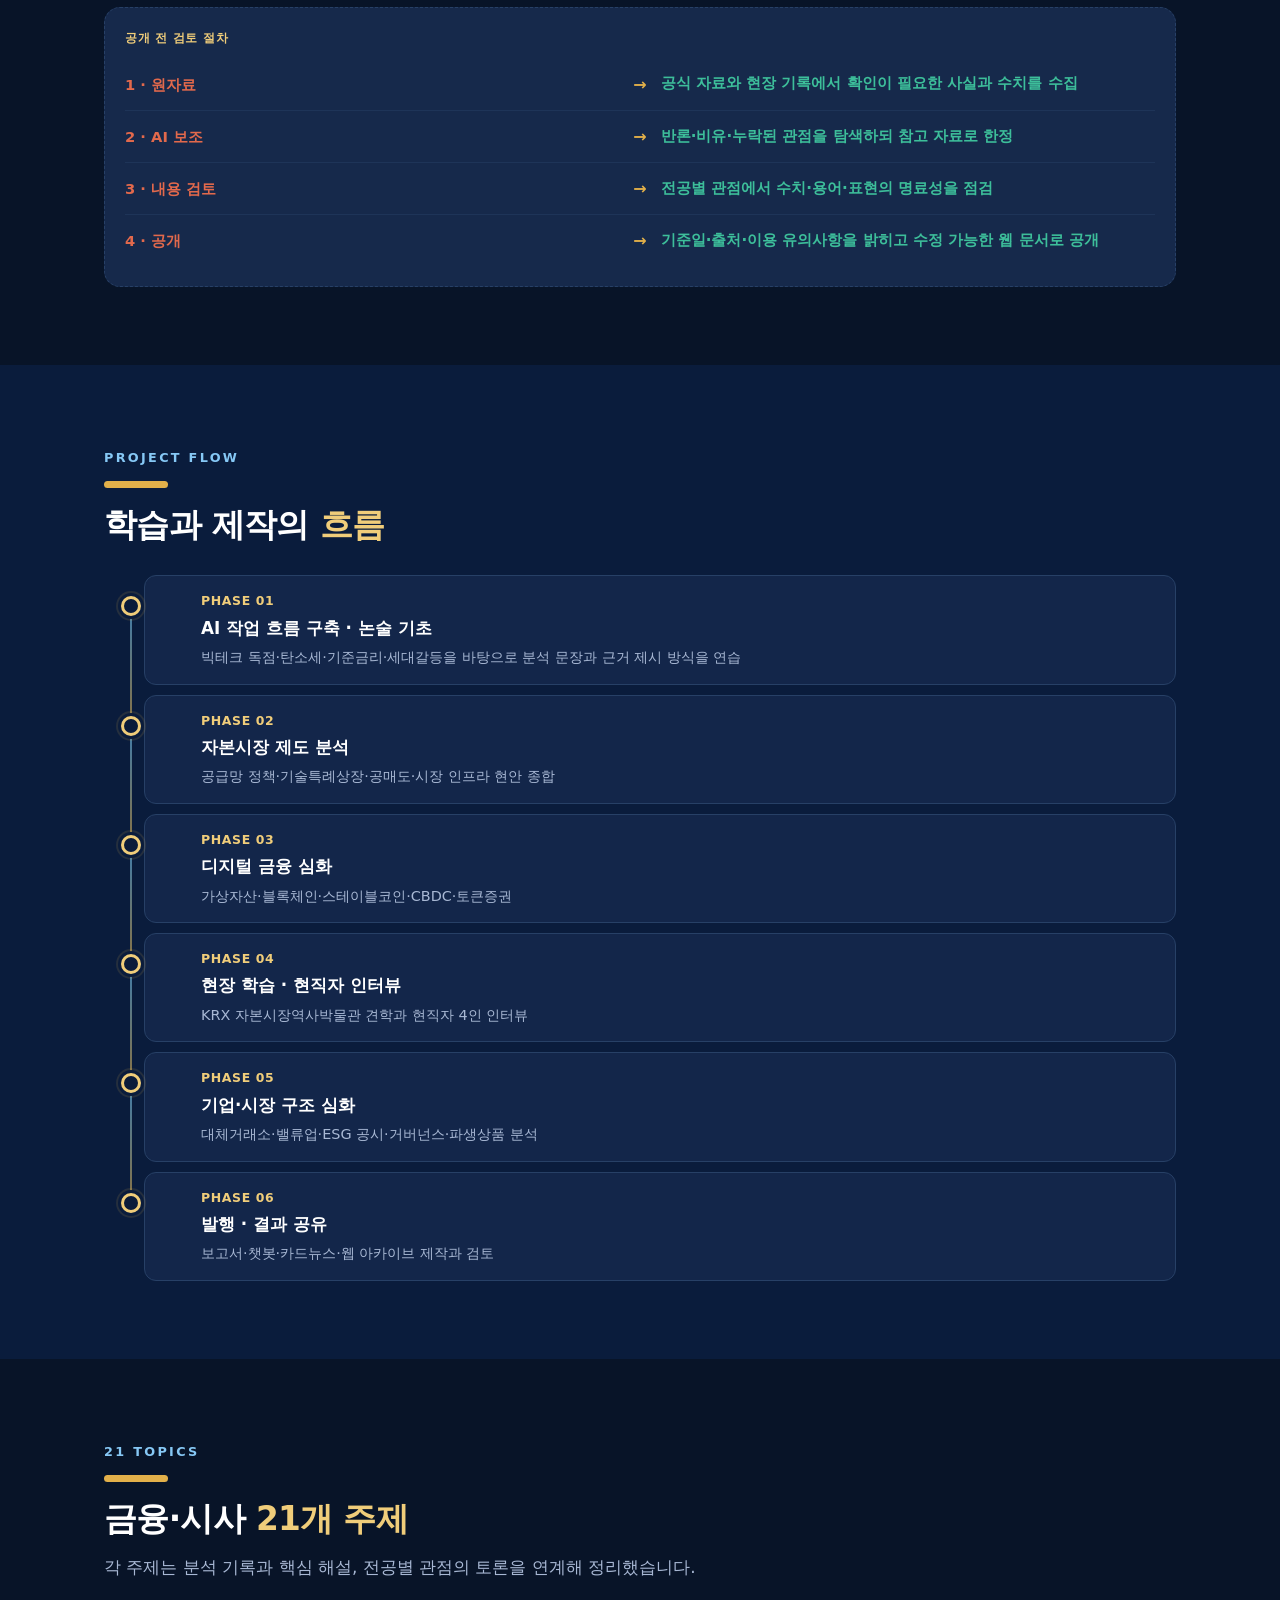
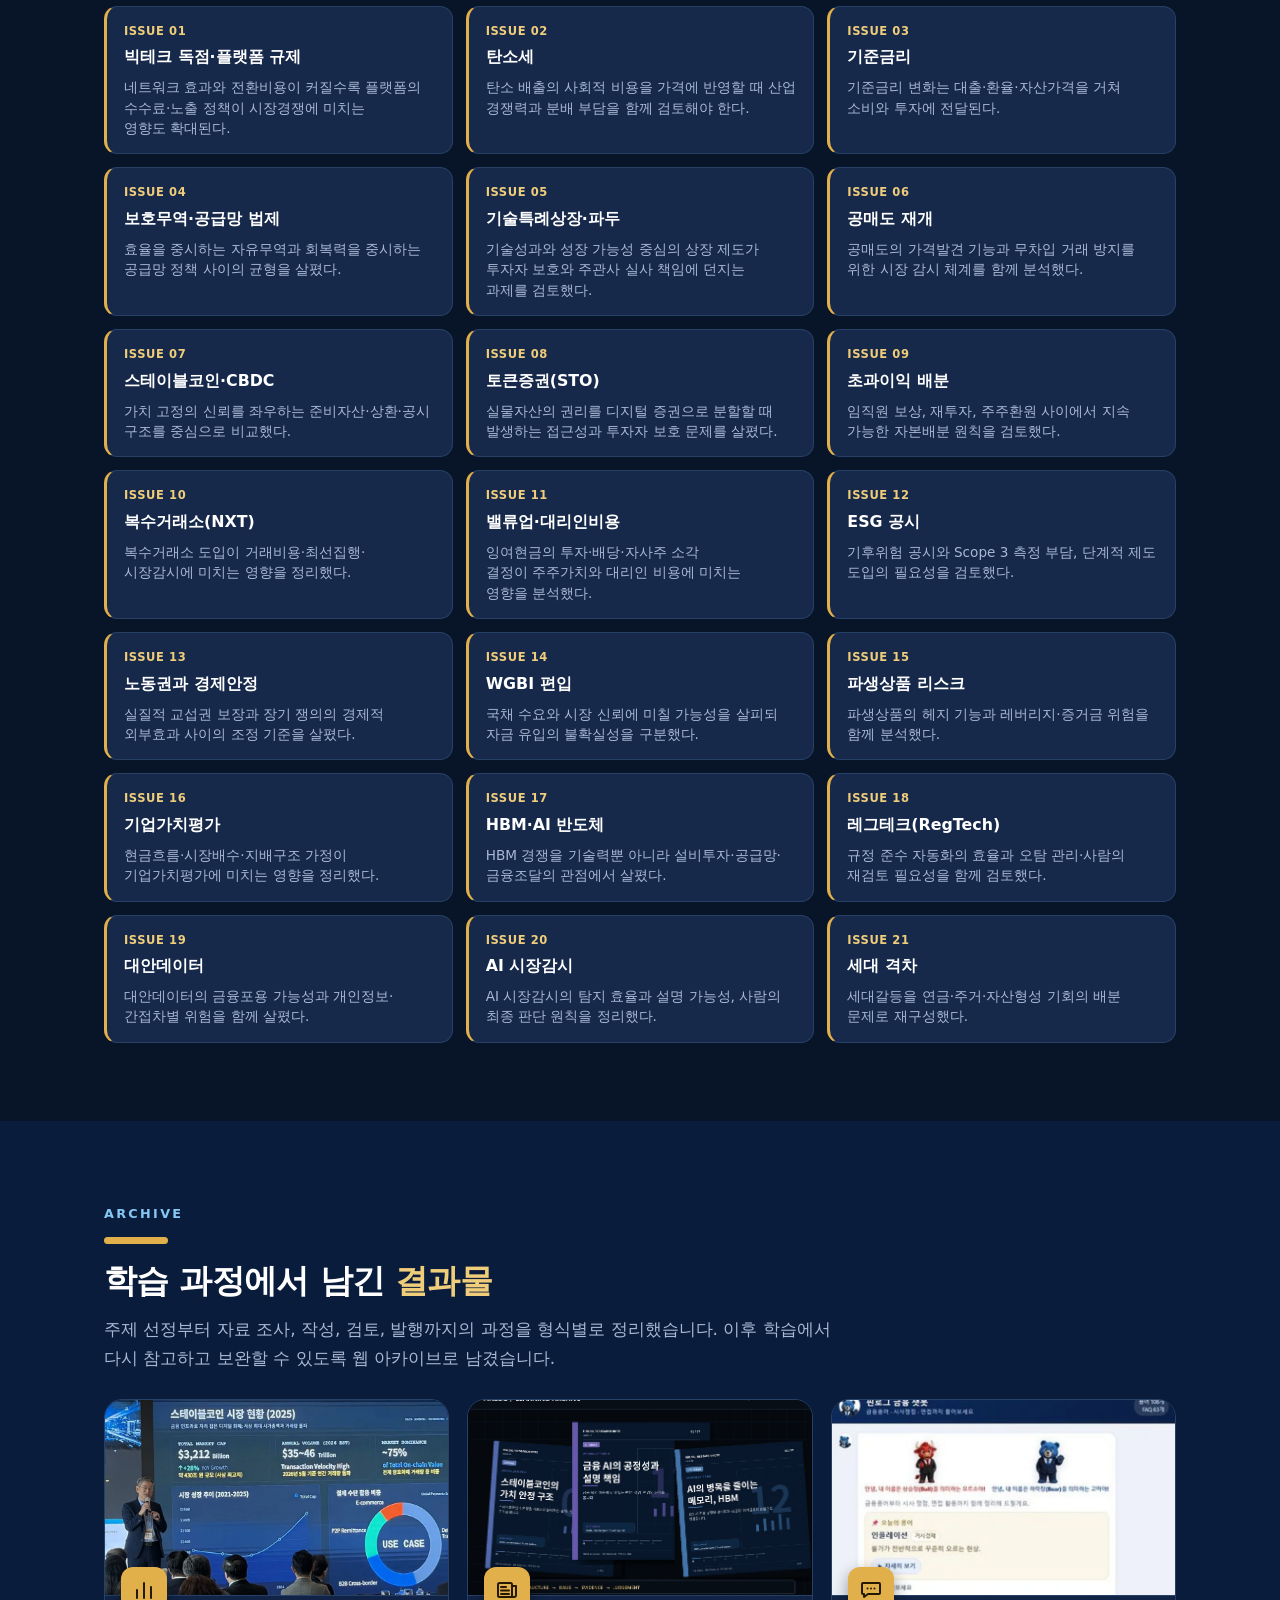
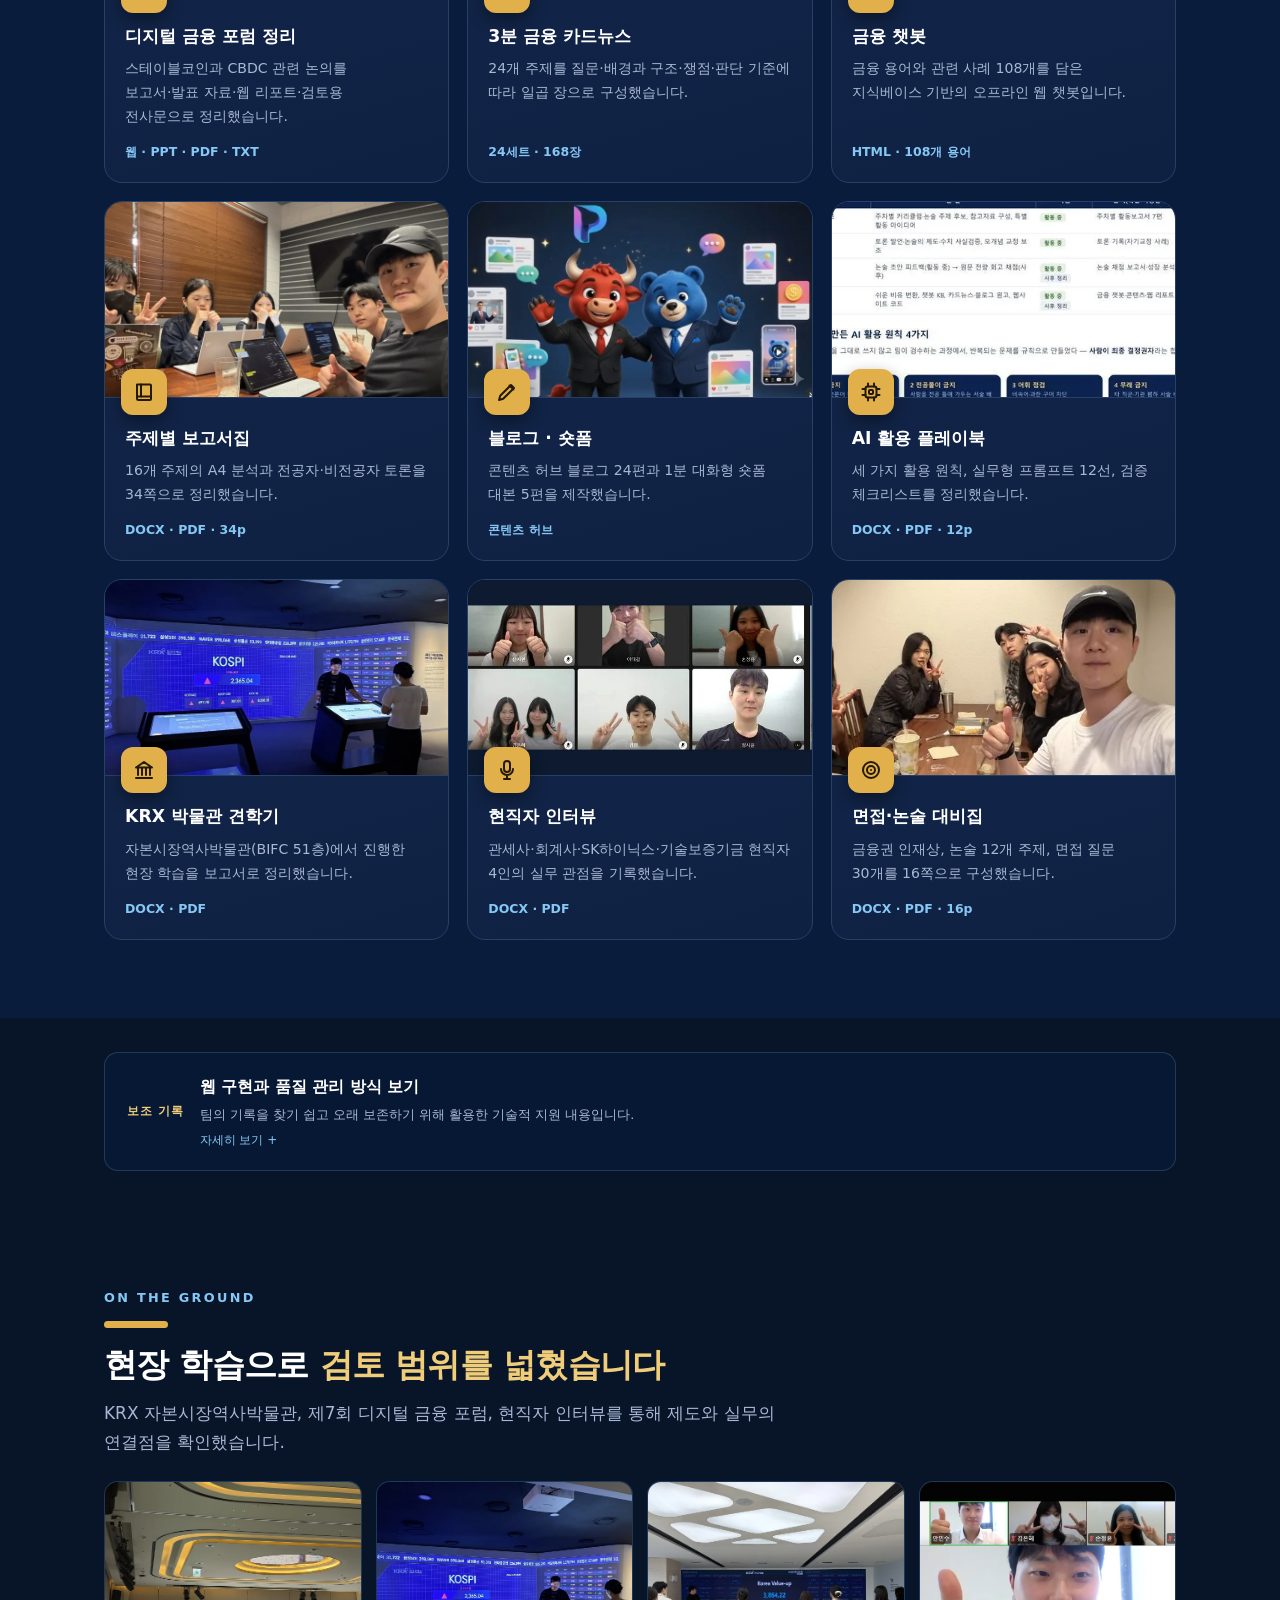
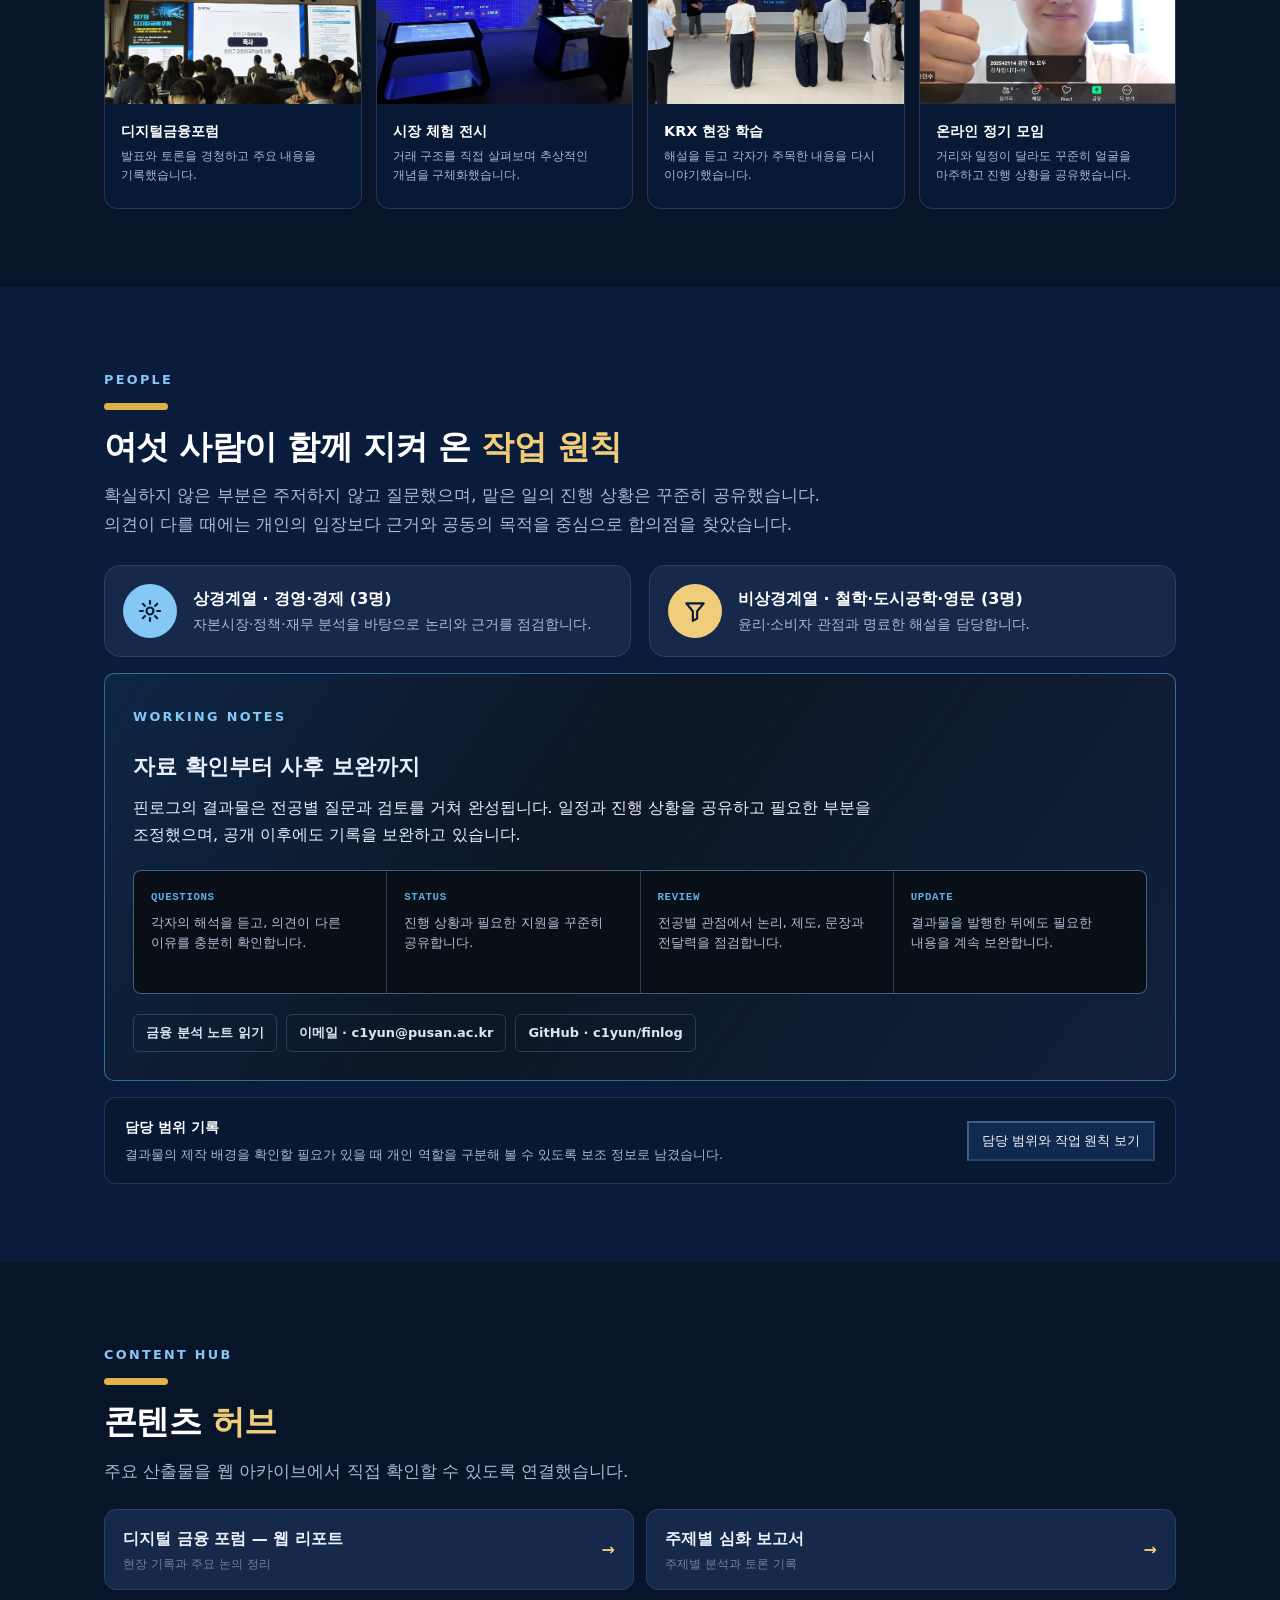
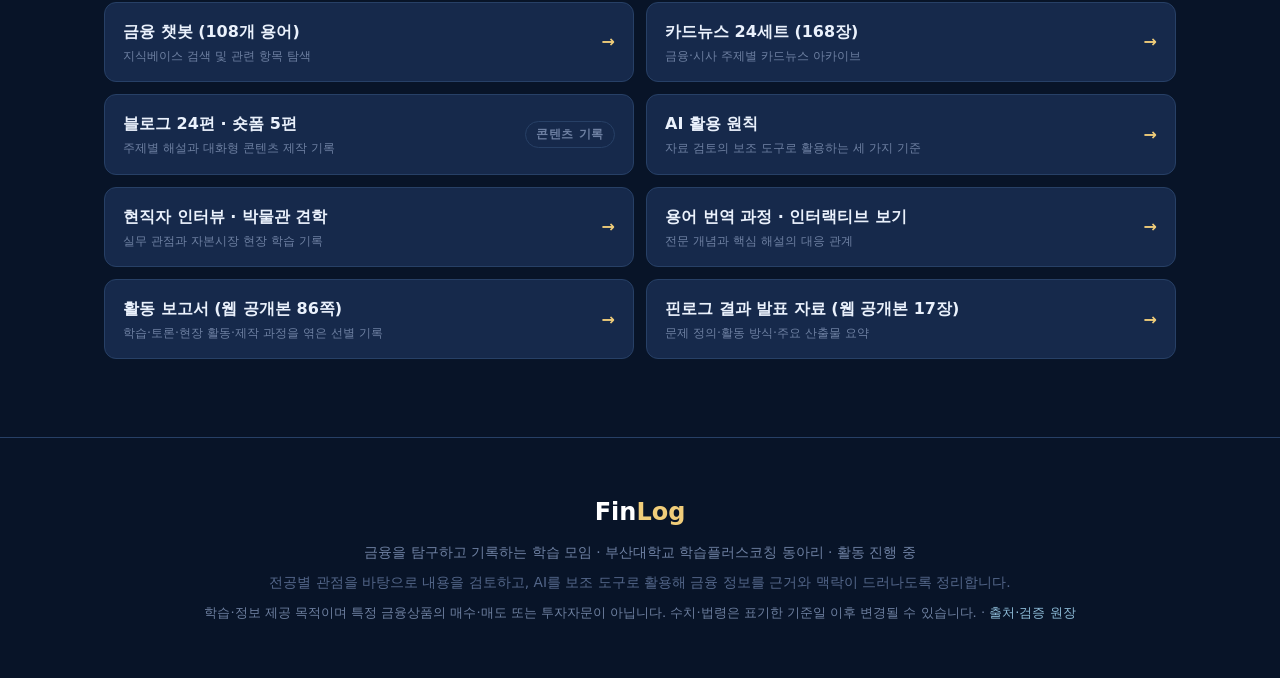
==== commit 93ac91c8: "Simplify financial term explanations" ====
--- a/index.html
+++ b/index.html
@@ -339,11 +339,11 @@
   </div>
   <div class="flow">
     <div class="tag" style="color:var(--gold2);margin-bottom:10px">전문 개념의 재구성 — Before ▶ After</div>
-    <div class="ba"><span class="term">공매도</span><span class="arrow">▶</span><span class="easy">주식을 빌려 먼저 판 뒤, 나중에 다시 사서 갚는 거래</span></div>
-    <div class="ba"><span class="term">스테이블코인</span><span class="arrow">▶</span><span class="easy">달러처럼 기준이 되는 자산과 비슷한 가치를 유지하도록 설계한 디지털자산</span></div>
-    <div class="ba"><span class="term">토큰증권(STO)</span><span class="arrow">▶</span><span class="easy">건물이나 미술품 같은 자산의 권리를 작은 단위로 나누어 디지털 형태로 발행한 증권</span></div>
-    <div class="ba"><span class="term">기업 밸류업</span><span class="arrow">▶</span><span class="easy">회사의 가치를 높이기 위해 자금을 어디에 투자하고 주주환원을 어떻게 실행할지 밝히는 계획</span></div>
-    <div class="ba"><span class="term">WGBI 편입</span><span class="arrow">▶</span><span class="easy">한국 국채가 글로벌 채권 벤치마크에 포함되는 절차</span></div>
+    <div class="ba"><span class="term">공매도</span><span class="arrow">▶</span><span class="easy">자기에게 없는 SK하이닉스 주식을 다른 사람에게 빌려서 파는 거예요. 공은 “없음”, 매도는 “파는 것”이라는 뜻이에요.</span></div>
+    <div class="ba"><span class="term">스테이블코인</span><span class="arrow">▶</span><span class="easy">만든 회사가 “이 코인 1개를 1달러와 비슷한 값으로 바꿔 주겠다”고 약속한 디지털 돈이에요.</span></div>
+    <div class="ba"><span class="term">토큰증권(STO)</span><span class="arrow">▶</span><span class="easy">혼자 사기 어려운 건물이나 미술품의 권리를 작은 조각으로 나눠 여러 사람이 살 수 있게 만든 증권이에요.</span></div>
+    <div class="ba"><span class="term">기업 밸류업</span><span class="arrow">▶</span><span class="easy">회사가 번 돈을 새 사업, 빚 갚기, 주주에게 나누기에 어떻게 쓸지 이유와 함께 알리는 계획이에요.</span></div>
+    <div class="ba"><span class="term">WGBI 편입</span><span class="arrow">▶</span><span class="easy">세계 여러 나라의 국채를 담은 장바구니에 한국 국채도 새로 들어가는 일이에요.</span></div>
   </div>
 </div></section>
 
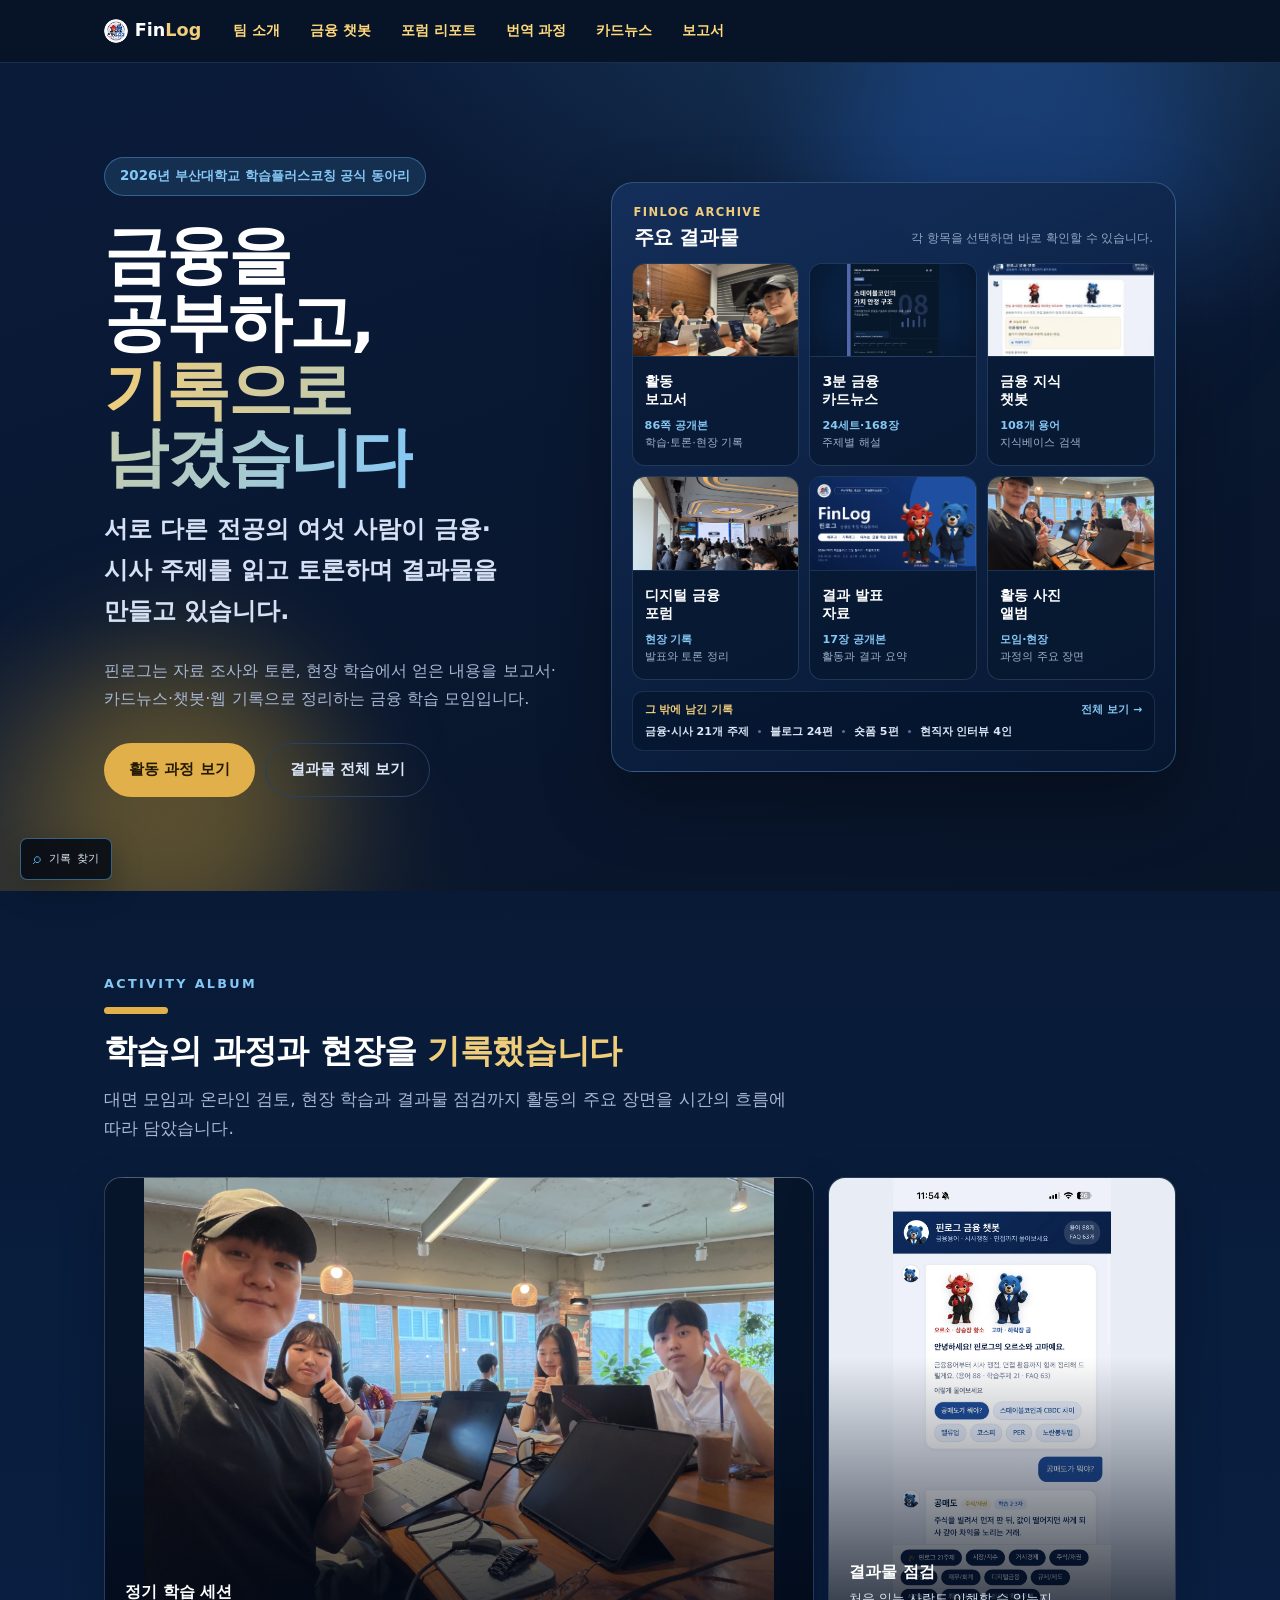
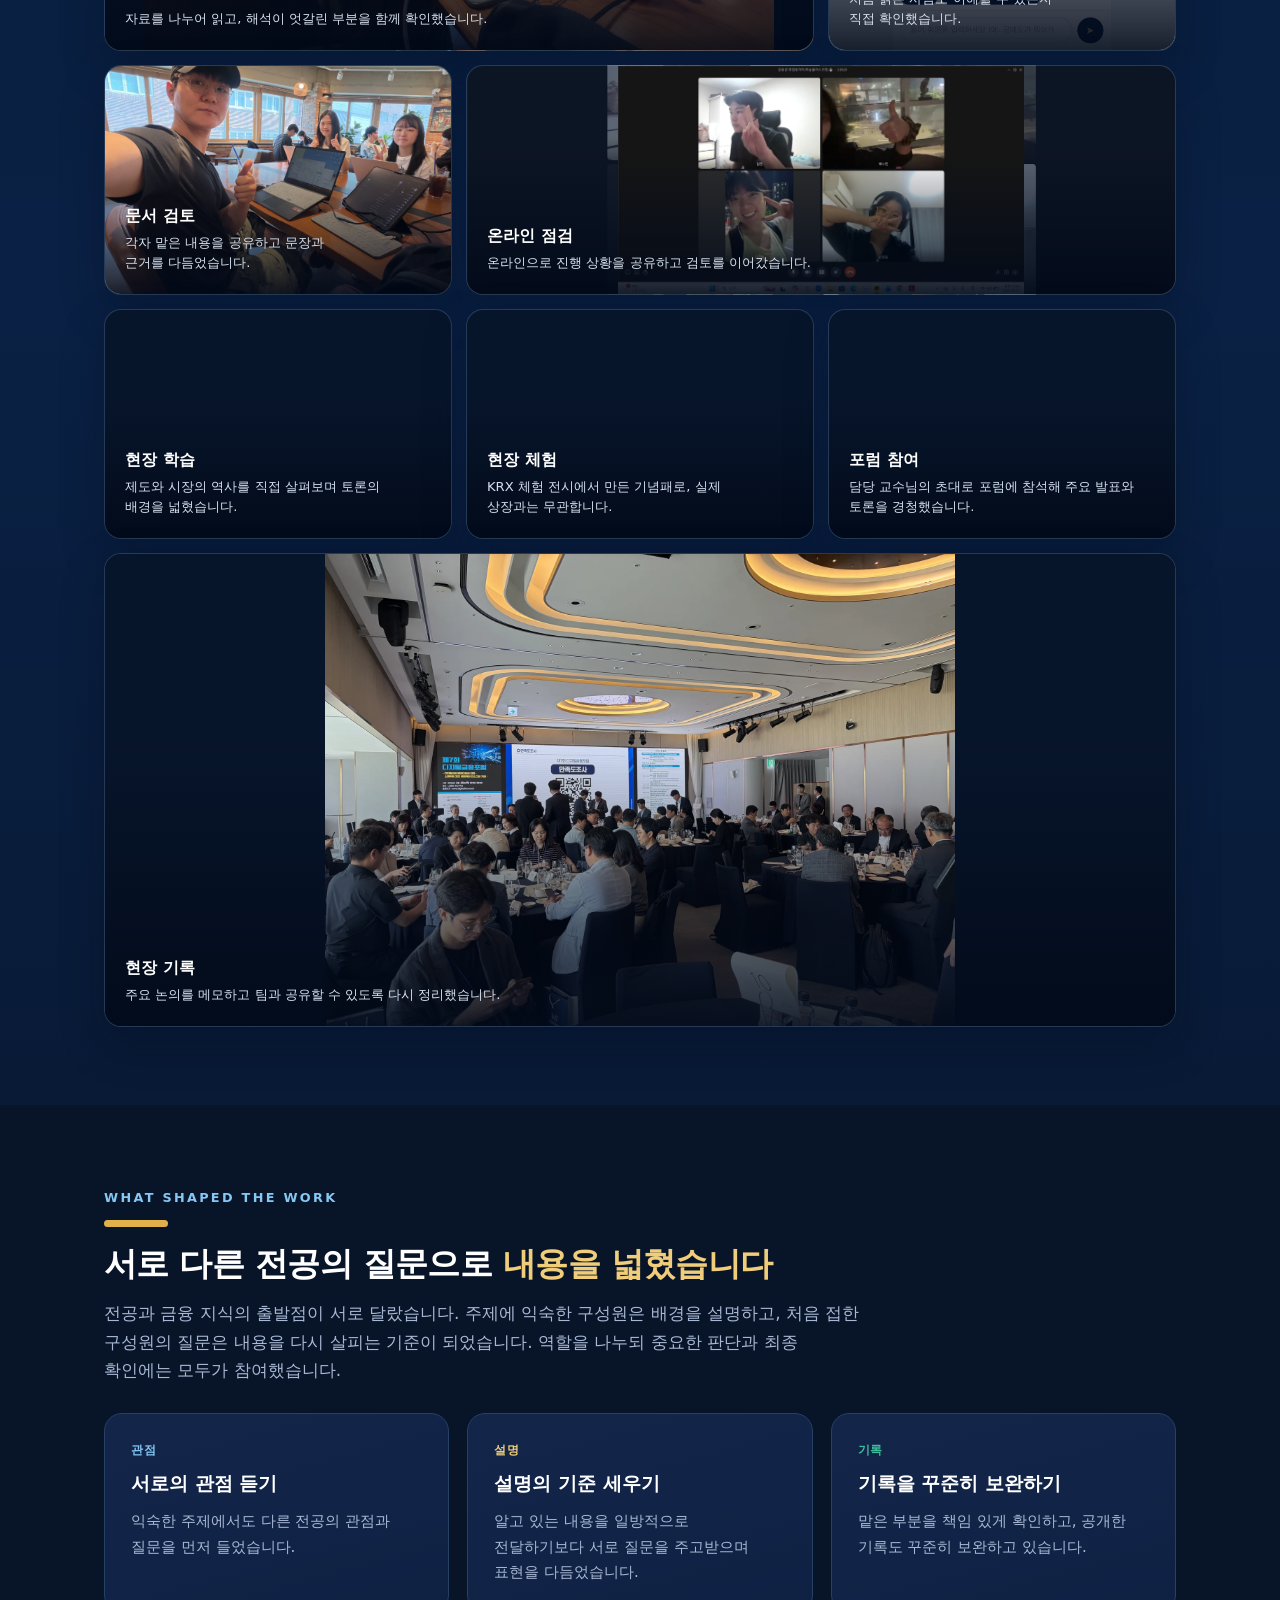
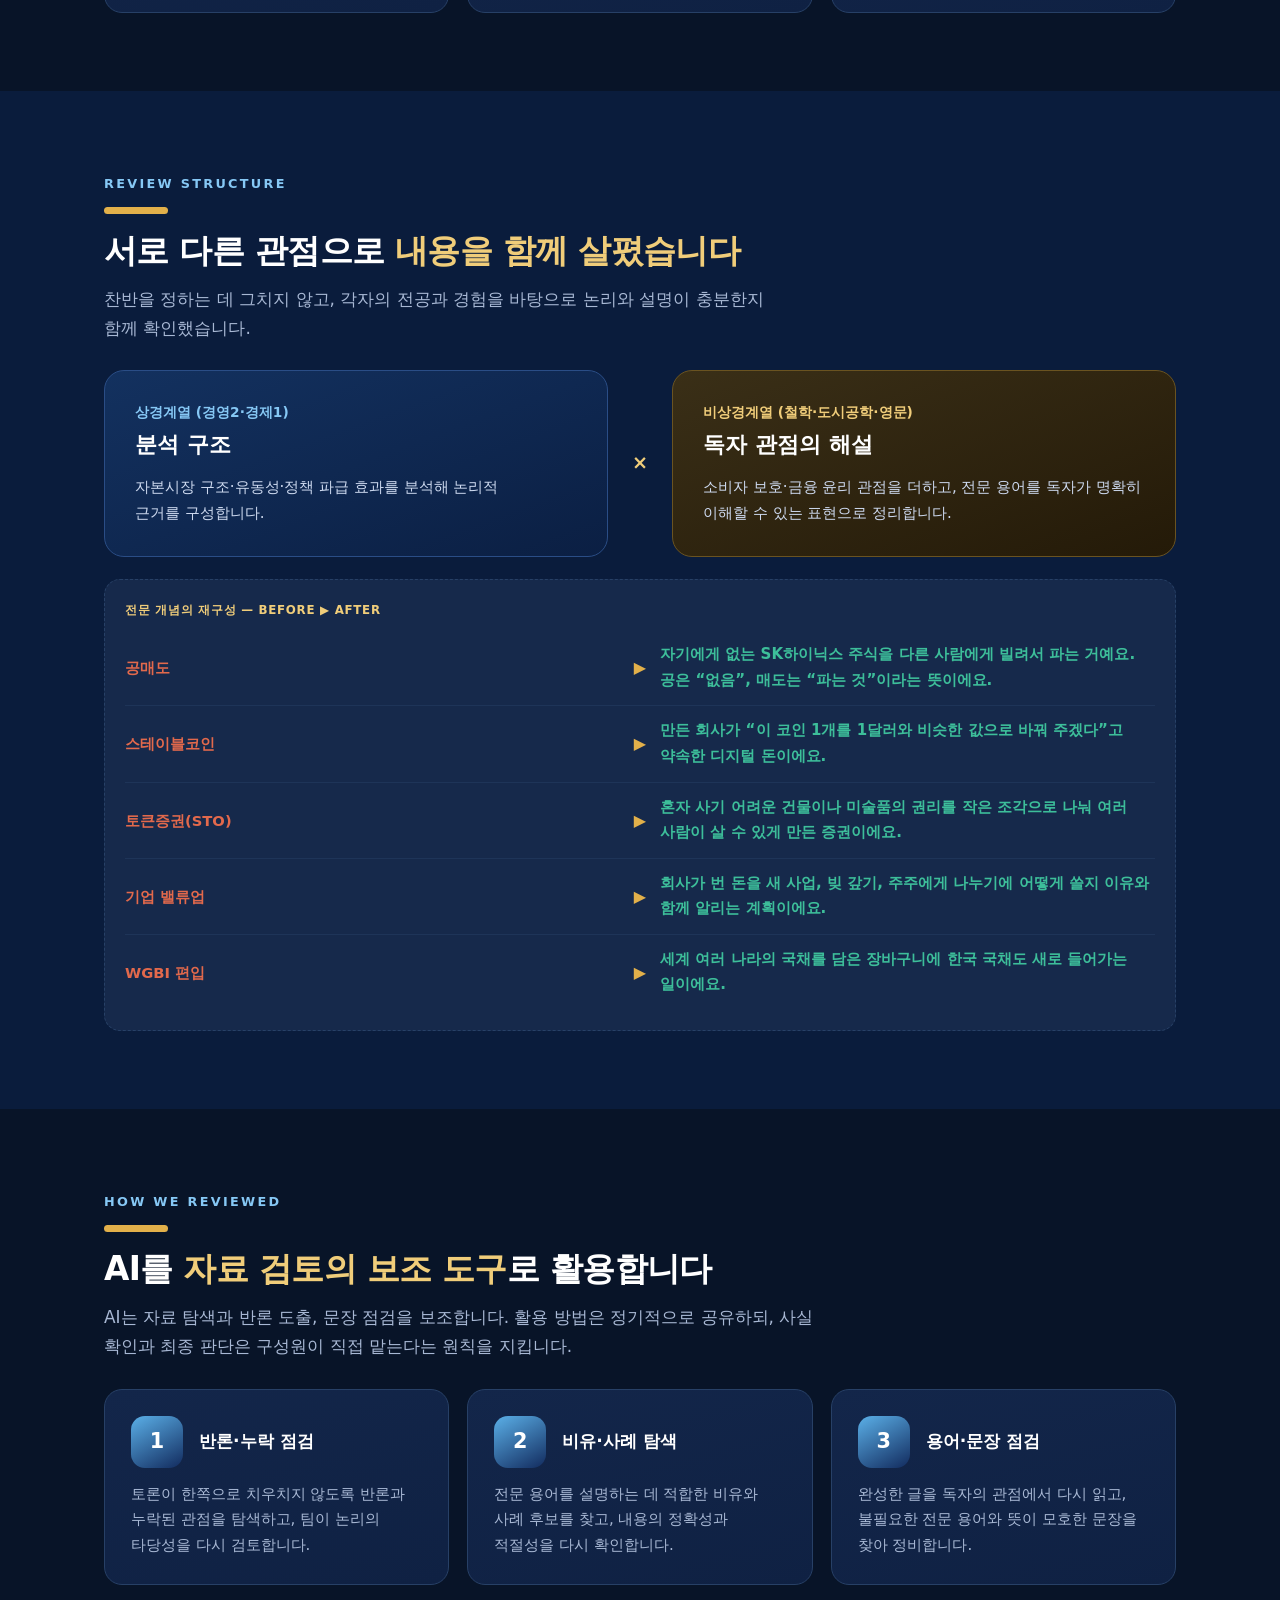
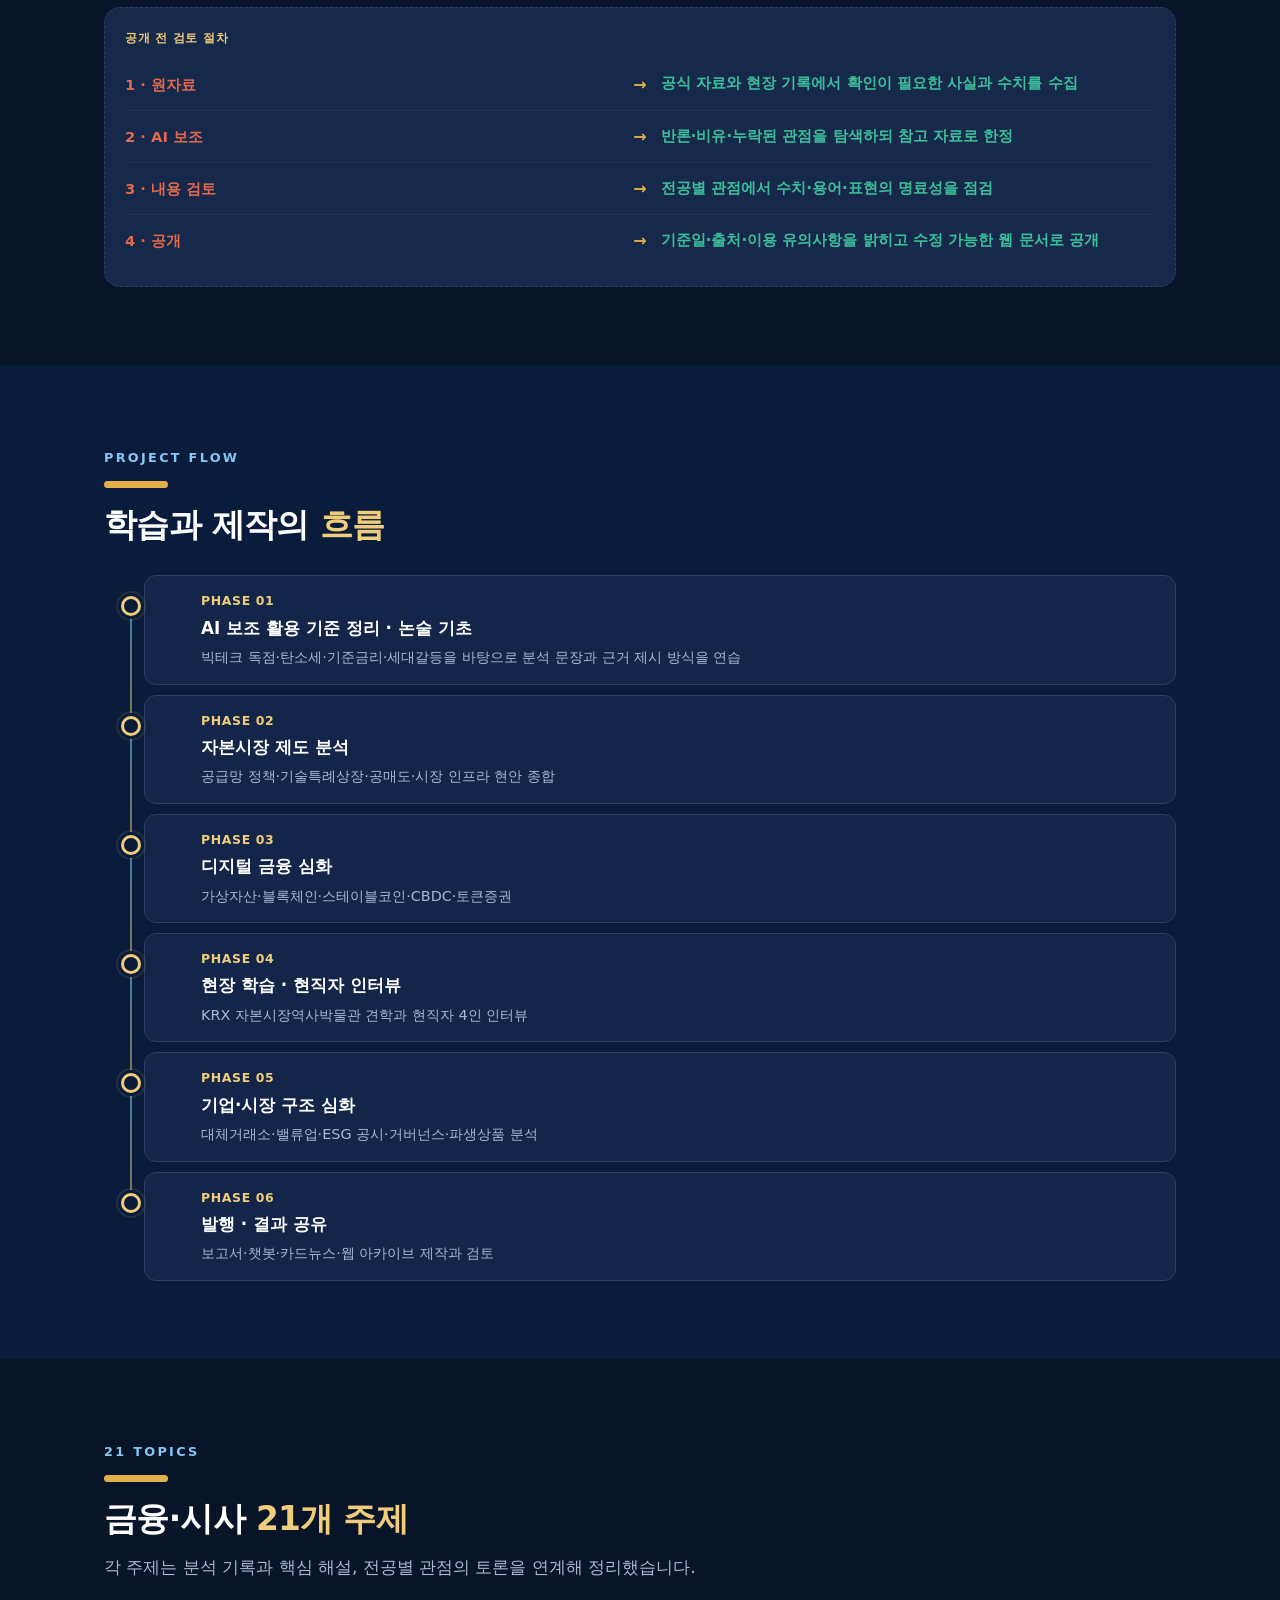
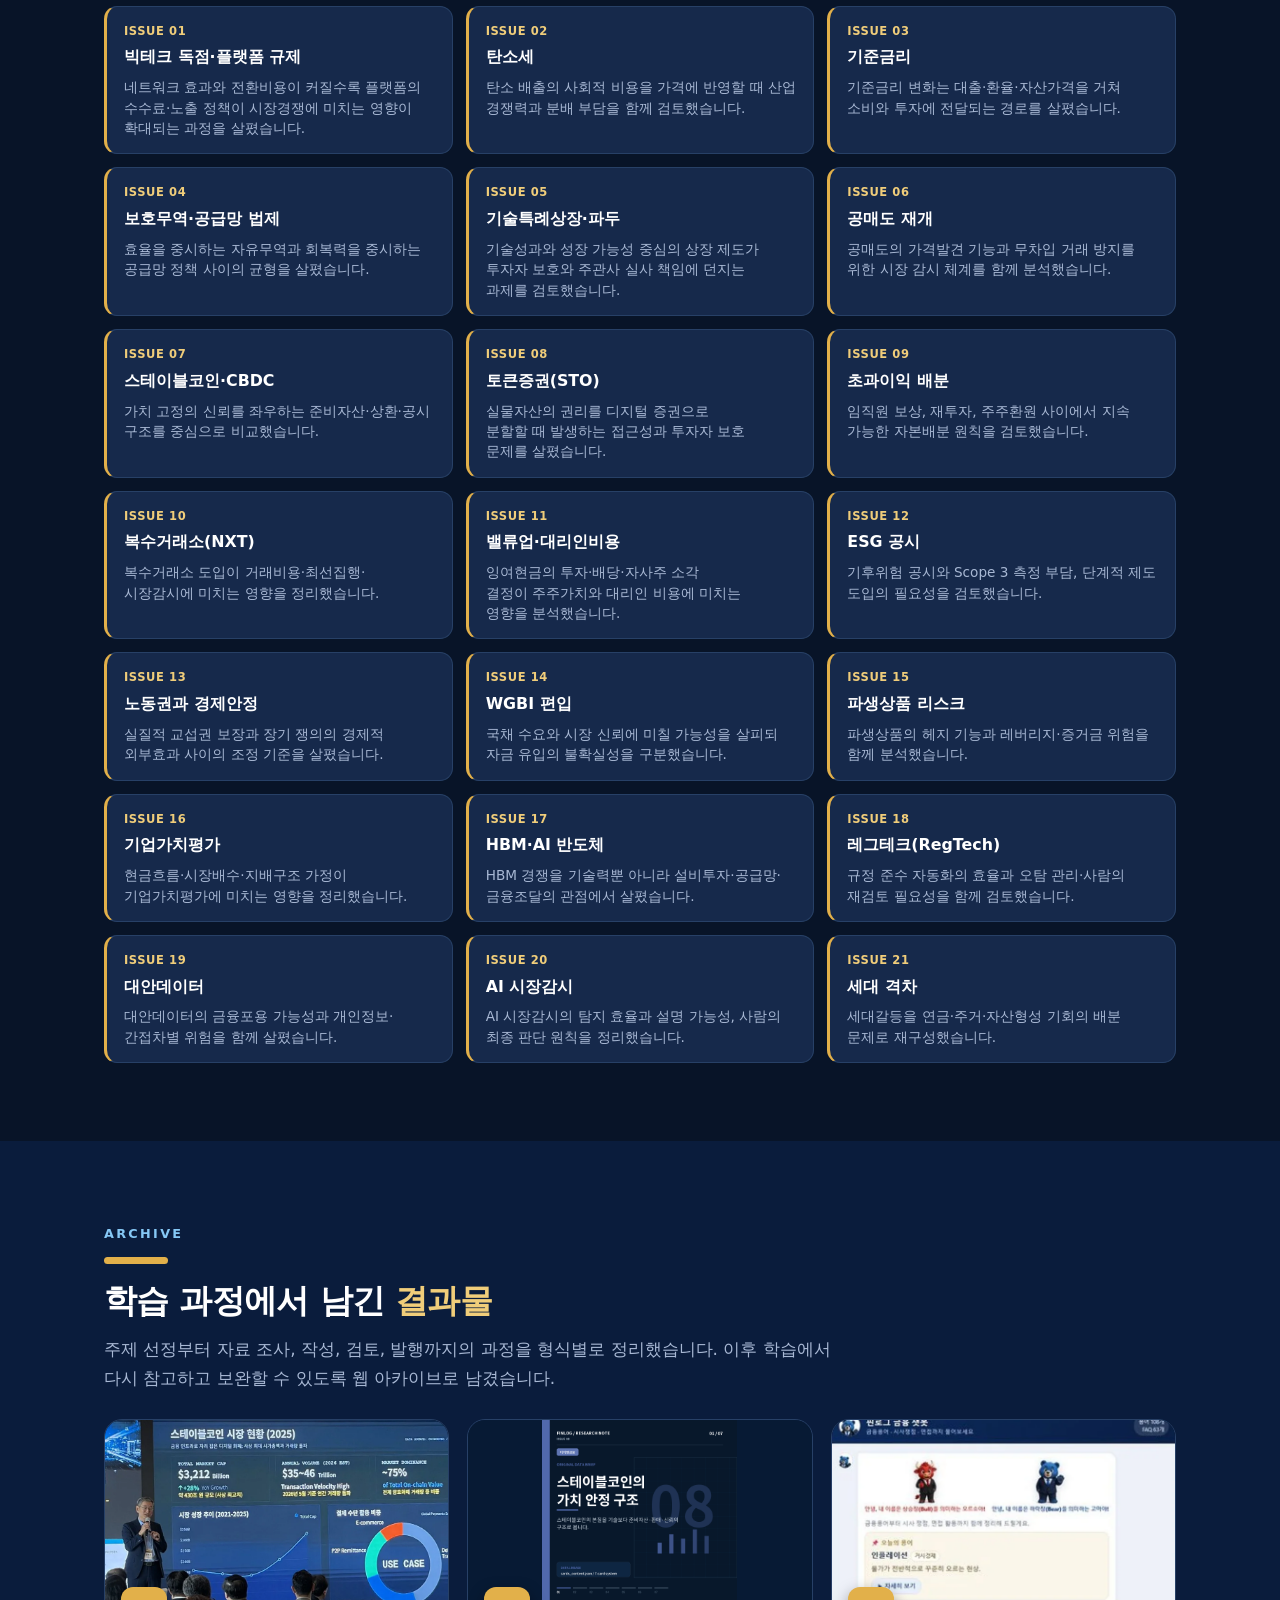
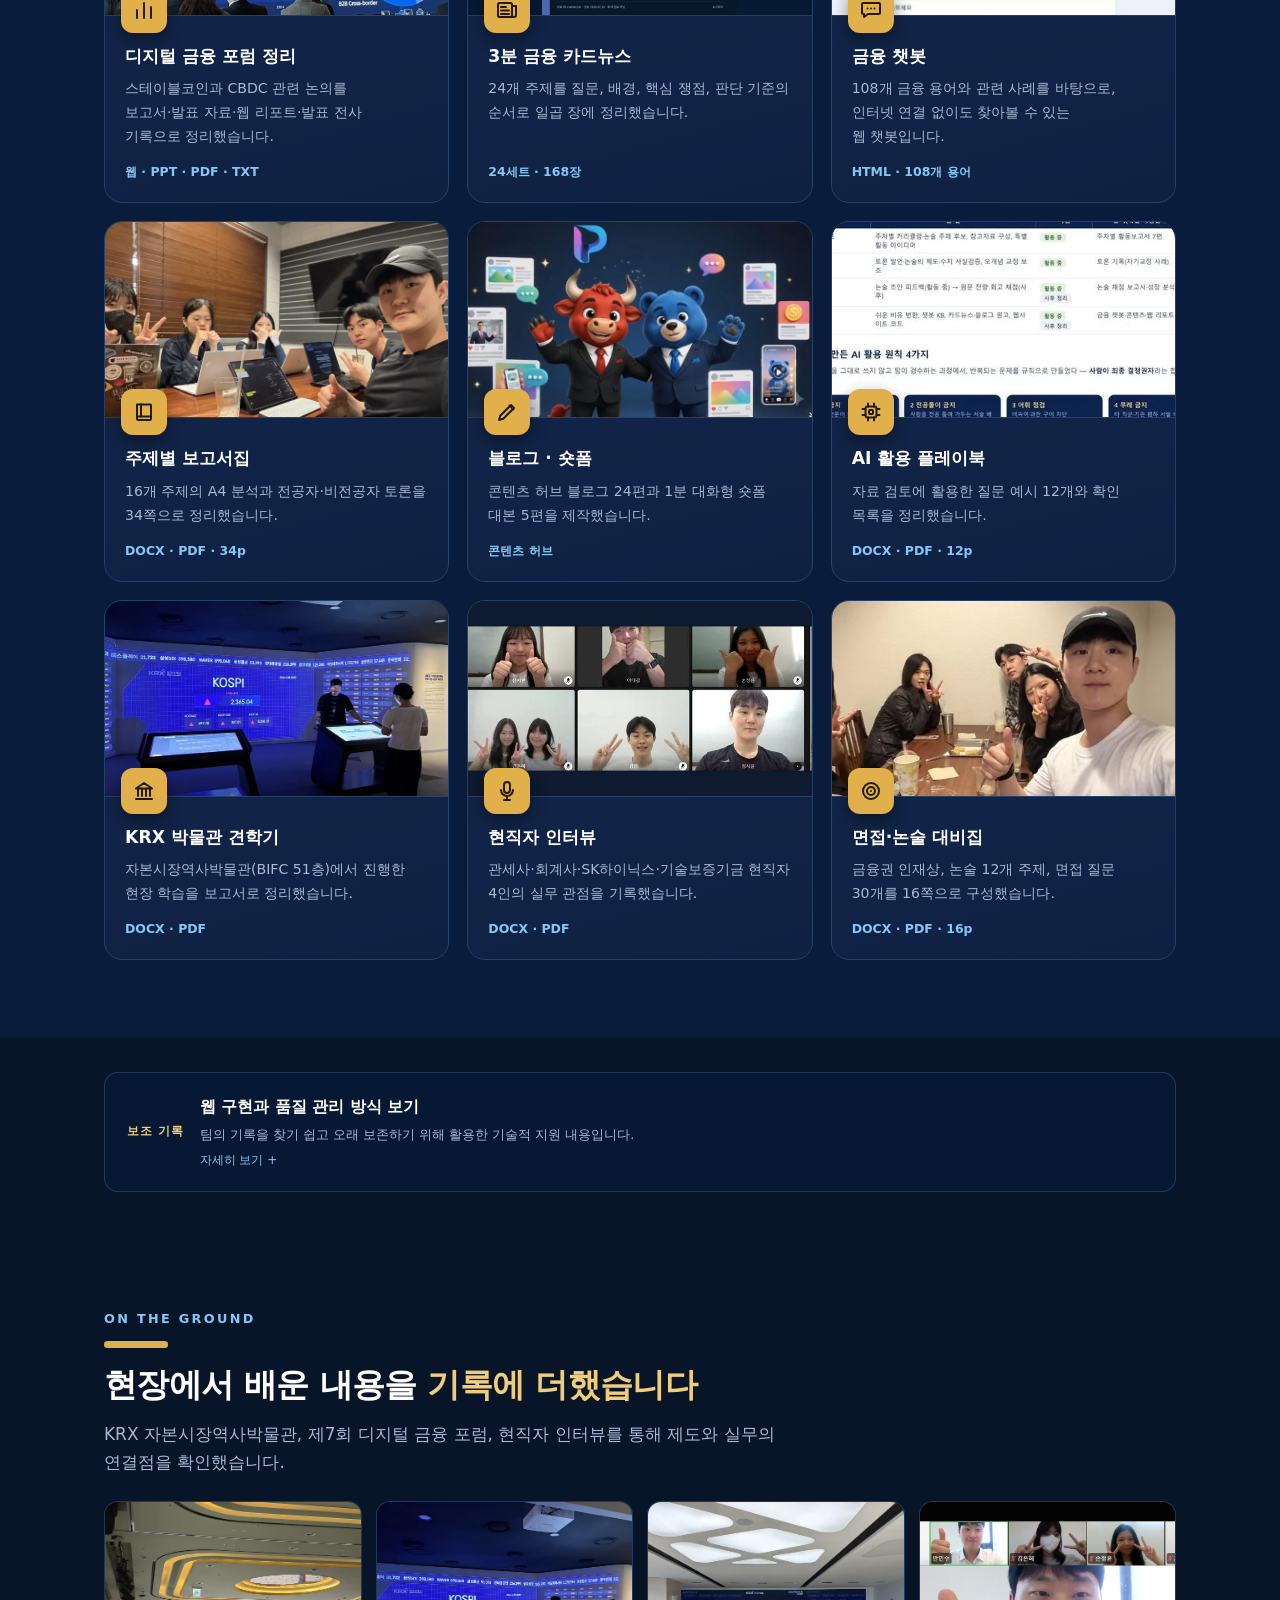
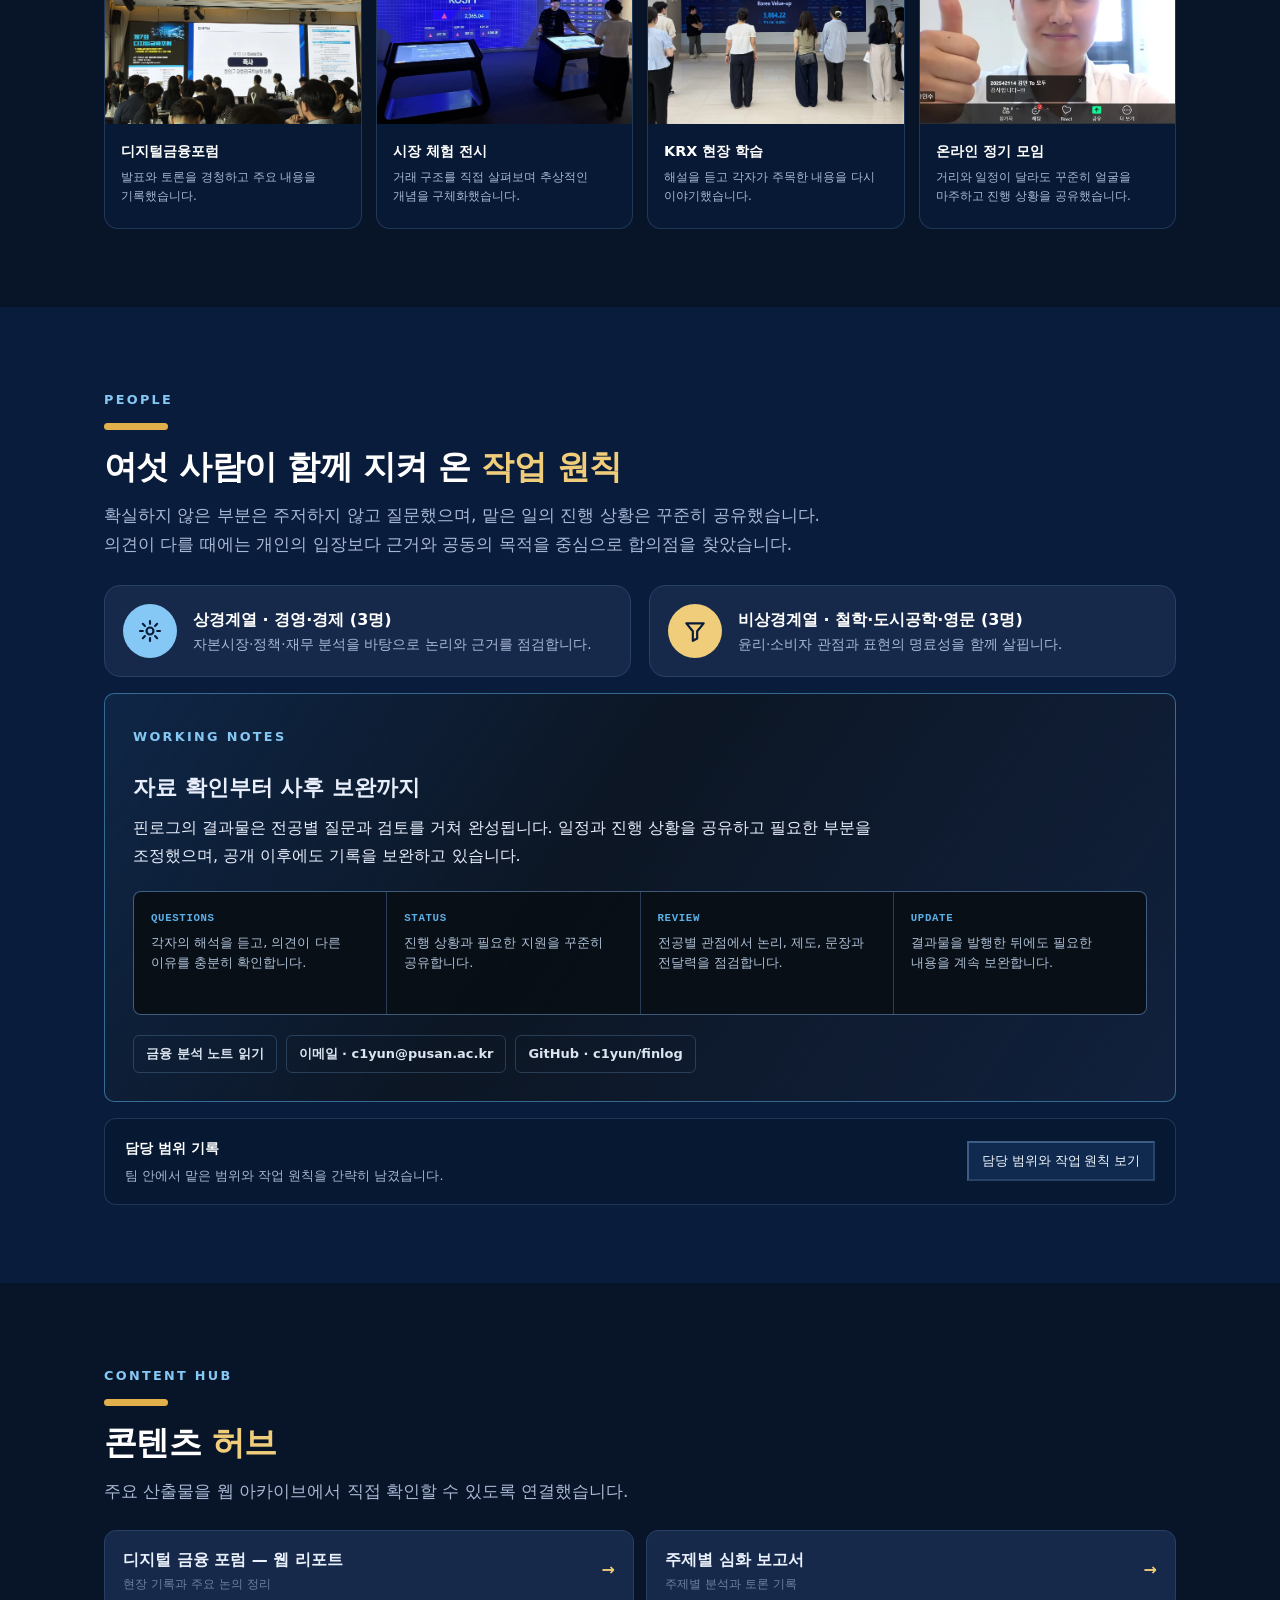
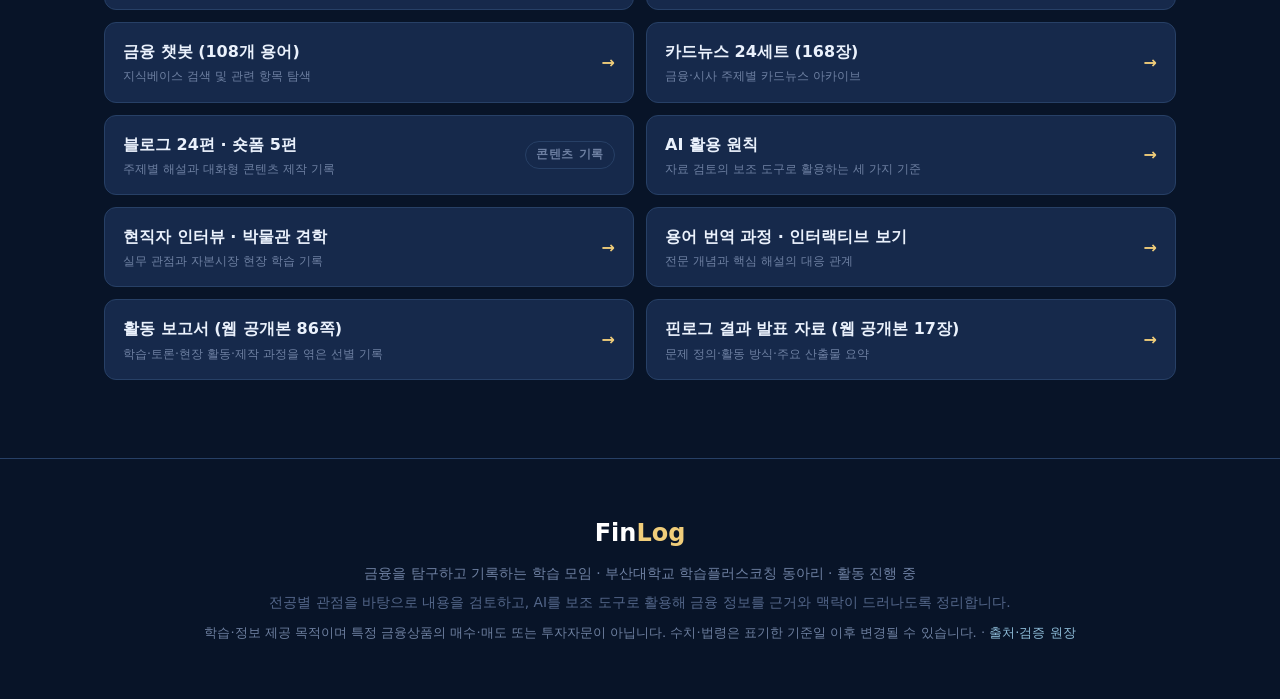
==== commit 8cf9e641: "Polish team story, navigation, and scroll performance" ====
--- a/index.html
+++ b/index.html
@@ -26,10 +26,11 @@
 .bar{width:64px;height:7px;border-radius:4px;background:var(--gold);margin-bottom:18px}
 
 /* NAV */
-nav{position:sticky;top:0;z-index:80;background:rgba(8,20,40,.86);backdrop-filter:blur(12px);border-bottom:1px solid rgba(39,64,102,.6)}
+nav{position:sticky;top:0;z-index:80;background:rgba(8,20,40,.98);border-bottom:1px solid rgba(39,64,102,.6)}
 nav .wrap{display:flex;align-items:center;height:62px;gap:6px;overflow-x:auto;scrollbar-width:none}
 nav .wrap::-webkit-scrollbar{display:none}
 nav .logo{font-weight:900;font-size:1.1rem;color:#fff;margin-right:14px;white-space:nowrap}
+nav .logo,nav a.l{flex:0 0 auto}
 nav .logo b{color:var(--gold2)}
 nav a.l{color:#bcccea;font-size:.86rem;font-weight:600;padding:8px 12px;border-radius:9px;white-space:nowrap;transition:.18s}
 nav a.l:hover{background:rgba(91,176,232,.16);color:#fff}
@@ -52,7 +53,7 @@
 .btn{padding:13px 24px;border-radius:30px;font-weight:700;font-size:.95rem;transition:.2s;cursor:pointer;border:1px solid transparent}
 .btn.p{background:var(--gold);color:#241a04}.btn.p:hover{background:var(--gold2)}
 .btn.s{background:transparent;border-color:var(--bd);color:#dce6f8}.btn.s:hover{border-color:var(--cyan);color:#fff}
-.hero-results{position:relative;overflow:hidden;padding:20px;border:1px solid rgba(134,200,245,.3);border-radius:22px;background:linear-gradient(155deg,rgba(20,47,91,.88),rgba(7,23,48,.9));box-shadow:0 28px 70px rgba(0,0,0,.32);backdrop-filter:blur(12px)}
+.hero-results{position:relative;overflow:hidden;padding:20px;border:1px solid rgba(134,200,245,.3);border-radius:22px;background:linear-gradient(155deg,rgba(20,47,91,.96),rgba(7,23,48,.98));box-shadow:0 28px 70px rgba(0,0,0,.32)}
 .hero-results::after{position:absolute;inset:-30% auto -30% -42%;z-index:3;width:24%;content:"";pointer-events:none;opacity:0;background:linear-gradient(90deg,transparent,rgba(255,255,255,.18),rgba(134,200,245,.24),transparent);filter:blur(2px);transform:skewX(-14deg)}
 .hero-results__head{display:flex;align-items:flex-end;justify-content:space-between;gap:16px;margin-bottom:14px;padding:0 2px}
 .hero-results__head span{display:block;color:var(--gold2);font-size:.72rem;font-weight:800;letter-spacing:.12em;text-transform:uppercase}
@@ -62,17 +63,21 @@
 .hero-output{display:grid;grid-template-rows:auto 1fr;min-width:0;min-height:0;overflow:hidden;border:1px solid rgba(134,200,245,.18);border-radius:13px;background:rgba(7,23,48,.74);transition:transform .22s ease,border-color .22s ease,background .22s ease}
 .hero-output:hover{transform:translateY(-2px);border-color:rgba(240,205,122,.58);background:rgba(16,43,82,.94)}
 .hero-output img{width:100%;height:auto;aspect-ratio:16/9;min-height:0;display:block;object-fit:cover;object-position:center;border-bottom:1px solid rgba(134,200,245,.16);background:#06162e}
-.hero-output--contain img{object-fit:cover}
-.hero-output__body{display:flex;min-width:0;min-height:76px;flex-direction:column;justify-content:center;padding:10px 11px}
+.hero-output__media{display:grid;width:100%;aspect-ratio:16/9;place-items:center;overflow:hidden;border-bottom:1px solid rgba(134,200,245,.16)}
+.hero-output.hero-output--card .hero-output__media{background:radial-gradient(circle at 50% 45%,#17396b 0,#0b2447 52%,#06162e 100%)}
+.hero-output.hero-output--card .hero-output__media img{width:auto;height:100%;aspect-ratio:1/1;object-fit:contain;border:0;background:transparent;box-shadow:0 8px 22px rgba(0,0,0,.3)}
+.hero-output__body{display:grid;min-width:0;min-height:108px;grid-template-rows:2.5em auto;align-content:center;padding:11px 12px}
 .hero-output__body strong{color:#fff;font-size:.9rem;line-height:1.25}
-.hero-output__body small{margin-top:5px;color:#9fb1cb;font-size:.7rem;line-height:1.35}
+.hero-output__body small{display:grid;gap:2px;margin-top:6px;color:#9fb1cb;font-size:.7rem;line-height:1.35}
+.hero-output__body small span{display:block}
 .hero-output__body b{color:var(--cyan2);font-weight:800}
 .hero-output:focus-visible,.hero-results__more:focus-visible{outline:3px solid var(--gold2);outline-offset:3px}
-.hero-results__more{display:flex;align-items:center;gap:9px;margin-top:11px;padding:10px 12px;border:1px solid rgba(134,200,245,.14);border-radius:11px;color:#aebed3;background:rgba(5,19,41,.56);font-size:.69rem;line-height:1.35}
+.hero-results__more{display:grid;min-width:0;grid-template-columns:minmax(0,1fr) auto;align-items:center;gap:7px 12px;margin-top:11px;padding:11px 12px;border:1px solid rgba(134,200,245,.14);border-radius:11px;color:#aebed3;background:rgba(5,19,41,.56);font-size:.69rem;line-height:1.35;overflow:hidden}
 .hero-results__more>span{color:var(--gold2);font-weight:800;white-space:nowrap}
-.hero-results__more>b{color:#dce7f6;font-weight:700;white-space:nowrap}
-.hero-results__more>i{width:3px;height:3px;flex:0 0 auto;border-radius:50%;background:#587194}
-.hero-results__more>strong{margin-left:auto;color:var(--cyan2);font-size:.68rem;white-space:nowrap}
+.hero-results__more-list{display:flex;min-width:0;grid-column:1/-1;align-items:center;flex-wrap:wrap;gap:5px 9px;color:#dce7f6!important;font-weight:700!important;white-space:normal!important}
+.hero-results__more-list b{color:#dce7f6;font-weight:700;white-space:nowrap}
+.hero-results__more-list i{width:3px;height:3px;flex:0 0 auto;border-radius:50%;background:#587194}
+.hero-results__more>strong{justify-self:end;color:var(--cyan2);font-size:.68rem;white-space:nowrap}
 @keyframes hero-card-sweep{from{opacity:0;transform:translateX(34px) scale(.985)}to{opacity:1;transform:none}}
 @keyframes hero-light-pass{0%{left:-42%;opacity:0}14%{opacity:1}72%{opacity:.72}100%{left:126%;opacity:0}}
 .lab-is-ready .hero-results::after{animation:hero-light-pass .95s cubic-bezier(.22,.72,.22,1) .12s both}
@@ -196,7 +201,7 @@
   .hero-output-grid{grid-template-columns:repeat(3,minmax(0,1fr))}
   .hero-output{grid-template-columns:1fr}
   .hero-output img{width:100%;height:auto;aspect-ratio:16/9;min-height:0;border-right:0;border-bottom:1px solid rgba(134,200,245,.16)}
-  .hero-output__body{min-height:74px}
+  .hero-output__body{min-height:104px}
 }
 @media(max-width:640px){
   .hero .wrap{padding:42px 18px 38px}
@@ -211,11 +216,12 @@
   .hero-results__head p{font-size:.68rem;white-space:normal}
   .hero-output-grid{grid-template-columns:repeat(2,minmax(0,1fr));gap:8px}
   .hero-output img{height:auto;aspect-ratio:16/9}
-  .hero-output__body{min-height:72px;padding:9px 10px}
+  .hero-output__body{min-height:98px;padding:9px 10px}
   .hero-output__body strong{font-size:.78rem}
   .hero-output__body small{font-size:.64rem}
-  .hero-results__more{flex-wrap:wrap;gap:5px 8px;padding:9px 10px;font-size:.63rem}
-  .hero-results__more>strong{width:100%;margin-left:0;margin-top:2px}
+  .hero-results__more{gap:6px 8px;padding:9px 10px;font-size:.63rem}
+  .hero-results__more>strong{justify-self:end}
+  .hero-results__more-list i{display:none}
 }
 </style>
 <style>body{word-break:keep-all;overflow-wrap:break-word}</style>
@@ -232,7 +238,7 @@
 
 <nav><div class="wrap">
   <span class="logo"><img src="assets/images/brand/finlog-mark-small.png" alt="FinLog" style="height:1.35em;width:1.35em;border-radius:50%;vertical-align:middle;margin-right:7px" width="46" height="46" decoding="async">Fin<b>Log</b></span>
-  <a class="l" href="chatbot.html" style="color:#ffd97a">금융 챗봇</a><a class="l" href="forum.html" style="color:#ffd97a">포럼 리포트</a><a class="l" href="translator.html" style="color:#ffd97a">번역 과정</a><a class="l" href="cards.html" style="color:#ffd97a">카드뉴스</a><a class="l" href="report.html" style="color:#ffd97a">보고서</a>
+  <a class="l" href="team.html" style="color:#ffd97a">팀 소개</a><a class="l" href="chatbot.html" style="color:#ffd97a">금융 챗봇</a><a class="l" href="forum.html" style="color:#ffd97a">포럼 리포트</a><a class="l" href="translator.html" style="color:#ffd97a">번역 과정</a><a class="l" href="cards.html" style="color:#ffd97a">카드뉴스</a><a class="l" href="report.html" style="color:#ffd97a">보고서</a>
   <a class="l" href="#activity-album">활동 앨범</a>
   <a class="l" href="#collab">검토 방식</a>
   <a class="l" href="#ai">AI 활용</a>
@@ -261,14 +267,14 @@
       <div class="hero-results" aria-label="핀로그 주요 결과물">
         <div class="hero-results__head"><div><span>FinLog archive</span><h2>주요 결과물</h2></div><p>각 항목을 선택하면 바로 확인할 수 있습니다.</p></div>
         <div class="hero-output-grid">
-          <a class="hero-output" href="report.html"><img src="assets/images/portfolio/topic-reports.webp" alt="핀로그 구성원들이 함께 보고서를 검토하는 활동 사진" width="820" height="410" style="object-position:center 42%" decoding="async"><span class="hero-output__body"><strong>활동 보고서</strong><small><b>86쪽 공개본</b> · 학습·토론·현장 기록</small></span></a>
-          <a class="hero-output" href="cards.html"><img src="cards/stablecoin_01.png" alt="핀로그 스테이블코인 카드뉴스 표지" width="1080" height="1080" style="object-position:center 39%" decoding="async"><span class="hero-output__body"><strong>3분 금융 카드뉴스</strong><small><b>24세트·168장</b> · 주제별 해설</small></span></a>
-          <a class="hero-output" href="chatbot.html"><img src="assets/images/portfolio/finance-chatbot.webp" alt="핀로그 금융 챗봇 화면 미리보기" width="820" height="410" decoding="async"><span class="hero-output__body"><strong>금융 지식 챗봇</strong><small><b>108개 용어</b> · 지식베이스 검색</small></span></a>
-          <a class="hero-output" href="forum.html"><img src="assets/images/forum/opening-room-wide.webp" alt="디지털 금융 포럼 발표와 토론이 진행된 현장" width="1800" height="1350" style="object-position:center 44%" decoding="async"><span class="hero-output__body"><strong>디지털 금융 포럼</strong><small><b>현장 기록</b> · 발표와 토론 정리</small></span></a>
-          <a class="hero-output" href="deck.html"><img src="docs/deck/d001.jpg" alt="핀로그 결과 발표 자료 표지" width="1441" height="810" decoding="async"><span class="hero-output__body"><strong>결과 발표 자료</strong><small><b>17장 공개본</b> · 활동과 결과 요약</small></span></a>
-          <a class="hero-output" href="#activity-album"><img src="assets/images/activity/team-session-cafe.webp" alt="핀로그 구성원들이 카페에서 노트북과 태블릿을 펼쳐 놓고 함께 작업한 모습" width="1800" height="1350" style="object-position:center 43%" decoding="async"><span class="hero-output__body"><strong>활동 사진 앨범</strong><small><b>모임·현장</b> · 과정의 주요 장면</small></span></a>
+          <a class="hero-output" href="report.html"><img src="assets/images/portfolio/topic-reports.webp" alt="핀로그 구성원들이 함께 보고서를 검토하는 활동 사진" width="820" height="410" style="object-position:center 42%" decoding="async"><span class="hero-output__body"><strong>활동<br>보고서</strong><small><b>86쪽 공개본</b><span>학습·토론·현장 기록</span></small></span></a>
+          <a class="hero-output hero-output--card" href="cards.html"><span class="hero-output__media"><img src="cards/stablecoin_01.png" alt="핀로그 스테이블코인 카드뉴스 표지" width="1080" height="1080" decoding="async"></span><span class="hero-output__body"><strong>3분 금융<br>카드뉴스</strong><small><b>24세트·168장</b><span>주제별 해설</span></small></span></a>
+          <a class="hero-output" href="chatbot.html"><img src="assets/images/portfolio/finance-chatbot.webp" alt="핀로그 금융 챗봇 화면 미리보기" width="820" height="410" decoding="async"><span class="hero-output__body"><strong>금융 지식<br>챗봇</strong><small><b>108개 용어</b><span>지식베이스 검색</span></small></span></a>
+          <a class="hero-output" href="forum.html"><img src="assets/images/forum/opening-room-wide.webp" alt="디지털 금융 포럼 발표와 토론이 진행된 현장" width="1800" height="1350" style="object-position:center 44%" decoding="async"><span class="hero-output__body"><strong>디지털 금융<br>포럼</strong><small><b>현장 기록</b><span>발표와 토론 정리</span></small></span></a>
+          <a class="hero-output" href="deck.html"><img src="docs/deck/d001.jpg" alt="핀로그 결과 발표 자료 표지" width="1441" height="810" decoding="async"><span class="hero-output__body"><strong>결과 발표<br>자료</strong><small><b>17장 공개본</b><span>활동과 결과 요약</span></small></span></a>
+          <a class="hero-output" href="#activity-album"><img src="assets/images/activity/team-session-cafe.webp" alt="핀로그 구성원들이 카페에서 노트북과 태블릿을 펼쳐 놓고 함께 작업한 모습" width="1800" height="1350" style="object-position:center 43%" decoding="async"><span class="hero-output__body"><strong>활동 사진<br>앨범</strong><small><b>모임·현장</b><span>과정의 주요 장면</span></small></span></a>
         </div>
-        <a class="hero-results__more" href="#works"><span>그 밖에 남긴 기록</span><b>금융·시사 21개 주제</b><i></i><b>블로그 24편</b><i></i><b>숏폼 5편</b><i></i><b>현직자 인터뷰 4인</b><strong>전체 보기 →</strong></a>
+        <a class="hero-results__more" href="#works"><span>그 밖에 남긴 기록</span><strong>전체 보기 →</strong><span class="hero-results__more-list"><b>금융·시사 21개 주제</b><i></i><b>블로그 24편</b><i></i><b>숏폼 5편</b><i></i><b>현직자 인터뷰 4인</b></span></a>
       </div>
     </div>
   </div>
@@ -319,10 +325,10 @@
   <span class="eyebrow">What shaped the work</span>
   <div class="bar"></div>
   <h2>서로 다른 전공의 질문으로 <span class="a">내용을 넓혔습니다</span></h2>
-  <p class="lead">전공과 금융 지식의 출발점이 서로 달랐습니다. 관련 지식이 있는 구성원은 충분히 설명하고, 처음 접하는 구성원의 질문은 내용을 다시 살피는 기준이 되었습니다. 역할을 나누되 중요한 판단과 최종 확인에는 모두가 참여했습니다.</p>
+  <p class="lead">전공과 금융 지식의 출발점이 서로 달랐습니다. 주제에 익숙한 구성원은 배경을 설명하고, 처음 접한 구성원의 질문은 내용을 다시 살피는 기준이 되었습니다. 역할을 나누되 중요한 판단과 최종 확인에는 모두가 참여했습니다.</p>
   <div class="grid3" style="margin-top:28px">
     <div class="card"><div class="tag" style="color:var(--cyan2)">관점</div><h3 style="color:#fff;margin:8px 0;font-size:1.2rem">서로의 관점 듣기</h3><p style="color:var(--gray);font-size:.94rem">익숙한 주제에서도 다른 전공의 관점과 질문을 먼저 들었습니다.</p></div>
-    <div class="card"><div class="tag" style="color:var(--gold2)">설명</div><h3 style="color:#fff;margin:8px 0;font-size:1.2rem">설명의 기준 세우기</h3><p style="color:var(--gray);font-size:.94rem">전문 지식을 일방적으로 전달하지 않고 이해할 수 있는 표현으로 다시 설명했습니다.</p></div>
+    <div class="card"><div class="tag" style="color:var(--gold2)">설명</div><h3 style="color:#fff;margin:8px 0;font-size:1.2rem">설명의 기준 세우기</h3><p style="color:var(--gray);font-size:.94rem">알고 있는 내용을 일방적으로 전달하기보다 서로 질문을 주고받으며 표현을 다듬었습니다.</p></div>
     <div class="card"><div class="tag" style="color:var(--teal)">기록</div><h3 style="color:#fff;margin:8px 0;font-size:1.2rem">기록을 꾸준히 보완하기</h3><p style="color:var(--gray);font-size:.94rem">맡은 부분을 책임 있게 확인하고, 공개한 기록도 꾸준히 보완하고 있습니다.</p></div>
   </div>
 </div></section>
@@ -330,8 +336,8 @@
 <section id="collab" style="background:#0a1c3c"><div class="wrap reveal">
   <span class="eyebrow">Review structure</span>
   <div class="bar"></div>
-  <h2>전공의 차이를 <span class="a">검토 기준으로 활용했습니다</span></h2>
-  <p class="lead">단순한 찬반을 넘어 전공별 관점을 반영한 역할 토론으로 논의를 확장했습니다. 분석 구조와 전달의 명료성을 각자의 관점에서 점검했습니다.</p>
+  <h2>서로 다른 관점으로 <span class="a">내용을 함께 살폈습니다</span></h2>
+  <p class="lead">찬반을 정하는 데 그치지 않고, 각자의 전공과 경험을 바탕으로 논리와 설명이 충분한지 함께 확인했습니다.</p>
   <div class="ef">
       <div class="efc eng"><div class="who">상경계열 (경영2·경제1)</div><h3>분석 구조</h3><p>자본시장 구조·유동성·정책 파급 효과를 분석해 논리적 근거를 구성합니다.</p></div>
     <div class="vs">×</div>
@@ -372,7 +378,7 @@
   <h2>학습과 제작의 <span class="a">흐름</span></h2>
   <h3 class="sr-only">단계별 활동</h3>
   <div class="tl">
-    <div class="tw"><div class="dot"></div><div class="wk">PHASE 01</div><h4>AI 작업 흐름 구축 · 논술 기초</h4><p>빅테크 독점·탄소세·기준금리·세대갈등을 바탕으로 분석 문장과 근거 제시 방식을 연습</p></div>
+    <div class="tw"><div class="dot"></div><div class="wk">PHASE 01</div><h4>AI 보조 활용 기준 정리 · 논술 기초</h4><p>빅테크 독점·탄소세·기준금리·세대갈등을 바탕으로 분석 문장과 근거 제시 방식을 연습</p></div>
     <div class="tw"><div class="dot"></div><div class="wk">PHASE 02</div><h4>자본시장 제도 분석</h4><p>공급망 정책·기술특례상장·공매도·시장 인프라 현안 종합</p></div>
     <div class="tw"><div class="dot"></div><div class="wk">PHASE 03</div><h4>디지털 금융 심화</h4><p>가상자산·블록체인·스테이블코인·CBDC·토큰증권</p></div>
     <div class="tw"><div class="dot"></div><div class="wk">PHASE 04</div><h4>현장 학습 · 현직자 인터뷰</h4><p>KRX 자본시장역사박물관 견학과 현직자 4인 인터뷰</p></div>
@@ -387,7 +393,7 @@
   <h2>금융·시사 <span class="a">21개 주제</span></h2>
   <p class="lead">각 주제는 분석 기록과 핵심 해설, 전공별 관점의 토론을 연계해 정리했습니다.</p>
   <h3 class="sr-only">살펴본 주제 목록</h3>
-  <div class="thook"><div class="thk"><div class="n">ISSUE 01</div><h4>빅테크 독점·플랫폼 규제</h4><p>네트워크 효과와 전환비용이 커질수록 플랫폼의 수수료·노출 정책이 시장경쟁에 미치는 영향도 확대된다.</p></div><div class="thk"><div class="n">ISSUE 02</div><h4>탄소세</h4><p>탄소 배출의 사회적 비용을 가격에 반영할 때 산업 경쟁력과 분배 부담을 함께 검토해야 한다.</p></div><div class="thk"><div class="n">ISSUE 03</div><h4>기준금리</h4><p>기준금리 변화는 대출·환율·자산가격을 거쳐 소비와 투자에 전달된다.</p></div><div class="thk"><div class="n">ISSUE 04</div><h4>보호무역·공급망 법제</h4><p>효율을 중시하는 자유무역과 회복력을 중시하는 공급망 정책 사이의 균형을 살폈다.</p></div><div class="thk"><div class="n">ISSUE 05</div><h4>기술특례상장·파두</h4><p>기술성과와 성장 가능성 중심의 상장 제도가 투자자 보호와 주관사 실사 책임에 던지는 과제를 검토했다.</p></div><div class="thk"><div class="n">ISSUE 06</div><h4>공매도 재개</h4><p>공매도의 가격발견 기능과 무차입 거래 방지를 위한 시장 감시 체계를 함께 분석했다.</p></div><div class="thk"><div class="n">ISSUE 07</div><h4>스테이블코인·CBDC</h4><p>가치 고정의 신뢰를 좌우하는 준비자산·상환·공시 구조를 중심으로 비교했다.</p></div><div class="thk"><div class="n">ISSUE 08</div><h4>토큰증권(STO)</h4><p>실물자산의 권리를 디지털 증권으로 분할할 때 발생하는 접근성과 투자자 보호 문제를 살폈다.</p></div><div class="thk"><div class="n">ISSUE 09</div><h4>초과이익 배분</h4><p>임직원 보상, 재투자, 주주환원 사이에서 지속 가능한 자본배분 원칙을 검토했다.</p></div><div class="thk"><div class="n">ISSUE 10</div><h4>복수거래소(NXT)</h4><p>복수거래소 도입이 거래비용·최선집행·시장감시에 미치는 영향을 정리했다.</p></div><div class="thk"><div class="n">ISSUE 11</div><h4>밸류업·대리인비용</h4><p>잉여현금의 투자·배당·자사주 소각 결정이 주주가치와 대리인 비용에 미치는 영향을 분석했다.</p></div><div class="thk"><div class="n">ISSUE 12</div><h4>ESG 공시</h4><p>기후위험 공시와 Scope 3 측정 부담, 단계적 제도 도입의 필요성을 검토했다.</p></div><div class="thk"><div class="n">ISSUE 13</div><h4>노동권과 경제안정</h4><p>실질적 교섭권 보장과 장기 쟁의의 경제적 외부효과 사이의 조정 기준을 살폈다.</p></div><div class="thk"><div class="n">ISSUE 14</div><h4>WGBI 편입</h4><p>국채 수요와 시장 신뢰에 미칠 가능성을 살피되 자금 유입의 불확실성을 구분했다.</p></div><div class="thk"><div class="n">ISSUE 15</div><h4>파생상품 리스크</h4><p>파생상품의 헤지 기능과 레버리지·증거금 위험을 함께 분석했다.</p></div><div class="thk"><div class="n">ISSUE 16</div><h4>기업가치평가</h4><p>현금흐름·시장배수·지배구조 가정이 기업가치평가에 미치는 영향을 정리했다.</p></div><div class="thk"><div class="n">ISSUE 17</div><h4>HBM·AI 반도체</h4><p>HBM 경쟁을 기술력뿐 아니라 설비투자·공급망·금융조달의 관점에서 살폈다.</p></div><div class="thk"><div class="n">ISSUE 18</div><h4>레그테크(RegTech)</h4><p>규정 준수 자동화의 효율과 오탐 관리·사람의 재검토 필요성을 함께 검토했다.</p></div><div class="thk"><div class="n">ISSUE 19</div><h4>대안데이터</h4><p>대안데이터의 금융포용 가능성과 개인정보·간접차별 위험을 함께 살폈다.</p></div><div class="thk"><div class="n">ISSUE 20</div><h4>AI 시장감시</h4><p>AI 시장감시의 탐지 효율과 설명 가능성, 사람의 최종 판단 원칙을 정리했다.</p></div><div class="thk"><div class="n">ISSUE 21</div><h4>세대 격차</h4><p>세대갈등을 연금·주거·자산형성 기회의 배분 문제로 재구성했다.</p></div></div></div></section>
+  <div class="thook"><div class="thk"><div class="n">ISSUE 01</div><h4>빅테크 독점·플랫폼 규제</h4><p>네트워크 효과와 전환비용이 커질수록 플랫폼의 수수료·노출 정책이 시장경쟁에 미치는 영향이 확대되는 과정을 살폈습니다.</p></div><div class="thk"><div class="n">ISSUE 02</div><h4>탄소세</h4><p>탄소 배출의 사회적 비용을 가격에 반영할 때 산업 경쟁력과 분배 부담을 함께 검토했습니다.</p></div><div class="thk"><div class="n">ISSUE 03</div><h4>기준금리</h4><p>기준금리 변화는 대출·환율·자산가격을 거쳐 소비와 투자에 전달되는 경로를 살폈습니다.</p></div><div class="thk"><div class="n">ISSUE 04</div><h4>보호무역·공급망 법제</h4><p>효율을 중시하는 자유무역과 회복력을 중시하는 공급망 정책 사이의 균형을 살폈습니다.</p></div><div class="thk"><div class="n">ISSUE 05</div><h4>기술특례상장·파두</h4><p>기술성과와 성장 가능성 중심의 상장 제도가 투자자 보호와 주관사 실사 책임에 던지는 과제를 검토했습니다.</p></div><div class="thk"><div class="n">ISSUE 06</div><h4>공매도 재개</h4><p>공매도의 가격발견 기능과 무차입 거래 방지를 위한 시장 감시 체계를 함께 분석했습니다.</p></div><div class="thk"><div class="n">ISSUE 07</div><h4>스테이블코인·CBDC</h4><p>가치 고정의 신뢰를 좌우하는 준비자산·상환·공시 구조를 중심으로 비교했습니다.</p></div><div class="thk"><div class="n">ISSUE 08</div><h4>토큰증권(STO)</h4><p>실물자산의 권리를 디지털 증권으로 분할할 때 발생하는 접근성과 투자자 보호 문제를 살폈습니다.</p></div><div class="thk"><div class="n">ISSUE 09</div><h4>초과이익 배분</h4><p>임직원 보상, 재투자, 주주환원 사이에서 지속 가능한 자본배분 원칙을 검토했습니다.</p></div><div class="thk"><div class="n">ISSUE 10</div><h4>복수거래소(NXT)</h4><p>복수거래소 도입이 거래비용·최선집행·시장감시에 미치는 영향을 정리했습니다.</p></div><div class="thk"><div class="n">ISSUE 11</div><h4>밸류업·대리인비용</h4><p>잉여현금의 투자·배당·자사주 소각 결정이 주주가치와 대리인 비용에 미치는 영향을 분석했습니다.</p></div><div class="thk"><div class="n">ISSUE 12</div><h4>ESG 공시</h4><p>기후위험 공시와 Scope 3 측정 부담, 단계적 제도 도입의 필요성을 검토했습니다.</p></div><div class="thk"><div class="n">ISSUE 13</div><h4>노동권과 경제안정</h4><p>실질적 교섭권 보장과 장기 쟁의의 경제적 외부효과 사이의 조정 기준을 살폈습니다.</p></div><div class="thk"><div class="n">ISSUE 14</div><h4>WGBI 편입</h4><p>국채 수요와 시장 신뢰에 미칠 가능성을 살피되 자금 유입의 불확실성을 구분했습니다.</p></div><div class="thk"><div class="n">ISSUE 15</div><h4>파생상품 리스크</h4><p>파생상품의 헤지 기능과 레버리지·증거금 위험을 함께 분석했습니다.</p></div><div class="thk"><div class="n">ISSUE 16</div><h4>기업가치평가</h4><p>현금흐름·시장배수·지배구조 가정이 기업가치평가에 미치는 영향을 정리했습니다.</p></div><div class="thk"><div class="n">ISSUE 17</div><h4>HBM·AI 반도체</h4><p>HBM 경쟁을 기술력뿐 아니라 설비투자·공급망·금융조달의 관점에서 살폈습니다.</p></div><div class="thk"><div class="n">ISSUE 18</div><h4>레그테크(RegTech)</h4><p>규정 준수 자동화의 효율과 오탐 관리·사람의 재검토 필요성을 함께 검토했습니다.</p></div><div class="thk"><div class="n">ISSUE 19</div><h4>대안데이터</h4><p>대안데이터의 금융포용 가능성과 개인정보·간접차별 위험을 함께 살폈습니다.</p></div><div class="thk"><div class="n">ISSUE 20</div><h4>AI 시장감시</h4><p>AI 시장감시의 탐지 효율과 설명 가능성, 사람의 최종 판단 원칙을 정리했습니다.</p></div><div class="thk"><div class="n">ISSUE 21</div><h4>세대 격차</h4><p>세대갈등을 연금·주거·자산형성 기회의 배분 문제로 재구성했습니다.</p></div></div></div></section>
 
 <section id="works" style="background:#0a1c3c"><div class="wrap reveal">
   <span class="eyebrow">Archive</span>
@@ -396,12 +402,12 @@
   <p class="lead">주제 선정부터 자료 조사, 작성, 검토, 발행까지의 과정을 형식별로 정리했습니다. 이후 학습에서 다시 참고하고 보완할 수 있도록 웹 아카이브로 남겼습니다.</p>
   <h3 class="sr-only">결과물 목록</h3>
   <div class="deliv">
-    <a class="dcard" href="forum.html"><div class="ph" style="background-image:url('assets/images/portfolio/digital-finance-forum.webp');background-size:cover;background-position:25% 42%"><div class="ic"><svg viewBox="0 0 24 24" width="24" height="24" fill="none" stroke="currentColor" stroke-width="2" stroke-linecap="round" stroke-linejoin="round" aria-hidden="true"><line x1="5" y1="20" x2="5" y2="12"/><line x1="12" y1="20" x2="12" y2="5"/><line x1="19" y1="20" x2="19" y2="9"/></svg></div></div><div class="bd"><h4>디지털 금융 포럼 정리</h4><p>스테이블코인과 CBDC 관련 논의를 보고서·발표 자료·웹 리포트·검토용 전사문으로 정리했습니다.</p><div class="meta">웹 · PPT · PDF · TXT</div></div></a>
-    <a class="dcard" href="cards.html"><div class="ph" style="background-image:url('assets/images/portfolio/card-news-v2.webp');background-size:cover;background-position:center"><div class="ic"><svg viewBox="0 0 24 24" width="24" height="24" fill="none" stroke="currentColor" stroke-width="2" stroke-linecap="round" stroke-linejoin="round" aria-hidden="true"><rect x="3" y="5" width="14" height="14" rx="1.5"/><path d="M17 8h4v9a2 2 0 0 1-2 2H6"/><line x1="6" y1="9" x2="11" y2="9"/><line x1="6" y1="12.5" x2="14" y2="12.5"/><line x1="6" y1="16" x2="14" y2="16"/></svg></div></div><div class="bd"><h4>3분 금융 카드뉴스</h4><p>24개 주제를 질문·배경과 구조·쟁점·판단 기준에 따라 일곱 장으로 구성했습니다.</p><div class="meta">24세트 · 168장</div></div></a>
-    <a class="dcard" href="chatbot.html"><div class="ph" style="background-image:url('assets/images/portfolio/finance-chatbot.webp');background-size:cover;background-position:center"><div class="ic"><svg viewBox="0 0 24 24" width="24" height="24" fill="none" stroke="currentColor" stroke-width="2" stroke-linecap="round" stroke-linejoin="round" aria-hidden="true"><path d="M4 5h16a1 1 0 0 1 1 1v9a1 1 0 0 1-1 1H9l-4 3v-3H4a1 1 0 0 1-1-1V6a1 1 0 0 1 1-1z"/><circle cx="8.5" cy="10.5" r="1" fill="currentColor" stroke="none"/><circle cx="12" cy="10.5" r="1" fill="currentColor" stroke="none"/><circle cx="15.5" cy="10.5" r="1" fill="currentColor" stroke="none"/></svg></div></div><div class="bd"><h4>금융 챗봇</h4><p>금융 용어와 관련 사례 108개를 담은 지식베이스 기반의 오프라인 웹 챗봇입니다.</p><div class="meta">HTML · 108개 용어</div></div></a>
+    <a class="dcard" href="forum.html"><div class="ph" style="background-image:url('assets/images/portfolio/digital-finance-forum.webp');background-size:cover;background-position:25% 42%"><div class="ic"><svg viewBox="0 0 24 24" width="24" height="24" fill="none" stroke="currentColor" stroke-width="2" stroke-linecap="round" stroke-linejoin="round" aria-hidden="true"><line x1="5" y1="20" x2="5" y2="12"/><line x1="12" y1="20" x2="12" y2="5"/><line x1="19" y1="20" x2="19" y2="9"/></svg></div></div><div class="bd"><h4>디지털 금융 포럼 정리</h4><p>스테이블코인과 CBDC 관련 논의를 보고서·발표 자료·웹 리포트·발표 전사 기록으로 정리했습니다.</p><div class="meta">웹 · PPT · PDF · TXT</div></div></a>
+    <a class="dcard" href="cards.html"><div class="ph" style="background-image:url('cards/stablecoin_01.png');background-size:contain;background-repeat:no-repeat;background-color:#071a34;background-position:center"><div class="ic"><svg viewBox="0 0 24 24" width="24" height="24" fill="none" stroke="currentColor" stroke-width="2" stroke-linecap="round" stroke-linejoin="round" aria-hidden="true"><rect x="3" y="5" width="14" height="14" rx="1.5"/><path d="M17 8h4v9a2 2 0 0 1-2 2H6"/><line x1="6" y1="9" x2="11" y2="9"/><line x1="6" y1="12.5" x2="14" y2="12.5"/><line x1="6" y1="16" x2="14" y2="16"/></svg></div></div><div class="bd"><h4>3분 금융 카드뉴스</h4><p>24개 주제를 질문, 배경, 핵심 쟁점, 판단 기준의 순서로 일곱 장에 정리했습니다.</p><div class="meta">24세트 · 168장</div></div></a>
+    <a class="dcard" href="chatbot.html"><div class="ph" style="background-image:url('assets/images/portfolio/finance-chatbot.webp');background-size:cover;background-position:center"><div class="ic"><svg viewBox="0 0 24 24" width="24" height="24" fill="none" stroke="currentColor" stroke-width="2" stroke-linecap="round" stroke-linejoin="round" aria-hidden="true"><path d="M4 5h16a1 1 0 0 1 1 1v9a1 1 0 0 1-1 1H9l-4 3v-3H4a1 1 0 0 1-1-1V6a1 1 0 0 1 1-1z"/><circle cx="8.5" cy="10.5" r="1" fill="currentColor" stroke="none"/><circle cx="12" cy="10.5" r="1" fill="currentColor" stroke="none"/><circle cx="15.5" cy="10.5" r="1" fill="currentColor" stroke="none"/></svg></div></div><div class="bd"><h4>금융 챗봇</h4><p>108개 금융 용어와 관련 사례를 바탕으로, 인터넷 연결 없이도 찾아볼 수 있는 웹 챗봇입니다.</p><div class="meta">HTML · 108개 용어</div></div></a>
     <div class="dcard"><div class="ph" style="background-image:url('assets/images/portfolio/topic-reports.webp');background-size:cover;background-position:center"><div class="ic"><svg viewBox="0 0 24 24" width="24" height="24" fill="none" stroke="currentColor" stroke-width="2" stroke-linecap="round" stroke-linejoin="round" aria-hidden="true"><path d="M5 4.5h13a1 1 0 0 1 1 1V19a1 1 0 0 1-1 1H6.5A1.5 1.5 0 0 1 5 18.5z"/><path d="M5 16.5h14"/><line x1="9" y1="4.5" x2="9" y2="16.5"/></svg></div></div><div class="bd"><h4>주제별 보고서집</h4><p>16개 주제의 A4 분석과 전공자·비전공자 토론을 34쪽으로 정리했습니다.</p><div class="meta">DOCX · PDF · 34p</div></div></div>
     <div class="dcard"><div class="ph" style="background-image:url('assets/images/portfolio/content-hub.webp');background-size:cover;background-position:center"><div class="ic"><svg viewBox="0 0 24 24" width="24" height="24" fill="none" stroke="currentColor" stroke-width="2" stroke-linecap="round" stroke-linejoin="round" aria-hidden="true"><path d="M14.5 5.5l4 4M4 20l1.2-4.2L16 5l3 3L8.2 18.8z"/></svg></div></div><div class="bd"><h4>블로그 · 숏폼</h4><p>콘텐츠 허브 블로그 24편과 1분 대화형 숏폼 대본 5편을 제작했습니다.</p><div class="meta">콘텐츠 허브</div></div></div>
-    <div class="dcard"><div class="ph" style="background-image:url('assets/images/portfolio/ai-playbook.webp');background-size:cover;background-position:center"><div class="ic"><svg viewBox="0 0 24 24" width="24" height="24" fill="none" stroke="currentColor" stroke-width="2" stroke-linecap="round" stroke-linejoin="round" aria-hidden="true"><rect x="6.5" y="6.5" width="11" height="11" rx="2"/><rect x="10" y="10" width="4" height="4" rx="1"/><path d="M9 3.5v3M15 3.5v3M9 17.5v3M15 17.5v3M3.5 9h3M3.5 15h3M17.5 9h3M17.5 15h3"/></svg></div></div><div class="bd"><h4>AI 활용 플레이북</h4><p>세 가지 활용 원칙, 실무형 프롬프트 12선, 검증 체크리스트를 정리했습니다.</p><div class="meta">DOCX · PDF · 12p</div></div></div>
+    <div class="dcard"><div class="ph" style="background-image:url('assets/images/portfolio/ai-playbook.webp');background-size:cover;background-position:center"><div class="ic"><svg viewBox="0 0 24 24" width="24" height="24" fill="none" stroke="currentColor" stroke-width="2" stroke-linecap="round" stroke-linejoin="round" aria-hidden="true"><rect x="6.5" y="6.5" width="11" height="11" rx="2"/><rect x="10" y="10" width="4" height="4" rx="1"/><path d="M9 3.5v3M15 3.5v3M9 17.5v3M15 17.5v3M3.5 9h3M3.5 15h3M17.5 9h3M17.5 15h3"/></svg></div></div><div class="bd"><h4>AI 활용 플레이북</h4><p>자료 검토에 활용한 질문 예시 12개와 확인 목록을 정리했습니다.</p><div class="meta">DOCX · PDF · 12p</div></div></div>
     <div class="dcard"><div class="ph" style="background-image:url('assets/images/portfolio/krx-museum.webp');background-size:cover;background-position:center"><div class="ic"><svg viewBox="0 0 24 24" width="24" height="24" fill="none" stroke="currentColor" stroke-width="2" stroke-linecap="round" stroke-linejoin="round" aria-hidden="true"><path d="M4 9.5h16M12 4l8 5.5H4zM6 10v7M10 10v7M14 10v7M18 10v7M4 20h16"/></svg></div></div><div class="bd"><h4>KRX 박물관 견학기</h4><p>자본시장역사박물관(BIFC 51층)에서 진행한 현장 학습을 보고서로 정리했습니다.</p><div class="meta">DOCX · PDF</div></div></div>
     <div class="dcard"><div class="ph" style="background-image:url('assets/images/portfolio/professional-interviews.webp');background-size:cover;background-position:center"><div class="ic"><svg viewBox="0 0 24 24" width="24" height="24" fill="none" stroke="currentColor" stroke-width="2" stroke-linecap="round" stroke-linejoin="round" aria-hidden="true"><rect x="9" y="3" width="6" height="11" rx="3"/><path d="M6 11a6 6 0 0 0 12 0M12 17v4M9 21h6"/></svg></div></div><div class="bd"><h4>현직자 인터뷰</h4><p>관세사·회계사·SK하이닉스·기술보증기금 현직자 4인의 실무 관점을 기록했습니다.</p><div class="meta">DOCX · PDF</div></div></div>
     <div class="dcard"><div class="ph" style="background-image:url('assets/images/portfolio/interview-prep.webp');background-size:cover;background-position:center"><div class="ic"><svg viewBox="0 0 24 24" width="24" height="24" fill="none" stroke="currentColor" stroke-width="2" stroke-linecap="round" stroke-linejoin="round" aria-hidden="true"><circle cx="12" cy="12" r="8"/><circle cx="12" cy="12" r="4"/><circle cx="12" cy="12" r="1" fill="currentColor" stroke="none"/></svg></div></div><div class="bd"><h4>면접·논술 대비집</h4><p>금융권 인재상, 논술 12개 주제, 면접 질문 30개를 16쪽으로 구성했습니다.</p><div class="meta">DOCX · PDF · 16p</div></div></div>
@@ -415,7 +421,7 @@
       <div class="tech-layout">
     <div class="tech-capabilities">
       <article class="tech-cap"><span>01 / DISCOVERY</span><h3>전체 아카이브 검색</h3><p>어느 페이지에서든 <kbd>Ctrl</kbd> + <kbd>K</kbd>로 핵심 콘텐츠와 증거 자료를 탐색합니다.</p><button type="button" data-command-palette>검색 패널 열기</button></article>
-      <article class="tech-cap"><span>02 / KNOWLEDGE</span><h3>오프라인 지식 엔진</h3><p>108개 금융 용어와 63개 FAQ를 정규화해 외부 API 없이도 검색·응답하도록 구성했습니다.</p></article>
+      <article class="tech-cap"><span>02 / KNOWLEDGE</span><h3>오프라인 금융 용어 검색</h3><p>108개 금융 용어와 63개 문답을 같은 형식으로 정리해, 인터넷 연결 없이도 찾고 읽을 수 있게 했습니다.</p></article>
       <article class="tech-cap"><span>03 / ASSET PIPELINE</span><h3>이미지 자산 최적화</h3><p>168장 카드뉴스의 썸네일, WebP 변환, 지연 로딩, 키보드 확대 보기를 하나의 흐름으로 관리합니다.</p></article>
       <article class="tech-cap"><span>04 / QUALITY GATE</span><h3>자동 정적 검사</h3><p>페이지 링크, 이미지 설명·크기, 중복 ID, 스크립트 문법을 발행 전에 자동으로 확인합니다.</p></article>
     </div>
@@ -424,7 +430,7 @@
       <ol class="tech-pipeline">
         <li><i>01</i><div><b>SOURCE</b><span>공식 자료·현장 기록 수집</span></div></li>
         <li><i>02</i><div><b>NORMALIZE</b><span>용어·FAQ·이미지 구조화</span></div></li>
-        <li><i>03</i><div><b>PUBLISH</b><span>9개 웹 페이지로 연결</span></div></li>
+        <li><i>03</i><div><b>PUBLISH</b><span>주요 웹 페이지로 연결</span></div></li>
         <li><i>04</i><div><b>VALIDATE</b><span>접근성·참조·문법 검사</span></div></li>
       </ol>
       <div class="tech-signals"><span><i></i>LOCAL-FIRST</span><span><i></i>KEYBOARD READY</span><span><i></i>CSP APPLIED</span></div>
@@ -438,7 +444,7 @@
 <section id="field"><div class="wrap reveal">
   <span class="eyebrow">On the ground</span>
   <div class="bar"></div>
-  <h2>현장 학습으로 <span class="a">검토 범위를 넓혔습니다</span></h2>
+  <h2>현장에서 배운 내용을 <span class="a">기록에 더했습니다</span></h2>
   <p class="lead">KRX 자본시장역사박물관, 제7회 디지털 금융 포럼, 현직자 인터뷰를 통해 제도와 실무의 연결점을 확인했습니다.</p>
   <div class="gal">
     <figure><img src="assets/images/field/digital-finance-forum.webp" alt="제7회 디지털금융포럼 축사 세션을 현장에서 듣는 참가자들" width="1400" height="1050" decoding="async" loading="lazy"><figcaption><b>디지털금융포럼</b><span>발표와 토론을 경청하고 주요 내용을 기록했습니다.</span></figcaption></figure>
@@ -456,7 +462,7 @@
   <h3 class="sr-only">팀의 전공 구성</h3>
   <div class="team">
     <div class="tm"><div class="av" style="background:var(--cyan2)"><svg viewBox="0 0 24 24" width="26" height="26" fill="none" stroke="currentColor" stroke-width="2" stroke-linecap="round" stroke-linejoin="round" aria-hidden="true"><circle cx="12" cy="12" r="3.2"/><path d="M12 2.8v2.6M12 18.6v2.6M2.8 12h2.6M18.6 12h2.6M5.4 5.4l1.9 1.9M16.7 16.7l1.9 1.9M18.6 5.4l-1.9 1.9M7.3 16.7l-1.9 1.9"/></svg></div><div><h4>상경계열 · 경영·경제 (3명)</h4><p>자본시장·정책·재무 분석을 바탕으로 논리와 근거를 점검합니다.</p></div></div>
-    <div class="tm"><div class="av" style="background:var(--gold2)"><svg viewBox="0 0 24 24" width="26" height="26" fill="none" stroke="currentColor" stroke-width="2" stroke-linecap="round" stroke-linejoin="round" aria-hidden="true"><path d="M4 5h16l-6 7.2V19l-4 2v-8.8z"/></svg></div><div><h4>비상경계열 · 철학·도시공학·영문 (3명)</h4><p>윤리·소비자 관점과 명료한 해설을 담당합니다.</p></div></div>
+    <div class="tm"><div class="av" style="background:var(--gold2)"><svg viewBox="0 0 24 24" width="26" height="26" fill="none" stroke="currentColor" stroke-width="2" stroke-linecap="round" stroke-linejoin="round" aria-hidden="true"><path d="M4 5h16l-6 7.2V19l-4 2v-8.8z"/></svg></div><div><h4>비상경계열 · 철학·도시공학·영문 (3명)</h4><p>윤리·소비자 관점과 표현의 명료성을 함께 살핍니다.</p></div></div>
   </div>
   <div class="team-note">
     <div class="eyebrow">Working notes</div>
@@ -475,7 +481,7 @@
     </div>
   </div>
   <div class="role-disclosure">
-    <div><b>담당 범위 기록</b><p>결과물의 제작 배경을 확인할 필요가 있을 때 개인 역할을 구분해 볼 수 있도록 보조 정보로 남겼습니다.</p></div>
+    <div><b>담당 범위 기록</b><p>팀 안에서 맡은 범위와 작업 원칙을 간략히 남겼습니다.</p></div>
     <button class="contribution-voice-trigger" type="button" data-contribution-dialog-open>담당 범위와 작업 원칙 보기</button>
   </div>
   <dialog class="contribution-voice" id="contribution-voice" aria-labelledby="contribution-voice-title">
@@ -484,9 +490,9 @@
       <div class="eyebrow">Author principles</div>
       <h2 id="contribution-voice-title">정확하게 기록하고, 꾸준히 보완하는 태도</h2>
       <p>핀로그는 서로 다른 전공 배경을 지닌 팀원들이 주제를 함께 고르고, 토론하고, 교차 검토하며 만든 기록입니다. 팀원들의 전공 지식과 질문 덕분에 자료의 논리와 표현을 계속 보완할 수 있었습니다.</p>
-      <p>자료를 정확히 다루고 함께 일하는 사람을 존중하는 태도를 실제 작업 과정에서 익히고자 했습니다. 저는 웹 아카이브의 정보 구조와 금융 용어 데이터 정리, 공개 전 품질 점검을 맡았습니다.</p>
-      <p>공동 학습의 결과가 일회성 자료에 머물지 않도록 웹 아카이브와 데이터베이스로 정리하고, 공개 이후의 보완을 이어가고 있습니다. 담당 범위는 분명히 밝히되, 성과는 팀이 함께 만든 결과로 소개하고자 합니다.</p>
-      <p class="contribution-voice__closing">동료의 전문성을 존중하고 맡은 범위는 끝까지 점검하는 원칙으로 작업했습니다.</p>
+      <p>자료를 다룰 때에는 정확성을 먼저 확인하고, 의견을 나눌 때에는 서로의 배경과 판단을 존중하려 했습니다. 저는 웹 아카이브의 정보 구조와 금융 용어 데이터 정리, 공개 전 품질 점검을 맡았습니다.</p>
+      <p>공동 학습의 결과가 일회성 자료에 머물지 않도록 웹 아카이브와 데이터베이스로 정리했으며, 공개 이후에도 필요한 내용을 보완하고 있습니다.</p>
+      <p class="contribution-voice__closing">팀원들의 의견을 충분히 듣고, 맡은 범위는 공개 이후에도 계속 점검하고 있습니다.</p>
       <div class="contribution-voice__signature">정시윤 · 웹 아카이브·데이터·품질 관리</div>
     </div>
   </dialog>
--- a/assets/site-upgrade.css
+++ b/assets/site-upgrade.css
@@ -48,12 +48,49 @@
   position: fixed;
   inset: 0 auto auto 0;
   z-index: 100001;
-  width: 0;
+  width: 100%;
   height: 3px;
   pointer-events: none;
   background: linear-gradient(90deg, #5bb0e8, #f0cd7a);
-  box-shadow: 0 0 14px rgba(91, 176, 232, .55);
-}
+  transform: scaleX(0);
+  transform-origin: left center;
+  will-change: transform;
+}
+
+/* The shared mini navigation stays in document flow so it never covers page content. */
+.finlog-classic .pillnav {
+  position: sticky !important;
+  top: 0 !important;
+  right: auto !important;
+  left: auto !important;
+  transform: none !important;
+  width: 100% !important;
+  max-width: none !important;
+  min-height: 52px;
+  margin: 0 !important;
+  padding: 5px 10px !important;
+  justify-content: center;
+  overflow-x: auto !important;
+  border-right: 0 !important;
+  border-left: 0 !important;
+  border-radius: 0 !important;
+  background: #081a35 !important;
+  box-shadow: none !important;
+  backdrop-filter: none !important;
+  -webkit-backdrop-filter: none !important;
+  scrollbar-width: none;
+}
+
+.finlog-classic .pillnav::-webkit-scrollbar { display: none; }
+
+.finlog-classic > nav,
+.finlog-classic .sitebar,
+.finlog-classic .toc {
+  backdrop-filter: none !important;
+  -webkit-backdrop-filter: none !important;
+}
+
+.finlog-classic .toc { top: 52px !important; }
 
 img[data-finlog-image] {
   transition: opacity .22s ease, filter .22s ease, transform .28s ease;
@@ -177,6 +214,8 @@
 }
 
 @media (max-width: 700px) {
+  .finlog-classic .pillnav { justify-content: flex-start; }
+
   .finlog-image-viewer {
     width: 100vw;
     height: 100dvh;
--- a/assets/finlog-lab.css
+++ b/assets/finlog-lab.css
@@ -129,6 +129,7 @@
 .finlog-lab .logo b { color: var(--lab-cyan) !important; }
 .finlog-lab .logo img { border: 1px solid var(--lab-line) !important; box-shadow: 0 0 0 3px rgba(98, 215, 255, .05); }
 [data-finlog-page="index"] > nav a[href^="#"] { display: none; }
+[data-finlog-enhancement-page="index"] > nav a[href^="#"] { display: none; }
 
 /* Shared editorial surfaces */
 [data-finlog-page="index"] section { position: relative; }
@@ -1161,15 +1162,15 @@
 
 /* Album focus: each real activity image settles into focus as it enters the story. */
 .lab-is-ready[data-finlog-enhancement-page="index"] .album-shot {
-  opacity: .42;
-  transform: translateY(22px);
-  transition: opacity .58s ease var(--album-delay, 0ms), transform .68s cubic-bezier(.2, .72, .2, 1) var(--album-delay, 0ms);
+  opacity: .64;
+  transform: translateY(12px);
+  transition: opacity .34s ease var(--album-delay, 0ms), transform .38s cubic-bezier(.2, .72, .2, 1) var(--album-delay, 0ms);
 }
 
 .lab-is-ready[data-finlog-enhancement-page="index"] .album-shot img {
-  filter: saturate(.76) blur(1.7px);
-  transform: scale(1.035);
-  transition: filter .72s ease var(--album-delay, 0ms), transform .78s cubic-bezier(.2, .72, .2, 1) var(--album-delay, 0ms);
+  filter: none;
+  transform: none;
+  transition: transform .24s ease;
 }
 
 .lab-is-ready[data-finlog-enhancement-page="index"] .album-shot.is-in-view {
@@ -1183,6 +1184,6 @@
 }
 
 .lab-is-ready[data-finlog-enhancement-page="index"] .album-shot.is-in-view:hover img {
-  filter: saturate(1.04) contrast(1.02);
-  transform: scale(1.025);
-}
+  filter: none;
+  transform: scale(1.012);
+}
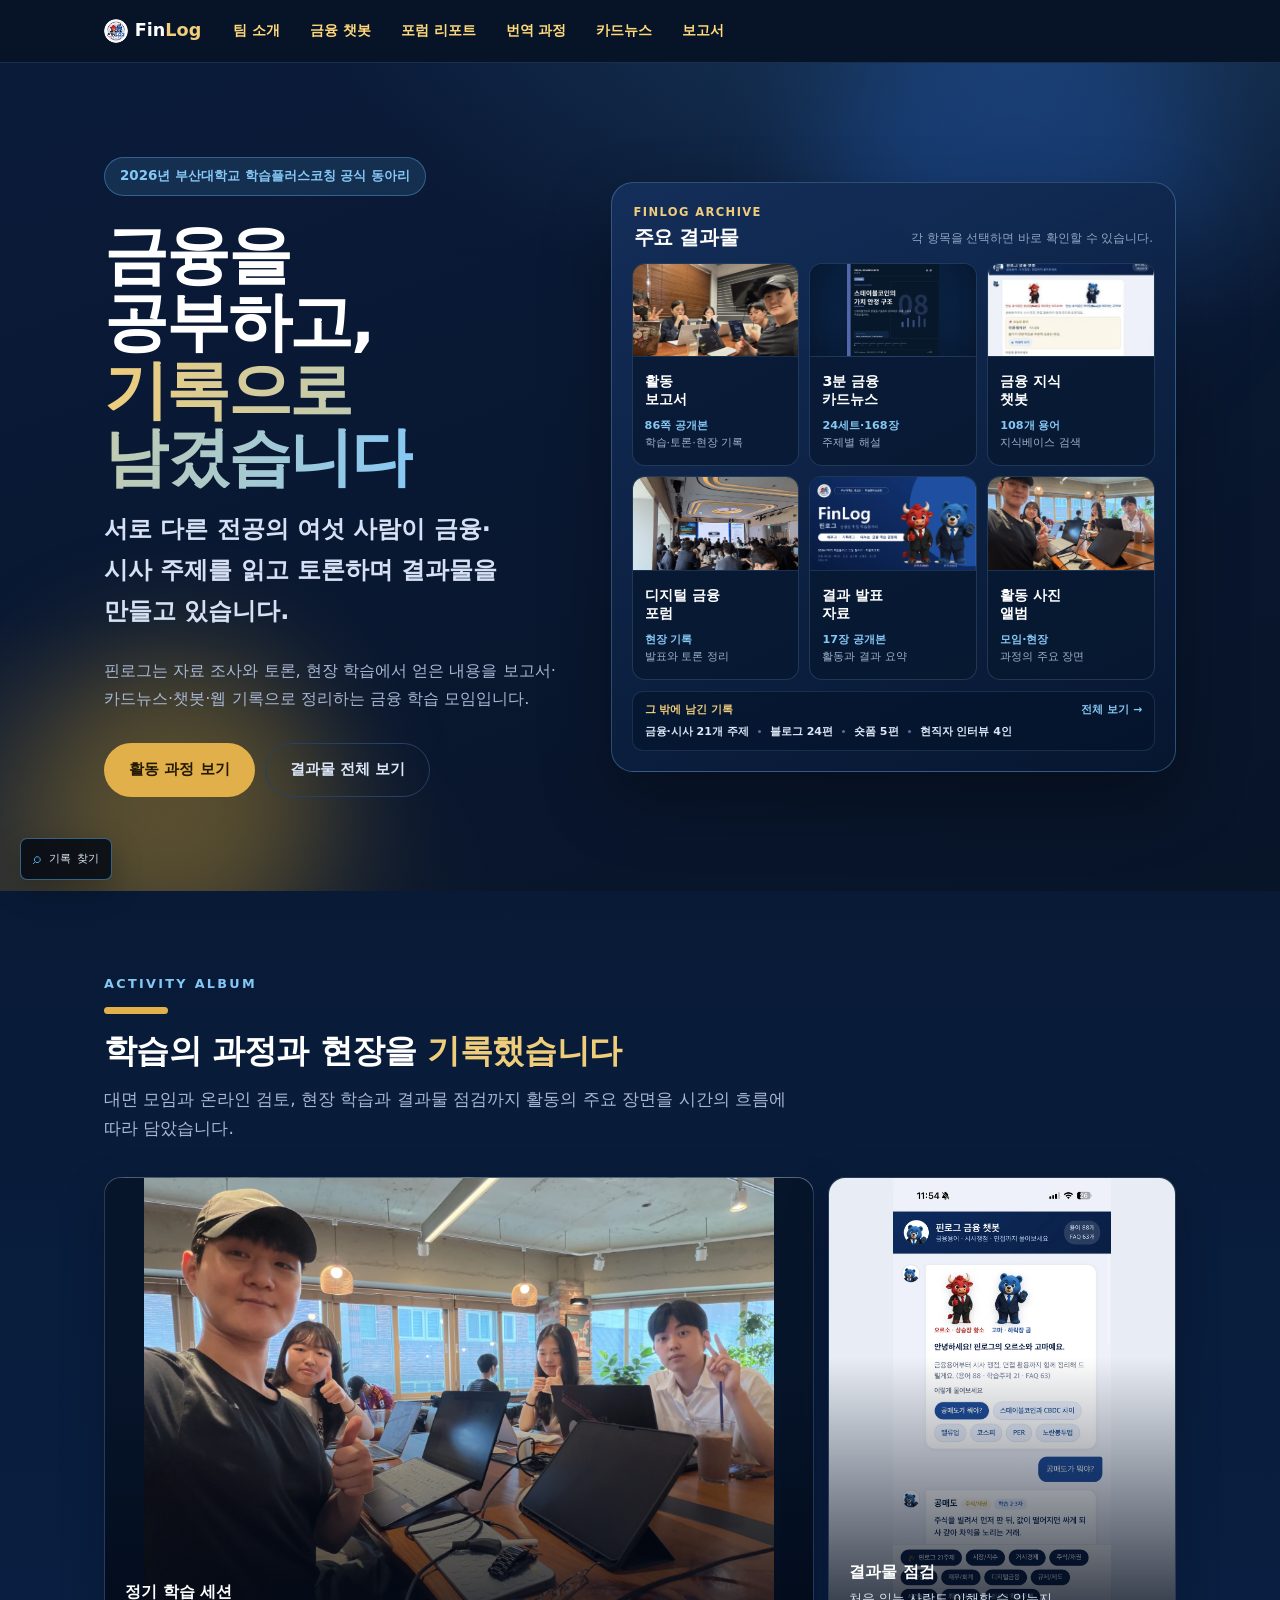
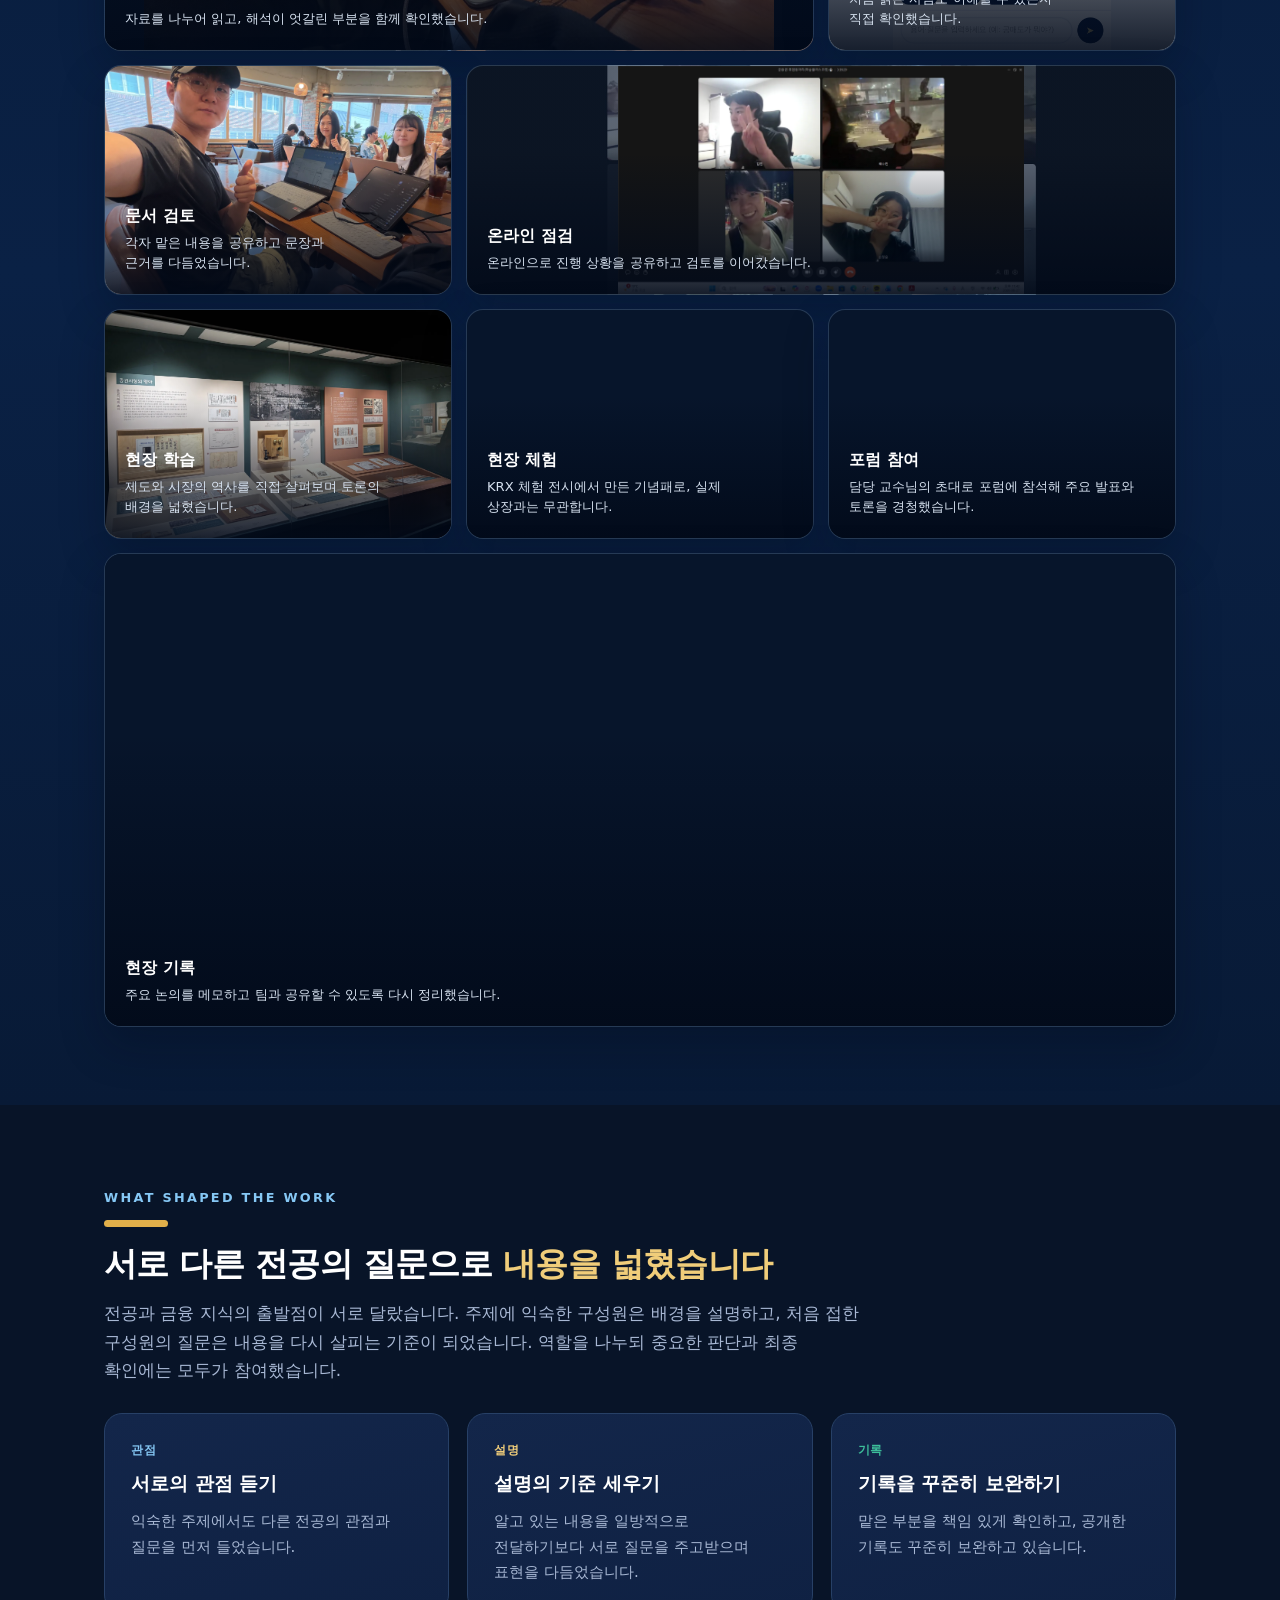
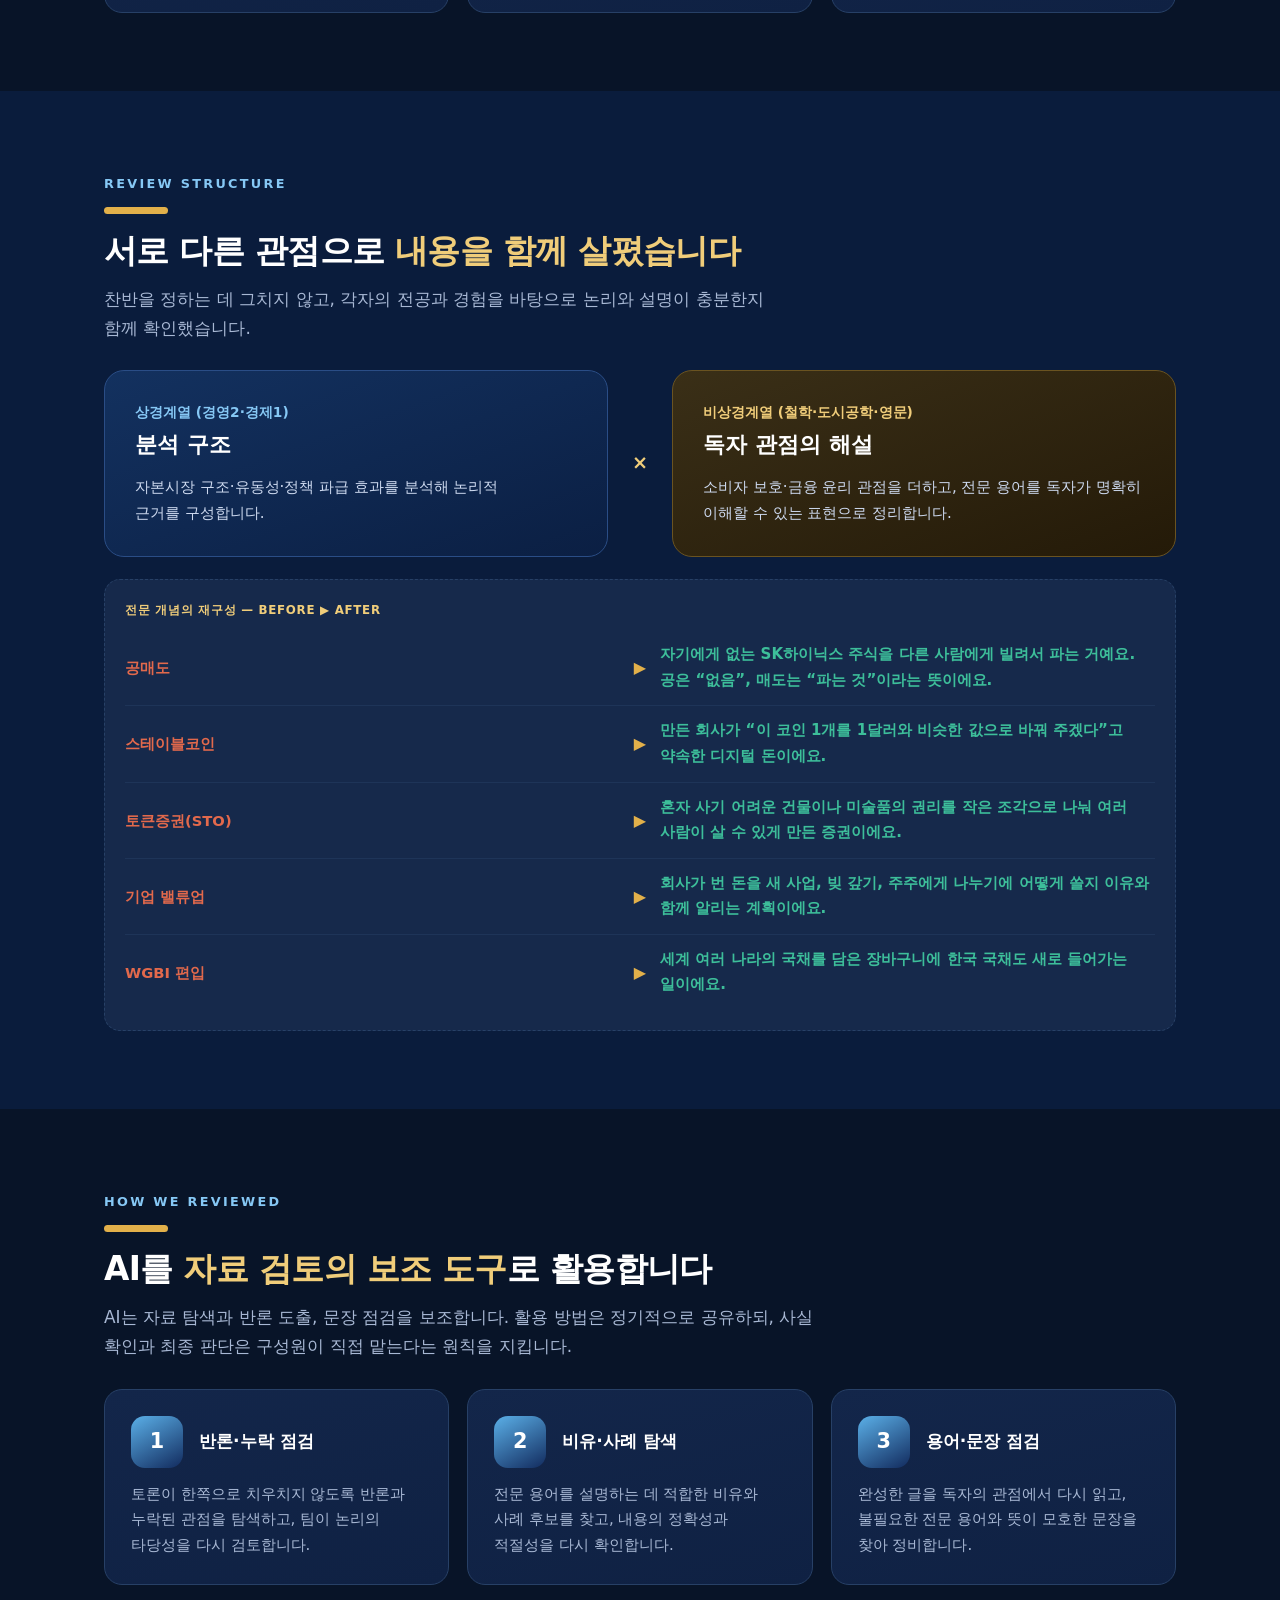
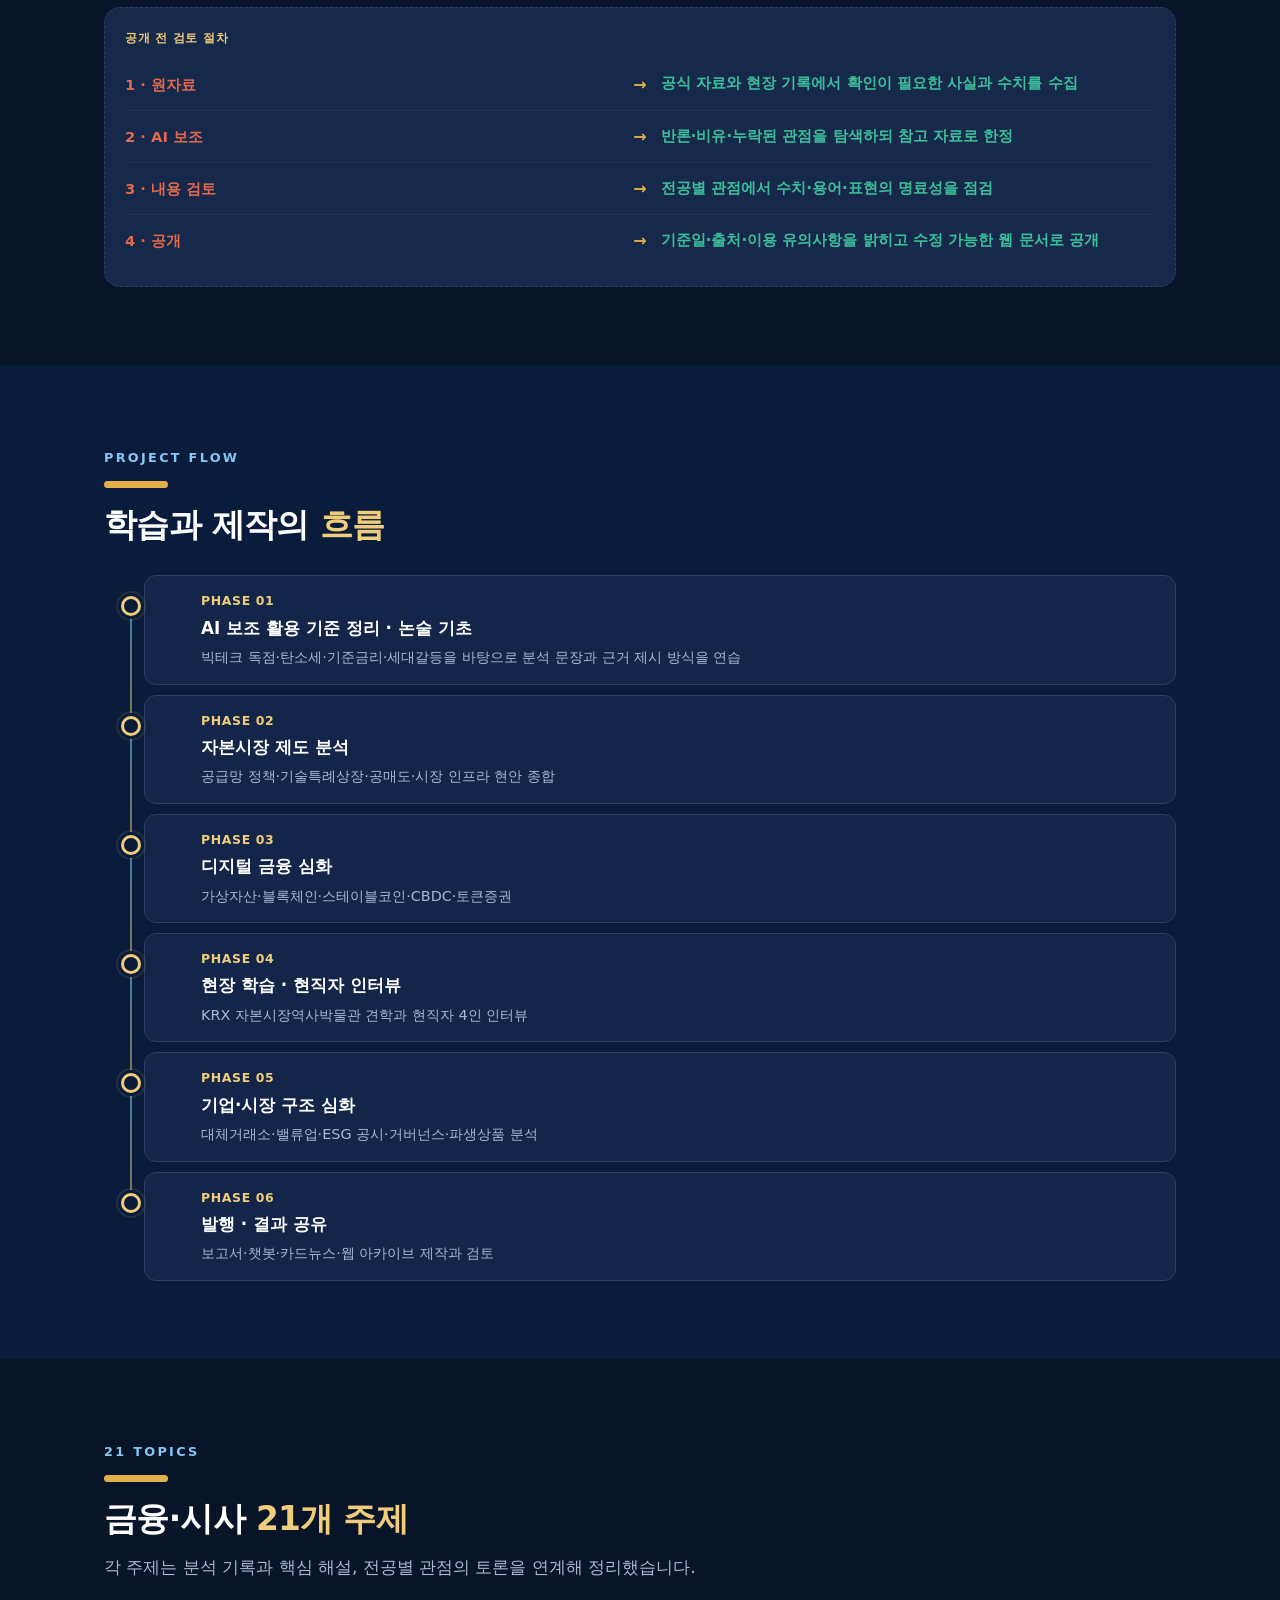
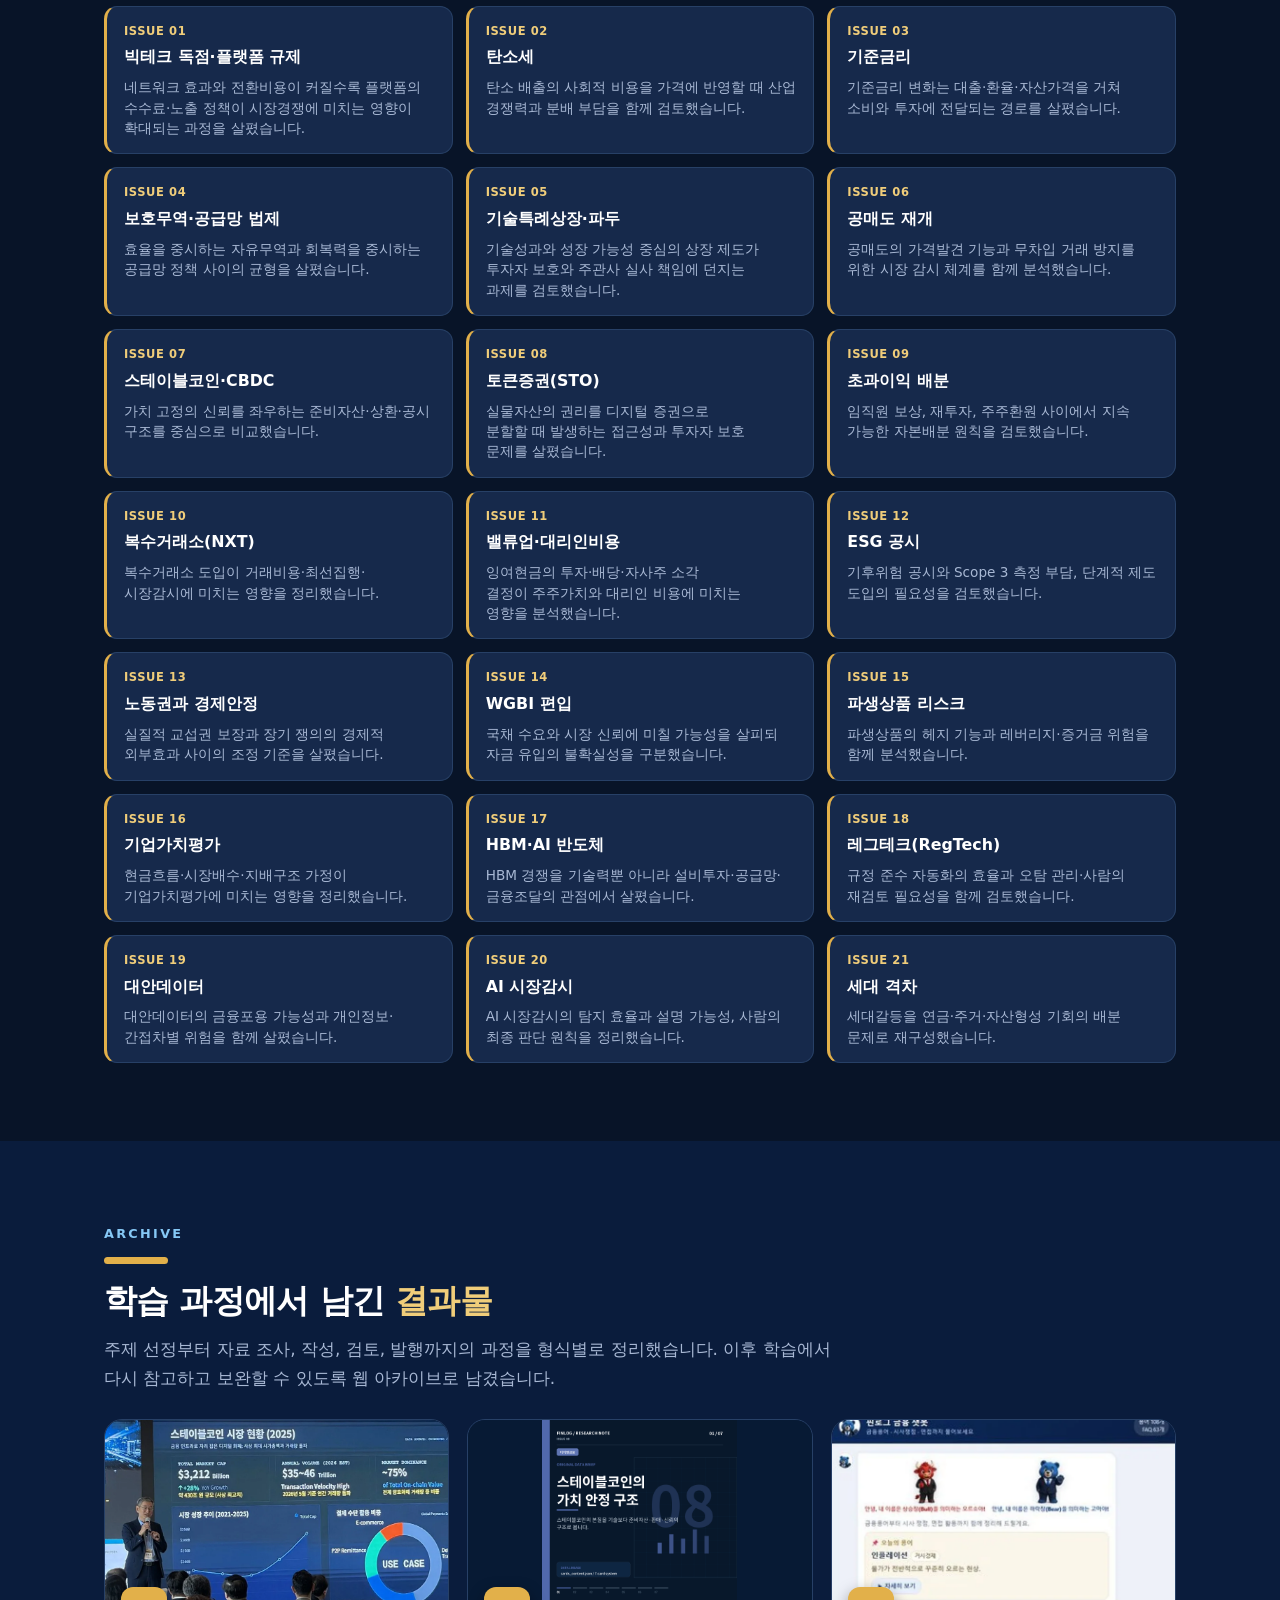
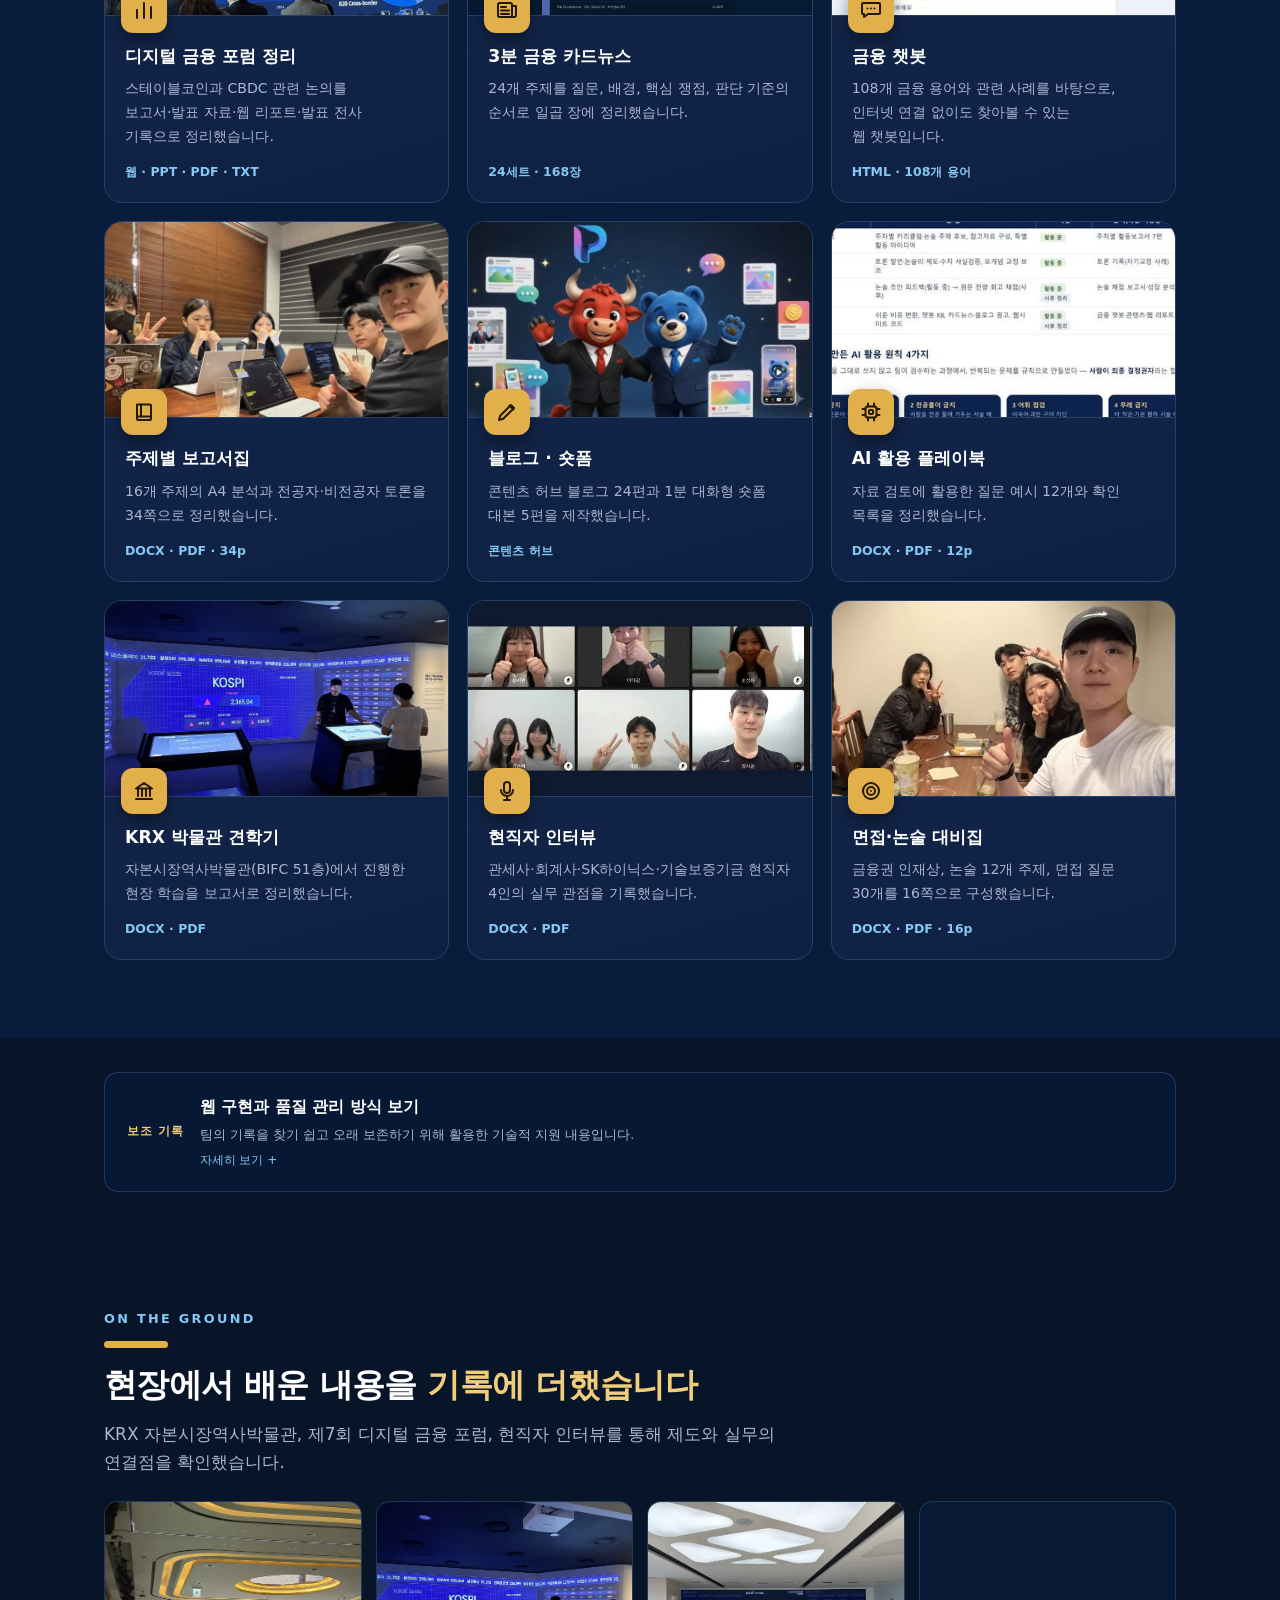
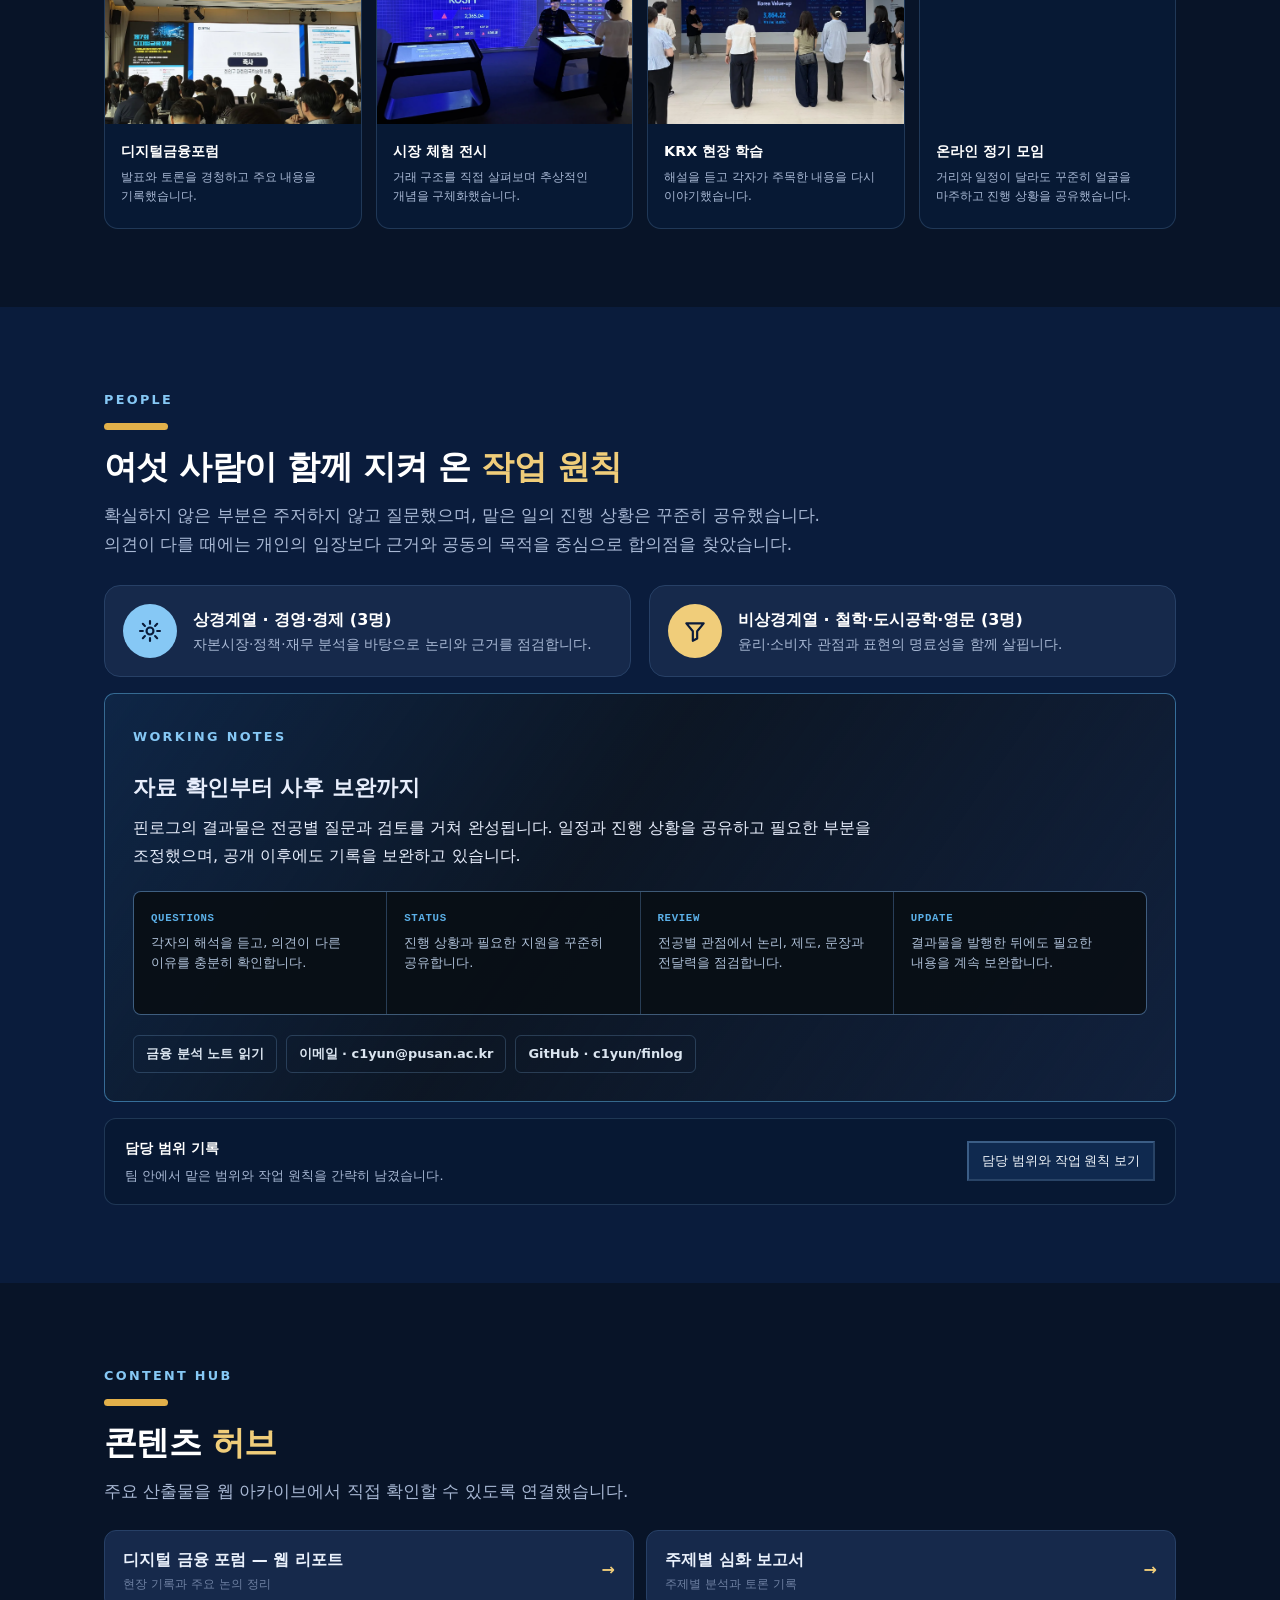
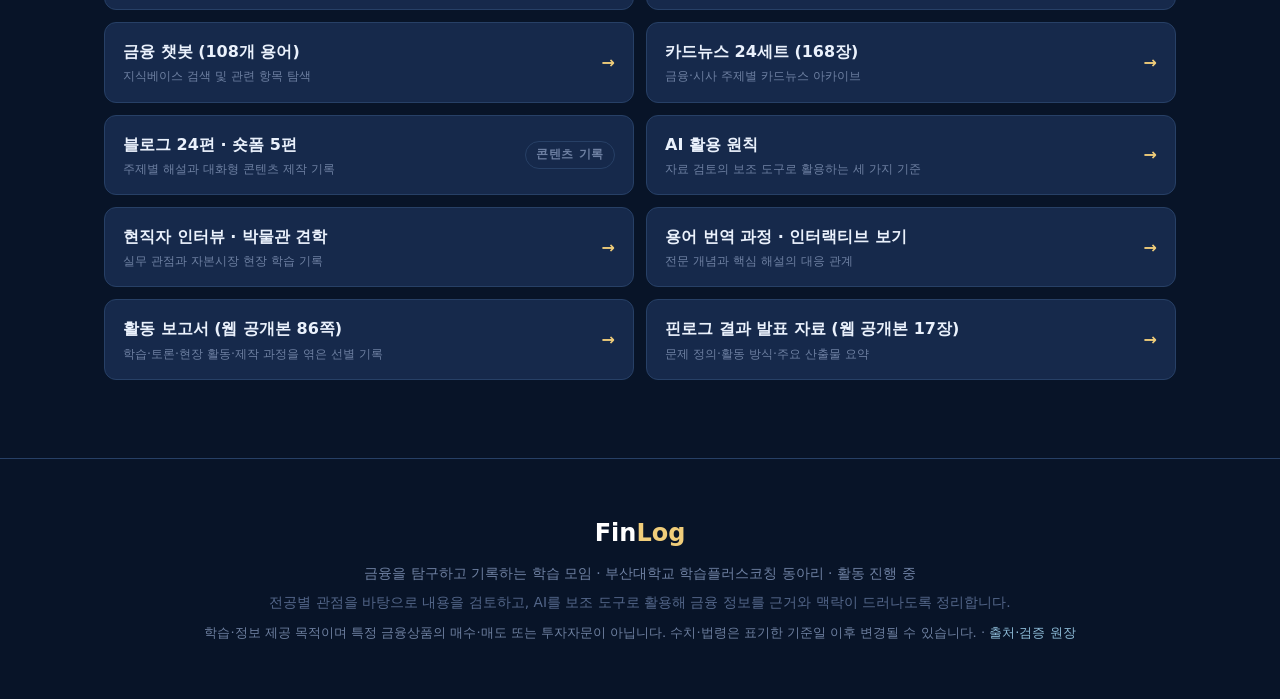
==== commit 0584c796: "수정: 모순·오타·기능버그 정비(시점성 수치 보존) - 챗봇 데이터: 삼성전자 자사주 소각 7조→14조 원대(사이트 내 모순 해소), 시뇨리지 5만원권 제조원가 약 200원 안팎(" ====
--- a/index.html
+++ b/index.html
@@ -405,7 +405,7 @@
     <a class="dcard" href="forum.html"><div class="ph" style="background-image:url('assets/images/portfolio/digital-finance-forum.webp');background-size:cover;background-position:25% 42%"><div class="ic"><svg viewBox="0 0 24 24" width="24" height="24" fill="none" stroke="currentColor" stroke-width="2" stroke-linecap="round" stroke-linejoin="round" aria-hidden="true"><line x1="5" y1="20" x2="5" y2="12"/><line x1="12" y1="20" x2="12" y2="5"/><line x1="19" y1="20" x2="19" y2="9"/></svg></div></div><div class="bd"><h4>디지털 금융 포럼 정리</h4><p>스테이블코인과 CBDC 관련 논의를 보고서·발표 자료·웹 리포트·발표 전사 기록으로 정리했습니다.</p><div class="meta">웹 · PPT · PDF · TXT</div></div></a>
     <a class="dcard" href="cards.html"><div class="ph" style="background-image:url('cards/stablecoin_01.png');background-size:contain;background-repeat:no-repeat;background-color:#071a34;background-position:center"><div class="ic"><svg viewBox="0 0 24 24" width="24" height="24" fill="none" stroke="currentColor" stroke-width="2" stroke-linecap="round" stroke-linejoin="round" aria-hidden="true"><rect x="3" y="5" width="14" height="14" rx="1.5"/><path d="M17 8h4v9a2 2 0 0 1-2 2H6"/><line x1="6" y1="9" x2="11" y2="9"/><line x1="6" y1="12.5" x2="14" y2="12.5"/><line x1="6" y1="16" x2="14" y2="16"/></svg></div></div><div class="bd"><h4>3분 금융 카드뉴스</h4><p>24개 주제를 질문, 배경, 핵심 쟁점, 판단 기준의 순서로 일곱 장에 정리했습니다.</p><div class="meta">24세트 · 168장</div></div></a>
     <a class="dcard" href="chatbot.html"><div class="ph" style="background-image:url('assets/images/portfolio/finance-chatbot.webp');background-size:cover;background-position:center"><div class="ic"><svg viewBox="0 0 24 24" width="24" height="24" fill="none" stroke="currentColor" stroke-width="2" stroke-linecap="round" stroke-linejoin="round" aria-hidden="true"><path d="M4 5h16a1 1 0 0 1 1 1v9a1 1 0 0 1-1 1H9l-4 3v-3H4a1 1 0 0 1-1-1V6a1 1 0 0 1 1-1z"/><circle cx="8.5" cy="10.5" r="1" fill="currentColor" stroke="none"/><circle cx="12" cy="10.5" r="1" fill="currentColor" stroke="none"/><circle cx="15.5" cy="10.5" r="1" fill="currentColor" stroke="none"/></svg></div></div><div class="bd"><h4>금융 챗봇</h4><p>108개 금융 용어와 관련 사례를 바탕으로, 인터넷 연결 없이도 찾아볼 수 있는 웹 챗봇입니다.</p><div class="meta">HTML · 108개 용어</div></div></a>
-    <div class="dcard"><div class="ph" style="background-image:url('assets/images/portfolio/topic-reports.webp');background-size:cover;background-position:center"><div class="ic"><svg viewBox="0 0 24 24" width="24" height="24" fill="none" stroke="currentColor" stroke-width="2" stroke-linecap="round" stroke-linejoin="round" aria-hidden="true"><path d="M5 4.5h13a1 1 0 0 1 1 1V19a1 1 0 0 1-1 1H6.5A1.5 1.5 0 0 1 5 18.5z"/><path d="M5 16.5h14"/><line x1="9" y1="4.5" x2="9" y2="16.5"/></svg></div></div><div class="bd"><h4>주제별 보고서집</h4><p>16개 주제의 A4 분석과 전공자·비전공자 토론을 34쪽으로 정리했습니다.</p><div class="meta">DOCX · PDF · 34p</div></div></div>
+    <a class="dcard" href="report.html"><div class="ph" style="background-image:url('assets/images/portfolio/topic-reports.webp');background-size:cover;background-position:center"><div class="ic"><svg viewBox="0 0 24 24" width="24" height="24" fill="none" stroke="currentColor" stroke-width="2" stroke-linecap="round" stroke-linejoin="round" aria-hidden="true"><path d="M5 4.5h13a1 1 0 0 1 1 1V19a1 1 0 0 1-1 1H6.5A1.5 1.5 0 0 1 5 18.5z"/><path d="M5 16.5h14"/><line x1="9" y1="4.5" x2="9" y2="16.5"/></svg></div></div><div class="bd"><h4>주제별 보고서집</h4><p>16개 주제의 A4 분석과 전공자·비전공자 토론을 34쪽으로 정리했습니다.</p><div class="meta">DOCX · PDF · 34p</div></div></a>
     <div class="dcard"><div class="ph" style="background-image:url('assets/images/portfolio/content-hub.webp');background-size:cover;background-position:center"><div class="ic"><svg viewBox="0 0 24 24" width="24" height="24" fill="none" stroke="currentColor" stroke-width="2" stroke-linecap="round" stroke-linejoin="round" aria-hidden="true"><path d="M14.5 5.5l4 4M4 20l1.2-4.2L16 5l3 3L8.2 18.8z"/></svg></div></div><div class="bd"><h4>블로그 · 숏폼</h4><p>콘텐츠 허브 블로그 24편과 1분 대화형 숏폼 대본 5편을 제작했습니다.</p><div class="meta">콘텐츠 허브</div></div></div>
     <div class="dcard"><div class="ph" style="background-image:url('assets/images/portfolio/ai-playbook.webp');background-size:cover;background-position:center"><div class="ic"><svg viewBox="0 0 24 24" width="24" height="24" fill="none" stroke="currentColor" stroke-width="2" stroke-linecap="round" stroke-linejoin="round" aria-hidden="true"><rect x="6.5" y="6.5" width="11" height="11" rx="2"/><rect x="10" y="10" width="4" height="4" rx="1"/><path d="M9 3.5v3M15 3.5v3M9 17.5v3M15 17.5v3M3.5 9h3M3.5 15h3M17.5 9h3M17.5 15h3"/></svg></div></div><div class="bd"><h4>AI 활용 플레이북</h4><p>자료 검토에 활용한 질문 예시 12개와 확인 목록을 정리했습니다.</p><div class="meta">DOCX · PDF · 12p</div></div></div>
     <div class="dcard"><div class="ph" style="background-image:url('assets/images/portfolio/krx-museum.webp');background-size:cover;background-position:center"><div class="ic"><svg viewBox="0 0 24 24" width="24" height="24" fill="none" stroke="currentColor" stroke-width="2" stroke-linecap="round" stroke-linejoin="round" aria-hidden="true"><path d="M4 9.5h16M12 4l8 5.5H4zM6 10v7M10 10v7M14 10v7M18 10v7M4 20h16"/></svg></div></div><div class="bd"><h4>KRX 박물관 견학기</h4><p>자본시장역사박물관(BIFC 51층)에서 진행한 현장 학습을 보고서로 정리했습니다.</p><div class="meta">DOCX · PDF</div></div></div>
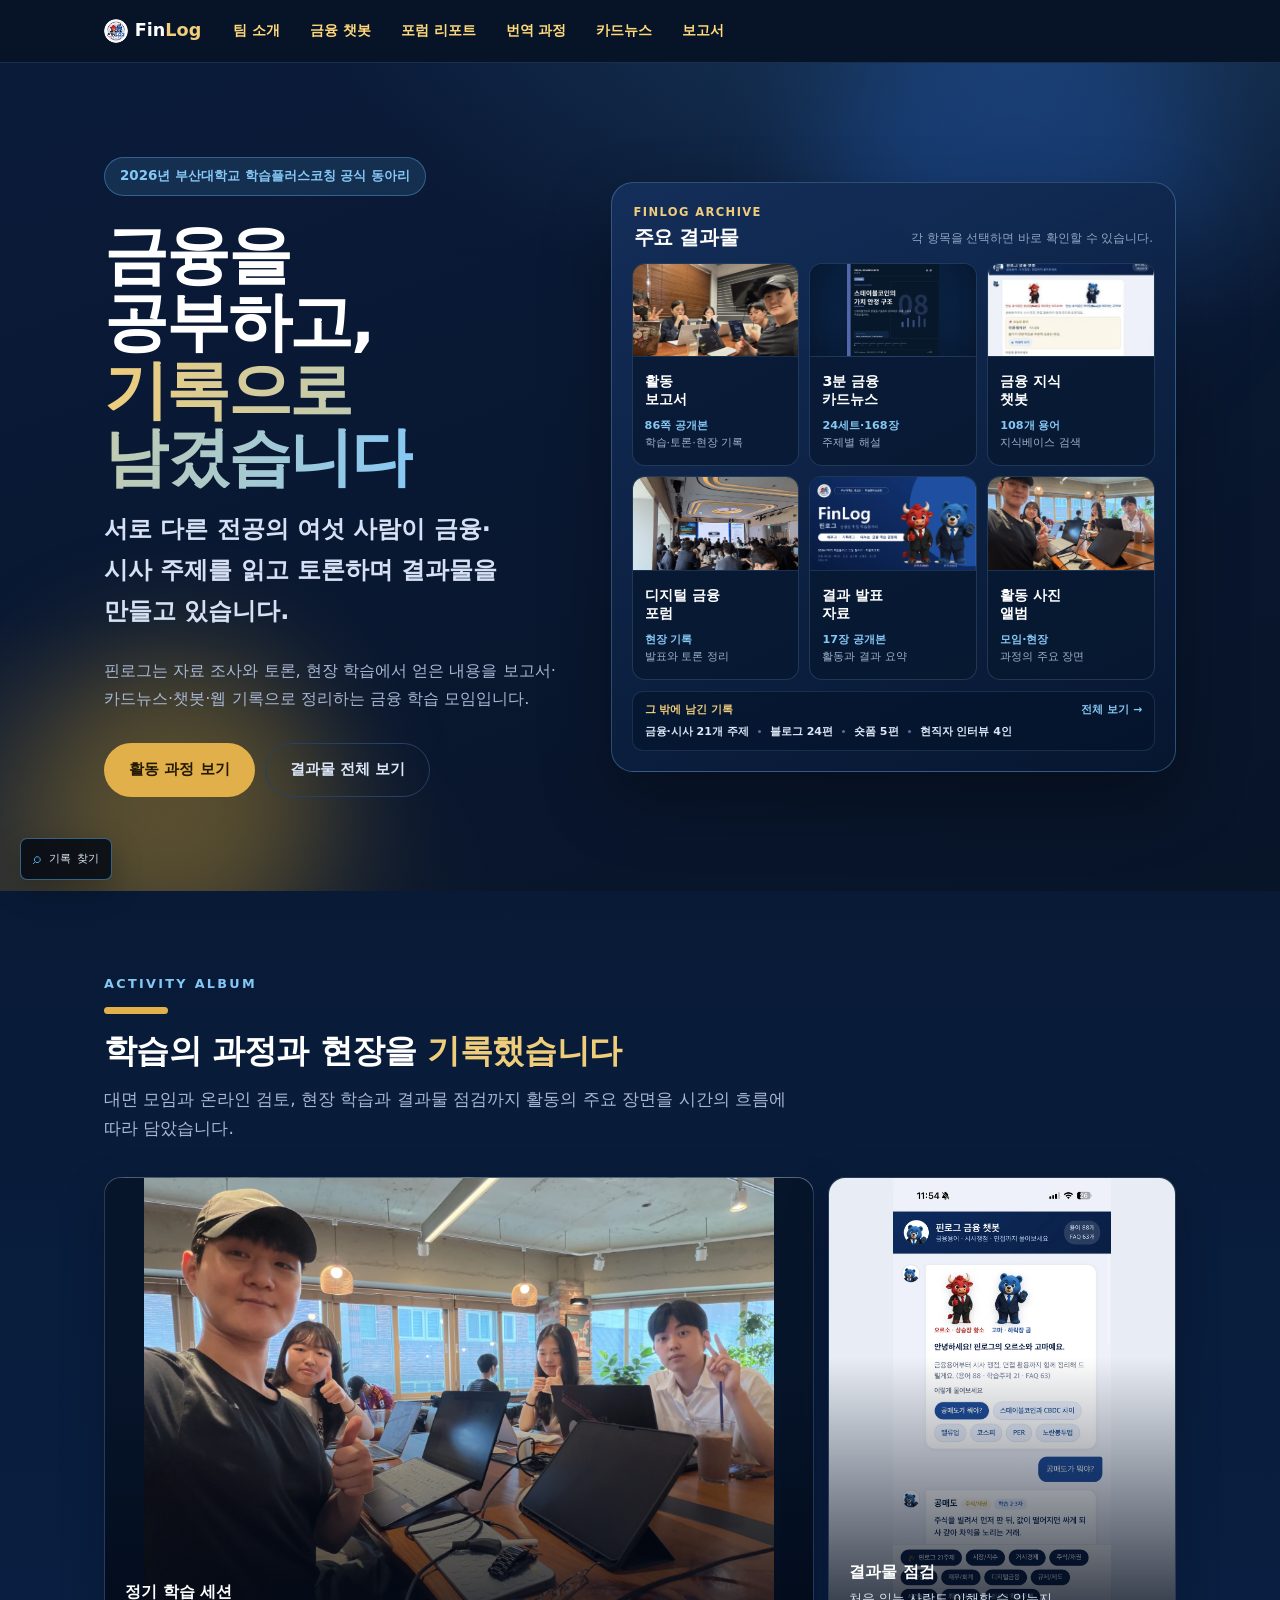
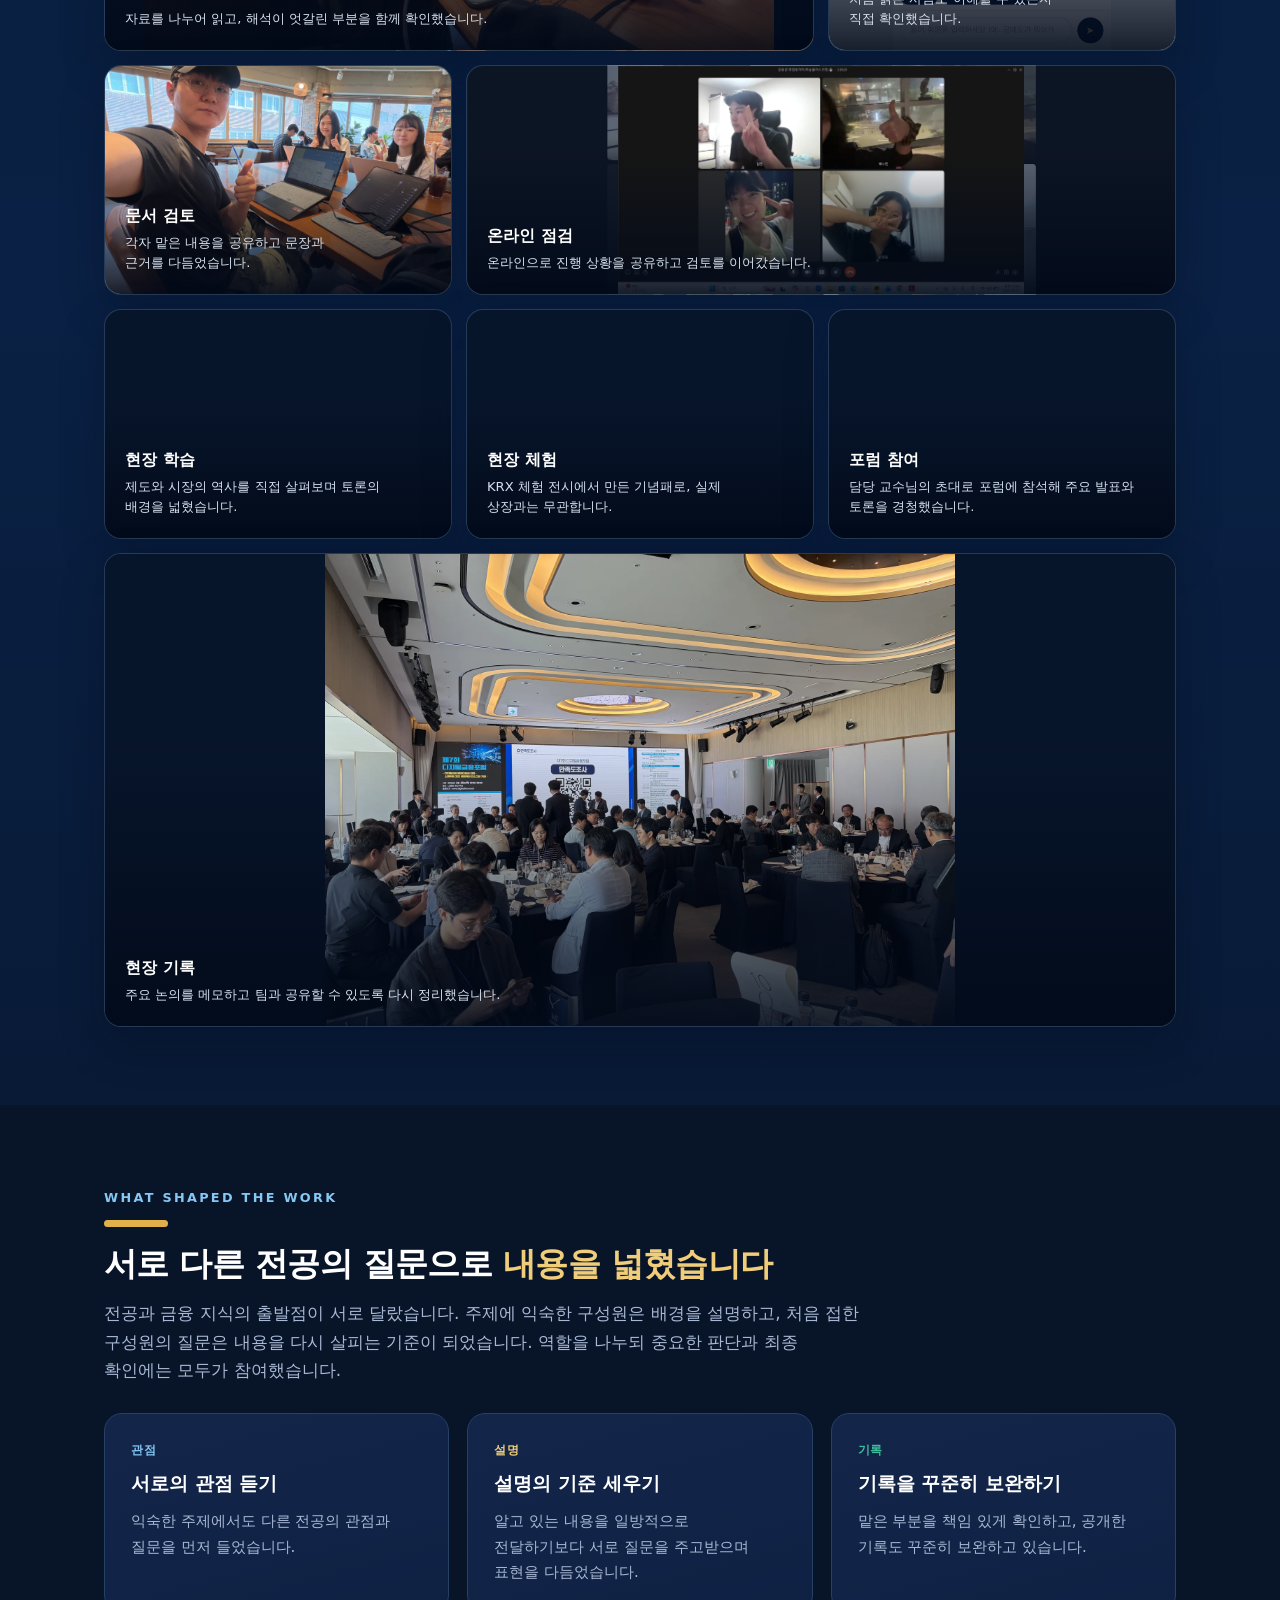
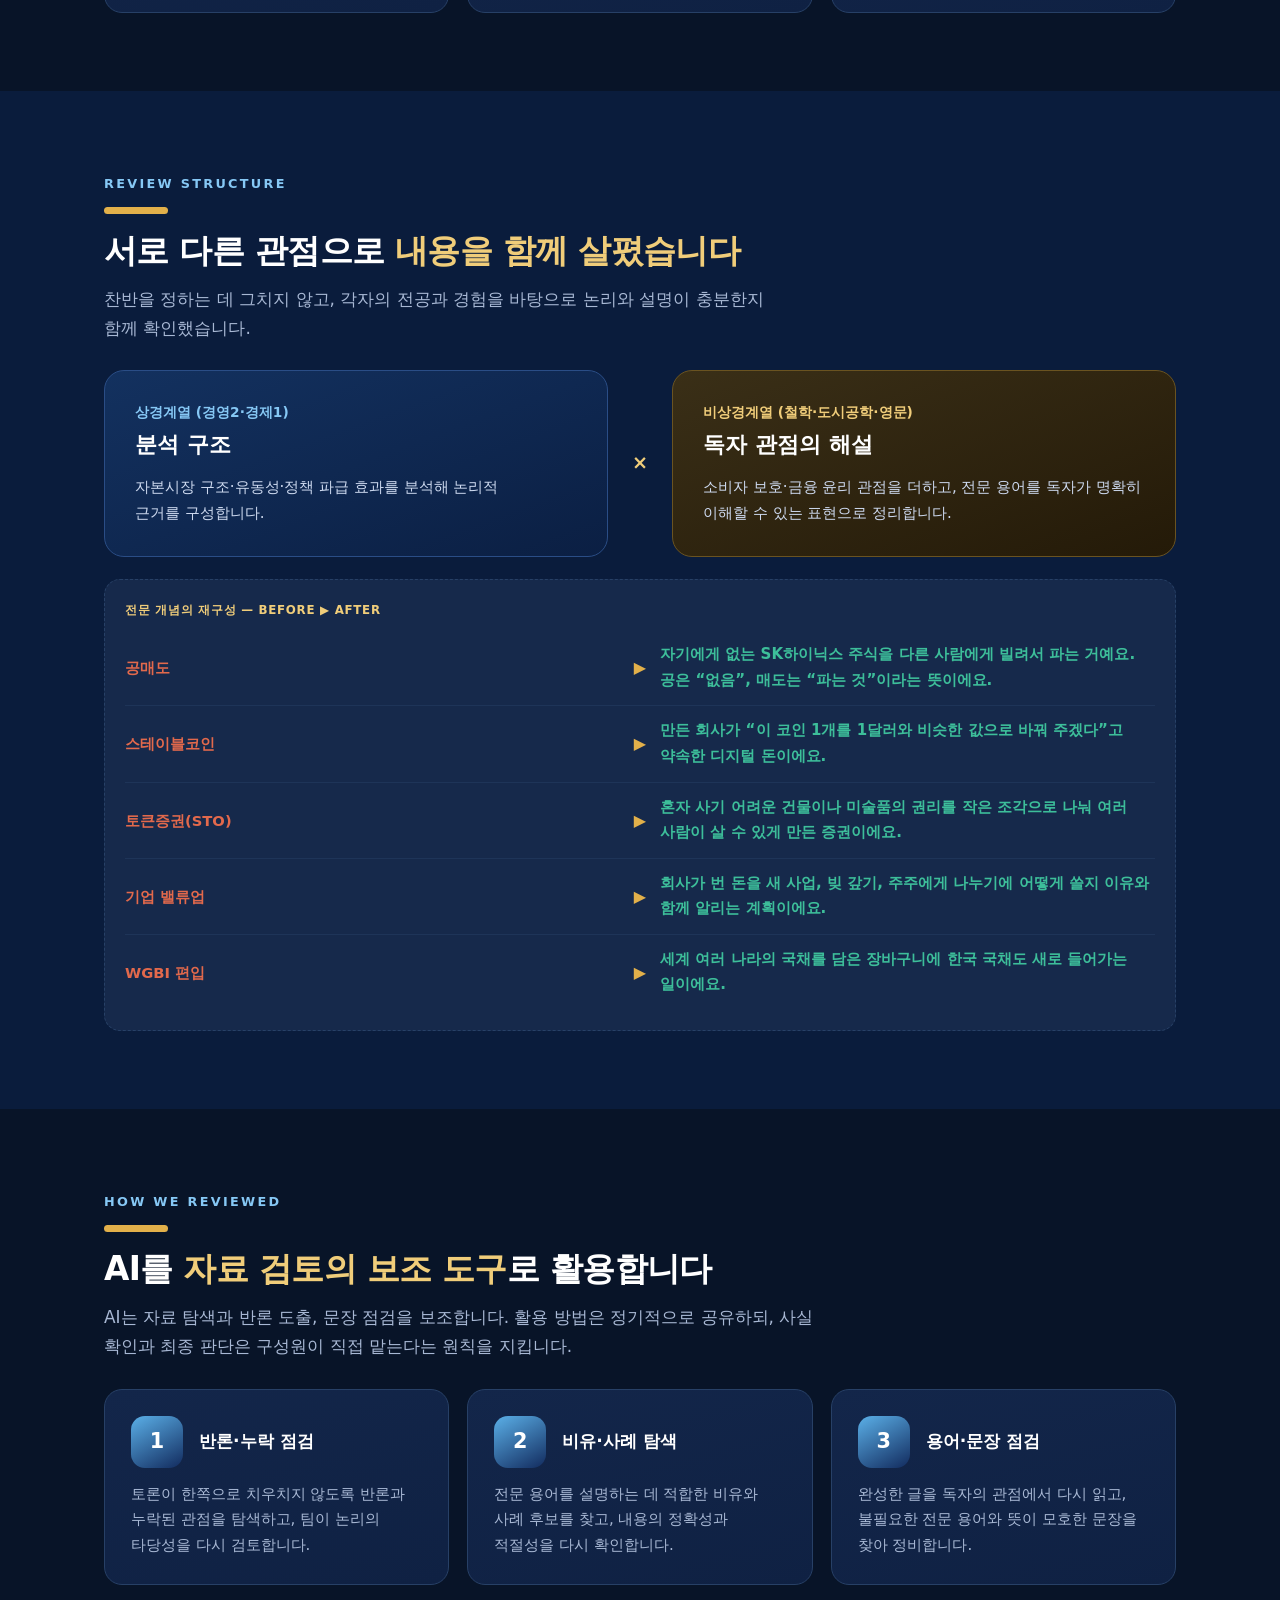
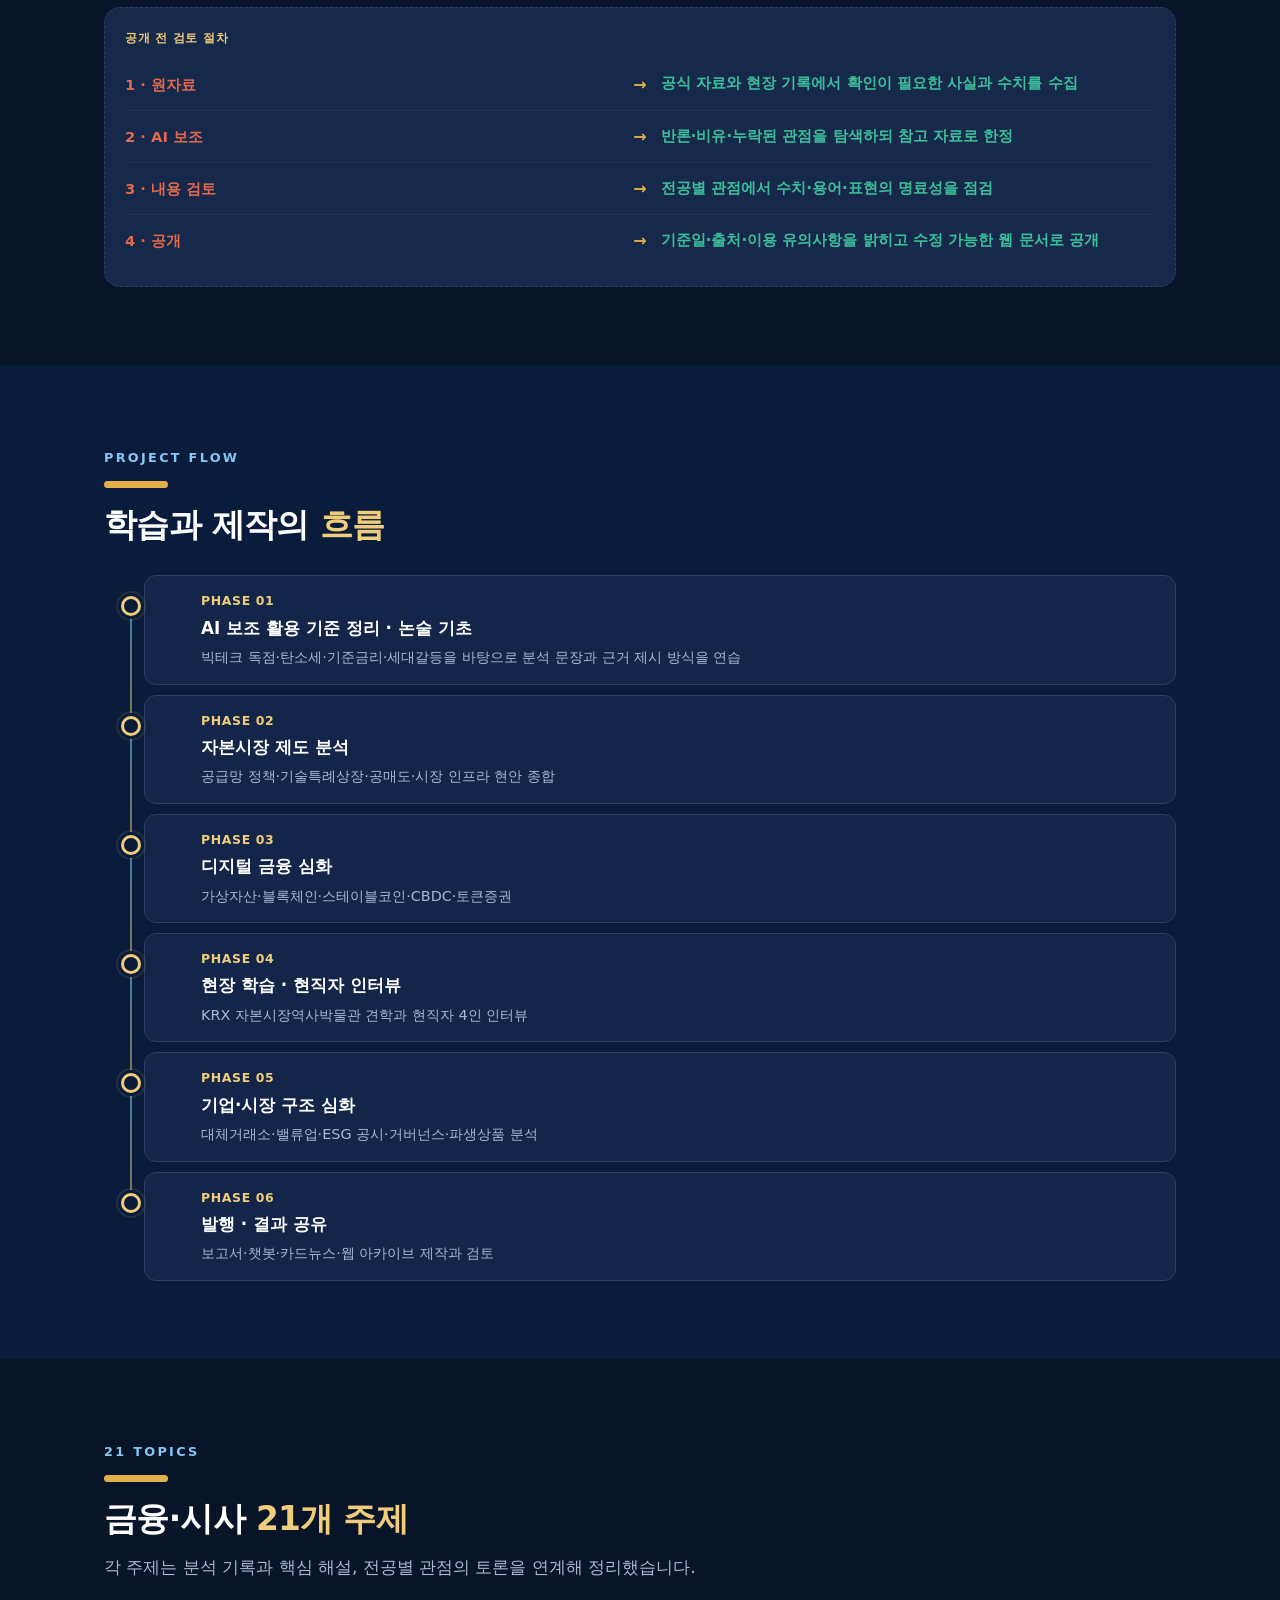
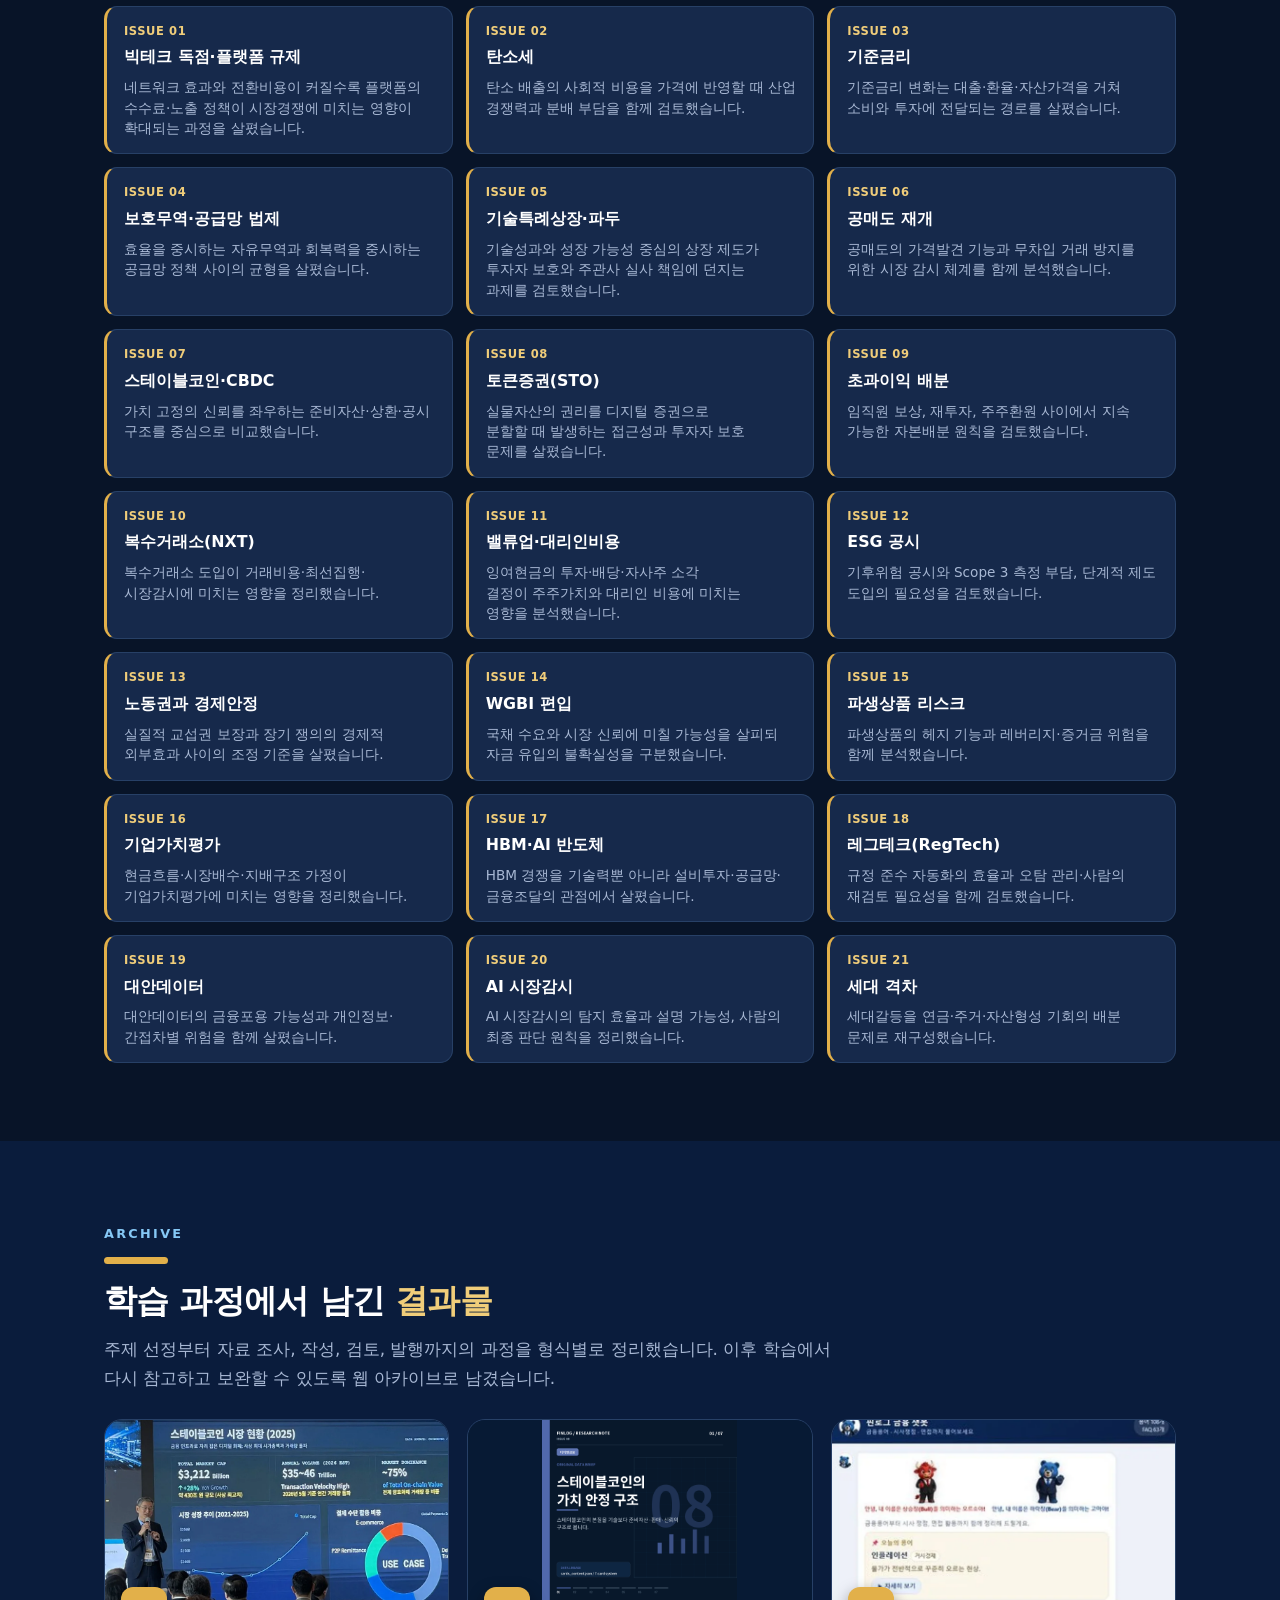
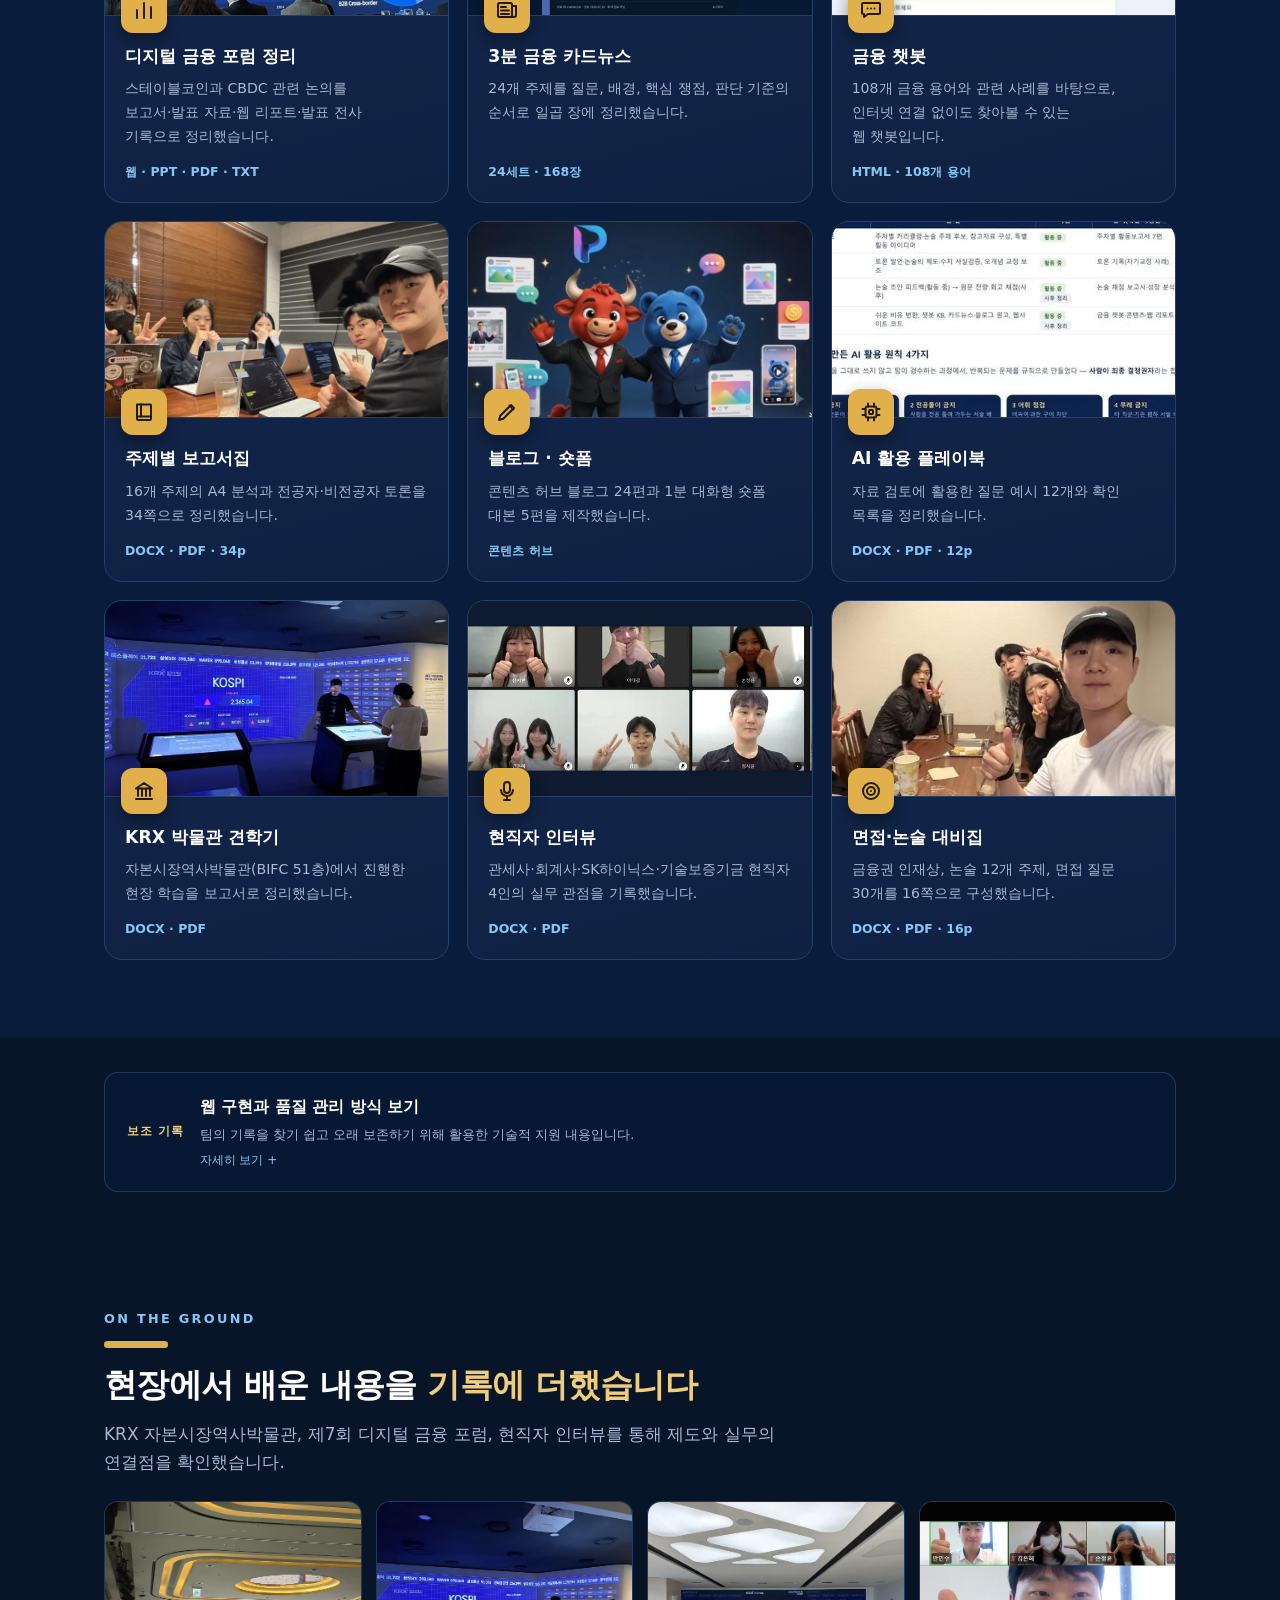
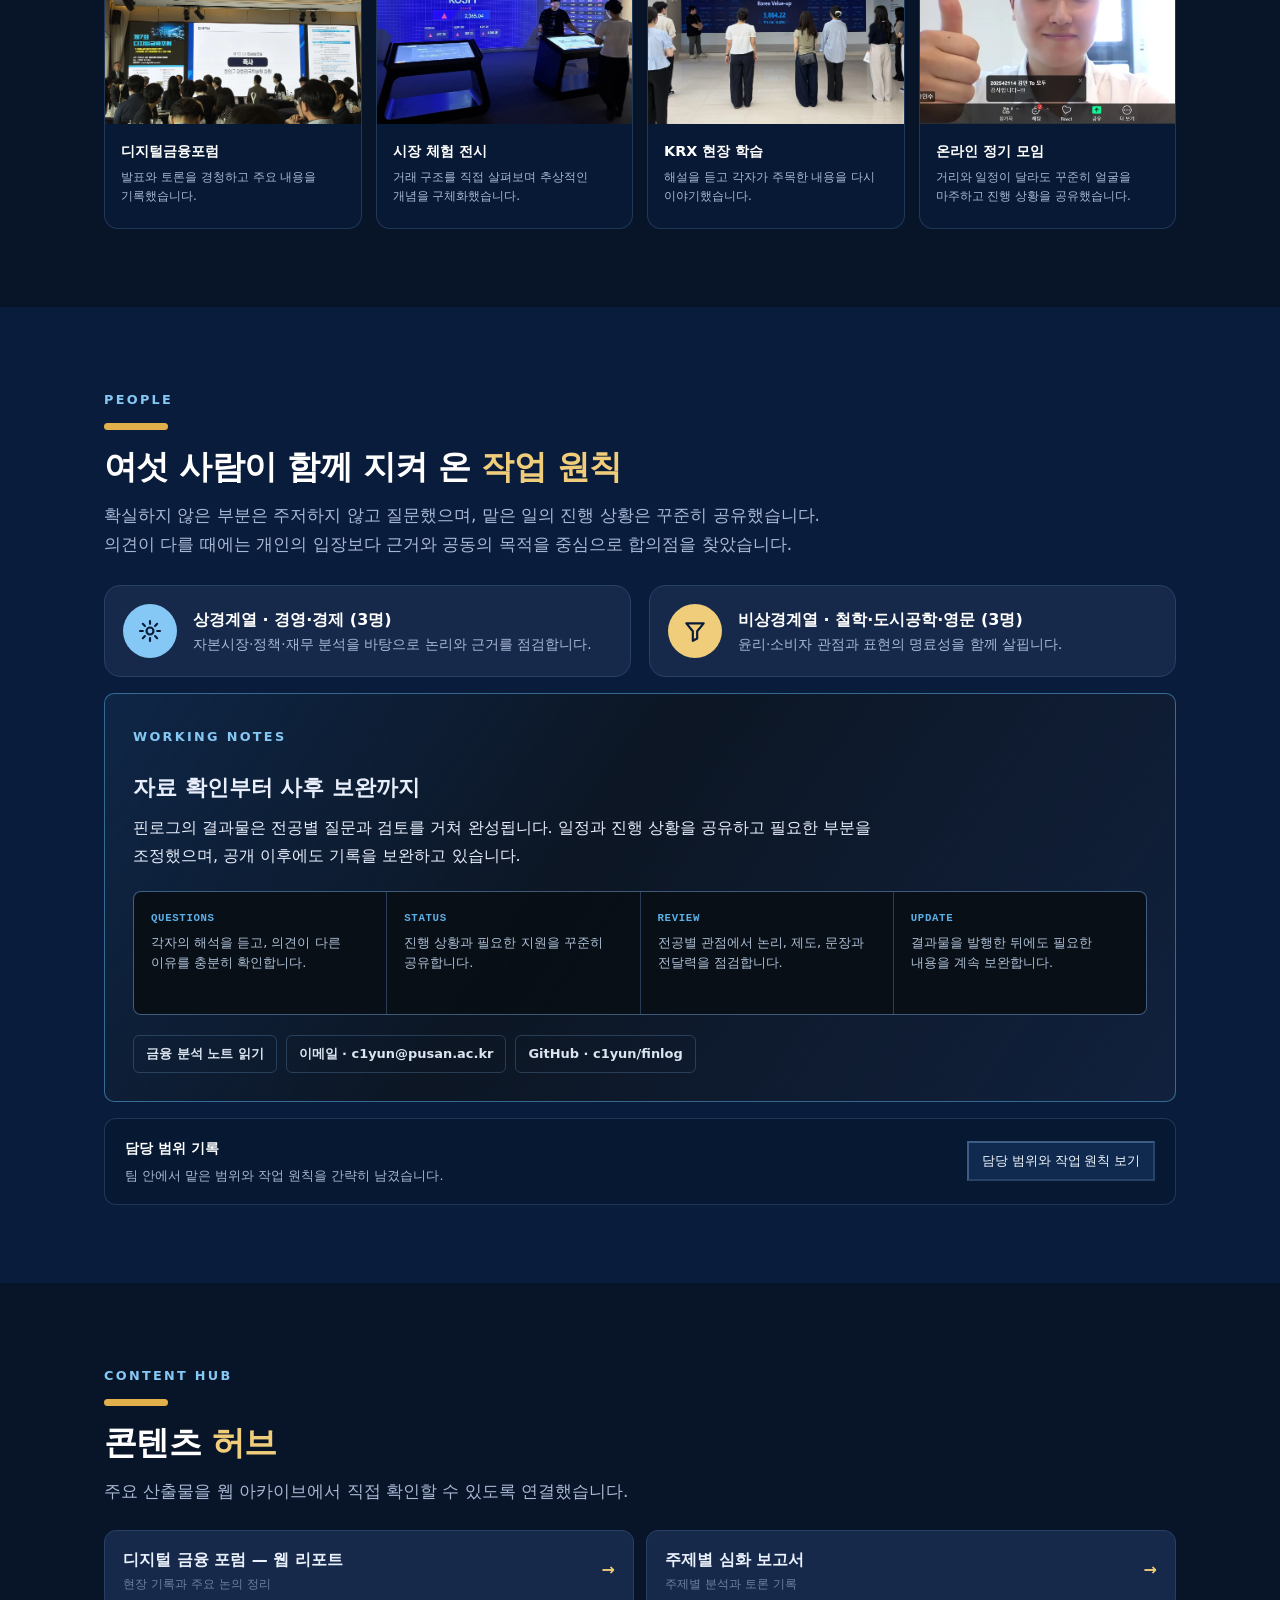
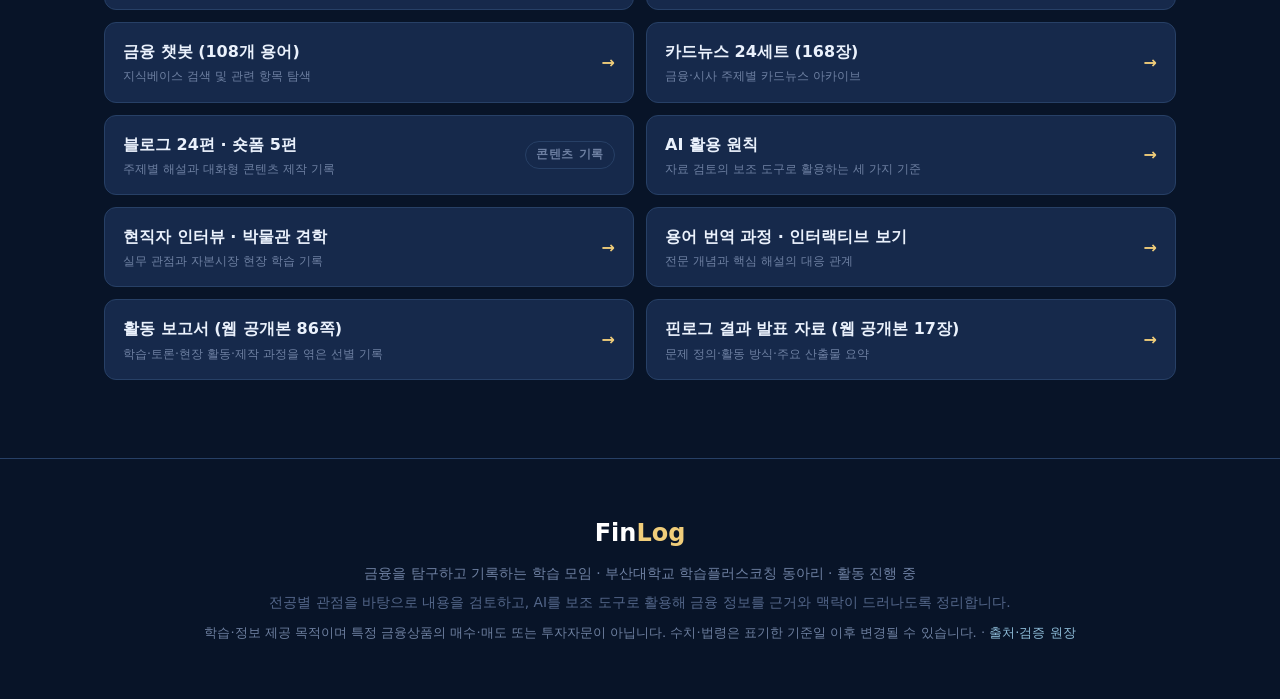
==== commit 8a67cbc6: "수정: 포럼 사진 실종 원인 2건 해결(이미지 height 속성 버그·reveal threshold) - img width/height 속성이 CSS width:100%를 이겨 사" ====
--- a/index.html
+++ b/index.html
@@ -528,7 +528,8 @@
 </footer>
 
 <script>
-  const io=new IntersectionObserver(es=>es.forEach(e=>{if(e.isIntersecting)e.target.classList.add('in')}),{threshold:.1});
+  // threshold must stay 0: a tall section can never reach a % threshold inside a short viewport
+  const io=new IntersectionObserver(es=>es.forEach(e=>{if(e.isIntersecting)e.target.classList.add('in')}),{threshold:0,rootMargin:'0px 0px -8% 0px'});
   document.querySelectorAll('.reveal').forEach(el=>io.observe(el));
   // count-up
   function countUp(el){let end,suf;if(el.dataset.n!==undefined){end=+el.dataset.n;suf=el.dataset.suf||'';}else{const m=el.textContent.match(/(\d+)/);if(!m)return;end=+m[1];suf=el.textContent.replace(m[1],'');}let s=0;const step=Math.max(1,Math.round(end/40));const t=setInterval(()=>{s+=step;if(s>=end){s=end;clearInterval(t);}el.textContent=s+suf;},22);}
--- a/assets/site-upgrade.css
+++ b/assets/site-upgrade.css
@@ -92,6 +92,12 @@
 
 .finlog-classic .toc { top: 52px !important; }
 
+/* width/height attributes are CLS hints only — without this, the height hint
+   (e.g. height="1350") wins over CSS width:100% and stretches every photo. */
+img:where([width][height]) {
+  height: auto;
+}
+
 img[data-finlog-image] {
   transition: opacity .22s ease, filter .22s ease, transform .28s ease;
 }
